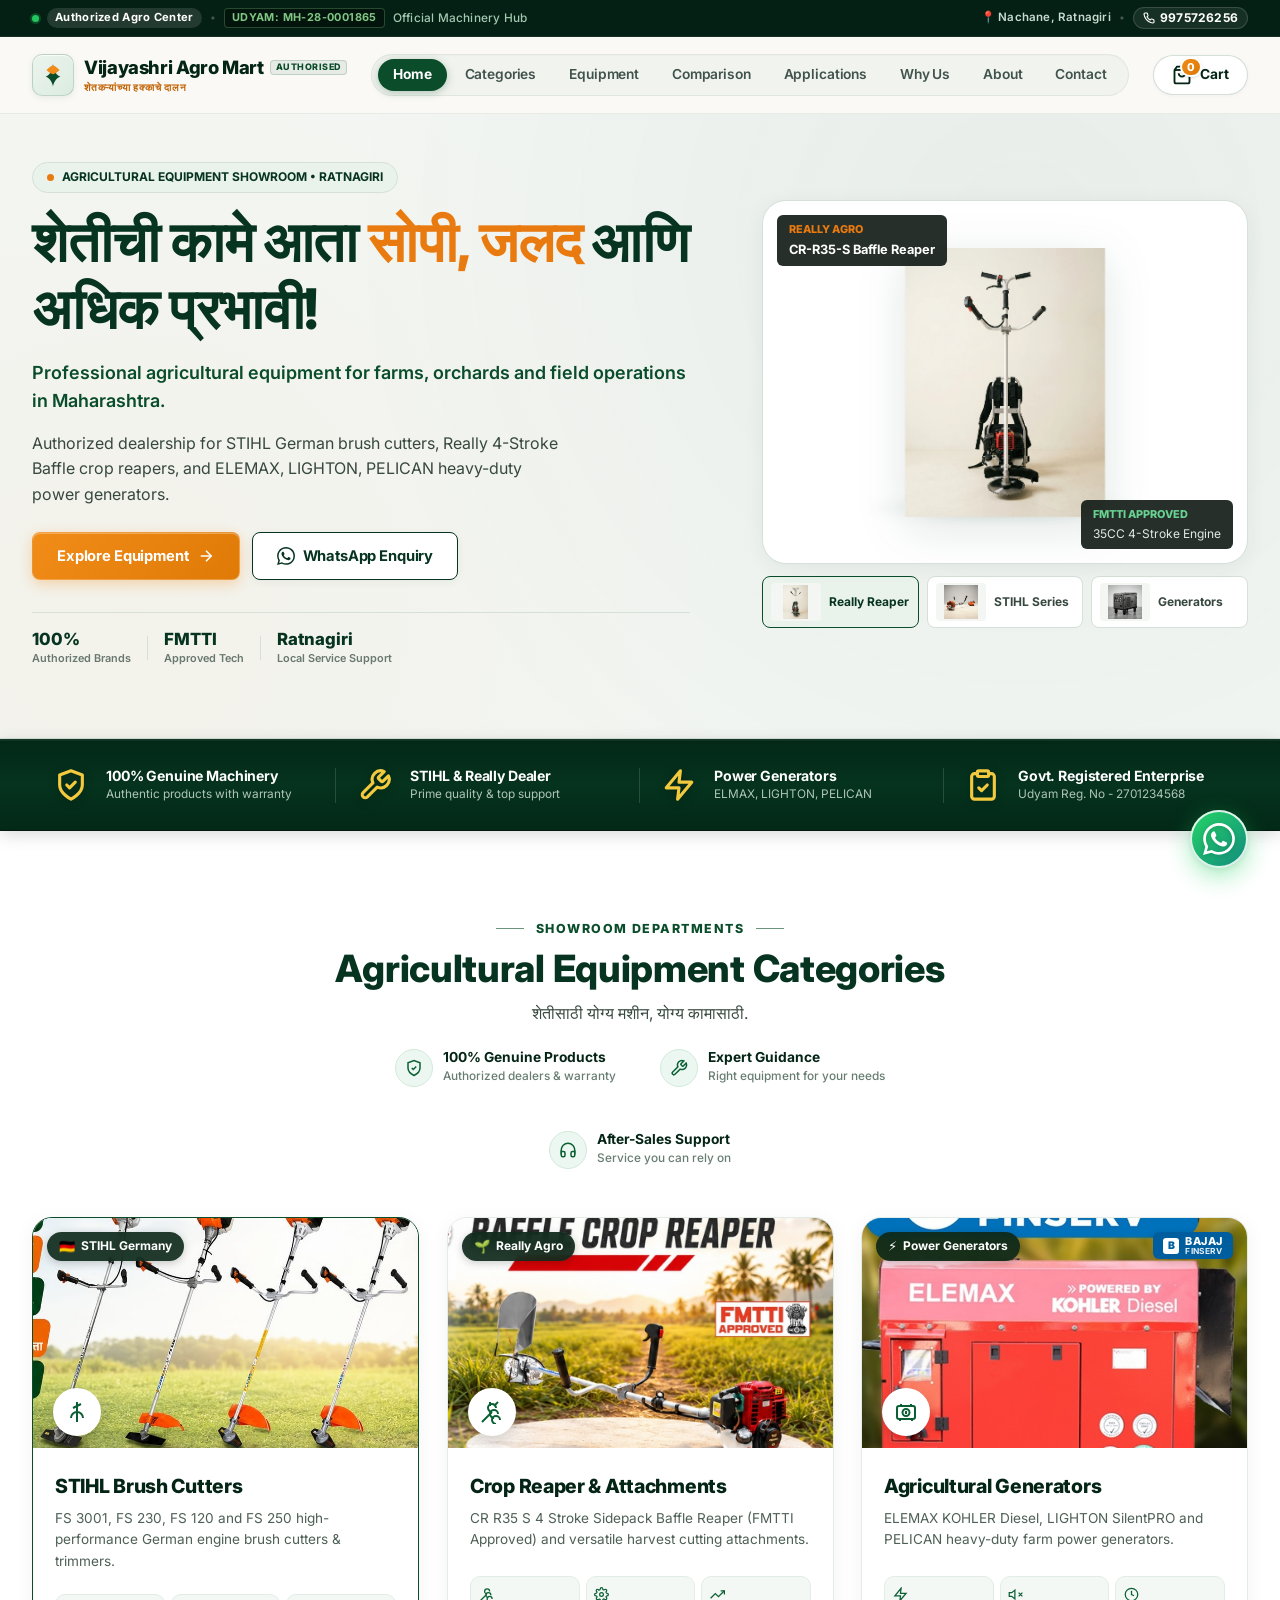
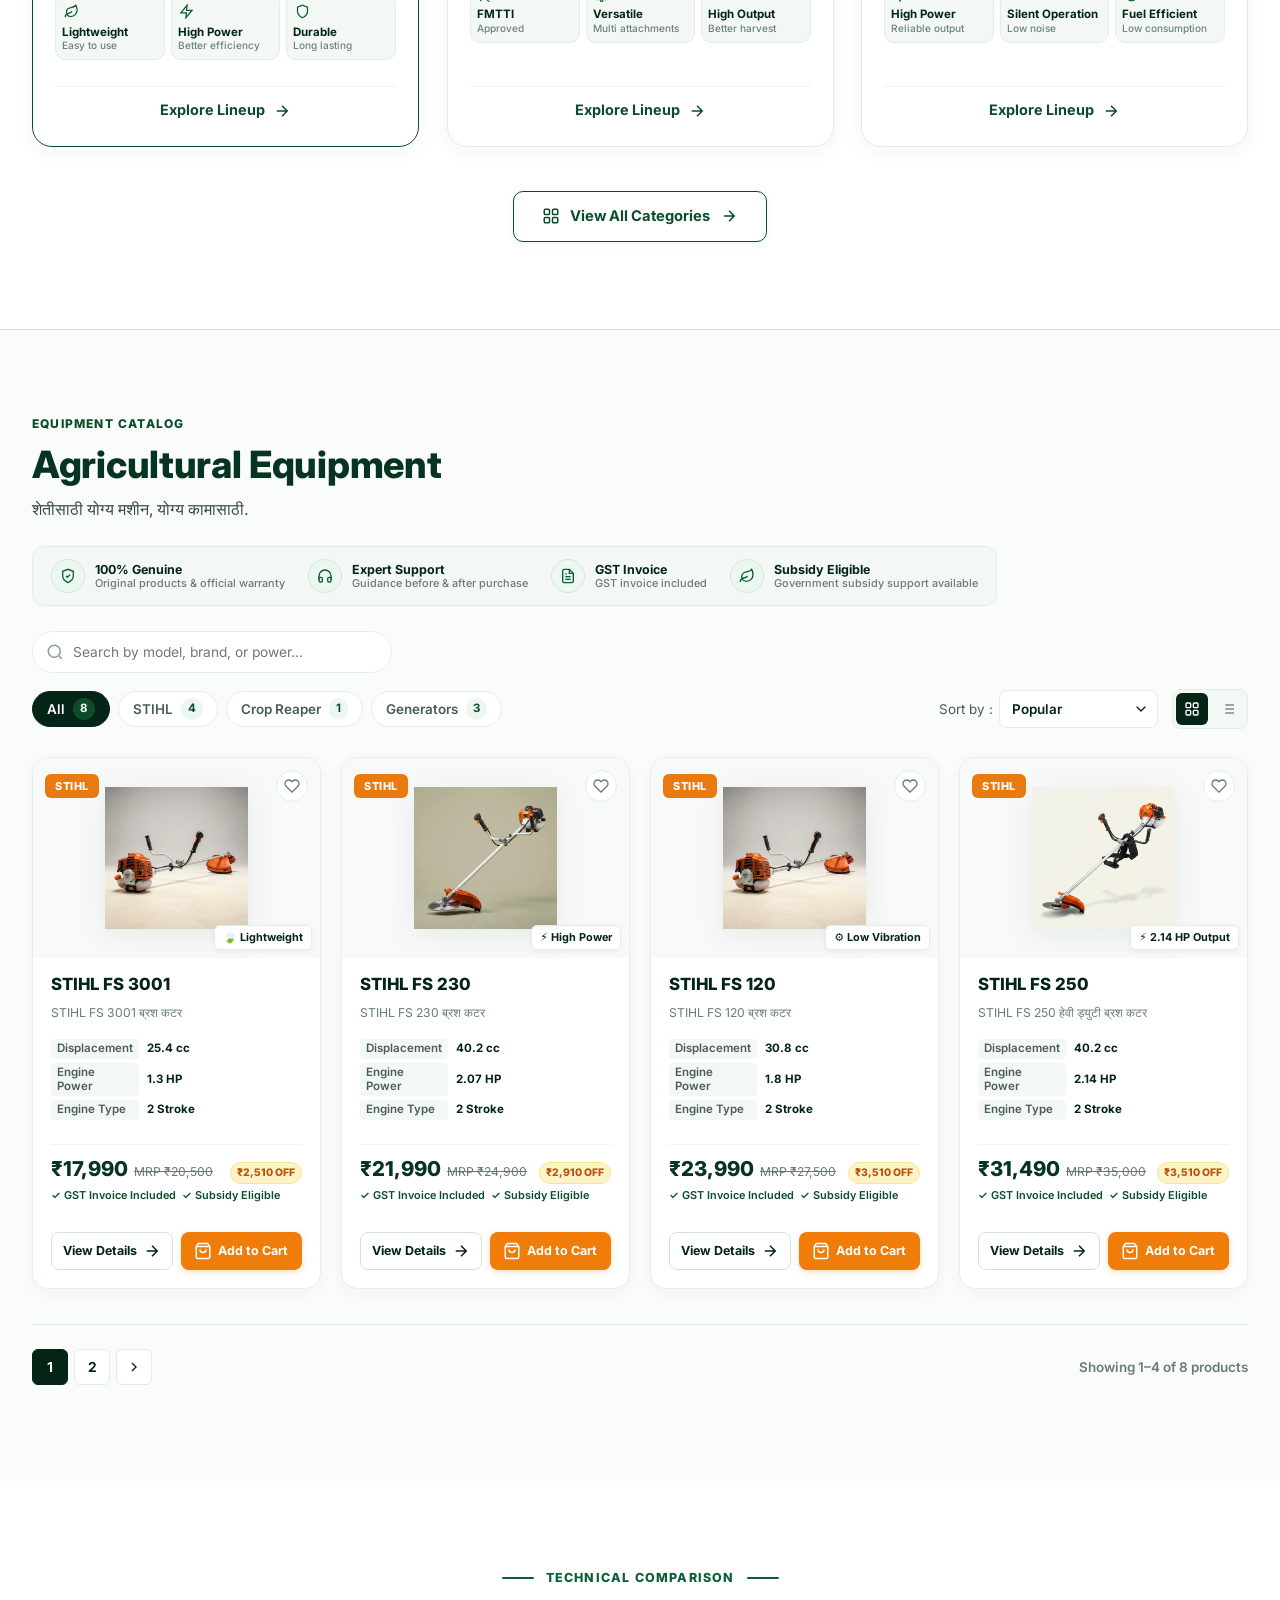
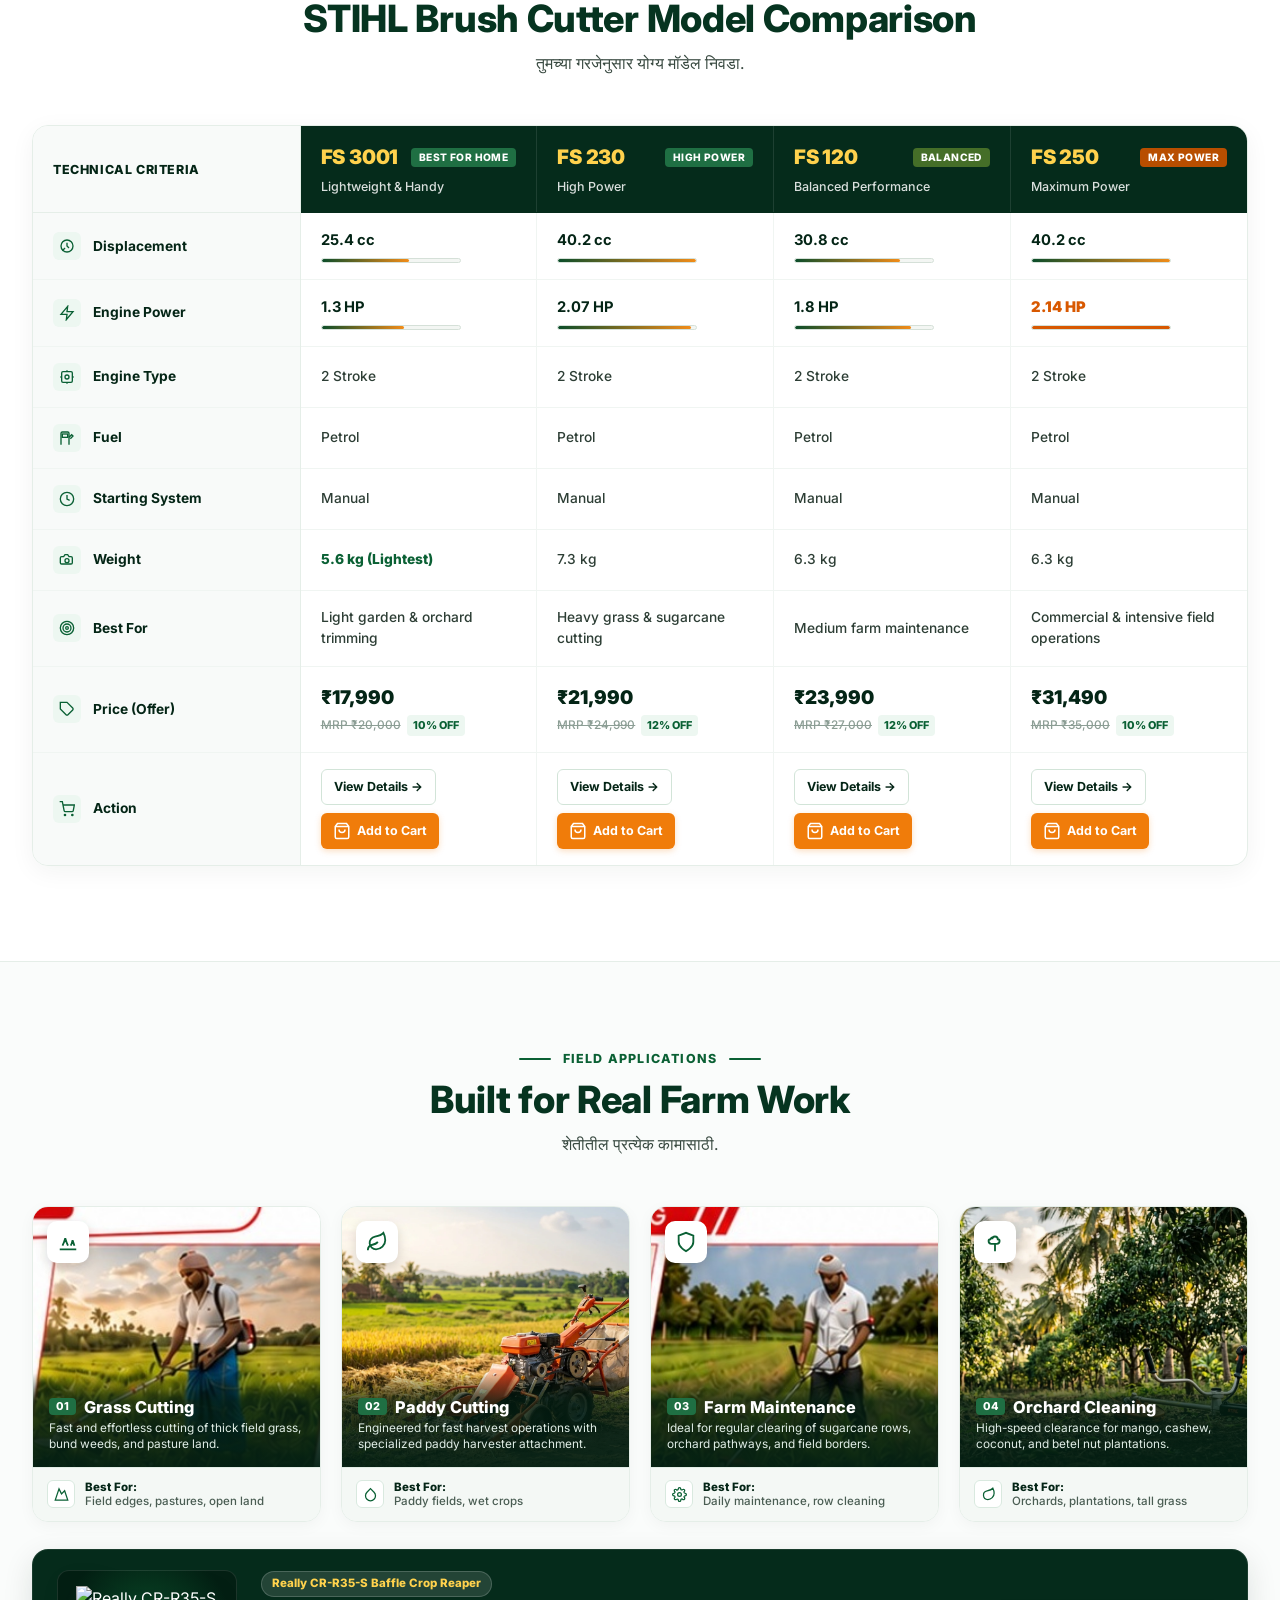
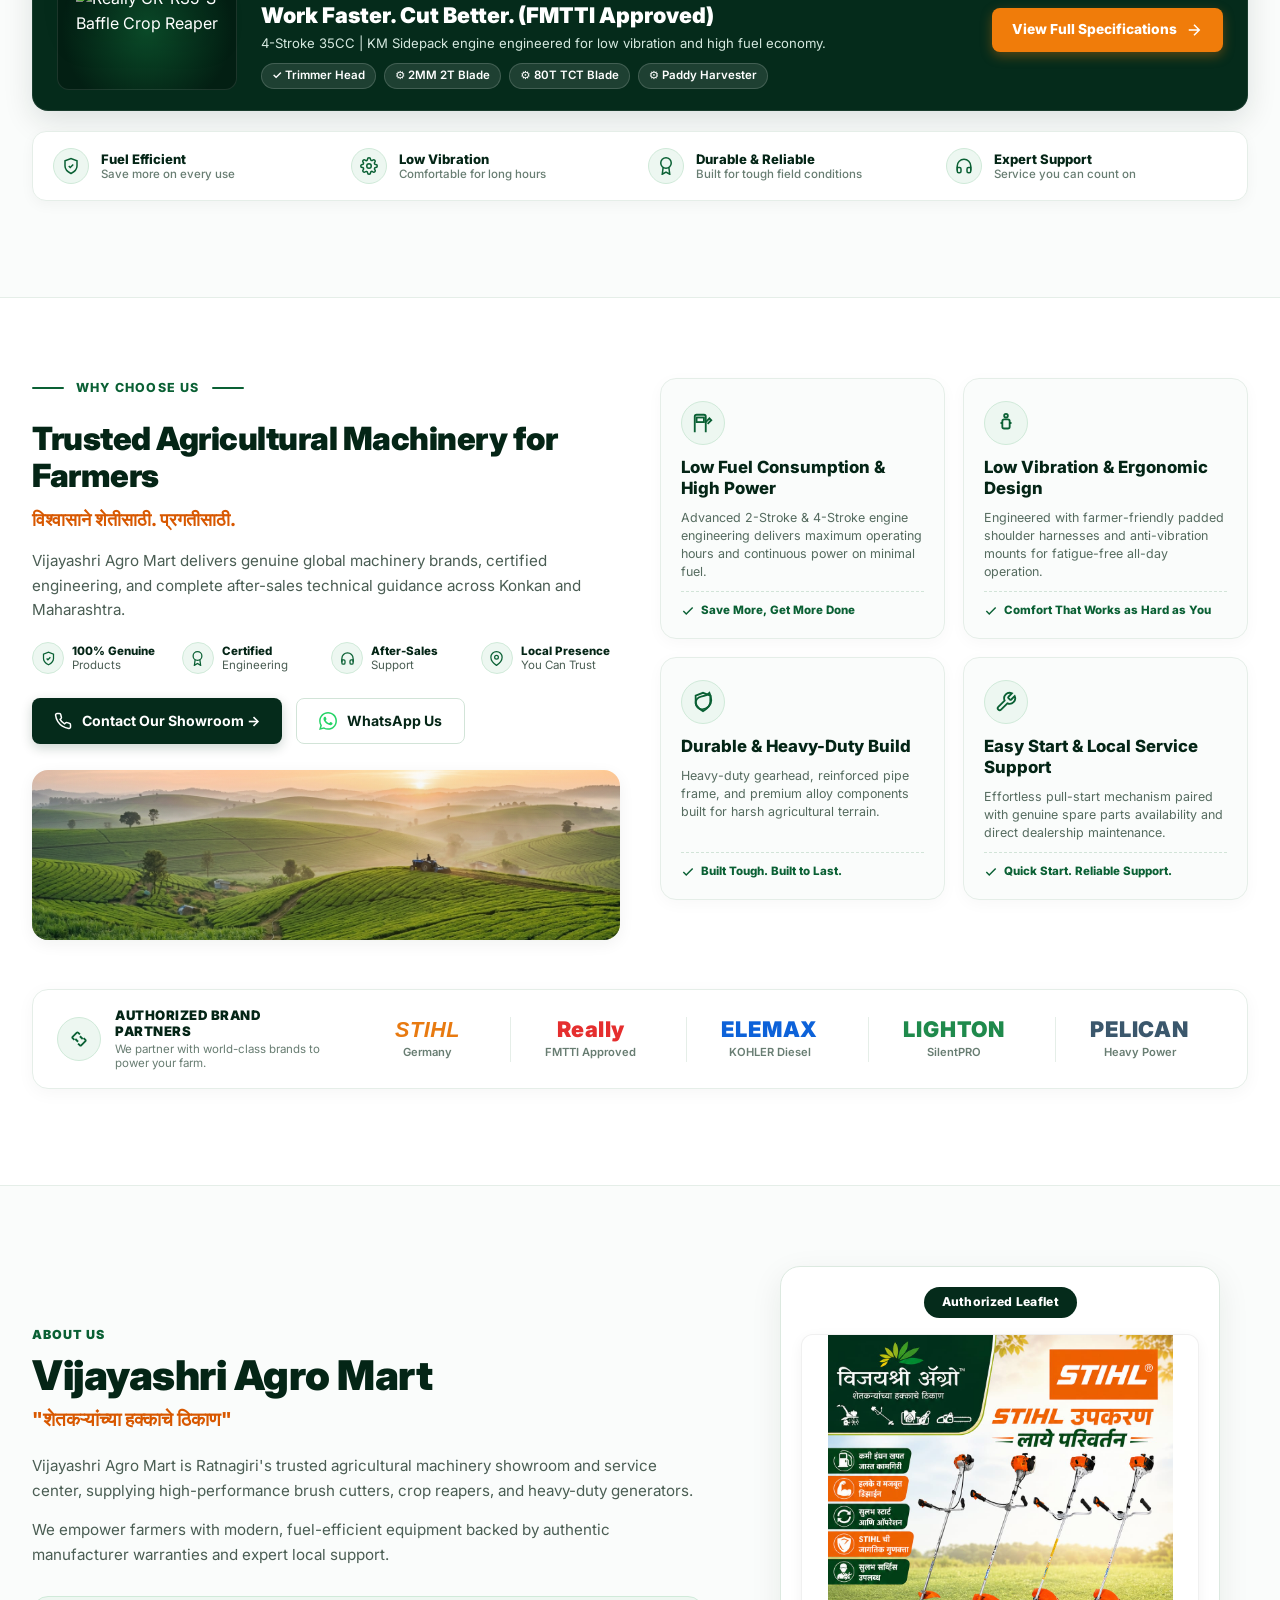
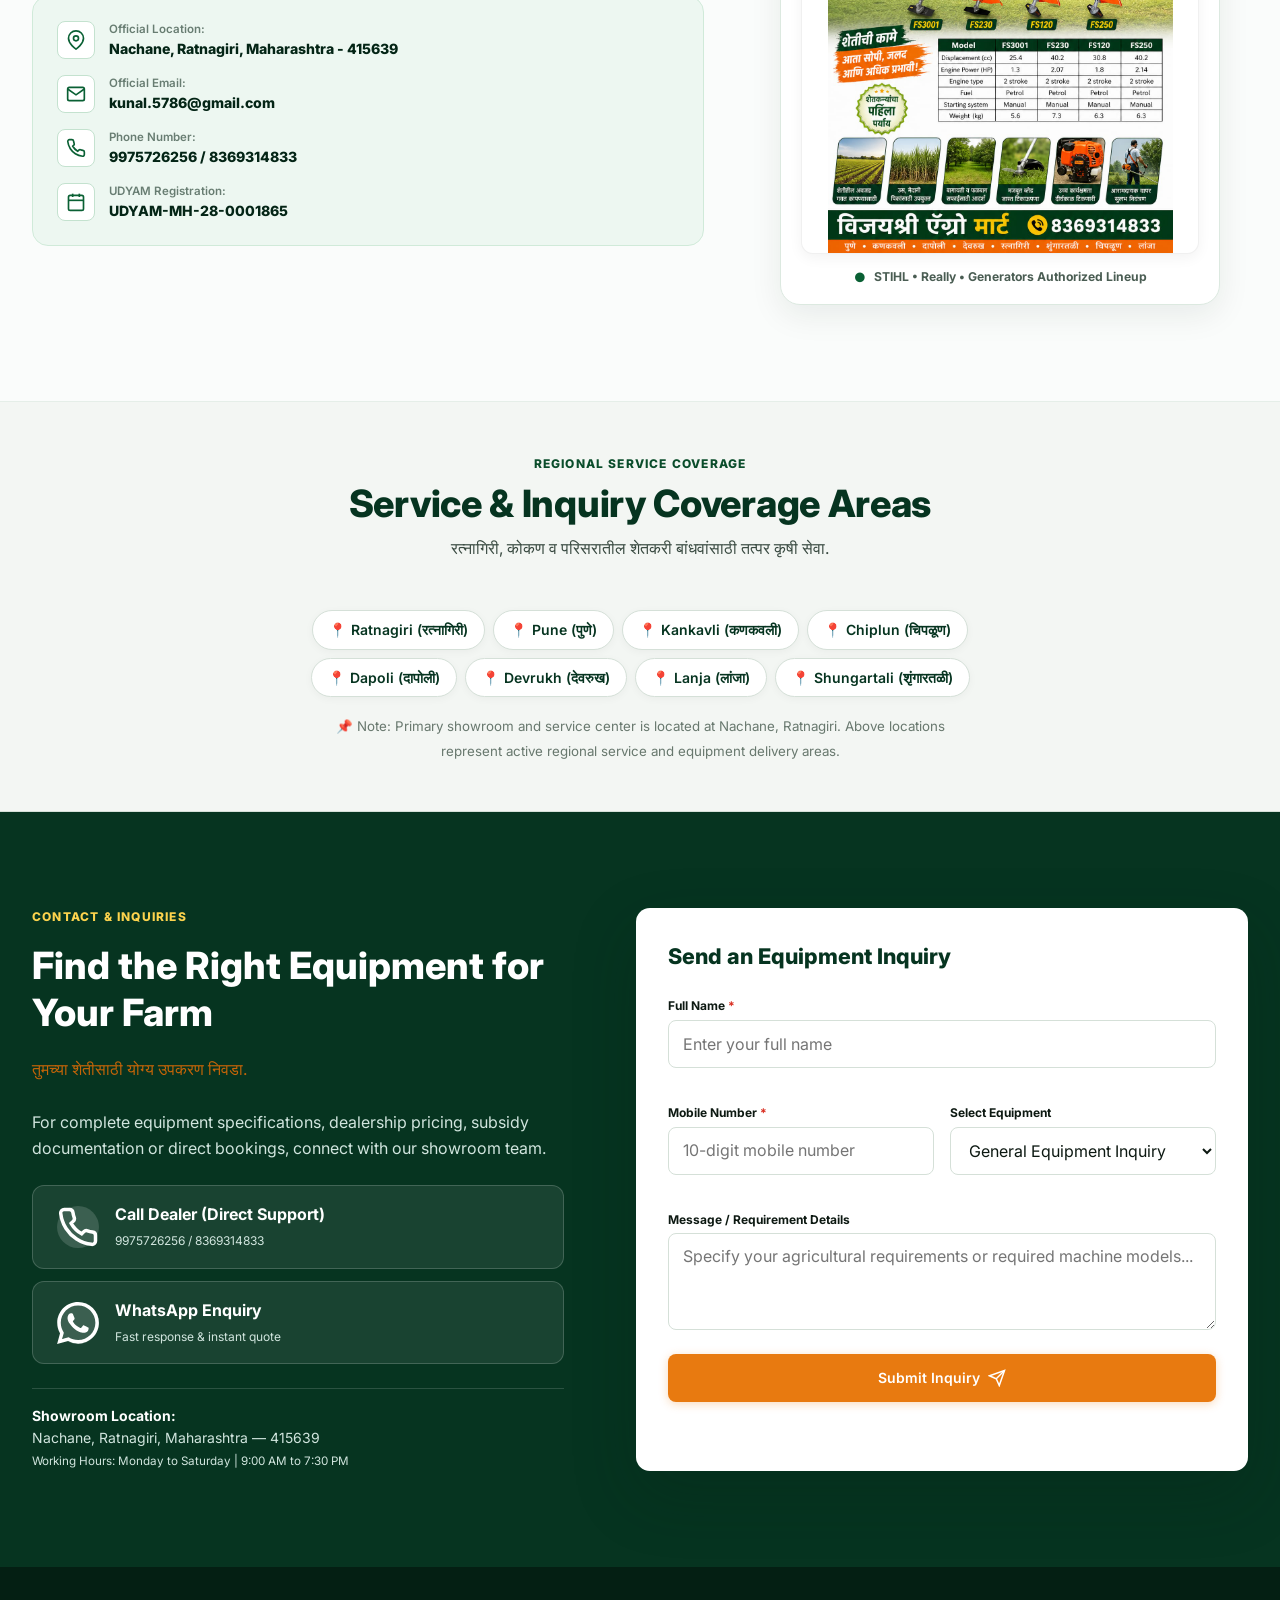
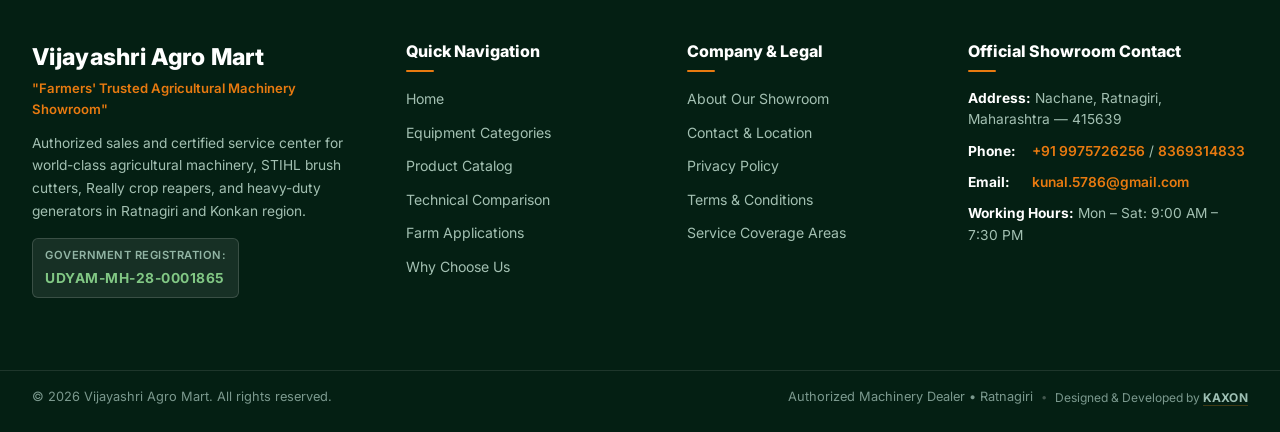
==== live/index.html @ fd37692f "feat: initial project setup Add core web application files including index.html, style.css, and scri" ====
<!DOCTYPE html>
<html lang="mr">

<head>
  <meta charset="UTF-8">
  <meta name="viewport" content="width=device-width, initial-scale=1.0, viewport-fit=cover">
  <title>Vijayashri Agro Mart | शेतीची दर्जेदार उपकरणे | Agricultural Equipment Showroom</title>
  <meta name="description"
    content="Vijayashri Agro Mart - Premium agricultural equipment, STIHL brush cutters, crop reapers and generators for modern farming in Ratnagiri & Maharashtra.">
  <meta name="keywords"
    content="agricultural equipment, farm equipment, STIHL brush cutter, crop reaper, really reaper, generators, Vijayashri Agro Mart, Ratnagiri agriculture, Nachane">
  <meta name="author" content="Vijayashri Agro Mart">
  <meta name="theme-color" content="#063B25">

  <!-- Open Graph Meta Tags -->
  <meta property="og:title" content="Vijayashri Agro Mart | शेतकऱ्यांच्या हक्काचे ठिकाण">
  <meta property="og:description"
    content="शेती आणि कृषी कामांसाठी दर्जेदार मशीनरी व उपकरणे. STIHL उपकरणे, Really Crop Reaper, Generators.">
  <meta property="og:type" content="website">
  <meta property="og:image" content="assets/images/creative-stihl.jpg">

  <!-- Favicon SVG -->
  <link rel="icon" type="image/svg+xml"
    href="data:image/svg+xml,<svg xmlns='http://www.w3.org/2000/svg' viewBox='0 0 32 32'><path fill='%23063B25' d='M16 2C8.27 2 2 8.27 2 16s6.27 14 14 14 14-6.27 14-14S23.73 2 16 2zm1 22.5h-2V18h2v6.5zm0-8.5h-2V7.5h2V16z'/><path fill='%23F28C18' d='M8 12c4 0 7 3 7 7H8v-7zm16 0c-4 0-7 3-7 7h7v-7z'/></svg>">

  <!-- Google Fonts: Inter & Noto Sans Devanagari -->
  <link rel="preconnect" href="https://fonts.googleapis.com">
  <link rel="preconnect" href="https://fonts.gstatic.com" crossorigin>
  <link
    href="https://fonts.googleapis.com/css2?family=Inter:wght@400;500;600;700;800&family=Noto+Sans+Devanagari:wght@400;500;600;700;800&display=swap"
    rel="stylesheet">

  <!-- Main Stylesheet (Design System v2) -->
  <link rel="stylesheet" href="style.css">
</head>

<body>

  <!-- Top Authority Micro-Bar (Single Sleek Row) -->
  <aside class="top-announcement" aria-label="Official Business Information">
    <div class="container top-announcement-inner">
      <div class="announcement-left">
        <span class="announcement-live-dot" aria-hidden="true"></span>
        <span class="announcement-badge">Authorized Agro Center</span>
        <span class="announcement-sep tablet-up" aria-hidden="true">•</span>
        <span class="udyam-pill tablet-up">UDYAM: MH-28-0001865</span>
        <span class="announcement-text desktop-only">Official Machinery Hub</span>
      </div>
      <div class="announcement-right">
        <span class="location-badge desktop-only">📍 Nachane, Ratnagiri</span>
        <span class="announcement-sep desktop-only" aria-hidden="true">•</span>
        <a href="tel:9975726256" class="top-contact-link" aria-label="Call official business number">
          <svg class="icon-micro" viewBox="0 0 24 24" fill="none" stroke="currentColor" stroke-width="2.2"
            aria-hidden="true">
            <path
              d="M22 16.92v3a2 2 0 0 1-2.18 2 19.79 19.79 0 0 1-8.63-3.07 19.5 19.5 0 0 1-6-6 19.79 19.79 0 0 1-3.07-8.67A2 2 0 0 1 4.11 2h3a2 2 0 0 1 2 1.72 12.84 12.84 0 0 0 .7 2.81 2 2 0 0 1-.45 2.11L8.09 9.91a16 16 0 0 0 6 6l1.27-1.27a2 2 0 0 1 2.11-.45 12.84 12.84 0 0 0 2.81.7A2 2 0 0 1 22 16.92z">
            </path>
          </svg>
          <span class="top-contact-num">9975726256</span>
        </a>
      </div>
    </div>
  </aside>

  <!-- Sticky Enterprise Header -->
  <header class="site-header" id="header">
    <div class="container header-container">
      <!-- Left: Brand Logo -->
      <a href="#hero" class="brand-logo" aria-label="Vijayashri Agro Mart Home">
        <div class="logo-mark">
          <svg viewBox="0 0 36 36" fill="none" class="brand-leaf-icon" aria-hidden="true">
            <path d="M18 34C18 34 19 24 28 20C19 18 18 2 18 2C18 2 17 18 8 20C17 24 18 34 18 34Z" fill="#0B4D2A" />
            <path d="M27 11C23 15 19 17 18 17C17 17 13 15 9 11C13 7 17 5 18 5C19 5 23 7 27 11Z" fill="#F28C18" />
          </svg>
        </div>
        <div class="logo-text">
          <div class="logo-title-row">
            <span class="logo-title">Vijayashri Agro Mart</span>
            <span class="logo-auth-chip desktop-only">AUTHORISED</span>
          </div>
          <span class="logo-subtitle">शेतकऱ्यांच्या हक्काचे दालन</span>
        </div>
      </a>

      <!-- Center: Desktop Navigation (Pill-Segmented Precision Rail) -->
      <nav class="main-nav" id="mainNav" aria-label="Main Navigation">
        <div class="nav-rail-wrapper">
          <ul class="nav-list">
            <li><a href="#hero" class="nav-link active">Home</a></li>
            <li><a href="#categories" class="nav-link">Categories</a></li>
            <li><a href="#products" class="nav-link">Equipment</a></li>
            <li><a href="#comparison" class="nav-link">Comparison</a></li>
            <li><a href="#applications" class="nav-link">Applications</a></li>
            <li><a href="#why-us" class="nav-link">Why Us</a></li>
            <li><a href="#about" class="nav-link">About</a></li>
            <li><a href="#contact" class="nav-link">Contact</a></li>
          </ul>
        </div>
      </nav>

      <!-- Right: Action Cluster (Cart + Mobile Toggle) -->
      <div class="header-actions">
        <!-- Cart Button -->
        <button class="cart-trigger-btn" id="cartTriggerBtn" aria-label="Open Shopping Cart" aria-haspopup="dialog">
          <div class="cart-icon-wrapper">
            <svg class="icon" viewBox="0 0 24 24" fill="none" stroke="currentColor" stroke-width="2.2"
              aria-hidden="true">
              <path d="M6 2L3 6v14a2 2 0 0 0 2 2h14a2 2 0 0 0 2-2V6l-3-4z"></path>
              <line x1="3" y1="6" x2="21" y2="6"></line>
              <path d="M16 10a4 4 0 0 1-8 0"></path>
            </svg>
            <span class="cart-badge" id="cartBadgeCount" aria-live="polite">0</span>
          </div>
          <span class="cart-label">Cart</span>
        </button>

        <!-- Mobile Menu Toggle Button -->
        <button class="mobile-nav-toggle" id="mobileNavToggle" aria-label="Toggle Navigation Menu" aria-expanded="false"
          aria-controls="mainNav">
          <span class="bar"></span>
          <span class="bar"></span>
          <span class="bar"></span>
        </button>
      </div>
    </div>
  </header>

  <main id="mainContent">
    <!-- Hero Section (Strategic Marathi Headline + Professional English UI) -->
    <section class="hero-section" id="hero">
      <div class="hero-bg-contours" aria-hidden="true"></div>
      <div class="container hero-container">
        <!-- Left: Editorial Content -->
        <div class="hero-content">
          <div class="hero-authority-badge">
            <span class="authority-dot" aria-hidden="true"></span>
            <span>AGRICULTURAL EQUIPMENT SHOWROOM • RATNAGIRI</span>
          </div>

          <h1 class="hero-title">
            शेतीची कामे आता <span class="hero-highlight">सोपी, जलद</span> आणि अधिक प्रभावी!
          </h1>

          <p class="hero-lead">
            Professional agricultural equipment for farms, orchards and field operations in Maharashtra.
          </p>

          <p class="hero-description">
            Authorized dealership for STIHL German brush cutters, Really 4-Stroke Baffle crop reapers, and ELEMAX,
            LIGHTON, PELICAN heavy-duty power generators.
          </p>

          <!-- CTAs -->
          <div class="hero-cta-group">
            <a href="#products" class="btn btn-primary btn-hero-primary">
              <span>Explore Equipment</span>
              <svg class="icon-sm" viewBox="0 0 24 24" fill="none" stroke="currentColor" stroke-width="2"
                aria-hidden="true">
                <line x1="5" y1="12" x2="19" y2="12"></line>
                <polyline points="12 5 19 12 12 19"></polyline>
              </svg>
            </a>
            <a href="https://wa.me/919975726256?text=Hello%20Vijayashri%20Agro%20Mart,%20I%20would%20like%20to%20inquire%20about%20your%20agricultural%20machinery."
              target="_blank" rel="noopener noreferrer" class="btn btn-secondary-hero btn-hero-secondary">
              <svg class="icon-sm icon-wa" viewBox="0 0 24 24" fill="currentColor" aria-hidden="true">
                <path
                  d="M.057 24l1.687-6.163c-1.041-1.804-1.588-3.849-1.587-5.946.003-6.556 5.338-11.891 11.893-11.891 3.181.001 6.167 1.24 8.413 3.488 2.245 2.248 3.481 5.236 3.48 8.414-.003 6.557-5.338 11.892-11.893 11.892-1.99-.001-3.951-.5-5.688-1.448l-6.305 1.654zm6.597-3.807c1.676.995 3.276 1.591 5.392 1.592 5.448 0 9.886-4.434 9.889-9.885.002-5.462-4.415-9.89-9.881-9.892-5.452 0-9.887 4.434-9.889 9.884-.001 2.225.651 3.891 1.746 5.634l-.999 3.648 3.742-.981zm11.387-5.464c-.074-.124-.272-.198-.57-.347-.297-.149-1.758-.868-2.031-.967-.272-.099-.47-.149-.669.149-.198.297-.768.967-.941 1.165-.173.198-.347.223-.644.074-.297-.149-1.255-.462-2.39-1.475-.883-.788-1.48-1.761-1.653-2.059-.173-.297-.018-.458.13-.606.134-.133.297-.347.446-.521.151-.172.2-.296.3-.495.099-.198.05-.372-.025-.521-.075-.148-.669-1.611-.916-2.206-.242-.579-.487-.501-.669-.51l-.57-.01c-.198 0-.52.074-.792.372s-1.04 1.016-1.04 2.479 1.065 2.876 1.213 3.074c.149.198 2.095 3.2 5.076 4.487.709.306 1.263.489 1.694.626.712.226 1.36.194 1.872.118.571-.085 1.758-.719 2.006-1.413.248-.695.248-1.29.173-1.414z" />
              </svg>
              <span>WhatsApp Enquiry</span>
            </a>
          </div>

          <!-- Subtle Trust Metrics Line -->
          <div class="hero-trust-metrics">
            <div class="metric-item">
              <span class="metric-val">100%</span>
              <span class="metric-lbl">Authorized Brands</span>
            </div>
            <div class="metric-sep" aria-hidden="true"></div>
            <div class="metric-item">
              <span class="metric-val">FMTTI</span>
              <span class="metric-lbl">Approved Tech</span>
            </div>
            <div class="metric-sep" aria-hidden="true"></div>
            <div class="metric-item">
              <span class="metric-val">Ratnagiri</span>
              <span class="metric-lbl">Local Service Support</span>
            </div>
          </div>
        </div>

        <!-- Right: Premium Floating Product Showcase -->
        <div class="hero-showcase-wrap">
          <div class="hero-showcase-stage">
            <div class="stage-grounding-shadow" aria-hidden="true"></div>
            <picture id="heroShowcasePicture">
              <source media="(max-width: 767px)" srcset="assets/generated-products/really-cr-r35-s-hero-mobile.webp">
              <source media="(min-width: 768px)" srcset="assets/generated-products/really-cr-r35-s-hero-desktop.webp">
              <img src="assets/generated-products/really-cr-r35-s-hero-desktop.webp"
                alt="Really CR-R35-S Baffle Crop Reaper 4-Stroke" class="hero-showcase-img" id="heroShowcaseImg"
                width="600" height="450" loading="eager">
            </picture>

            <div class="showcase-floating-tag tag-top">
              <span class="tag-brand-pill">Really Agro</span>
              <span class="tag-model-txt" id="heroModelName">CR-R35-S Baffle Reaper</span>
            </div>

            <div class="showcase-floating-tag tag-bottom">
              <span class="tag-spec-pill">FMTTI APPROVED</span>
              <span class="tag-spec-txt" id="heroModelSpec">35CC 4-Stroke Engine</span>
            </div>
          </div>

          <!-- Sleek Thumbnail Switcher -->
          <div class="hero-nav-strip" role="tablist" aria-label="Hero Equipment Switcher">
            <button class="hero-nav-thumb active" data-img="assets/generated-products/really-cr-r35-s-hero-desktop.webp"
              data-name="CR-R35-S Baffle Reaper" data-brand="Really Agro" data-spec="35CC 4-Stroke Engine" role="tab"
              aria-selected="true" aria-label="Show Really Crop Reaper">
              <img src="assets/generated-products/really-cr-r35-s-card.webp" alt="Really Crop Reaper" width="64"
                height="48">
              <span>Really Reaper</span>
            </button>
            <button class="hero-nav-thumb" data-img="assets/generated-products/stihl-fs3001-hero-desktop.webp"
              data-name="STIHL FS Series" data-brand="STIHL Germany" data-spec="FS 3001 • 230 • 120 • 250" role="tab"
              aria-selected="false" aria-label="Show STIHL Brush Cutter Lineup">
              <img src="assets/generated-products/stihl-fs3001-card.webp" alt="STIHL Lineup" width="64" height="48">
              <span>STIHL Series</span>
            </button>
            <button class="hero-nav-thumb" data-img="assets/generated-products/elemax-generator-detail.webp"
              data-name="KOHLER Generators" data-brand="ELEMAX • LIGHTON" data-spec="Silent & Heavy Duty" role="tab"
              aria-selected="false" aria-label="Show Generators">
              <img src="assets/generated-products/elemax-generator-card.webp" alt="ELEMAX Generator" width="64"
                height="48">
              <span>Generators</span>
            </button>
          </div>
        </div>
      </div>
    </section>

    <!-- Compact Authority Reassurance Strip (Deep Forest Trust Bar) -->
    <section class="authority-strip-section" aria-label="Core Business Value">
      <div class="container">
        <div class="authority-strip-grid">
          <!-- Item 1: 100% Genuine Machinery -->
          <div class="authority-item reveal-on-scroll delay-1">
            <div class="authority-icon" aria-hidden="true">
              <svg class="authority-icon-svg" viewBox="0 0 24 24" fill="none" stroke="currentColor" stroke-width="2.2" stroke-linecap="round" stroke-linejoin="round">
                <path d="M12 22s8-4 8-10V5l-8-3-8 3v7c0 6 8 10 8 10z" />
                <path d="m9 12 2 2 4-4" />
              </svg>
            </div>
            <div class="authority-text">
              <strong>100% Genuine Machinery</strong>
              <span>Authentic products with warranty</span>
            </div>
          </div>

          <!-- Item 2: STIHL & Really Dealer -->
          <div class="authority-item reveal-on-scroll delay-2">
            <div class="authority-icon" aria-hidden="true">
              <svg class="authority-icon-svg" viewBox="0 0 24 24" fill="none" stroke="currentColor" stroke-width="2.2" stroke-linecap="round" stroke-linejoin="round">
                <path d="M14.7 6.3a1 1 0 0 0 0 1.4l1.6 1.6a1 1 0 0 0 1.4 0l3.77-3.77a6 6 0 0 1-7.94 7.94l-6.91 6.91a2.12 2.12 0 0 1-3-3l6.91-6.91a6 6 0 0 1 7.94-7.94l-3.76 3.76z" />
              </svg>
            </div>
            <div class="authority-text">
              <strong>STIHL & Really Dealer</strong>
              <span>Prime quality & top support</span>
            </div>
          </div>

          <!-- Item 3: Power Generators -->
          <div class="authority-item reveal-on-scroll delay-3">
            <div class="authority-icon" aria-hidden="true">
              <svg class="authority-icon-svg" viewBox="0 0 24 24" fill="none" stroke="currentColor" stroke-width="2.2" stroke-linecap="round" stroke-linejoin="round">
                <polygon points="13 2 3 14 12 14 11 22 21 10 12 10 13 2" />
              </svg>
            </div>
            <div class="authority-text">
              <strong>Power Generators</strong>
              <span>ELMAX, LIGHTON, PELICAN</span>
            </div>
          </div>

          <!-- Item 4: Govt. Registered Enterprise -->
          <div class="authority-item reveal-on-scroll delay-4">
            <div class="authority-icon" aria-hidden="true">
              <svg class="authority-icon-svg" viewBox="0 0 24 24" fill="none" stroke="currentColor" stroke-width="2.2" stroke-linecap="round" stroke-linejoin="round">
                <path d="M16 4h2a2 2 0 0 1 2 2v14a2 2 0 0 1-2 2H6a2 2 0 0 1-2-2V6a2 2 0 0 1 2-2h2" />
                <rect x="8" y="2" width="8" height="4" rx="1" ry="1" />
                <path d="m9 14 2 2 4-4" />
              </svg>
            </div>
            <div class="authority-text">
              <strong>Govt. Registered Enterprise</strong>
              <span>Udyam Reg. No - 2701234568</span>
            </div>
          </div>
        </div>
      </div>
    </section>

    <!-- Showroom Department Categories (Pixel-Perfect 3 Editorial Panels) -->
    <section class="categories-section" id="categories">
      <div class="container">
        <!-- Section Header with Flanked Lines & Micro Trust Strip -->
        <div class="section-header text-center reveal-on-scroll">
          <div class="dept-section-eyebrow">
            <span class="eyebrow-line" aria-hidden="true"></span>
            <span class="eyebrow-text">SHOWROOM DEPARTMENTS</span>
            <span class="eyebrow-line" aria-hidden="true"></span>
          </div>
          <h2 class="section-title">Agricultural Equipment Categories</h2>
          <p class="section-subtitle">शेतीसाठी योग्य मशीन, योग्य कामासाठी.</p>

          <!-- Header Micro Value-Props Reassurance Strip -->
          <div class="dept-header-trust-bar">
            <div class="dept-header-trust-item">
              <div class="dept-trust-icon" aria-hidden="true">
                <svg viewBox="0 0 24 24" fill="none" stroke="currentColor" stroke-width="2">
                  <path d="M12 22s8-4 8-10V5l-8-3-8 3v7c0 6 8 10 8 10z" />
                  <path d="m9 12 2 2 4-4" />
                </svg>
              </div>
              <div class="dept-trust-text">
                <strong>100% Genuine Products</strong>
                <span>Authorized dealers & warranty</span>
              </div>
            </div>

            <div class="dept-header-trust-item">
              <div class="dept-trust-icon" aria-hidden="true">
                <svg viewBox="0 0 24 24" fill="none" stroke="currentColor" stroke-width="2">
                  <path
                    d="M14.7 6.3a1 1 0 0 0 0 1.4l1.6 1.6a1 1 0 0 0 1.4 0l3.77-3.77a6 6 0 0 1-7.94 7.94l-6.91 6.91a2.12 2.12 0 0 1-3-3l6.91-6.91a6 6 0 0 1 7.94-7.94l-3.76 3.76z" />
                </svg>
              </div>
              <div class="dept-trust-text">
                <strong>Expert Guidance</strong>
                <span>Right equipment for your needs</span>
              </div>
            </div>

            <div class="dept-header-trust-item">
              <div class="dept-trust-icon" aria-hidden="true">
                <svg viewBox="0 0 24 24" fill="none" stroke="currentColor" stroke-width="2">
                  <path d="M3 18v-6a9 9 0 0 1 18 0v6" />
                  <path
                    d="M21 19a2 2 0 0 1-2 2h-1a2 2 0 0 1-2-2v-3a2 2 0 0 1 2-2h3zM3 19a2 2 0 0 0 2 2h1a2 2 0 0 0 2-2v-3a2 2 0 0 0-2-2H3z" />
                </svg>
              </div>
              <div class="dept-trust-text">
                <strong>After-Sales Support</strong>
                <span>Service you can rely on</span>
              </div>
            </div>
          </div>
        </div>

        <div class="category-panels-grid">
          <!-- Department 1: STIHL Brush Cutters -->
          <div class="dept-panel-card dept-card-featured reveal-on-scroll delay-1" data-filter="stihl" role="button"
            tabindex="0" aria-label="View STIHL Equipment">
            <div class="dept-img-box">
              <img src="assets/images/stihl-all-lineup.jpg" alt="STIHL Equipment Lineup" width="480" height="300"
                loading="lazy">
              <div class="dept-brand-pill">
                <span class="flag-icon" aria-hidden="true">🇩🇪</span>
                <span>STIHL Germany</span>
              </div>
              <div class="dept-emblem-badge" aria-hidden="true">
                <svg class="dept-emblem-svg" viewBox="0 0 24 24" fill="none" stroke="currentColor" stroke-width="2">
                  <path d="M12 2v20M6 18c0-3.3 2.7-6 6-6s6 2.7 6 6M8 8l8-4" />
                </svg>
              </div>
            </div>
            <div class="dept-body">
              <h3 class="dept-title">STIHL Brush Cutters</h3>
              <p class="dept-desc">FS 3001, FS 230, FS 120 and FS 250 high-performance German engine brush cutters &
                trimmers.</p>

              <!-- Feature Tags Matrix -->
              <div class="dept-spec-pills-row">
                <div class="dept-spec-pill">
                  <span class="pill-icon" aria-hidden="true">
                    <svg viewBox="0 0 24 24" fill="none" stroke="currentColor" stroke-width="2"><path d="M11 20A7 7 0 0 1 9.8 6.1C15.5 5 17 4.48 19 2c1 2 2 4.18 2 8 0 5.5-4.78 10-10 10Z"/><path d="M2 21c0-3 1.85-5.36 5.08-6C9.5 14.52 12 13 13 12"/></svg>
                  </span>
                  <div class="pill-text">
                    <strong>Lightweight</strong>
                    <small>Easy to use</small>
                  </div>
                </div>
                <div class="dept-spec-pill">
                  <span class="pill-icon" aria-hidden="true">
                    <svg viewBox="0 0 24 24" fill="none" stroke="currentColor" stroke-width="2"><polygon points="13 2 3 14 12 14 11 22 21 10 12 10 13 2"/></svg>
                  </span>
                  <div class="pill-text">
                    <strong>High Power</strong>
                    <small>Better efficiency</small>
                  </div>
                </div>
                <div class="dept-spec-pill">
                  <span class="pill-icon" aria-hidden="true">
                    <svg viewBox="0 0 24 24" fill="none" stroke="currentColor" stroke-width="2"><path d="M12 22s8-4 8-10V5l-8-3-8 3v7c0 6 8 10 8 10z"/></svg>
                  </span>
                  <div class="pill-text">
                    <strong>Durable</strong>
                    <small>Long lasting</small>
                  </div>
                </div>
              </div>

              <div class="dept-action-link">
                <span>Explore Lineup</span>
                <svg class="icon-sm" viewBox="0 0 24 24" fill="none" stroke="currentColor" stroke-width="2"
                  aria-hidden="true">
                  <path d="M5 12h14M12 5l7 7-7 7" />
                </svg>
              </div>
            </div>
          </div>

          <!-- Department 2: Really Crop Reaper -->
          <div class="dept-panel-card reveal-on-scroll delay-2" data-filter="crop-reaper" role="button" tabindex="0"
            aria-label="View Crop Reaper">
            <div class="dept-img-box">
              <img src="assets/images/really-cr-r35-s.jpg" alt="Really Crop Reaper" width="480" height="300"
                loading="lazy">
              <div class="dept-brand-pill">
                <span class="leaf-icon" aria-hidden="true">🌱</span>
                <span>Really Agro</span>
              </div>
              <div class="dept-emblem-badge" aria-hidden="true">
                <svg class="dept-emblem-svg" viewBox="0 0 24 24" fill="none" stroke="currentColor" stroke-width="2">
                  <path d="m2 22 10-10" />
                  <path d="M16 8a4 4 0 0 0-4-4 4 4 0 0 0-4 4c0 2 2 4 4 4" />
                  <path d="M18 14a4 4 0 0 0-4-4 4 4 0 0 0-4 4c0 2 2 4 4 4" />
                  <path d="M20 20a4 4 0 0 0-4-4 4 4 0 0 0-4 4c0 2 2 4 4 4" />
                  <path d="M10 2v4" />
                  <path d="M14 6l4-4" />
                </svg>
              </div>
            </div>
            <div class="dept-body">
              <h3 class="dept-title">Crop Reaper & Attachments</h3>
              <p class="dept-desc">CR R35 S 4 Stroke Sidepack Baffle Reaper (FMTTI Approved) and versatile harvest
                cutting attachments.</p>

              <!-- Feature Tags Matrix -->
              <div class="dept-spec-pills-row">
                <div class="dept-spec-pill">
                  <span class="pill-icon" aria-hidden="true">
                    <svg viewBox="0 0 24 24" fill="none" stroke="currentColor" stroke-width="2"><path d="M2 22 12 12"/><path d="M17 7A4 4 0 0 0 9 7c0 2 2 4 4 4"/><path d="M19 13a4 4 0 0 0-8 0c0 2 2 4 4 4"/><path d="M21 19a4 4 0 0 0-8 0c0 2 2 4 4 4"/></svg>
                  </span>
                  <div class="pill-text">
                    <strong>FMTTI</strong>
                    <small>Approved</small>
                  </div>
                </div>
                <div class="dept-spec-pill">
                  <span class="pill-icon" aria-hidden="true">
                    <svg viewBox="0 0 24 24" fill="none" stroke="currentColor" stroke-width="2"><circle cx="12" cy="12" r="3"/><path d="M19.4 15a1.65 1.65 0 0 0 .33 1.82l.06.06a2 2 0 0 1 0 2.83 2 2 0 0 1-2.83 0l-.06-.06a1.65 1.65 0 0 0-1.82-.33 1.65 1.65 0 0 0-1 1.51V21a2 2 0 0 1-2 2 2 2 0 0 1-2-2v-.09A1.65 1.65 0 0 0 9 19.4a1.65 1.65 0 0 0-1.82.33l-.06.06a2 2 0 0 1-2.83 0 2 2 0 0 1 0-2.83l.06-.06a1.65 1.65 0 0 0 .33-1.82 1.65 1.65 0 0 0-1.51-1H3a2 2 0 0 1-2-2 2 2 0 0 1 2-2h.09A1.65 1.65 0 0 0 4.6 9a1.65 1.65 0 0 0-.33-1.82l-.06-.06a2 2 0 0 1 0-2.83 2 2 0 0 1 2.83 0l.06.06a1.65 1.65 0 0 0 1.82.33H9a1.65 1.65 0 0 0 1-1.51V3a2 2 0 0 1 2-2 2 2 0 0 1 2 2v.09a1.65 1.65 0 0 0 1 1.51 1.65 1.65 0 0 0 1.82-.33l.06-.06a2 2 0 0 1 2.83 0 2 2 0 0 1 0 2.83l-.06.06a1.65 1.65 0 0 0-.33 1.82V9a1.65 1.65 0 0 0 1.51 1H21a2 2 0 0 1 2 2 2 2 0 0 1-2 2h-.09a1.65 1.65 0 0 0-1.51 1z"/></svg>
                  </span>
                  <div class="pill-text">
                    <strong>Versatile</strong>
                    <small>Multi attachments</small>
                  </div>
                </div>
                <div class="dept-spec-pill">
                  <span class="pill-icon" aria-hidden="true">
                    <svg viewBox="0 0 24 24" fill="none" stroke="currentColor" stroke-width="2"><polyline points="23 6 13.5 15.5 8.5 10.5 1 18"/><polyline points="17 6 23 6 23 12"/></svg>
                  </span>
                  <div class="pill-text">
                    <strong>High Output</strong>
                    <small>Better harvest</small>
                  </div>
                </div>
              </div>

              <div class="dept-action-link">
                <span>Explore Lineup</span>
                <svg class="icon-sm" viewBox="0 0 24 24" fill="none" stroke="currentColor" stroke-width="2"
                  aria-hidden="true">
                  <path d="M5 12h14M12 5l7 7-7 7" />
                </svg>
              </div>
            </div>
          </div>

          <!-- Department 3: Power Generators -->
          <div class="dept-panel-card reveal-on-scroll delay-3" data-filter="generators" role="button" tabindex="0"
            aria-label="View Generators">
            <div class="dept-img-box">
              <img src="assets/images/elemax-generator.jpg" alt="Generators Series" width="480" height="300"
                loading="lazy">
              <div class="dept-brand-pill">
                <span class="bolt-icon" aria-hidden="true">⚡</span>
                <span>Power Generators</span>
              </div>
              <div class="dept-finance-pill" aria-label="Bajaj Finserv Available">
                <div class="bajaj-mark" aria-hidden="true">B</div>
                <div class="bajaj-text">
                  <strong>BAJAJ</strong>
                  <span>FINSERV</span>
                </div>
              </div>
              <div class="dept-emblem-badge" aria-hidden="true">
                <svg class="dept-emblem-svg" viewBox="0 0 24 24" fill="none" stroke="currentColor" stroke-width="2">
                  <rect x="3" y="6" width="18" height="13" rx="2" />
                  <circle cx="12" cy="12.5" r="3.5" />
                  <path d="M7 6V4M17 6V4M6 19v2M18 19v2M12 11v3" />
                </svg>
              </div>
            </div>
            <div class="dept-body">
              <h3 class="dept-title">Agricultural Generators</h3>
              <p class="dept-desc">ELEMAX KOHLER Diesel, LIGHTON SilentPRO and PELICAN heavy-duty farm power generators.
              </p>

              <!-- Feature Tags Matrix -->
              <div class="dept-spec-pills-row">
                <div class="dept-spec-pill">
                  <span class="pill-icon" aria-hidden="true">
                    <svg viewBox="0 0 24 24" fill="none" stroke="currentColor" stroke-width="2"><polygon points="13 2 3 14 12 14 11 22 21 10 12 10 13 2"/></svg>
                  </span>
                  <div class="pill-text">
                    <strong>High Power</strong>
                    <small>Reliable output</small>
                  </div>
                </div>
                <div class="dept-spec-pill">
                  <span class="pill-icon" aria-hidden="true">
                    <svg viewBox="0 0 24 24" fill="none" stroke="currentColor" stroke-width="2"><polygon points="11 5 6 9 2 9 2 15 6 15 11 19 11 5"/><path d="M23 9l-6 6M17 9l6 6"/></svg>
                  </span>
                  <div class="pill-text">
                    <strong>Silent Operation</strong>
                    <small>Low noise</small>
                  </div>
                </div>
                <div class="dept-spec-pill">
                  <span class="pill-icon" aria-hidden="true">
                    <svg viewBox="0 0 24 24" fill="none" stroke="currentColor" stroke-width="2"><circle cx="12" cy="12" r="10"/><polyline points="12 6 12 12 16 14"/></svg>
                  </span>
                  <div class="pill-text">
                    <strong>Fuel Efficient</strong>
                    <small>Low consumption</small>
                  </div>
                </div>
              </div>

              <div class="dept-action-link">
                <span>Explore Lineup</span>
                <svg class="icon-sm" viewBox="0 0 24 24" fill="none" stroke="currentColor" stroke-width="2"
                  aria-hidden="true">
                  <path d="M5 12h14M12 5l7 7-7 7" />
                </svg>
              </div>
            </div>
          </div>
        </div>

        <!-- Centered Bottom "View All Categories" Action Button -->
        <div class="dept-bottom-action text-center reveal-on-scroll">
          <a href="#products" class="btn-dept-view-all">
            <svg class="icon-sm" viewBox="0 0 24 24" fill="none" stroke="currentColor" stroke-width="2"
              aria-hidden="true">
              <rect x="3" y="3" width="7" height="7" rx="1.5" />
              <rect x="14" y="3" width="7" height="7" rx="1.5" />
              <rect x="14" y="14" width="7" height="7" rx="1.5" />
              <rect x="3" y="14" width="7" height="7" rx="1.5" />
            </svg>
            <span>View All Categories</span>
            <svg class="icon-sm icon-arrow" viewBox="0 0 24 24" fill="none" stroke="currentColor" stroke-width="2"
              aria-hidden="true">
              <path d="M5 12h14M12 5l7 7-7 7" />
            </svg>
          </a>
        </div>
      </div>
    </section>

    <!-- Products Catalog Section (Pixel-Perfect Equipment Catalog with Dynamic Pagination) -->
    <section class="products-section" id="products">
      <div class="container">
        <!-- Top Title & 4-Pill Trust Reassurance Strip -->
        <div class="catalog-header-grid reveal-on-scroll">
          <div class="toolbar-title-group">
            <span class="section-eyebrow">EQUIPMENT CATALOG</span>
            <h2 class="section-title">Agricultural Equipment</h2>
            <p class="section-subtitle">शेतीसाठी योग्य मशीन, योग्य कामासाठी.</p>
          </div>

          <!-- 4-Card Reassurance Strip -->
          <div class="catalog-trust-strip">
            <div class="catalog-trust-card">
              <div class="trust-card-icon" aria-hidden="true">
                <svg viewBox="0 0 24 24" fill="none" stroke="currentColor" stroke-width="2">
                  <path d="M12 22s8-4 8-10V5l-8-3-8 3v7c0 6 8 10 8 10z" />
                  <path d="m9 12 2 2 4-4" />
                </svg>
              </div>
              <div class="trust-card-info">
                <strong>100% Genuine</strong>
                <span>Original products & official warranty</span>
              </div>
            </div>

            <div class="catalog-trust-card">
              <div class="trust-card-icon" aria-hidden="true">
                <svg viewBox="0 0 24 24" fill="none" stroke="currentColor" stroke-width="2">
                  <path d="M3 18v-6a9 9 0 0 1 18 0v6" />
                  <path
                    d="M21 19a2 2 0 0 1-2 2h-1a2 2 0 0 1-2-2v-3a2 2 0 0 1 2-2h3zM3 19a2 2 0 0 0 2 2h1a2 2 0 0 0 2-2v-3a2 2 0 0 0-2-2H3z" />
                </svg>
              </div>
              <div class="trust-card-info">
                <strong>Expert Support</strong>
                <span>Guidance before & after purchase</span>
              </div>
            </div>

            <div class="catalog-trust-card">
              <div class="trust-card-icon" aria-hidden="true">
                <svg viewBox="0 0 24 24" fill="none" stroke="currentColor" stroke-width="2">
                  <path d="M14 2H6a2 2 0 0 0-2 2v16a2 2 0 0 0 2 2h12a2 2 0 0 0 2-2V8z" />
                  <polyline points="14 2 14 8 20 8" />
                  <line x1="16" y1="13" x2="8" y2="13" />
                  <line x1="16" y1="17" x2="8" y2="17" />
                  <polyline points="10 9 9 9 8 9" />
                </svg>
              </div>
              <div class="trust-card-info">
                <strong>GST Invoice</strong>
                <span>GST invoice included</span>
              </div>
            </div>

            <div class="catalog-trust-card">
              <div class="trust-card-icon" aria-hidden="true">
                <svg viewBox="0 0 24 24" fill="none" stroke="currentColor" stroke-width="2">
                  <path d="M11 20A7 7 0 0 1 9.8 6.1C15.5 5 17 4.48 19 2c1 2 2 4.18 2 8 0 5.5-4.78 10-10 10Z" />
                  <path d="M2 21c0-3 1.85-5.36 5.08-6C9.5 14.52 12 13 13 12" />
                </svg>
              </div>
              <div class="trust-card-info">
                <strong>Subsidy Eligible</strong>
                <span>Government subsidy support available</span>
              </div>
            </div>
          </div>
        </div>

        <!-- Search, Filter Pills, Sort Dropdown & View Mode Controls -->
        <div class="catalog-controls-container reveal-on-scroll">
          <!-- Search Input Bar -->
          <div class="catalog-search-wrap">
            <svg class="search-icon" viewBox="0 0 24 24" fill="none" stroke="currentColor" stroke-width="2"
              aria-hidden="true">
              <circle cx="11" cy="11" r="8"></circle>
              <line x1="21" y1="21" x2="16.65" y2="16.65"></line>
            </svg>
            <input type="text" id="catalogSearchInput" class="catalog-search-input"
              placeholder="Search by model, brand, or power..." aria-label="Search equipment catalog">
            <button id="searchClearBtn" class="search-clear-btn" aria-label="Clear search query"
              style="display: none;">&times;</button>
          </div>

          <!-- Filters & Actions Row -->
          <div class="catalog-filters-and-actions">
            <!-- Category Filter Pills -->
            <div class="filter-pill-bar" role="tablist" aria-label="Product Category Filter">
              <button class="filter-pill active" data-filter="all" role="tab" aria-selected="true">
                <span>All</span>
                <span class="filter-count" id="countAll">8</span>
              </button>
              <button class="filter-pill" data-filter="stihl" role="tab" aria-selected="false">
                <span>STIHL</span>
                <span class="filter-count" id="countStihl">4</span>
              </button>
              <button class="filter-pill" data-filter="crop-reaper" role="tab" aria-selected="false">
                <span>Crop Reaper</span>
                <span class="filter-count" id="countReaper">1</span>
              </button>
              <button class="filter-pill" data-filter="generators" role="tab" aria-selected="false">
                <span>Generators</span>
                <span class="filter-count" id="countGenerators">3</span>
              </button>
            </div>

            <!-- Sort & View Controls -->
            <div class="catalog-sort-view-cluster">
              <div class="catalog-sort-wrap">
                <label for="catalogSortSelect" class="sort-label">Sort by :</label>
                <select id="catalogSortSelect" class="catalog-sort-select" aria-label="Sort products by">
                  <option value="popular">Popular</option>
                  <option value="price-low">Price: Low to High</option>
                  <option value="price-high">Price: High to Low</option>
                  <option value="name">Name: A to Z</option>
                </select>
              </div>

              <div class="catalog-view-toggle-btns" role="group" aria-label="View toggle">
                <button class="view-toggle-btn active" id="viewGridBtn" aria-label="Grid View" title="Grid View">
                  <svg viewBox="0 0 24 24" fill="none" stroke="currentColor" stroke-width="2">
                    <rect x="3" y="3" width="7" height="7" rx="1.5" />
                    <rect x="14" y="3" width="7" height="7" rx="1.5" />
                    <rect x="14" y="14" width="7" height="7" rx="1.5" />
                    <rect x="3" y="14" width="7" height="7" rx="1.5" />
                  </svg>
                </button>
                <button class="view-toggle-btn" id="viewListBtn" aria-label="List View" title="List View">
                  <svg viewBox="0 0 24 24" fill="none" stroke="currentColor" stroke-width="2">
                    <line x1="8" y1="6" x2="21" y2="6"></line>
                    <line x1="8" y1="12" x2="21" y2="12"></line>
                    <line x1="8" y1="18" x2="21" y2="18"></line>
                    <line x1="3" y1="6" x2="3.01" y2="6"></line>
                    <line x1="3" y1="12" x2="3.01" y2="12"></line>
                    <line x1="3" y1="18" x2="3.01" y2="18"></line>
                  </svg>
                </button>
              </div>
            </div>
          </div>
        </div>

        <!-- Dynamic Product Grid (4 columns desktop) -->
        <div class="product-grid" id="productGrid" aria-live="polite">
          <!-- Injected dynamically via script.js -->
        </div>

        <!-- Empty State Container -->
        <div id="catalogEmptyState" class="catalog-empty-state" style="display: none;">
          <div class="empty-icon-box">
            <svg viewBox="0 0 24 24" fill="none" stroke="currentColor" stroke-width="2">
              <circle cx="11" cy="11" r="8"></circle>
              <line x1="21" y1="21" x2="16.65" y2="16.65"></line>
            </svg>
          </div>
          <h3>No equipment found matching your search</h3>
          <p>Please try a different search keyword or reset the category filter.</p>
          <button class="btn btn-secondary btn-sm" onclick="resetCatalogSearch()">Reset Search (View All)</button>
        </div>

        <!-- Pagination & Results Count Bar -->
        <div class="catalog-pagination-bar" id="catalogPaginationBar">
          <div class="pagination-buttons" id="paginationButtons">
            <!-- Dynamic Page Buttons Injected by script.js -->
          </div>
          <div class="pagination-count-text" id="paginationCountDisplay">
            Showing 1–8 of 8 products
          </div>
        </div>
      </div>
    </section>

    <!-- STIHL Models Specification & Comparison Section (Pixel-Perfect Reference Match) -->
    <section class="comparison-section" id="comparison">
      <div class="container">
        <div class="section-header text-center reveal-on-scroll">
          <div class="comparison-section-eyebrow">
            <span class="eyebrow-line" aria-hidden="true"></span>
            <span class="eyebrow-text">TECHNICAL COMPARISON</span>
            <span class="eyebrow-line" aria-hidden="true"></span>
          </div>
          <h2 class="section-title">STIHL Brush Cutter Model Comparison</h2>
          <p class="section-subtitle">तुमच्या गरजेनुसार योग्य मॉडेल निवडा.</p>
        </div>

        <!-- 1. Desktop Structured Comparison Table -->
        <div class="desktop-table-wrap reveal-on-scroll">
          <table class="specs-table">
            <thead>
              <tr>
                <th class="spec-criteria-header-cell" scope="col">
                  <span>TECHNICAL CRITERIA</span>
                </th>
                <!-- Model 1: FS 3001 -->
                <th class="model-header-cell" scope="col">
                  <div class="model-header-top">
                    <span class="model-code-title">FS 3001</span>
                    <span class="model-badge-tag badge-home">BEST FOR HOME</span>
                  </div>
                  <div class="model-sub-text">Lightweight & Handy</div>
                </th>
                <!-- Model 2: FS 230 -->
                <th class="model-header-cell" scope="col">
                  <div class="model-header-top">
                    <span class="model-code-title">FS 230</span>
                    <span class="model-badge-tag badge-power">HIGH POWER</span>
                  </div>
                  <div class="model-sub-text">High Power</div>
                </th>
                <!-- Model 3: FS 120 -->
                <th class="model-header-cell" scope="col">
                  <div class="model-header-top">
                    <span class="model-code-title">FS 120</span>
                    <span class="model-badge-tag badge-balanced">BALANCED</span>
                  </div>
                  <div class="model-sub-text">Balanced Performance</div>
                </th>
                <!-- Model 4: FS 250 -->
                <th class="model-header-cell" scope="col">
                  <div class="model-header-top">
                    <span class="model-code-title">FS 250</span>
                    <span class="model-badge-tag badge-max">MAX POWER</span>
                  </div>
                  <div class="model-sub-text">Maximum Power</div>
                </th>
              </tr>
            </thead>
            <tbody>
              <!-- Row 1: Displacement -->
              <tr>
                <td class="spec-label-col">
                  <div class="criteria-row-content">
                    <span class="criteria-icon" aria-hidden="true">
                      <svg viewBox="0 0 24 24" fill="none" stroke="currentColor" stroke-width="2">
                        <circle cx="12" cy="12" r="9" />
                        <path d="M12 7v5l3 3" />
                        <path d="M5 19l4-4" />
                      </svg>
                    </span>
                    <strong>Displacement</strong>
                  </div>
                </td>
                <td>
                  <div class="spec-val-box">25.4 cc</div>
                  <div class="spec-power-bar-wrap">
                    <div class="spec-power-track">
                      <div class="spec-power-fill" style="width: 63%;"></div>
                    </div>
                  </div>
                </td>
                <td>
                  <div class="spec-val-box">40.2 cc</div>
                  <div class="spec-power-bar-wrap">
                    <div class="spec-power-track">
                      <div class="spec-power-fill" style="width: 100%;"></div>
                    </div>
                  </div>
                </td>
                <td>
                  <div class="spec-val-box">30.8 cc</div>
                  <div class="spec-power-bar-wrap">
                    <div class="spec-power-track">
                      <div class="spec-power-fill" style="width: 76%;"></div>
                    </div>
                  </div>
                </td>
                <td>
                  <div class="spec-val-box">40.2 cc</div>
                  <div class="spec-power-bar-wrap">
                    <div class="spec-power-track">
                      <div class="spec-power-fill" style="width: 100%;"></div>
                    </div>
                  </div>
                </td>
              </tr>

              <!-- Row 2: Engine Power -->
              <tr>
                <td class="spec-label-col">
                  <div class="criteria-row-content">
                    <span class="criteria-icon" aria-hidden="true">
                      <svg viewBox="0 0 24 24" fill="none" stroke="currentColor" stroke-width="2">
                        <polygon points="13 2 3 14 12 14 11 22 21 10 12 10 13 2" />
                      </svg>
                    </span>
                    <strong>Engine Power</strong>
                  </div>
                </td>
                <td>
                  <div class="spec-val-box">1.3 HP</div>
                  <div class="spec-power-bar-wrap">
                    <div class="spec-power-track">
                      <div class="spec-power-fill" style="width: 60%;"></div>
                    </div>
                  </div>
                </td>
                <td>
                  <div class="spec-val-box">2.07 HP</div>
                  <div class="spec-power-bar-wrap">
                    <div class="spec-power-track">
                      <div class="spec-power-fill" style="width: 96%;"></div>
                    </div>
                  </div>
                </td>
                <td>
                  <div class="spec-val-box">1.8 HP</div>
                  <div class="spec-power-bar-wrap">
                    <div class="spec-power-track">
                      <div class="spec-power-fill" style="width: 84%;"></div>
                    </div>
                  </div>
                </td>
                <td>
                  <div class="spec-val-box highlight-power">2.14 HP</div>
                  <div class="spec-power-bar-wrap">
                    <div class="spec-power-track">
                      <div class="spec-power-fill fill-orange" style="width: 100%;"></div>
                    </div>
                  </div>
                </td>
              </tr>

              <!-- Row 3: Engine Type -->
              <tr>
                <td class="spec-label-col">
                  <div class="criteria-row-content">
                    <span class="criteria-icon" aria-hidden="true">
                      <svg viewBox="0 0 24 24" fill="none" stroke="currentColor" stroke-width="2">
                        <rect x="4" y="4" width="16" height="16" rx="2" />
                        <circle cx="12" cy="12" r="3" />
                        <line x1="12" y1="2" x2="12" y2="4" />
                        <line x1="12" y1="20" x2="12" y2="22" />
                        <line x1="2" y1="12" x2="4" y2="12" />
                        <line x1="20" y1="12" x2="22" y2="12" />
                      </svg>
                    </span>
                    <strong>Engine Type</strong>
                  </div>
                </td>
                <td>2 Stroke</td>
                <td>2 Stroke</td>
                <td>2 Stroke</td>
                <td>2 Stroke</td>
              </tr>

              <!-- Row 4: Fuel -->
              <tr>
                <td class="spec-label-col">
                  <div class="criteria-row-content">
                    <span class="criteria-icon" aria-hidden="true">
                      <svg viewBox="0 0 24 24" fill="none" stroke="currentColor" stroke-width="2">
                        <path d="M3 22V5a2 2 0 0 1 2-2h8a2 2 0 0 1 2 2v17" />
                        <path d="M15 11l4-4 2 2-4 4" />
                        <rect x="5" y="6" width="8" height="5" />
                      </svg>
                    </span>
                    <strong>Fuel</strong>
                  </div>
                </td>
                <td>Petrol</td>
                <td>Petrol</td>
                <td>Petrol</td>
                <td>Petrol</td>
              </tr>

              <!-- Row 5: Starting System -->
              <tr>
                <td class="spec-label-col">
                  <div class="criteria-row-content">
                    <span class="criteria-icon" aria-hidden="true">
                      <svg viewBox="0 0 24 24" fill="none" stroke="currentColor" stroke-width="2">
                        <circle cx="12" cy="12" r="10" />
                        <polyline points="12 6 12 12 16 14" />
                      </svg>
                    </span>
                    <strong>Starting System</strong>
                  </div>
                </td>
                <td>Manual</td>
                <td>Manual</td>
                <td>Manual</td>
                <td>Manual</td>
              </tr>

              <!-- Row 6: Weight -->
              <tr>
                <td class="spec-label-col">
                  <div class="criteria-row-content">
                    <span class="criteria-icon" aria-hidden="true">
                      <svg viewBox="0 0 24 24" fill="none" stroke="currentColor" stroke-width="2">
                        <path d="M6 18h12a2 2 0 0 0 2-2V9a2 2 0 0 0-2-2h-3l-2-3H9L7 7H4a2 2 0 0 0-2 2v7a2 2 0 0 0 2 2z" />
                        <circle cx="12" cy="13" r="3" />
                      </svg>
                    </span>
                    <strong>Weight</strong>
                  </div>
                </td>
                <td><strong class="text-success-weight">5.6 kg (Lightest)</strong></td>
                <td>7.3 kg</td>
                <td>6.3 kg</td>
                <td>6.3 kg</td>
              </tr>

              <!-- Row 7: Best For -->
              <tr>
                <td class="spec-label-col">
                  <div class="criteria-row-content">
                    <span class="criteria-icon" aria-hidden="true">
                      <svg viewBox="0 0 24 24" fill="none" stroke="currentColor" stroke-width="2">
                        <circle cx="12" cy="12" r="10" />
                        <circle cx="12" cy="12" r="6" />
                        <circle cx="12" cy="12" r="2" />
                      </svg>
                    </span>
                    <strong>Best For</strong>
                  </div>
                </td>
                <td>Light garden & orchard trimming</td>
                <td>Heavy grass & sugarcane cutting</td>
                <td>Medium farm maintenance</td>
                <td>Commercial & intensive field operations</td>
              </tr>

              <!-- Row 8: Price (Offer) -->
              <tr>
                <td class="spec-label-col">
                  <div class="criteria-row-content">
                    <span class="criteria-icon" aria-hidden="true">
                      <svg viewBox="0 0 24 24" fill="none" stroke="currentColor" stroke-width="2">
                        <path d="M20.59 13.41l-7.17 7.17a2 2 0 0 1-2.83 0L2 12V2h10l8.59 8.59a2 2 0 0 1 0 2.82z" />
                        <line x1="7" y1="7" x2="7.01" y2="7" />
                      </svg>
                    </span>
                    <strong>Price (Offer)</strong>
                  </div>
                </td>
                <td>
                  <div class="comp-price-block">
                    <strong class="comp-price-num">₹17,990</strong>
                    <div class="comp-price-sub">
                      <span class="comp-mrp-strike">MRP ₹20,000</span>
                      <span class="comp-discount-pill">10% OFF</span>
                    </div>
                  </div>
                </td>
                <td>
                  <div class="comp-price-block">
                    <strong class="comp-price-num">₹21,990</strong>
                    <div class="comp-price-sub">
                      <span class="comp-mrp-strike">MRP ₹24,990</span>
                      <span class="comp-discount-pill">12% OFF</span>
                    </div>
                  </div>
                </td>
                <td>
                  <div class="comp-price-block">
                    <strong class="comp-price-num">₹23,990</strong>
                    <div class="comp-price-sub">
                      <span class="comp-mrp-strike">MRP ₹27,000</span>
                      <span class="comp-discount-pill">12% OFF</span>
                    </div>
                  </div>
                </td>
                <td>
                  <div class="comp-price-block">
                    <strong class="comp-price-num">₹31,490</strong>
                    <div class="comp-price-sub">
                      <span class="comp-mrp-strike">MRP ₹35,000</span>
                      <span class="comp-discount-pill">10% OFF</span>
                    </div>
                  </div>
                </td>
              </tr>

              <!-- Row 9: Action Buttons -->
              <tr>
                <td class="spec-label-col">
                  <div class="criteria-row-content">
                    <span class="criteria-icon" aria-hidden="true">
                      <svg viewBox="0 0 24 24" fill="none" stroke="currentColor" stroke-width="2">
                        <circle cx="9" cy="21" r="1" />
                        <circle cx="20" cy="21" r="1" />
                        <path d="M1 1h4l2.68 13.39a2 2 0 0 0 2 1.61h9.72a2 2 0 0 0 2-1.61L23 6H6" />
                      </svg>
                    </span>
                    <strong>Action</strong>
                  </div>
                </td>
                <td>
                  <div class="comp-action-cluster">
                    <button class="btn-comp-details" onclick="openProductModal('stihl-fs3001')">View Details →</button>
                    <button class="btn-comp-cart" onclick="addToCart('stihl-fs3001')">
                      <svg class="icon-sm" viewBox="0 0 24 24" fill="none" stroke="currentColor" stroke-width="2">
                        <path d="M6 2L3 6v14a2 2 0 0 0 2 2h14a2 2 0 0 0 2-2V6l-3-4z" />
                        <line x1="3" y1="6" x2="21" y2="6" />
                        <path d="M16 10a4 4 0 0 1-8 0" />
                      </svg>
                      <span>Add to Cart</span>
                    </button>
                  </div>
                </td>
                <td>
                  <div class="comp-action-cluster">
                    <button class="btn-comp-details" onclick="openProductModal('stihl-fs230')">View Details →</button>
                    <button class="btn-comp-cart" onclick="addToCart('stihl-fs230')">
                      <svg class="icon-sm" viewBox="0 0 24 24" fill="none" stroke="currentColor" stroke-width="2">
                        <path d="M6 2L3 6v14a2 2 0 0 0 2 2h14a2 2 0 0 0 2-2V6l-3-4z" />
                        <line x1="3" y1="6" x2="21" y2="6" />
                        <path d="M16 10a4 4 0 0 1-8 0" />
                      </svg>
                      <span>Add to Cart</span>
                    </button>
                  </div>
                </td>
                <td>
                  <div class="comp-action-cluster">
                    <button class="btn-comp-details" onclick="openProductModal('stihl-fs120')">View Details →</button>
                    <button class="btn-comp-cart" onclick="addToCart('stihl-fs120')">
                      <svg class="icon-sm" viewBox="0 0 24 24" fill="none" stroke="currentColor" stroke-width="2">
                        <path d="M6 2L3 6v14a2 2 0 0 0 2 2h14a2 2 0 0 0 2-2V6l-3-4z" />
                        <line x1="3" y1="6" x2="21" y2="6" />
                        <path d="M16 10a4 4 0 0 1-8 0" />
                      </svg>
                      <span>Add to Cart</span>
                    </button>
                  </div>
                </td>
                <td>
                  <div class="comp-action-cluster">
                    <button class="btn-comp-details" onclick="openProductModal('stihl-fs250')">View Details →</button>
                    <button class="btn-comp-cart" onclick="addToCart('stihl-fs250')">
                      <svg class="icon-sm" viewBox="0 0 24 24" fill="none" stroke="currentColor" stroke-width="2">
                        <path d="M6 2L3 6v14a2 2 0 0 0 2 2h14a2 2 0 0 0 2-2V6l-3-4z" />
                        <line x1="3" y1="6" x2="21" y2="6" />
                        <path d="M16 10a4 4 0 0 1-8 0" />
                      </svg>
                      <span>Add to Cart</span>
                    </button>
                  </div>
                </td>
              </tr>
            </tbody>
          </table>
        </div>

        <!-- 2. Mobile Responsive Model Comparator (Accordion Style) -->
        <div class="mobile-comparator-wrap">
          <div class="mobile-model-tabs" role="tablist">
            <button class="model-tab-btn active" data-model="stihl-fs3001"
              onclick="switchMobileComparator('stihl-fs3001', this)">FS 3001</button>
            <button class="model-tab-btn" data-model="stihl-fs230"
              onclick="switchMobileComparator('stihl-fs230', this)">FS 230</button>
            <button class="model-tab-btn" data-model="stihl-fs120"
              onclick="switchMobileComparator('stihl-fs120', this)">FS 120</button>
            <button class="model-tab-btn" data-model="stihl-fs250"
              onclick="switchMobileComparator('stihl-fs250', this)">FS 250</button>
          </div>

          <div class="mobile-comparator-card" id="mobileComparatorCard">
            <!-- Injected dynamically by script.js -->
          </div>
        </div>
      </div>
    </section>

    <!-- Applications Section (Pixel-Perfect Reference Match) -->
    <section class="applications-section" id="applications">
      <div class="container">
        <!-- Section Header -->
        <div class="section-header text-center reveal-on-scroll">
          <div class="comparison-section-eyebrow">
            <span class="eyebrow-line" aria-hidden="true"></span>
            <span class="eyebrow-text">FIELD APPLICATIONS</span>
            <span class="eyebrow-line" aria-hidden="true"></span>
          </div>
          <h2 class="section-title">Built for Real Farm Work</h2>
          <p class="section-subtitle">शेतीतील प्रत्येक कामासाठी.</p>
        </div>

        <!-- 4 Application Cards Grid -->
        <div class="applications-grid reveal-on-scroll">
          <!-- Card 1: Grass Cutting -->
          <div class="application-card">
            <div class="app-card-img-wrap">
              <div class="app-floating-icon-badge" aria-hidden="true">
                <svg viewBox="0 0 24 24" fill="none" stroke="currentColor" stroke-width="2">
                  <path d="M3 20h18M6 16c2-4 3-8 3-8s1 4 3 8M15 16c1.5-3 2-6 2-6s1 3 2 6" />
                </svg>
              </div>
              <img src="assets/images/app-grass-cutting.jpg" alt="Grass Cutting" width="400" height="280" loading="lazy">
              <div class="app-card-dark-overlay">
                <div class="app-title-pill-row">
                  <span class="app-number-pill">01</span>
                  <h3 class="app-card-title-text">Grass Cutting</h3>
                </div>
                <p class="app-desc-text">Fast and effortless cutting of thick field grass, bund weeds, and pasture land.</p>
              </div>
            </div>
            <div class="app-card-bestfor-strip">
              <div class="bestfor-icon" aria-hidden="true">
                <svg viewBox="0 0 24 24" fill="none" stroke="currentColor" stroke-width="2">
                  <path d="m8 3 4 8 5-5 5 15H2L8 3z" />
                </svg>
              </div>
              <div class="bestfor-content">
                <strong>Best For:</strong>
                <span>Field edges, pastures, open land</span>
              </div>
            </div>
          </div>

          <!-- Card 2: Paddy Cutting -->
          <div class="application-card">
            <div class="app-card-img-wrap">
              <div class="app-floating-icon-badge" aria-hidden="true">
                <svg viewBox="0 0 24 24" fill="none" stroke="currentColor" stroke-width="2">
                  <path d="M11 20A7 7 0 0 1 9.8 6.1C15.5 5 17 4.48 19 2c1 2 2 4.18 2 8 0 5.5-4.78 10-10 10Z" />
                  <path d="M2 21c0-3 1.85-5.36 5.08-6C9.5 14.52 12 13 13 12" />
                </svg>
              </div>
              <img src="assets/generated-products/really-cr-r35-s-use-case.webp" alt="Paddy Cutting" width="400" height="280" loading="lazy">
              <div class="app-card-dark-overlay">
                <div class="app-title-pill-row">
                  <span class="app-number-pill">02</span>
                  <h3 class="app-card-title-text">Paddy Cutting</h3>
                </div>
                <p class="app-desc-text">Engineered for fast harvest operations with specialized paddy harvester attachment.</p>
              </div>
            </div>
            <div class="app-card-bestfor-strip">
              <div class="bestfor-icon" aria-hidden="true">
                <svg viewBox="0 0 24 24" fill="none" stroke="currentColor" stroke-width="2">
                  <path d="M12 2.69l5.66 5.66a8 8 0 1 1-11.31 0z" />
                </svg>
              </div>
              <div class="bestfor-content">
                <strong>Best For:</strong>
                <span>Paddy fields, wet crops</span>
              </div>
            </div>
          </div>

          <!-- Card 3: Farm Maintenance -->
          <div class="application-card">
            <div class="app-card-img-wrap">
              <div class="app-floating-icon-badge" aria-hidden="true">
                <svg viewBox="0 0 24 24" fill="none" stroke="currentColor" stroke-width="2">
                  <path d="M12 22s8-4 8-10V5l-8-3-8 3v7c0 6 8 10 8 10z" />
                </svg>
              </div>
              <img src="assets/images/app-farm-maintenance.jpg" alt="Farm Maintenance" width="400" height="280" loading="lazy">
              <div class="app-card-dark-overlay">
                <div class="app-title-pill-row">
                  <span class="app-number-pill">03</span>
                  <h3 class="app-card-title-text">Farm Maintenance</h3>
                </div>
                <p class="app-desc-text">Ideal for regular clearing of sugarcane rows, orchard pathways, and field borders.</p>
              </div>
            </div>
            <div class="app-card-bestfor-strip">
              <div class="bestfor-icon" aria-hidden="true">
                <svg viewBox="0 0 24 24" fill="none" stroke="currentColor" stroke-width="2">
                  <circle cx="12" cy="12" r="3" />
                  <path d="M19.4 15a1.65 1.65 0 0 0 .33 1.82l.06.06a2 2 0 0 1 0 2.83 2 2 0 0 1-2.83 0l-.06-.06a1.65 1.65 0 0 0-1.82-.33 1.65 1.65 0 0 0-1 1.51V21a2 2 0 0 1-2 2 2 2 0 0 1-2-2v-.09A1.65 1.65 0 0 0 9 19.4a1.65 1.65 0 0 0-1.82.33l-.06.06a2 2 0 0 1-2.83 0 2 2 0 0 1 0-2.83l.06-.06a1.65 1.65 0 0 0 .33-1.82 1.65 1.65 0 0 0-1.51-1H3a2 2 0 0 1-2-2 2 2 0 0 1 2-2h.09A1.65 1.65 0 0 0 4.6 9a1.65 1.65 0 0 0-.33-1.82l-.06-.06a2 2 0 0 1 0-2.83 2 2 0 0 1 2.83 0l.06.06a1.65 1.65 0 0 0 1.82.33H9a1.65 1.65 0 0 0 1-1.51V3a2 2 0 0 1 2-2 2 2 0 0 1 2 2v.09a1.65 1.65 0 0 0 1 1.51 1.65 1.65 0 0 0 1.82-.33l.06-.06a2 2 0 0 1 2.83 0 2 2 0 0 1 0 2.83l-.06.06a1.65 1.65 0 0 0-.33 1.82V9a1.65 1.65 0 0 0 1.51 1H21a2 2 0 0 1 2 2 2 2 0 0 1-2 2h-.09a1.65 1.65 0 0 0-1.51 1z" />
                </svg>
              </div>
              <div class="bestfor-content">
                <strong>Best For:</strong>
                <span>Daily maintenance, row cleaning</span>
              </div>
            </div>
          </div>

          <!-- Card 4: Orchard Cleaning -->
          <div class="application-card">
            <div class="app-card-img-wrap">
              <div class="app-floating-icon-badge" aria-hidden="true">
                <svg viewBox="0 0 24 24" fill="none" stroke="currentColor" stroke-width="2">
                  <path d="M12 22v-9" />
                  <path d="M9 9a3 3 0 0 1 6 0c1 0 2 1 2 2a3 3 0 0 1-3 3H8a3 3 0 0 1-3-3c0-1 1-2 2-2a3 3 0 0 1 2-2Z" />
                </svg>
              </div>
              <img src="assets/generated-products/stihl-fs250-use-case.webp" alt="Orchard Cleaning" width="400" height="280" loading="lazy">
              <div class="app-card-dark-overlay">
                <div class="app-title-pill-row">
                  <span class="app-number-pill">04</span>
                  <h3 class="app-card-title-text">Orchard Cleaning</h3>
                </div>
                <p class="app-desc-text">High-speed clearance for mango, cashew, coconut, and betel nut plantations.</p>
              </div>
            </div>
            <div class="app-card-bestfor-strip">
              <div class="bestfor-icon" aria-hidden="true">
                <svg viewBox="0 0 24 24" fill="none" stroke="currentColor" stroke-width="2">
                  <path d="M11 20A7 7 0 0 1 9.8 6.1C15.5 5 17 4.48 19 2c1 2 2 4.18 2 8 0 5.5-4.78 10-10 10Z" />
                </svg>
              </div>
              <div class="bestfor-content">
                <strong>Best For:</strong>
                <span>Orchards, plantations, tall grass</span>
              </div>
            </div>
          </div>
        </div>

        <!-- Really Crop Reaper Highlight Banner (Split 3-Zone Layout) -->
        <div class="reaper-highlight-card reveal-on-scroll">
          <!-- Left: Product Image -->
          <div class="reaper-img-box">
            <img src="assets/generated-products/really-cr-r35-s.webp" alt="Really CR-R35-S Baffle Crop Reaper" width="220" height="150" loading="lazy">
          </div>

          <!-- Middle: Content & Accessories -->
          <div class="reaper-info-col">
            <div class="reaper-tag-pill">Really CR-R35-S Baffle Crop Reaper</div>
            <h3 class="reaper-title">Work Faster. Cut Better. (FMTTI Approved)</h3>
            <p class="reaper-desc">4-Stroke 35CC | KM Sidepack engine engineered for low vibration and high fuel economy.</p>
            <div class="reaper-attachments-row">
              <span class="reaper-attachment-item">✓ Trimmer Head</span>
              <span class="reaper-attachment-item">⚙ 2MM 2T Blade</span>
              <span class="reaper-attachment-item">⚙ 80T TCT Blade</span>
              <span class="reaper-attachment-item">⚙ Paddy Harvester</span>
            </div>
          </div>

          <!-- Right: CTA Button -->
          <div class="reaper-action-col">
            <button class="btn-reaper-view" onclick="openProductModal('really-cr-r35-s')">
              <span>View Full Specifications</span>
              <svg class="icon-sm" viewBox="0 0 24 24" fill="none" stroke="currentColor" stroke-width="2">
                <path d="M5 12h14M12 5l7 7-7 7" />
              </svg>
            </button>
          </div>
        </div>

        <!-- Bottom 4-Item Authority Strip -->
        <div class="app-reassurance-strip reveal-on-scroll">
          <div class="app-reassurance-item">
            <div class="app-reassurance-icon">
              <svg viewBox="0 0 24 24" fill="none" stroke="currentColor" stroke-width="2">
                <path d="M12 22s8-4 8-10V5l-8-3-8 3v7c0 6 8 10 8 10z" />
                <path d="m9 12 2 2 4-4" />
              </svg>
            </div>
            <div class="app-reassurance-txt">
              <strong>Fuel Efficient</strong>
              <span>Save more on every use</span>
            </div>
          </div>

          <div class="app-reassurance-item">
            <div class="app-reassurance-icon">
              <svg viewBox="0 0 24 24" fill="none" stroke="currentColor" stroke-width="2">
                <circle cx="12" cy="12" r="3" />
                <path d="M19.4 15a1.65 1.65 0 0 0 .33 1.82l.06.06a2 2 0 0 1 0 2.83 2 2 0 0 1-2.83 0l-.06-.06a1.65 1.65 0 0 0-1.82-.33 1.65 1.65 0 0 0-1 1.51V21a2 2 0 0 1-2 2 2 2 0 0 1-2-2v-.09A1.65 1.65 0 0 0 9 19.4a1.65 1.65 0 0 0-1.82.33l-.06.06a2 2 0 0 1-2.83 0 2 2 0 0 1 0-2.83l.06-.06a1.65 1.65 0 0 0 .33-1.82 1.65 1.65 0 0 0-1.51-1H3a2 2 0 0 1-2-2 2 2 0 0 1 2-2h.09A1.65 1.65 0 0 0 4.6 9a1.65 1.65 0 0 0-.33-1.82l-.06-.06a2 2 0 0 1 0-2.83 2 2 0 0 1 2.83 0l.06.06a1.65 1.65 0 0 0 1.82.33H9a1.65 1.65 0 0 0 1-1.51V3a2 2 0 0 1 2-2 2 2 0 0 1 2 2v.09a1.65 1.65 0 0 0 1 1.51 1.65 1.65 0 0 0 1.82-.33l.06-.06a2 2 0 0 1 2.83 0 2 2 0 0 1 0 2.83l-.06.06a1.65 1.65 0 0 0-.33 1.82V9a1.65 1.65 0 0 0 1.51 1H21a2 2 0 0 1 2 2 2 2 0 0 1-2 2h-.09a1.65 1.65 0 0 0-1.51 1z" />
              </svg>
            </div>
            <div class="app-reassurance-txt">
              <strong>Low Vibration</strong>
              <span>Comfortable for long hours</span>
            </div>
          </div>

          <div class="app-reassurance-item">
            <div class="app-reassurance-icon">
              <svg viewBox="0 0 24 24" fill="none" stroke="currentColor" stroke-width="2">
                <circle cx="12" cy="8" r="7" />
                <polyline points="8.21 13.89 7 23 12 20 17 23 15.79 13.88" />
              </svg>
            </div>
            <div class="app-reassurance-txt">
              <strong>Durable & Reliable</strong>
              <span>Built for tough field conditions</span>
            </div>
          </div>

          <div class="app-reassurance-item">
            <div class="app-reassurance-icon">
              <svg viewBox="0 0 24 24" fill="none" stroke="currentColor" stroke-width="2">
                <path d="M3 18v-6a9 9 0 0 1 18 0v6" />
                <path d="M21 19a2 2 0 0 1-2 2h-1a2 2 0 0 1-2-2v-3a2 2 0 0 1 2-2h3zM3 19a2 2 0 0 0 2 2h1a2 2 0 0 0 2-2v-3a2 2 0 0 0-2-2H3z" />
              </svg>
            </div>
            <div class="app-reassurance-txt">
              <strong>Expert Support</strong>
              <span>Service you can count on</span>
            </div>
          </div>
        </div>
      </div>
    </section>

    <!-- Why Choose Us Section (Pixel-Perfect Reference Match) -->
    <section class="why-us-section" id="why-us">
      <div class="container">
        <div class="why-us-split-layout">
          <!-- Left Column: Editorial Authority & Panoramic Landscape -->
          <div class="why-left-column reveal-on-scroll">
            <div class="comparison-section-eyebrow" style="justify-content: flex-start;">
              <span class="eyebrow-line" aria-hidden="true"></span>
              <span class="eyebrow-text">WHY CHOOSE US</span>
              <span class="eyebrow-line" aria-hidden="true"></span>
            </div>

            <h2 class="why-main-title">Trusted Agricultural Machinery for Farmers</h2>
            <p class="why-marathi-subtitle">विश्वासाने शेतीसाठी. प्रगतीसाठी.</p>

            <p class="why-lead-text">
              Vijayashri Agro Mart delivers genuine global machinery brands, certified engineering, and complete after-sales technical guidance across Konkan and Maharashtra.
            </p>

            <!-- 4 Quick Trust Badges -->
            <div class="why-trust-pills-row">
              <div class="why-trust-pill">
                <div class="pill-icon-box">
                  <svg viewBox="0 0 24 24" fill="none" stroke="currentColor" stroke-width="2">
                    <path d="M12 22s8-4 8-10V5l-8-3-8 3v7c0 6 8 10 8 10z" />
                    <path d="m9 12 2 2 4-4" />
                  </svg>
                </div>
                <span><strong>100% Genuine</strong><br>Products</span>
              </div>

              <div class="why-trust-pill">
                <div class="pill-icon-box">
                  <svg viewBox="0 0 24 24" fill="none" stroke="currentColor" stroke-width="2">
                    <circle cx="12" cy="8" r="7" />
                    <polyline points="8.21 13.89 7 23 12 20 17 23 15.79 13.88" />
                  </svg>
                </div>
                <span><strong>Certified</strong><br>Engineering</span>
              </div>

              <div class="why-trust-pill">
                <div class="pill-icon-box">
                  <svg viewBox="0 0 24 24" fill="none" stroke="currentColor" stroke-width="2">
                    <path d="M3 18v-6a9 9 0 0 1 18 0v6" />
                    <path
                      d="M21 19a2 2 0 0 1-2 2h-1a2 2 0 0 1-2-2v-3a2 2 0 0 1 2-2h3zM3 19a2 2 0 0 0 2 2h1a2 2 0 0 0 2-2v-3a2 2 0 0 0-2-2H3z" />
                  </svg>
                </div>
                <span><strong>After-Sales</strong><br>Support</span>
              </div>

              <div class="why-trust-pill">
                <div class="pill-icon-box">
                  <svg viewBox="0 0 24 24" fill="none" stroke="currentColor" stroke-width="2">
                    <path d="M21 10c0 7-9 13-9 13s-9-6-9-13a9 9 0 0 1 18 0z" />
                    <circle cx="12" cy="10" r="3" />
                  </svg>
                </div>
                <span><strong>Local Presence</strong><br>You Can Trust</span>
              </div>
            </div>

            <!-- Dual Action Buttons -->
            <div class="why-actions-cluster">
              <a href="#contact" class="btn-showroom-cta">
                <svg class="icon-sm" viewBox="0 0 24 24" fill="none" stroke="currentColor" stroke-width="2">
                  <path
                    d="M22 16.92v3a2 2 0 0 1-2.18 2 19.79 19.79 0 0 1-8.63-3.07 19.5 19.5 0 0 1-6-6 19.79 19.79 0 0 1-3.07-8.67A2 2 0 0 1 4.11 2h3a2 2 0 0 1 2 1.72 12.84 12.84 0 0 0 .7 2.81 2 2 0 0 1-.45 2.11L8.09 9.91a16 16 0 0 0 6 6l1.27-1.27a2 2 0 0 1 2.11-.45 12.84 12.84 0 0 0 2.81.7A2 2 0 0 1 22 16.92z" />
                </svg>
                <span>Contact Our Showroom →</span>
              </a>
              <button class="btn-whatsapp-cta" onclick="openWhatsAppChat()">
                <svg class="icon-sm" viewBox="0 0 24 24" fill="currentColor">
                  <path
                    d="M.057 24l1.687-6.163c-1.041-1.804-1.588-3.849-1.587-5.946.003-6.556 5.338-11.891 11.893-11.891 3.181.001 6.167 1.24 8.413 3.488 2.245 2.248 3.481 5.236 3.48 8.414-.003 6.557-5.338 11.892-11.893 11.892-1.99-.001-3.951-.5-5.688-1.448l-6.305 1.654zm6.597-3.807c1.676.995 3.276 1.591 5.392 1.592 5.448 0 9.886-4.434 9.889-9.885.002-5.462-4.415-9.89-9.881-9.892-5.452 0-9.887 4.434-9.889 9.884-.001 2.225.651 3.891 1.746 5.634l-.999 3.648 3.742-.981zm11.387-5.464c-.074-.124-.272-.198-.57-.347-.297-.149-1.758-.868-2.031-.967-.272-.099-.47-.149-.669.149-.198.297-.768.967-.941 1.165-.173.198-.347.223-.644.074-.297-.149-1.255-.462-2.39-1.475-.883-.788-1.48-1.761-1.653-2.059-.173-.297-.018-.458.13-.606.134-.133.297-.347.446-.521.151-.172.2-.296.3-.495.099-.198.05-.372-.025-.521-.075-.148-.669-1.611-.916-2.206-.242-.579-.487-.501-.669-.51l-.57-.01c-.198 0-.52.074-.792.372s-1.04 1.016-1.04 2.479 1.065 2.876 1.213 3.074c.149.198 2.095 3.2 5.076 4.487.709.306 1.263.489 1.694.626.712.226 1.36.194 1.872.118.571-.085 1.758-.719 2.006-1.413.248-.695.248-1.29.173-1.414z" />
                </svg>
                <span>WhatsApp Us</span>
              </button>
            </div>

            <!-- Panoramic Farm Landscape Image Plate -->
            <div class="why-landscape-plate">
              <img src="assets/images/farm-landscape-why-us.jpg" alt="Lush agricultural farmland hills" width="560"
                height="240" loading="lazy">
              <div class="why-landscape-overlay"></div>
            </div>
          </div>

          <!-- Right Column: 2x2 Grid of 4 Benefit Pillars -->
          <div class="why-right-grid reveal-on-scroll">
            <!-- Box 1 -->
            <div class="benefit-box">
              <div class="benefit-icon-round" aria-hidden="true">
                <svg viewBox="0 0 24 24" fill="none" stroke="currentColor" stroke-width="2">
                  <path d="M3 22V5a2 2 0 0 1 2-2h8a2 2 0 0 1 2 2v17" />
                  <path d="M15 11l4-4 2 2-4 4" />
                  <rect x="5" y="6" width="8" height="5" />
                </svg>
              </div>
              <h3 class="benefit-title">Low Fuel Consumption & High Power</h3>
              <p class="benefit-desc">Advanced 2-Stroke & 4-Stroke engine engineering delivers maximum operating hours and
                continuous power on minimal fuel.</p>
              <div class="benefit-footer-check">
                <svg viewBox="0 0 24 24" fill="none" stroke="currentColor" stroke-width="2">
                  <polyline points="20 6 9 17 4 12" />
                </svg>
                <span>Save More, Get More Done</span>
              </div>
            </div>

            <!-- Box 2 -->
            <div class="benefit-box">
              <div class="benefit-icon-round" aria-hidden="true">
                <svg viewBox="0 0 24 24" fill="none" stroke="currentColor" stroke-width="2">
                  <circle cx="12" cy="4" r="2" />
                  <path d="M10 8h4a2 2 0 0 1 2 2v6a2 2 0 0 1-2 2h-4a2 2 0 0 1-2-2v-6a2 2 0 0 1 2-2z" />
                  <path d="M6 12h2M16 12h2" />
                </svg>
              </div>
              <h3 class="benefit-title">Low Vibration & Ergonomic Design</h3>
              <p class="benefit-desc">Engineered with farmer-friendly padded shoulder harnesses and anti-vibration mounts
                for fatigue-free all-day operation.</p>
              <div class="benefit-footer-check">
                <svg viewBox="0 0 24 24" fill="none" stroke="currentColor" stroke-width="2">
                  <polyline points="20 6 9 17 4 12" />
                </svg>
                <span>Comfort That Works as Hard as You</span>
              </div>
            </div>

            <!-- Box 3 -->
            <div class="benefit-box">
              <div class="benefit-icon-round" aria-hidden="true">
                <svg viewBox="0 0 24 24" fill="none" stroke="currentColor" stroke-width="2">
                  <path d="M12 22s8-4 8-10V5l-8-3-8 3v7c0 6 8 10 8 10z" />
                  <path d="M11 20A7 7 0 0 1 9.8 6.1C15.5 5 17 4.48 19 2c1 2 2 4.18 2 8 0 5.5-4.78 10-10 10Z" />
                </svg>
              </div>
              <h3 class="benefit-title">Durable & Heavy-Duty Build</h3>
              <p class="benefit-desc">Heavy-duty gearhead, reinforced pipe frame, and premium alloy components built for
                harsh agricultural terrain.</p>
              <div class="benefit-footer-check">
                <svg viewBox="0 0 24 24" fill="none" stroke="currentColor" stroke-width="2">
                  <polyline points="20 6 9 17 4 12" />
                </svg>
                <span>Built Tough. Built to Last.</span>
              </div>
            </div>

            <!-- Box 4 -->
            <div class="benefit-box">
              <div class="benefit-icon-round" aria-hidden="true">
                <svg viewBox="0 0 24 24" fill="none" stroke="currentColor" stroke-width="2">
                  <path
                    d="M14.7 6.3a1 1 0 0 0 0 1.4l1.6 1.6a1 1 0 0 0 1.4 0l3.77-3.77a6 6 0 0 1-7.94 7.94l-6.91 6.91a2.12 2.12 0 0 1-3-3l6.91-6.91a6 6 0 0 1 7.94-7.94l-3.76 3.76z" />
                </svg>
              </div>
              <h3 class="benefit-title">Easy Start & Local Service Support</h3>
              <p class="benefit-desc">Effortless pull-start mechanism paired with genuine spare parts availability and
                direct dealership maintenance.</p>
              <div class="benefit-footer-check">
                <svg viewBox="0 0 24 24" fill="none" stroke="currentColor" stroke-width="2">
                  <polyline points="20 6 9 17 4 12" />
                </svg>
                <span>Quick Start. Reliable Support.</span>
              </div>
            </div>
          </div>
        </div>

        <!-- Authorized Brand Partners Banner (Unified Card with 5 Brand Pillars) -->
        <div class="brands-ecosystem-card reveal-on-scroll">
          <div class="brands-card-left-header">
            <div class="brands-handshake-icon" aria-hidden="true">
              <svg viewBox="0 0 24 24" fill="none" stroke="currentColor" stroke-width="2">
                <path d="m11 17 2 2a1 1 0 0 0 1.42 0l4.58-4.58a1 1 0 0 0 0-1.42l-2-2" />
                <path d="m13 7-2-2a1 1 0 0 0-1.42 0L5 9.58a1 1 0 0 0 0 1.42l2 2" />
                <path d="m8 12 3 3" />
                <path d="m16 12-3-3" />
              </svg>
            </div>
            <div class="brands-left-text">
              <strong class="brands-eyebrow-txt">AUTHORIZED BRAND PARTNERS</strong>
              <p class="brands-sub-txt">We partner with world-class brands to power your farm.</p>
            </div>
          </div>

          <div class="brands-columns-grid">
            <div class="partner-brand-col stihl">
              <span class="brand-wordmark stihl-logo">STIHL</span>
              <span class="brand-sub-tag">Germany</span>
            </div>

            <div class="partner-brand-col really">
              <span class="brand-wordmark really-logo">Really</span>
              <span class="brand-sub-tag">FMTTI Approved</span>
            </div>

            <div class="partner-brand-col elemax">
              <span class="brand-wordmark elemax-logo">ELEMAX</span>
              <span class="brand-sub-tag">KOHLER Diesel</span>
            </div>

            <div class="partner-brand-col lighton">
              <span class="brand-wordmark lighton-logo">LIGHTON</span>
              <span class="brand-sub-tag">SilentPRO</span>
            </div>

            <div class="partner-brand-col pelican">
              <span class="brand-wordmark pelican-logo">PELICAN</span>
              <span class="brand-sub-tag">Heavy Power</span>
            </div>
          </div>
        </div>
      </div>
    </section>

    <!-- About Section (Company Story & Framed Poster Presentation - Pixel-Perfect Reference Match) -->
    <section class="about-section" id="about">
      <div class="container">
        <div class="about-split-grid">
          <!-- Content Left -->
          <div class="about-text-content reveal-on-scroll">
            <span class="about-eyebrow-tag">ABOUT US</span>
            <h2 class="about-brand-title">Vijayashri Agro Mart</h2>
            <h3 class="about-tagline-quote">"शेतकऱ्यांच्या हक्काचे ठिकाण"</h3>
            
            <p class="about-body-p">
              Vijayashri Agro Mart is Ratnagiri's trusted agricultural machinery showroom and service center, supplying
              high-performance brush cutters, crop reapers, and heavy-duty generators.
            </p>
            <p class="about-body-p">
              We empower farmers with modern, fuel-efficient equipment backed by authentic manufacturer warranties and
              expert local support.
            </p>

            <!-- Verified Business Registration Card -->
            <div class="verified-business-card">
              <div class="verified-row">
                <div class="verified-icon" aria-hidden="true">
                  <svg viewBox="0 0 24 24" fill="none" stroke="currentColor" stroke-width="2">
                    <path d="M21 10c0 7-9 13-9 13s-9-6-9-13a9 9 0 0 1 18 0z" />
                    <circle cx="12" cy="10" r="3" />
                  </svg>
                </div>
                <div class="verified-info">
                  <span class="verified-label">Official Location:</span>
                  <strong class="verified-value">Nachane, Ratnagiri, Maharashtra - 415639</strong>
                </div>
              </div>

              <div class="verified-row">
                <div class="verified-icon" aria-hidden="true">
                  <svg viewBox="0 0 24 24" fill="none" stroke="currentColor" stroke-width="2">
                    <path d="M4 4h16c1.1 0 2 .9 2 2v12c0 1.1-.9 2-2 2H4c-1.1 0-2-.9-2-2V6c0-1.1.9-2 2-2z" />
                    <polyline points="22,6 12,13 2,6" />
                  </svg>
                </div>
                <div class="verified-info">
                  <span class="verified-label">Official Email:</span>
                  <a href="mailto:kunal.5786@gmail.com" class="verified-value verified-link">kunal.5786@gmail.com</a>
                </div>
              </div>

              <div class="verified-row">
                <div class="verified-icon" aria-hidden="true">
                  <svg viewBox="0 0 24 24" fill="none" stroke="currentColor" stroke-width="2">
                    <path
                      d="M22 16.92v3a2 2 0 0 1-2.18 2 19.79 19.79 0 0 1-8.63-3.07 19.5 19.5 0 0 1-6-6 19.79 19.79 0 0 1-3.07-8.67A2 2 0 0 1 4.11 2h3a2 2 0 0 1 2 1.72 12.84 12.84 0 0 0 .7 2.81 2 2 0 0 1-.45 2.11L8.09 9.91a16 16 0 0 0 6 6l1.27-1.27a2 2 0 0 1 2.11-.45 12.84 12.84 0 0 0 2.81.7A2 2 0 0 1 22 16.92z" />
                  </svg>
                </div>
                <div class="verified-info">
                  <span class="verified-label">Phone Number:</span>
                  <span class="verified-value"><a href="tel:9975726256" class="verified-link">9975726256</a> / <a href="tel:8369314833" class="verified-link">8369314833</a></span>
                </div>
              </div>

              <div class="verified-row">
                <div class="verified-icon" aria-hidden="true">
                  <svg viewBox="0 0 24 24" fill="none" stroke="currentColor" stroke-width="2">
                    <rect x="3" y="4" width="18" height="18" rx="2" ry="2" />
                    <line x1="16" y1="2" x2="16" y2="6" />
                    <line x1="8" y1="2" x2="8" y2="6" />
                    <line x1="3" y1="10" x2="21" y2="10" />
                  </svg>
                </div>
                <div class="verified-info">
                  <span class="verified-label">UDYAM Registration:</span>
                  <strong class="verified-value">UDYAM-MH-28-0001865</strong>
                </div>
              </div>
            </div>
          </div>

          <!-- Right: Premium Framed Authentic Creative Leaflet -->
          <div class="framed-poster-stage reveal-on-scroll">
            <div class="poster-mat-frame">
              <div class="frame-badge">Authorized Leaflet</div>
              <img src="assets/images/creative-stihl.jpg" alt="Vijayashri Agro STIHL Authorized Leaflet"
                class="framed-poster-img" width="480" height="640" loading="lazy">
              <div class="poster-seal-caption">
                <span class="seal-bullet">●</span>
                <span>STIHL • Really • Generators Authorized Lineup</span>
              </div>
            </div>
          </div>
        </div>
      </div>
    </section>

    <!-- Regional Service Coverage Section -->
    <section class="service-area-section" id="service-areas">
      <div class="container">
        <div class="section-header text-center">
          <span class="section-eyebrow">REGIONAL SERVICE COVERAGE</span>
          <h2 class="section-title">Service & Inquiry Coverage Areas</h2>
          <p class="section-subtitle">रत्नागिरी, कोकण व परिसरातील शेतकरी बांधवांसाठी तत्पर कृषी सेवा.</p>
        </div>

        <div class="area-chips-flex">
          <div class="location-chip"><span aria-hidden="true">📍</span> Ratnagiri (रत्नागिरी)</div>
          <div class="location-chip"><span aria-hidden="true">📍</span> Pune (पुणे)</div>
          <div class="location-chip"><span aria-hidden="true">📍</span> Kankavli (कणकवली)</div>
          <div class="location-chip"><span aria-hidden="true">📍</span> Chiplun (चिपळूण)</div>
          <div class="location-chip"><span aria-hidden="true">📍</span> Dapoli (दापोली)</div>
          <div class="location-chip"><span aria-hidden="true">📍</span> Devrukh (देवरुख)</div>
          <div class="location-chip"><span aria-hidden="true">📍</span> Lanja (लांजा)</div>
          <div class="location-chip"><span aria-hidden="true">📍</span> Shungartali (शृंगारतळी)</div>
        </div>

        <p class="service-disclaimer-note">
          <small>📌 Note: Primary showroom and service center is located at Nachane, Ratnagiri. Above locations
            represent active regional service and equipment delivery areas.</small>
        </p>
      </div>
    </section>

    <!-- Contact & Quick Enquiry Section (Deep Forest Green Full-Width Panel) -->
    <section class="contact-section" id="contact">
      <div class="container">
        <div class="contact-split-grid">
          <!-- Left: Contact Information -->
          <div class="contact-info-panel">
            <span class="contact-eyebrow">CONTACT & INQUIRIES</span>
            <h2 class="contact-panel-title">Find the Right Equipment for Your Farm</h2>
            <p class="section-subtitle"
              style="text-align: left; margin-top: 4px; margin-bottom: 12px; color: var(--color-amber-dark);">तुमच्या
              शेतीसाठी योग्य उपकरण निवडा.</p>
            <p class="contact-panel-desc">
              For complete equipment specifications, dealership pricing, subsidy documentation or direct bookings,
              connect with our showroom team.
            </p>

            <div class="contact-actions-vertical">
              <a href="tel:9975726256" class="contact-action-card phone-card" aria-label="Call Vijayashri Agro Mart">
                <div class="action-card-icon" aria-hidden="true">
                  <svg viewBox="0 0 24 24" fill="none" stroke="currentColor" stroke-width="2">
                    <path
                      d="M22 16.92v3a2 2 0 0 1-2.18 2 19.79 19.79 0 0 1-8.63-3.07 19.5 19.5 0 0 1-6-6 19.79 19.79 0 0 1-3.07-8.67A2 2 0 0 1 4.11 2h3a2 2 0 0 1 2 1.72 12.84 12.84 0 0 0 .7 2.81 2 2 0 0 1-.45 2.11L8.09 9.91a16 16 0 0 0 6 6l1.27-1.27a2 2 0 0 1 2.11-.45 12.84 12.84 0 0 0 2.81.7A2 2 0 0 1 22 16.92z">
                    </path>
                  </svg>
                </div>
                <div class="action-card-text">
                  <strong>Call Dealer (Direct Support)</strong>
                  <span>9975726256 / 8369314833</span>
                </div>
              </a>

              <a href="https://wa.me/919975726256?text=Hello%20Vijayashri%20Agro%20Mart,%20I%20would%20like%20to%20inquire%20about%20agricultural%20machinery."
                target="_blank" rel="noopener noreferrer" class="contact-action-card wa-card"
                aria-label="Chat on WhatsApp">
                <div class="action-card-icon" aria-hidden="true">
                  <svg viewBox="0 0 24 24" fill="currentColor">
                    <path
                      d="M.057 24l1.687-6.163c-1.041-1.804-1.588-3.849-1.587-5.946.003-6.556 5.338-11.891 11.893-11.891 3.181.001 6.167 1.24 8.413 3.488 2.245 2.248 3.481 5.236 3.48 8.414-.003 6.557-5.338 11.892-11.893 11.892-1.99-.001-3.951-.5-5.688-1.448l-6.305 1.654zm6.597-3.807c1.676.995 3.276 1.591 5.392 1.592 5.448 0 9.886-4.434 9.889-9.885.002-5.462-4.415-9.89-9.881-9.892-5.452 0-9.887 4.434-9.889 9.884-.001 2.225.651 3.891 1.746 5.634l-.999 3.648 3.742-.981zm11.387-5.464c-.074-.124-.272-.198-.57-.347-.297-.149-1.758-.868-2.031-.967-.272-.099-.47-.149-.669.149-.198.297-.768.967-.941 1.165-.173.198-.347.223-.644.074-.297-.149-1.255-.462-2.39-1.475-.883-.788-1.48-1.761-1.653-2.059-.173-.297-.018-.458.13-.606.134-.133.297-.347.446-.521.151-.172.2-.296.3-.495.099-.198.05-.372-.025-.521-.075-.148-.669-1.611-.916-2.206-.242-.579-.487-.501-.669-.51l-.57-.01c-.198 0-.52.074-.792.372s-1.04 1.016-1.04 2.479 1.065 2.876 1.213 3.074c.149.198 2.095 3.2 5.076 4.487.709.306 1.263.489 1.694.626.712.226 1.36.194 1.872.118.571-.085 1.758-.719 2.006-1.413.248-.695.248-1.29.173-1.414z" />
                  </svg>
                </div>
                <div class="action-card-text">
                  <strong>WhatsApp Enquiry</strong>
                  <span>Fast response & instant quote</span>
                </div>
              </a>
            </div>

            <div class="contact-timing-card">
              <strong>Showroom Location:</strong>
              <p>Nachane, Ratnagiri, Maharashtra — 415639</p>
              <small>Working Hours: Monday to Saturday | 9:00 AM to 7:30 PM</small>
            </div>
          </div>

          <!-- Right: Grouped Quick Lead Form -->
          <div class="contact-form-panel">
            <h3 class="form-panel-title">Send an Equipment Inquiry</h3>
            <form id="quickEnquiryForm" novalidate>
              <div class="form-group">
                <label for="enquiryName" class="form-label">Full Name <span class="req"
                    aria-hidden="true">*</span></label>
                <input type="text" id="enquiryName" class="form-input" placeholder="Enter your full name" required>
                <span class="field-error" id="enquiryNameError" role="alert"></span>
              </div>

              <div class="form-grid-2">
                <div class="form-group">
                  <label for="enquiryPhone" class="form-label">Mobile Number <span class="req"
                      aria-hidden="true">*</span></label>
                  <input type="tel" id="enquiryPhone" class="form-input" placeholder="10-digit mobile number"
                    maxlength="10" required>
                  <span class="field-error" id="enquiryPhoneError" role="alert"></span>
                </div>
                <div class="form-group">
                  <label for="enquiryProduct" class="form-label">Select Equipment</label>
                  <select id="enquiryProduct" class="form-input form-select">
                    <option value="General Enquiry">General Equipment Inquiry</option>
                    <option value="STIHL FS 3001">STIHL FS 3001</option>
                    <option value="STIHL FS 230">STIHL FS 230</option>
                    <option value="STIHL FS 120">STIHL FS 120</option>
                    <option value="STIHL FS 250">STIHL FS 250</option>
                    <option value="Really CR-R35-S Crop Reaper">Really CR-R35-S Crop Reaper</option>
                    <option value="ELEMAX Generator">ELEMAX Generator</option>
                    <option value="LIGHTON Generator">LIGHTON Generator</option>
                    <option value="PELICAN Generator">PELICAN Generator</option>
                  </select>
                </div>
              </div>

              <div class="form-group">
                <label for="enquiryMessage" class="form-label">Message / Requirement Details</label>
                <textarea id="enquiryMessage" class="form-input form-textarea" rows="3"
                  placeholder="Specify your agricultural requirements or required machine models..."></textarea>
              </div>

              <button type="submit" class="btn btn-primary btn-submit-enquiry">
                <span>Submit Inquiry</span>
                <svg class="icon-sm" viewBox="0 0 24 24" fill="none" stroke="currentColor" stroke-width="2"
                  aria-hidden="true">
                  <line x1="22" y1="2" x2="11" y2="13"></line>
                  <polygon points="22 2 15 22 11 13 2 9 22 2"></polygon>
                </svg>
              </button>
            </form>
          </div>
        </div>
      </div>
    </section>
  </main>

  <!-- Site Footer (Clean Professional English) -->
  <footer class="site-footer" id="footer" role="contentinfo">
    <div class="container footer-container">
      <!-- Column 1: Brand & Enterprise Credibility -->
      <div class="footer-col brand-col">
        <div class="footer-logo-wrap">
          <span class="footer-brand-title">Vijayashri Agro Mart</span>
          <span class="footer-brand-tagline">"Farmers' Trusted Agricultural Machinery Showroom"</span>
        </div>
        <p class="footer-desc-text">
          Authorized sales and certified service center for world-class agricultural machinery, STIHL brush cutters,
          Really crop reapers, and heavy-duty generators in Ratnagiri and Konkan region.
        </p>
        <div class="footer-udyam-box">
          <small>Government Registration:</small>
          <strong>UDYAM-MH-28-0001865</strong>
        </div>
      </div>

      <!-- Column 2: Quick Links -->
      <div class="footer-col links-col">
        <h4 class="footer-col-heading">Quick Navigation</h4>
        <ul class="footer-nav-list">
          <li><a href="#hero">Home</a></li>
          <li><a href="#categories">Equipment Categories</a></li>
          <li><a href="#products">Product Catalog</a></li>
          <li><a href="#comparison">Technical Comparison</a></li>
          <li><a href="#applications">Farm Applications</a></li>
          <li><a href="#why-us">Why Choose Us</a></li>
        </ul>
      </div>

      <!-- Column 3: Legal & Information -->
      <div class="footer-col links-col">
        <h4 class="footer-col-heading">Company & Legal</h4>
        <ul class="footer-nav-list">
          <li><a href="#about">About Our Showroom</a></li>
          <li><a href="#contact">Contact & Location</a></li>
          <li><a href="#legal-privacy" class="legal-action-link" onclick="openLegalModal('privacy')">Privacy Policy</a>
          </li>
          <li><a href="#legal-terms" class="legal-action-link" onclick="openLegalModal('terms')">Terms & Conditions</a>
          </li>
          <li><a href="#service-areas">Service Coverage Areas</a></li>
        </ul>
      </div>

      <!-- Column 4: Official Contact Details -->
      <div class="footer-col contact-col">
        <h4 class="footer-col-heading">Official Showroom Contact</h4>
        <p class="footer-contact-p">
          <strong>Address:</strong> Nachane, Ratnagiri, Maharashtra — 415639
        </p>
        <p class="footer-contact-p">
          <strong>Phone:</strong> <a href="tel:9975726256">+91 9975726256</a> / <a href="tel:8369314833">8369314833</a>
        </p>
        <p class="footer-contact-p">
          <strong>Email:</strong> <a href="mailto:kunal.5786@gmail.com">kunal.5786@gmail.com</a>
        </p>
        <p class="footer-contact-p">
          <strong>Working Hours:</strong> Mon – Sat: 9:00 AM – 7:30 PM
        </p>
      </div>
    </div>

    <!-- Bottom Copyright & Compliance Strip with KAXON Design Credit -->
    <div class="footer-bottom-strip">
      <div class="container footer-bottom-flex">
        <p class="footer-copyright">© 2026 Vijayashri Agro Mart. All rights reserved.</p>
        <div class="footer-bottom-right">
          <span class="footer-tech-tag desktop-only">Authorized Machinery Dealer • Ratnagiri</span>
          <span class="footer-bottom-sep desktop-only" aria-hidden="true">•</span>
          <p class="footer-credit-text">
            Designed & Developed by <a href="https://kaxon.in" target="_blank" rel="noopener noreferrer"
              class="kaxon-credit-link" aria-label="Visit KAXON Website"><strong>KAXON</strong></a>
          </p>
        </div>
      </div>
    </div>
  </footer>

  <!-- Mobile Sticky Bottom Navigation Bar (Ultra-responsive 1-Thumb Interface) -->
  <nav class="mobile-bottom-nav" id="mobileBottomNav" aria-label="Quick Mobile Navigation">
    <a href="#hero" class="mobile-bottom-item active" id="mobileNavHome">
      <svg class="mobile-nav-icon" viewBox="0 0 24 24" fill="none" stroke="currentColor" stroke-width="2"
        aria-hidden="true">
        <path d="M3 9l9-7 9 7v11a2 2 0 0 1-2 2H5a2 2 0 0 1-2-2z"></path>
        <polyline points="9 22 9 12 15 12 15 22"></polyline>
      </svg>
      <span>Home</span>
    </a>
    <a href="#products" class="mobile-bottom-item" id="mobileNavProducts">
      <svg class="mobile-nav-icon" viewBox="0 0 24 24" fill="none" stroke="currentColor" stroke-width="2"
        aria-hidden="true">
        <rect x="3" y="3" width="7" height="7"></rect>
        <rect x="14" y="3" width="7" height="7"></rect>
        <rect x="14" y="14" width="7" height="7"></rect>
        <rect x="3" y="14" width="7" height="7"></rect>
      </svg>
      <span>Equipment</span>
    </a>
    <a href="https://wa.me/919975726256?text=Hello%20Vijayashri%20Agro%20Mart,%20I%20would%20like%20to%20inquire%20about%20agricultural%20machinery."
      target="_blank" rel="noopener noreferrer" class="mobile-bottom-item wa-item" aria-label="WhatsApp Enquiry">
      <svg class="mobile-nav-icon" viewBox="0 0 24 24" fill="currentColor" aria-hidden="true">
        <path
          d="M.057 24l1.687-6.163c-1.041-1.804-1.588-3.849-1.587-5.946.003-6.556 5.338-11.891 11.893-11.891 3.181.001 6.167 1.24 8.413 3.488 2.245 2.248 3.481 5.236 3.48 8.414-.003 6.557-5.338 11.892-11.893 11.892-1.99-.001-3.951-.5-5.688-1.448l-6.305 1.654zm6.597-3.807c1.676.995 3.276 1.591 5.392 1.592 5.448 0 9.886-4.434 9.889-9.885.002-5.462-4.415-9.89-9.881-9.892-5.452 0-9.887 4.434-9.889 9.884-.001 2.225.651 3.891 1.746 5.634l-.999 3.648 3.742-.981zm11.387-5.464c-.074-.124-.272-.198-.57-.347-.297-.149-1.758-.868-2.031-.967-.272-.099-.47-.149-.669.149-.198.297-.768.967-.941 1.165-.173.198-.347.223-.644.074-.297-.149-1.255-.462-2.39-1.475-.883-.788-1.48-1.761-1.653-2.059-.173-.297-.018-.458.13-.606.134-.133.297-.347.446-.521.151-.172.2-.296.3-.495.099-.198.05-.372-.025-.521-.075-.148-.669-1.611-.916-2.206-.242-.579-.487-.501-.669-.51l-.57-.01c-.198 0-.52.074-.792.372s-1.04 1.016-1.04 2.479 1.065 2.876 1.213 3.074c.149.198 2.095 3.2 5.076 4.487.709.306 1.263.489 1.694.626.712.226 1.36.194 1.872.118.571-.085 1.758-.719 2.006-1.413.248-.695.248-1.29.173-1.414z" />
      </svg>
      <span>WhatsApp</span>
    </a>
    <button class="mobile-bottom-item cart-item-btn" id="mobileBottomCartBtn" onclick="openCart()"
      aria-label="Open Shopping Cart">
      <div class="mobile-cart-icon-wrap">
        <svg class="mobile-nav-icon" viewBox="0 0 24 24" fill="none" stroke="currentColor" stroke-width="2"
          aria-hidden="true">
          <path d="M6 2L3 6v14a2 2 0 0 0 2 2h14a2 2 0 0 0 2-2V6l-3-4z"></path>
          <line x1="3" y1="6" x2="21" y2="6"></line>
          <path d="M16 10a4 4 0 0 1-8 0"></path>
        </svg>
        <span class="mobile-bottom-badge" id="mobileCartBadge">0</span>
      </div>
      <span>Cart</span>
    </button>
    <a href="tel:9975726256" class="mobile-bottom-item call-item" aria-label="Call Vijayashri Agro Mart">
      <svg class="mobile-nav-icon" viewBox="0 0 24 24" fill="none" stroke="currentColor" stroke-width="2"
        aria-hidden="true">
        <path
          d="M22 16.92v3a2 2 0 0 1-2.18 2 19.79 19.79 0 0 1-8.63-3.07 19.5 19.5 0 0 1-6-6 19.79 19.79 0 0 1-3.07-8.67A2 2 0 0 1 4.11 2h3a2 2 0 0 1 2 1.72 12.84 12.84 0 0 0 .7 2.81 2 2 0 0 1-.45 2.11L8.09 9.91a16 16 0 0 0 6 6l1.27-1.27a2 2 0 0 1 2.11-.45 12.84 12.84 0 0 0 2.81.7A2 2 0 0 1 22 16.92z">
        </path>
      </svg>
      <span>Call</span>
    </a>
  </nav>

  <!-- ================= MODALS & DRAWERS ================= -->

  <!-- 1. Product Detail Modal v2 (1000–1100px Desktop / Full Bottom Sheet Mobile) -->
  <div class="modal-backdrop" id="productModalBackdrop" aria-hidden="true" role="dialog" aria-modal="true"
    aria-labelledby="modalProductTitle">
    <div class="modal-dialog modal-dialog-product-v2">
      <div class="modal-content-card">
        <button class="modal-close-icon" id="productModalCloseBtn" aria-label="Close Product Details">&times;</button>
        <div class="product-modal-inner" id="productModalBody">
          <!-- Dynamic Content Populated by script.js -->
        </div>
      </div>
    </div>
  </div>

  <!-- 2. Cart Drawer (420px max Desktop / Full Bottom Sheet Mobile) -->
  <div class="drawer-backdrop" id="cartDrawerBackdrop" aria-hidden="true">
    <div class="drawer-panel" id="cartDrawerPanel" role="dialog" aria-modal="true" aria-label="Shopping Cart">
      <div class="drawer-header">
        <div class="drawer-title-wrap">
          <svg class="icon" viewBox="0 0 24 24" fill="none" stroke="currentColor" stroke-width="2" aria-hidden="true">
            <path d="M6 2L3 6v14a2 2 0 0 0 2 2h14a2 2 0 0 0 2-2V6l-3-4z"></path>
            <line x1="3" y1="6" x2="21" y2="6"></line>
            <path d="M16 10a4 4 0 0 1-8 0"></path>
          </svg>
          <h3 class="drawer-title">Your Cart</h3>
          <span class="drawer-count-chip" id="drawerCartCount">0 Items</span>
        </div>
        <button class="drawer-close-btn" id="cartDrawerCloseBtn" aria-label="Close Cart Drawer">&times;</button>
      </div>

      <div class="drawer-body" id="cartDrawerBody">
        <!-- Dynamic Cart Items Injected Here -->
      </div>

      <div class="drawer-footer" id="cartDrawerFooter">
        <div class="cart-summary-line">
          <span>Total Units:</span>
          <strong id="cartSummaryQuantity">0 Units</strong>
        </div>
        <div class="cart-summary-line">
          <span>Pricing Status:</span>
          <span class="badge-enquiry-pill">Available on Inquiry</span>
        </div>
        <div class="drawer-actions-stack">
          <button class="btn btn-primary btn-block btn-lg" id="proceedToCheckoutBtn" onclick="openCheckout()">
            <span>Proceed to Checkout</span>
            <svg class="icon-sm" viewBox="0 0 24 24" fill="none" stroke="currentColor" stroke-width="2"
              aria-hidden="true">
              <path d="M5 12h14M12 5l7 7-7 7" />
            </svg>
          </button>
        </div>
      </div>
    </div>
  </div>

  <!-- 3. Checkout Modal (2-Column Desktop / 1-Column Mobile) -->
  <div class="modal-backdrop" id="checkoutModalBackdrop" aria-hidden="true" role="dialog" aria-modal="true"
    aria-labelledby="checkoutModalTitle">
    <div class="modal-dialog modal-dialog-checkout">
      <div class="modal-content-card">
        <div class="modal-top-header">
          <div>
            <h3 class="modal-top-title" id="checkoutModalTitle">Complete Your Order / Inquiry</h3>
            <p class="modal-top-desc">Please fill in your details below. Our technical team will reach out to confirm
              your requirements.</p>
          </div>
          <button class="modal-close-icon" id="checkoutModalCloseBtn" aria-label="Close Checkout">&times;</button>
        </div>

        <div class="checkout-layout-grid">
          <!-- Left: Checkout Form -->
          <div class="checkout-form-side">
            <form id="checkoutForm" novalidate>
              <div class="form-step-heading">1. Customer Information</div>

              <div class="form-grid-2">
                <div class="form-group">
                  <label for="checkoutName" class="form-label">Full Name <span class="req"
                      aria-hidden="true">*</span></label>
                  <input type="text" id="checkoutName" class="form-input" placeholder="e.g. Suresh Patil" required>
                  <span class="field-error" id="checkoutNameError" role="alert"></span>
                </div>
                <div class="form-group">
                  <label for="checkoutPhone" class="form-label">Mobile Number <span class="req"
                      aria-hidden="true">*</span></label>
                  <input type="tel" id="checkoutPhone" class="form-input" placeholder="10-digit mobile number"
                    maxlength="10" required>
                  <span class="field-error" id="checkoutPhoneError" role="alert"></span>
                </div>
              </div>

              <div class="form-group">
                <label for="checkoutEmail" class="form-label">Email Address (Optional)</label>
                <input type="email" id="checkoutEmail" class="form-input" placeholder="name@example.com">
                <span class="field-error" id="checkoutEmailError" role="alert"></span>
              </div>

              <div class="form-step-heading">2. Address & Delivery Information</div>

              <div class="form-group">
                <label for="checkoutAddress" class="form-label">Full Address <span class="req"
                    aria-hidden="true">*</span></label>
                <input type="text" id="checkoutAddress" class="form-input"
                  placeholder="House / Farm address, street, landmark" required>
                <span class="field-error" id="checkoutAddressError" role="alert"></span>
              </div>

              <div class="form-grid-3">
                <div class="form-group">
                  <label for="checkoutCity" class="form-label">City / Village <span class="req"
                      aria-hidden="true">*</span></label>
                  <input type="text" id="checkoutCity" class="form-input" placeholder="e.g. Nachane" required>
                  <span class="field-error" id="checkoutCityError" role="alert"></span>
                </div>
                <div class="form-group">
                  <label for="checkoutDistrict" class="form-label">District</label>
                  <input type="text" id="checkoutDistrict" class="form-input" value="Ratnagiri">
                </div>
                <div class="form-group">
                  <label for="checkoutState" class="form-label">State <span class="req"
                      aria-hidden="true">*</span></label>
                  <input type="text" id="checkoutState" class="form-input" value="Maharashtra" required>
                  <span class="field-error" id="checkoutStateError" role="alert"></span>
                </div>
              </div>

              <div class="form-group">
                <label for="checkoutPincode" class="form-label">Pincode <span class="req"
                    aria-hidden="true">*</span></label>
                <input type="text" id="checkoutPincode" class="form-input" placeholder="6-digit pincode e.g. 415639"
                  maxlength="6" required>
                <span class="field-error" id="checkoutPincodeError" role="alert"></span>
              </div>

              <div class="form-step-heading">3. Contact Preference & Payment Mode</div>

              <div class="form-group">
                <label class="form-label">Preferred Contact Method:</label>
                <div class="radio-pill-options">
                  <label class="radio-pill-item">
                    <input type="radio" name="contactPref" value="WhatsApp" checked>
                    <span>Via WhatsApp</span>
                  </label>
                  <label class="radio-pill-item">
                    <input type="radio" name="contactPref" value="Phone Call">
                    <span>Via Direct Phone Call</span>
                  </label>
                </div>
              </div>

              <div class="form-group">
                <label class="form-label">Payment Mode:</label>
                <div class="payment-selection-box">
                  <label class="payment-card-option selected" id="payOnConfirmOption">
                    <input type="radio" name="paymentMode" value="Pay on Confirmation / Cash" checked>
                    <div>
                      <strong>Pay on Confirmation (Recommended)</strong>
                      <small>Payment details and invoicing will be confirmed upon order review.</small>
                    </div>
                  </label>
                  <label class="payment-card-option" id="upiPaymentOptionLabel">
                    <input type="radio" name="paymentMode" value="UPI Payment">
                    <div>
                      <strong>UPI / QR Code or Bank Transfer (GPay / PhonePe / Paytm / BHIM)</strong>
                      <small>Scan the QR code or pay via verified UPI ID and provide the transaction reference.</small>
                    </div>
                  </label>
                </div>

                <!-- Fully Functional Dynamic UPI Payment Box -->
                <div class="upi-payment-box" id="upiPaymentBox" style="display: none;">
                  <div class="upi-box-header">
                    <div class="upi-brand-row">
                      <span class="upi-tag-pill">BHIM UPI VERIFIED</span>
                      <div class="upi-apps-icons">
                        <span class="app-chip gpay">GPay</span>
                        <span class="app-chip phonepe">PhonePe</span>
                        <span class="app-chip paytm">Paytm</span>
                        <span class="app-chip bhim">BHIM</span>
                        <span class="app-chip cred">CRED</span>
                      </div>
                    </div>
                    <div class="upi-amount-badge">
                      <span>Amount Payable:</span>
                      <strong id="upiPayAmountDisplay">₹1,000 (Booking Deposit)</strong>
                    </div>
                  </div>

                  <div class="upi-qr-and-id-grid">
                    <!-- QR Code Card -->
                    <div class="upi-qr-card">
                      <div class="qr-img-wrapper" id="upiQrWrapper">
                        <img id="upiQrImage" src="" alt="Vijayashri Agro Mart UPI QR Code" width="160" height="160">
                      </div>
                      <span class="qr-scan-hint">📸 Scan using any UPI app</span>
                    </div>

                    <!-- UPI ID & Quick Actions -->
                    <div class="upi-details-col">
                      <div class="upi-id-box">
                        <span class="upi-id-label">Official Dealership UPI ID:</span>
                        <div class="upi-id-copy-row">
                          <code id="upiIdText">9975726256@okbizaxis</code>
                          <button type="button" class="btn-copy-upi" id="copyUpiBtn" onclick="copyUpiId()"
                            aria-label="Copy UPI ID">
                            <svg class="icon-sm" viewBox="0 0 24 24" fill="none" stroke="currentColor" stroke-width="2">
                              <rect x="9" y="9" width="13" height="13" rx="2" ry="2"></rect>
                              <path d="M5 15H4a2 2 0 0 1-2-2V4a2 2 0 0 1 2-2h9a2 2 0 0 1 2 2v1"></path>
                            </svg>
                            <span id="copyUpiBtnText">Copy</span>
                          </button>
                        </div>
                      </div>

                      <div class="upi-merchant-meta">
                        <div>Account Name: <strong>Vijayashri Agro Mart</strong></div>
                        <div>Bank: <strong>Axis Bank / UPI Verified Business</strong></div>
                      </div>

                      <!-- Direct Mobile UPI App Intent Button -->
                      <a href="#" id="directUpiIntentBtn" class="btn btn-upi-app-intent">
                        <svg class="icon-sm" viewBox="0 0 24 24" fill="none" stroke="currentColor" stroke-width="2">
                          <rect x="5" y="2" width="14" height="20" rx="2" ry="2"></rect>
                          <line x1="12" y1="18" x2="12.01" y2="18"></line>
                        </svg>
                        <span>Pay via UPI App</span>
                      </a>
                    </div>
                  </div>

                  <!-- Mandatory UTR / Reference Number Field -->
                  <div class="upi-utr-field-wrap">
                    <label for="checkoutUpiRef" class="form-label">UPI Transaction ID / 12-digit UTR Number <span
                        style="color:var(--color-danger);">*</span></label>
                    <input type="text" id="checkoutUpiRef" class="form-input"
                      placeholder="e.g. 4291XXXXXXXX or UPI Ref No." maxlength="30" autocomplete="off"
                      spellcheck="false">
                    <span class="field-error" id="checkoutUpiRefError" role="alert"></span>
                    <small class="utr-help-txt">📌 Enter the 12-digit UTR reference or Transaction ID generated after
                      completing payment.</small>
                  </div>
                </div>
              </div>

              <div class="form-group">
                <label for="checkoutNotes" class="form-label">Special Instructions / Farm Requirements
                  (Optional)</label>
                <textarea id="checkoutNotes" class="form-input form-textarea" rows="2"
                  placeholder="Specify any machine attachment preferences or delivery notes..."></textarea>
              </div>

              <div class="form-group consent-wrap">
                <label class="consent-checkbox-label">
                  <input type="checkbox" id="checkoutConsent" required checked>
                  <span>I consent to being contacted by Vijayashri Agro Mart regarding this equipment
                    order/inquiry.</span>
                </label>
                <span class="field-error" id="checkoutConsentError" role="alert"></span>
              </div>

              <div class="checkout-actions-stack">
                <button type="submit" class="btn btn-primary btn-block btn-lg" id="submitOrderBtn">
                  <span>Submit Order / Inquiry</span>
                  <svg class="icon-sm" viewBox="0 0 24 24" fill="none" stroke="currentColor" stroke-width="2"
                    aria-hidden="true">
                    <polyline points="20 6 9 17 4 12"></polyline>
                  </svg>
                </button>
              </div>
            </form>
          </div>

          <!-- Right: Order Summary Sidebar (Dynamic Pricing & Breakdown) -->
          <div class="checkout-summary-side">
            <div class="sticky-summary-card">
              <div class="summary-header-row">
                <h4 class="summary-card-heading">Order Summary</h4>
                <span class="summary-qty-chip" id="checkoutSummaryQty">0 Units</span>
              </div>

              <div class="summary-items-scroll" id="checkoutSummaryItems">
                <!-- Dynamic Checkout Items with Line Prices -->
              </div>

              <div class="checkout-bill-card" id="checkoutBillCard">
                <!-- Dynamic Bill Injected by script.js -->
              </div>

              <div class="summary-guarantee-box">
                <span class="guarantee-item">✓ 100% Genuine GST Invoice & Warranty</span>
                <span class="guarantee-item">✓ Ratnagiri Local Service & Spare Parts</span>
                <span class="guarantee-item">✓ Government Agricultural Subsidy Assistance</span>
              </div>
            </div>
          </div>
        </div>
      </div>
    </div>
  </div>

  <!-- 4. Order Success Modal -->
  <div class="modal-backdrop" id="orderSuccessModalBackdrop" aria-hidden="true" role="dialog" aria-modal="true"
    aria-labelledby="successTitle">
    <div class="modal-dialog modal-dialog-success">
      <div class="modal-content-card text-center">
        <div class="success-icon-badge" aria-hidden="true">
          <svg viewBox="0 0 24 24" fill="none" stroke="currentColor" stroke-width="3">
            <polyline points="20 6 9 17 4 12"></polyline>
          </svg>
        </div>
        <h2 class="success-heading" id="successTitle">Your Order / Inquiry Has Been Submitted Successfully!</h2>
        <p class="success-desc">Thank you for choosing Vijayashri Agro Mart. Our technical team will reach out to you
          shortly.</p>

        <div class="success-details-box" id="successDetailsCard">
          <!-- Populated by script.js -->
        </div>

        <div class="success-actions-vertical">
          <a href="tel:9975726256" class="btn btn-primary btn-lg">
            <svg class="icon-sm" viewBox="0 0 24 24" fill="none" stroke="currentColor" stroke-width="2"
              aria-hidden="true">
              <path
                d="M22 16.92v3a2 2 0 0 1-2.18 2 19.79 19.79 0 0 1-8.63-3.07 19.5 19.5 0 0 1-6-6 19.79 19.79 0 0 1-3.07-8.67A2 2 0 0 1 4.11 2h3a2 2 0 0 1 2 1.72 12.84 12.84 0 0 0 .7 2.81 2 2 0 0 1-.45 2.11L8.09 9.91a16 16 0 0 0 6 6l1.27-1.27a2 2 0 0 1 2.11-.45 12.84 12.84 0 0 0 2.81.7A2 2 0 0 1 22 16.92z">
              </path>
            </svg>
            <span>Call Dealer for Instant Assistance</span>
          </a>
          <button class="btn btn-secondary" onclick="closeOrderSuccessModal()">
            <span>Continue Browsing Equipment</span>
          </button>
        </div>
      </div>
    </div>
  </div>

  <!-- 5. Legal Modal -->
  <div class="modal-backdrop" id="legalModalBackdrop" aria-hidden="true" role="dialog" aria-modal="true"
    aria-labelledby="legalModalTitle">
    <div class="modal-dialog">
      <div class="modal-content-card">
        <button class="modal-close-icon" id="legalModalCloseBtn" aria-label="Close Modal">&times;</button>
        <div class="legal-modal-inner" id="legalModalBody">
          <!-- Injected by script.js -->
        </div>
      </div>
    </div>
  </div>

  <!-- Floating Luxury WhatsApp Support Button -->
  <a href="https://wa.me/919975726256?text=Hello%20Vijayashri%20Agro%20Mart,%20I%20would%20like%20to%20inquire%20about%20agricultural%20machinery."
    target="_blank" rel="noopener noreferrer" class="floating-whatsapp-btn" id="floatingWhatsappBtn"
    aria-label="Chat with Vijayashri Agro Mart on WhatsApp">
    <div class="floating-wa-pulse-ring" aria-hidden="true"></div>
    <div class="floating-wa-icon-box">
      <svg class="floating-wa-svg" viewBox="0 0 24 24" fill="currentColor" aria-hidden="true">
        <path
          d="M.057 24l1.687-6.163c-1.041-1.804-1.588-3.849-1.587-5.946.003-6.556 5.338-11.891 11.893-11.891 3.181.001 6.167 1.24 8.413 3.488 2.245 2.248 3.481 5.236 3.48 8.414-.003 6.557-5.338 11.892-11.893 11.892-1.99-.001-3.951-.5-5.688-1.448l-6.305 1.654zm6.597-3.807c1.676.995 3.276 1.591 5.392 1.592 5.448 0 9.886-4.434 9.889-9.885.002-5.462-4.415-9.89-9.881-9.892-5.452 0-9.887 4.434-9.889 9.884-.001 2.225.651 3.891 1.746 5.634l-.999 3.648 3.742-.981zm11.387-5.464c-.074-.124-.272-.198-.57-.347-.297-.149-1.758-.868-2.031-.967-.272-.099-.47-.149-.669.149-.198.297-.768.967-.941 1.165-.173.198-.347.223-.644.074-.297-.149-1.255-.462-2.39-1.475-.883-.788-1.48-1.761-1.653-2.059-.173-.297-.018-.458.13-.606.134-.133.297-.347.446-.521.151-.172.2-.296.3-.495.099-.198.05-.372-.025-.521-.075-.148-.669-1.611-.916-2.206-.242-.579-.487-.501-.669-.51l-.57-.01c-.198 0-.52.074-.792.372s-1.04 1.016-1.04 2.479 1.065 2.876 1.213 3.074c.149.198 2.095 3.2 5.076 4.487.709.306 1.263.489 1.694.626.712.226 1.36.194 1.872.118.571-.085 1.758-.719 2.006-1.413.248-.695.248-1.29.173-1.414z" />
      </svg>
    </div>
    <span class="floating-wa-tooltip">WhatsApp Enquiry</span>
  </a>

  <!-- Toast Notification Container -->
  <div class="toast-container" id="toastContainer" aria-live="polite"></div>

  <!-- Main JavaScript Engine -->
  <script src="script.js"></script>
</body>

</html>
---- live/style.css ----
/* ==========================================================================
   VIJAYASHRI AGRO MART — ENTERPRISE AGRICULTURAL MACHINERY SHOWROOM
   Design System v2: Deep Forest, High-Contrast Editorial, Streamlined Commerce
   ========================================================================== */

/* --------------------------------------------------------------------------
   1. Design System Tokens & Anti-Slop Calibrated Palette
   -------------------------------------------------------------------------- */
:root {
  /* Brand Authority Greens (Botanical Deep Forest) */
  --color-deep-forest: #063420;
  --color-forest: #0A4D2B;
  --color-forest-light: #126A3C;
  --color-forest-tint: #EBF4EE;

  /* Text & Precision Inks */
  --color-ink: #0D1912;
  --color-body: #37483F;
  --color-muted: #68786E;
  --color-text-inverse: #FFFFFF;

  /* Surface Hierarchy (3-Layer Anti-Slop Surfaces) */
  --color-canvas: #FBFDFB;
  --color-paper: #FFFFFF;
  --color-warm-surface: #F3F6F3;
  --color-soft-green-surface: #EAF2EC;
  --color-surface-card: #FFFFFF;
  --color-surface-img: #F5F8F6;

  /* Single High-Intent Focus Accent (Calibrated Harvest Amber) */
  --color-amber: #E87A10;
  --color-amber-dark: #C66508;
  --color-amber-subtle: #FFF7ED;
  --color-danger: #D92D20;
  --color-success: #15803D;
  --color-info: #0284C7;

  /* WhatsApp Brand Tokens */
  --color-whatsapp: #25D366;
  --color-whatsapp-dark: #128C7E;
  --color-whatsapp-bg: #EAF8F0;
  --color-whatsapp-border: #A4E5BC;

  /* Structural Dividers & Hairlines */
  --color-border: #D5E0D8;
  --color-border-hover: #BACBBF;
  --color-border-focus: #063420;

  /* Typography */
  --font-primary: 'Inter', system-ui, -apple-system, BlinkMacSystemFont, 'Segoe UI', Roboto, sans-serif;
  --font-marathi: 'Noto Sans Devanagari', 'Inter', sans-serif;

  /* Typographic Scales */
  --text-hero: clamp(1.75rem, 4.5vw + 0.5rem, 3.5rem);
  --text-h2: clamp(1.6rem, 3vw + 0.4rem, 2.35rem);
  --text-h3: clamp(1.15rem, 1.8vw + 0.2rem, 1.35rem);
  --text-body-lg: 1.125rem;
  --text-body: 1rem;
  --text-sm: 0.875rem;
  --text-xs: 0.75rem;
  --text-micro: 0.68rem;

  /* Layout & Spacing */
  --max-width: 1320px;
  --content-width: 1240px;

  --space-2xs: 4px;
  --space-xs: 8px;
  --space-sm: 12px;
  --space-md: 16px;
  --space-lg: 24px;
  --space-xl: 32px;
  --space-2xl: 48px;
  --space-3xl: 72px;
  --space-section: 96px;

  --pad-desktop: 32px;
  --pad-tablet: 24px;
  --pad-mobile: 16px;

  /* Hue-Tinted Elevation Shadows (Tinted to Botanical Forest) */
  --shadow-subtle: 0 2px 8px rgba(13, 25, 18, 0.04);
  --shadow-card: 0 4px 20px rgba(6, 52, 32, 0.06);
  --shadow-card-hover: 0 12px 32px rgba(6, 52, 32, 0.12);
  --shadow-modal: 0 24px 64px rgba(6, 32, 20, 0.24);
  --shadow-drawer: -6px 0 32px rgba(6, 32, 20, 0.16);

  /* Radius Tokens */
  --radius-xs: 6px;
  --radius-sm: 8px;
  --radius-md: 12px;
  --radius-card: 14px;
  --radius-lg: 16px;
  --radius-xl: 24px;
  --radius-pill: 999px;

  /* Precision Transitions */
  --trans-fast: 140ms cubic-bezier(0.4, 0, 0.2, 1);
  --trans-normal: 220ms cubic-bezier(0.4, 0, 0.2, 1);
  --trans-slow: 360ms cubic-bezier(0.16, 1, 0.3, 1);

  /* Header & Navigation Heights */
  --header-h-desktop: 76px;
  --header-h-mobile: 64px;
  --mobile-nav-h: 64px;
}

/* --------------------------------------------------------------------------
   2. Reset, Base & Responsive Setup
   -------------------------------------------------------------------------- */
*,
*::before,
*::after {
  box-sizing: border-box;
  margin: 0;
  padding: 0;
}

html {
  scroll-behavior: smooth;
  font-size: 16px;
  -webkit-text-size-adjust: 100%;
}

body {
  font-family: var(--font-primary);
  background-color: var(--color-paper);
  color: var(--color-ink);
  line-height: 1.55;
  -webkit-font-smoothing: antialiased;
  -moz-osx-font-smoothing: grayscale;
  overflow-x: hidden;
  padding-bottom: calc(var(--mobile-nav-h) + env(safe-area-inset-bottom, 0px));
}

@media (min-width: 992px) {
  body {
    padding-bottom: 0;
  }
}

img,
picture,
svg {
  display: block;
  max-width: 100%;
  height: auto;
}

input,
button,
textarea,
select {
  font: inherit;
  color: inherit;
}

button {
  cursor: pointer;
  border: none;
  background: transparent;
  touch-action: manipulation;
}

a {
  color: inherit;
  text-decoration: none;
  transition: color var(--trans-fast);
}

ul,
ol {
  list-style: none;
}

/* Fluid Container */
.container {
  width: min(100% - (var(--pad-desktop) * 2), var(--max-width));
  margin-left: auto;
  margin-right: auto;
}

@media (max-width: 991px) {
  .container {
    width: min(100% - (var(--pad-tablet) * 2), var(--max-width));
  }
}

@media (max-width: 575px) {
  .container {
    width: min(100% - (var(--pad-mobile) * 2), var(--max-width));
  }
}

:focus-visible {
  outline: 2px solid var(--color-amber);
  outline-offset: 3px;
}

.text-center {
  text-align: center;
}

.req {
  color: var(--color-danger);
}

.icon,
.icon-sm {
  display: inline-block;
  vertical-align: middle;
  flex-shrink: 0;
}

.icon {
  width: 20px;
  height: 20px;
}

.icon-sm {
  width: 18px;
  height: 18px;
}

.icon-wa {
  fill: currentColor;
}

/* --------------------------------------------------------------------------
   3. Buttons & Component Badges System
   -------------------------------------------------------------------------- */
.btn {
  display: inline-flex;
  align-items: center;
  justify-content: center;
  gap: var(--space-xs);
  min-height: 44px;
  padding: 10px 22px;
  font-size: var(--text-sm);
  font-weight: 600;
  border-radius: var(--radius-sm);
  transition: all var(--trans-normal);
  white-space: nowrap;
  user-select: none;
  border: 1px solid transparent;
}

.btn:active {
  transform: scale(0.98);
}

.btn-lg {
  min-height: 50px;
  padding: 12px 26px;
  font-size: var(--text-body);
}

.btn-sm {
  min-height: 38px;
  padding: 6px 14px;
  font-size: var(--text-xs);
}

.btn-block {
  width: 100%;
}

/* Primary Filled Harvest Amber CTA */
.btn-primary {
  background-color: var(--color-amber);
  color: #FFFFFF;
  box-shadow: 0 2px 10px rgba(232, 122, 16, 0.28);
}

.btn-primary:hover {
  background-color: var(--color-amber-dark);
  transform: translateY(-2px);
  box-shadow: 0 6px 16px rgba(232, 122, 16, 0.35);
}

/* Secondary Outlined Authority Green CTA */
.btn-secondary-hero,
.btn-secondary-outline {
  background-color: transparent;
  border: 1.5px solid var(--color-deep-forest);
  color: var(--color-deep-forest);
  font-weight: 600;
}

.btn-secondary-hero:hover,
.btn-secondary-outline:hover {
  background-color: var(--color-deep-forest);
  color: #FFFFFF;
  transform: translateY(-2px);
}

/* WhatsApp Actions */
.btn-whatsapp-header,
.btn-whatsapp-btn {
  background-color: var(--color-whatsapp);
  color: #FFFFFF;
  border-radius: var(--radius-pill);
  min-height: 40px;
  padding: 8px 18px;
  box-shadow: 0 2px 8px rgba(37, 211, 102, 0.25);
}

.btn-whatsapp-header:hover,
.btn-whatsapp-btn:hover {
  background-color: #20BD5A;
  transform: translateY(-1px);
}

.btn-whatsapp-outline {
  background-color: var(--color-whatsapp-bg);
  border: 1.5px solid var(--color-whatsapp-border);
  color: var(--color-whatsapp-dark);
  font-weight: 700;
}

.btn-whatsapp-outline:hover {
  background-color: var(--color-whatsapp);
  color: #FFFFFF;
  border-color: var(--color-whatsapp);
}

.btn-outline-card {
  background-color: var(--color-paper);
  border: 1.5px solid var(--color-border);
  color: var(--color-ink);
  font-weight: 600;
}

.btn-outline-card:hover {
  border-color: var(--color-forest);
  color: var(--color-forest);
  background-color: var(--color-forest-tint);
}

.btn-secondary {
  background-color: var(--color-warm-surface);
  color: var(--color-ink);
  border: 1px solid var(--color-border);
}

.btn-secondary:hover {
  background-color: #EAEAE5;
}

/* Eyebrows & Section Headers */
.section-header {
  max-width: 680px;
  margin: 0 auto var(--space-2xl);
}

.section-eyebrow {
  display: inline-flex;
  align-items: center;
  gap: var(--space-2xs);
  color: var(--color-forest);
  font-size: var(--text-xs);
  font-weight: 800;
  letter-spacing: 1.2px;
  text-transform: uppercase;
  margin-bottom: var(--space-xs);
}

.section-title {
  font-size: var(--text-h2);
  font-weight: 800;
  color: var(--color-deep-forest);
  line-height: 1.25;
  letter-spacing: -0.3px;
}

.section-subtitle {
  color: var(--color-body);
  font-size: var(--text-body);
  margin-top: var(--space-xs);
  line-height: 1.6;
}

.badge-enquiry-pill {
  display: inline-block;
  background-color: var(--color-amber-subtle);
  color: var(--color-amber-dark);
  border: 1px solid #FED7AA;
  font-size: var(--text-xs);
  font-weight: 700;
  padding: 3px 10px;
  border-radius: var(--radius-pill);
}

/* --------------------------------------------------------------------------
   4. Top Authority Micro-Bar (Ultra Sleek, Responsive, Single Line)
   -------------------------------------------------------------------------- */
.top-announcement {
  background: #041F13;
  color: #E2ECE5;
  font-size: 0.76rem;
  line-height: 1.2;
  padding: 6px 0;
  border-bottom: 1px solid rgba(255, 255, 255, 0.08);
  letter-spacing: 0.2px;
  position: relative;
  z-index: 1001;
}

.top-announcement-inner {
  display: flex;
  align-items: center;
  justify-content: space-between;
  gap: 10px;
  min-height: 24px;
}

.announcement-left {
  display: flex;
  align-items: center;
  gap: 8px;
  min-width: 0;
  flex-shrink: 1;
}

.announcement-live-dot {
  width: 7px;
  height: 7px;
  background-color: #22C55E;
  border-radius: 50%;
  box-shadow: 0 0 0 2px rgba(34, 197, 94, 0.25);
  animation: pulseDot 2s infinite;
  flex-shrink: 0;
}

@keyframes pulseDot {
  0% {
    box-shadow: 0 0 0 0 rgba(34, 197, 94, 0.5);
  }

  70% {
    box-shadow: 0 0 0 5px rgba(34, 197, 94, 0);
  }

  100% {
    box-shadow: 0 0 0 0 rgba(34, 197, 94, 0);
  }
}

.announcement-badge {
  background: rgba(255, 255, 255, 0.12);
  color: #FFFFFF;
  padding: 3px 8px;
  border-radius: var(--radius-pill);
  font-weight: 700;
  font-size: 0.7rem;
  letter-spacing: 0.3px;
  white-space: nowrap;
  flex-shrink: 0;
}

.udyam-pill {
  background: rgba(0, 0, 0, 0.35);
  border: 1px solid rgba(129, 199, 132, 0.3);
  color: #81C784;
  font-family: var(--font-primary), monospace;
  font-weight: 700;
  padding: 2px 7px;
  border-radius: 4px;
  font-size: 0.68rem;
  letter-spacing: 0.4px;
  white-space: nowrap;
  flex-shrink: 0;
}

.announcement-text {
  color: #A3C9B0;
  font-size: 0.74rem;
  font-weight: 500;
  white-space: nowrap;
}

.announcement-right {
  display: flex;
  align-items: center;
  gap: 8px;
  flex-shrink: 0;
}

.location-badge {
  color: #C8DBD0;
  font-size: 0.72rem;
  font-weight: 600;
  white-space: nowrap;
}

.top-contact-link {
  display: inline-flex;
  align-items: center;
  gap: 5px;
  color: #FFFFFF;
  font-size: 0.75rem;
  font-weight: 700;
  background: rgba(255, 255, 255, 0.08);
  border: 1px solid rgba(255, 255, 255, 0.14);
  padding: 3px 9px;
  border-radius: var(--radius-pill);
  transition: all var(--trans-fast);
  white-space: nowrap;
  text-decoration: none;
  flex-shrink: 0;
}

.top-contact-link:hover {
  background: var(--color-amber);
  color: #FFFFFF !important;
  border-color: var(--color-amber);
  transform: translateY(-1px);
}

.icon-micro {
  width: 12px;
  height: 12px;
  flex-shrink: 0;
}

.announcement-sep {
  color: rgba(255, 255, 255, 0.25);
  font-size: 0.65rem;
  flex-shrink: 0;
}

.tablet-up {
  display: none;
}

@media (min-width: 640px) {
  .tablet-up {
    display: inline-block;
  }
}

@media (max-width: 768px) {
  .desktop-only {
    display: none !important;
  }

  .top-announcement {
    padding: 5px 0;
  }

  .top-announcement-inner {
    justify-content: space-between;
    gap: 8px;
  }

  .announcement-left {
    gap: 6px;
  }

  .announcement-badge {
    padding: 2px 7px;
    font-size: 0.68rem;
  }

  .top-contact-link {
    padding: 2px 8px;
    font-size: 0.72rem;
  }
}

@media (max-width: 480px) {
  .top-announcement {
    padding: 4px 0;
  }

  .announcement-badge {
    font-size: 0.65rem;
    padding: 2px 6px;
  }

  .top-contact-link {
    font-size: 0.7rem;
    padding: 2px 6px;
    gap: 3px;
  }

  .top-contact-link svg {
    width: 11px;
    height: 11px;
  }
}

/* --------------------------------------------------------------------------
   5. Sticky Enterprise Header & Modern Executive Desktop Navigation
   -------------------------------------------------------------------------- */
.site-header {
  position: sticky;
  top: 0;
  z-index: 1000;
  background: rgba(250, 249, 245, 0.88);
  backdrop-filter: blur(20px) saturate(180%);
  -webkit-backdrop-filter: blur(20px) saturate(180%);
  border-bottom: 1px solid rgba(11, 77, 42, 0.08);
  transition: all var(--trans-normal);
}

.site-header.scrolled {
  background: rgba(250, 249, 245, 0.97);
  border-bottom-color: rgba(11, 77, 42, 0.12);
  box-shadow: 0 10px 30px -5px rgba(4, 31, 19, 0.08), 0 2px 6px rgba(4, 31, 19, 0.03);
}

.header-container {
  display: flex;
  align-items: center;
  justify-content: space-between;
  height: var(--header-h-desktop);
  gap: clamp(14px, 2vw, 32px);
}

@media (max-width: 991px) {
  .header-container {
    height: var(--header-h-mobile);
    gap: var(--space-xs);
  }
}

/* Brand Logo (Aligned to Left Content Bound) */
.brand-logo {
  display: flex;
  align-items: center;
  gap: 10px;
  flex-shrink: 0;
  min-width: 0;
  text-decoration: none;
  transition: transform var(--trans-fast);
}

.brand-logo:hover {
  transform: translateY(-0.5px);
}

.logo-mark {
  width: 42px;
  height: 42px;
  background: linear-gradient(135deg, #EBF4EE 0%, #DCECE0 100%);
  border-radius: 10px;
  display: flex;
  align-items: center;
  justify-content: center;
  border: 1.5px solid rgba(11, 77, 42, 0.18);
  box-shadow: inset 0 1px 0 rgba(255, 255, 255, 0.8), 0 2px 6px rgba(11, 77, 42, 0.08);
  flex-shrink: 0;
  transition: all var(--trans-fast);
}

.brand-logo:hover .logo-mark {
  border-color: var(--color-forest);
  box-shadow: inset 0 1px 0 rgba(255, 255, 255, 0.9), 0 4px 12px rgba(11, 77, 42, 0.16);
  transform: scale(1.03);
}

.brand-leaf-icon {
  width: 26px;
  height: 26px;
}

.logo-text {
  display: flex;
  flex-direction: column;
  min-width: 0;
  gap: 2px;
}

.logo-title-row {
  display: flex;
  align-items: center;
  gap: 6px;
}

.logo-title {
  font-size: 1.15rem;
  font-weight: 800;
  color: #042516 !important;
  line-height: 1.15;
  white-space: nowrap;
  letter-spacing: -0.02em;
}

.logo-auth-chip {
  background: rgba(11, 77, 42, 0.08);
  color: #0B4D2A;
  border: 1px solid rgba(11, 77, 42, 0.18);
  font-size: 0.56rem;
  font-weight: 800;
  letter-spacing: 0.5px;
  padding: 2px 5px;
  border-radius: 4px;
  line-height: 1;
  display: inline-block;
  align-self: center;
}

.logo-subtitle {
  font-size: 0.64rem;
  font-weight: 700;
  color: #C26304 !important;
  letter-spacing: 0.4px;
  white-space: nowrap;
}

@media (max-width: 420px) {
  .logo-title {
    font-size: 1.02rem;
  }

  .logo-subtitle {
    display: none;
  }
}

/* Desktop Navigation (Precision Segmented Rail - Centered and Fluidly Scaled) */
.main-nav {
  display: none;
  flex: 1;
}

@media (min-width: 992px) {
  .main-nav {
    display: flex;
    justify-content: center;
    min-width: 0;
  }
}

.nav-rail-wrapper {
  background: rgba(11, 77, 42, 0.035);
  border: 1px solid rgba(11, 77, 42, 0.08);
  border-radius: var(--radius-pill);
  padding: 4px 6px;
  box-shadow: inset 0 1px 2px rgba(0, 0, 0, 0.02);
  display: flex;
  align-items: center;
}

.nav-list {
  display: flex;
  align-items: center;
  gap: 2px;
}

.nav-link {
  font-size: clamp(0.79rem, 0.83vw, 0.86rem);
  font-weight: 600;
  color: #40534C;
  padding: 6px clamp(8px, 0.9vw, 14px);
  border-radius: var(--radius-pill);
  white-space: nowrap;
  display: inline-block;
  text-decoration: none;
  transition: all 0.2s cubic-bezier(0.16, 1, 0.3, 1);
  letter-spacing: -0.01em;
  line-height: 1.25;
}

@media (min-width: 1280px) {
  .nav-list {
    gap: 3px;
  }

  .nav-link {
    font-size: 0.86rem;
    padding: 7px 15px;
  }
}

.nav-link:hover {
  color: #042516;
  background: rgba(11, 77, 42, 0.07);
  transform: translateY(-1px);
}

.nav-link.active {
  color: #FFFFFF !important;
  background: #0B4D2A !important;
  font-weight: 700;
  box-shadow: 0 2px 8px rgba(11, 77, 42, 0.28);
}

.nav-link.active::after {
  display: none;
}

/* Header Actions Cluster (Aligned to Right Content Bound) */
.header-actions {
  display: flex;
  align-items: center;
  gap: 10px;
  flex-shrink: 0;
}


/* Cart Trigger Button */
.cart-trigger-btn {
  display: inline-flex;
  align-items: center;
  gap: 8px;
  height: 40px;
  min-height: 40px;
  padding: 7px 18px;
  background: #FFFFFF;
  border: 1.5px solid rgba(11, 77, 42, 0.18);
  border-radius: var(--radius-pill);
  color: #042516;
  font-weight: 700;
  font-size: 0.86rem;
  box-shadow: 0 1px 4px rgba(0, 0, 0, 0.04);
  transition: all 0.2s cubic-bezier(0.16, 1, 0.3, 1);
  cursor: pointer;
}

.cart-trigger-btn:hover {
  background: #0B4D2A;
  color: #FFFFFF;
  border-color: #0B4D2A;
  transform: translateY(-1.5px);
  box-shadow: 0 4px 14px rgba(11, 77, 42, 0.25);
}

.cart-icon-wrapper {
  position: relative;
  display: flex;
  align-items: center;
}

.cart-badge {
  position: absolute;
  top: -8px;
  right: -10px;
  background: linear-gradient(135deg, #F28C18 0%, #D97706 100%);
  color: #FFFFFF;
  font-size: 0.68rem;
  font-weight: 800;
  min-width: 20px;
  height: 20px;
  padding: 0 5px;
  border-radius: 10px;
  display: flex;
  align-items: center;
  justify-content: center;
  border: 2px solid #FFFFFF;
  box-shadow: 0 1px 3px rgba(0, 0, 0, 0.15);
  transition: border-color 0.2s ease;
}

.cart-trigger-btn:hover .cart-badge {
  border-color: #0B4D2A;
}

.cart-label {
  display: none;
}

@media (min-width: 992px) {
  .cart-label {
    display: inline;
  }
}

/* --------------------------------------------------------------------------
   Floating Luxury WhatsApp Button
   -------------------------------------------------------------------------- */
.floating-whatsapp-btn {
  position: fixed;
  bottom: 32px;
  right: 32px;
  z-index: 995;
  display: inline-flex;
  align-items: center;
  text-decoration: none;
  transition: all 0.3s cubic-bezier(0.16, 1, 0.3, 1);
}

.floating-wa-icon-box {
  width: 58px;
  height: 58px;
  border-radius: 50%;
  background: linear-gradient(135deg, #25D366 0%, #128C7E 100%);
  display: flex;
  align-items: center;
  justify-content: center;
  box-shadow: 0 8px 24px rgba(37, 211, 102, 0.42), 0 2px 6px rgba(0, 0, 0, 0.08);
  border: 2px solid rgba(255, 255, 255, 0.85);
  position: relative;
  z-index: 2;
  transition: all 0.25s cubic-bezier(0.16, 1, 0.3, 1);
}

.floating-wa-svg {
  width: 32px;
  height: 32px;
  fill: #FFFFFF;
  filter: drop-shadow(0 1px 2px rgba(0, 0, 0, 0.15));
  transition: transform 0.25s cubic-bezier(0.16, 1, 0.3, 1);
}

.floating-wa-pulse-ring {
  position: absolute;
  top: 0;
  left: 0;
  width: 100%;
  height: 100%;
  border-radius: 50%;
  background: rgba(37, 211, 102, 0.45);
  animation: waPulseRing 2.4s cubic-bezier(0.25, 0, 0.2, 1) infinite;
  z-index: 1;
}

@keyframes waPulseRing {
  0% {
    transform: scale(0.95);
    opacity: 0.8;
  }

  70% {
    transform: scale(1.45);
    opacity: 0;
  }

  100% {
    transform: scale(1.5);
    opacity: 0;
  }
}

.floating-wa-tooltip {
  position: absolute;
  right: calc(100% + 14px);
  background: #042516;
  color: #FFFFFF;
  font-size: 0.8rem;
  font-weight: 700;
  padding: 6px 14px;
  border-radius: var(--radius-pill);
  box-shadow: 0 4px 16px rgba(0, 0, 0, 0.18);
  white-space: nowrap;
  opacity: 0;
  transform: translateX(8px);
  pointer-events: none;
  transition: all 0.22s cubic-bezier(0.16, 1, 0.3, 1);
  border: 1px solid rgba(255, 255, 255, 0.15);
}

.floating-whatsapp-btn:hover {
  transform: translateY(-3px);
}

.floating-whatsapp-btn:hover .floating-wa-icon-box {
  transform: scale(1.06);
  box-shadow: 0 12px 32px rgba(37, 211, 102, 0.55), 0 4px 10px rgba(0, 0, 0, 0.12);
}

.floating-whatsapp-btn:hover .floating-wa-svg {
  transform: scale(1.08) rotate(-4deg);
}

.floating-whatsapp-btn:hover .floating-wa-tooltip {
  opacity: 1;
  transform: translateX(0);
}

/* Hide floating WhatsApp button on mobile because mobile has fixed bottom navigation with WhatsApp */
@media (max-width: 768px) {
  .floating-whatsapp-btn {
    display: none !important;
  }
}

/* Mobile Toggle */
.mobile-nav-toggle {
  display: flex;
  flex-direction: column;
  justify-content: center;
  align-items: center;
  gap: 5px;
  width: 44px;
  height: 44px;
  border-radius: var(--radius-sm);
  background: var(--color-warm-surface);
  border: 1px solid var(--color-border);
  flex-shrink: 0;
  cursor: pointer;
}

@media (min-width: 992px) {
  .mobile-nav-toggle {
    display: none;
  }
}

.mobile-nav-toggle .bar {
  width: 22px;
  height: 2px;
  background-color: var(--color-ink);
  border-radius: 2px;
  transition: transform var(--trans-normal), opacity var(--trans-normal);
}

.mobile-nav-toggle.active .bar:nth-child(1) {
  transform: translateY(7px) rotate(45deg);
}

.mobile-nav-toggle.active .bar:nth-child(2) {
  opacity: 0;
  transform: scaleX(0);
}

.mobile-nav-toggle.active .bar:nth-child(3) {
  transform: translateY(-7px) rotate(-45deg);
}

/* Mobile Nav Overlay */
.main-nav.mobile-active {
  display: block;
  position: absolute;
  top: 100%;
  left: 0;
  width: 100%;
  max-height: calc(100vh - var(--header-h-mobile));
  overflow-y: auto;
  background-color: #FFFFFF;
  border-bottom: 3px solid var(--color-forest);
  box-shadow: 0 16px 36px rgba(6, 35, 21, 0.16);
  padding: var(--space-md) var(--pad-tablet) var(--space-xl);
  animation: mobileMenuSlide 220ms cubic-bezier(0.16, 1, 0.3, 1) forwards;
  z-index: 999;
}

@keyframes mobileMenuSlide {
  from {
    opacity: 0;
    transform: translateY(-8px);
  }

  to {
    opacity: 1;
    transform: translateY(0);
  }
}

.main-nav.mobile-active .nav-list {
  flex-direction: column;
  align-items: stretch;
  gap: 4px;
}

.main-nav.mobile-active .nav-link {
  font-size: var(--text-body);
  font-weight: 700;
  display: flex;
  align-items: center;
  justify-content: space-between;
  width: 100%;
  padding: 12px 14px;
  border-radius: var(--radius-sm);
  border: 1px solid transparent;
  color: var(--color-ink);
}

.main-nav.mobile-active .nav-link:hover,
.main-nav.mobile-active .nav-link.active {
  background-color: var(--color-soft-green-surface);
  color: var(--color-forest);
  border-color: var(--color-border);
}

.main-nav.mobile-active .nav-link.active::after {
  display: none;
}

/* --------------------------------------------------------------------------
   6. Hero Section (70/30 Asymmetric Showroom Split + Grounding Compositing)
   -------------------------------------------------------------------------- */
.hero-section {
  position: relative;
  padding: var(--space-2xl) 0 var(--space-3xl);
  background-color: var(--color-warm-surface);
  border-bottom: 1px solid var(--color-border);
  overflow: hidden;
}

/* Subtle Agricultural Field Topo Contours */
.hero-bg-contours {
  position: absolute;
  inset: 0;
  background-image: radial-gradient(circle at 80% 20%, rgba(11, 77, 42, 0.05) 0%, transparent 60%),
    radial-gradient(circle at 10% 80%, rgba(242, 140, 24, 0.04) 0%, transparent 50%);
  pointer-events: none;
}

.hero-container {
  position: relative;
  display: grid;
  grid-template-columns: 1fr;
  gap: var(--space-2xl);
  align-items: center;
}

@media (min-width: 992px) {
  .hero-container {
    grid-template-columns: 1.15fr 0.85fr;
    gap: var(--space-3xl);
  }
}

.hero-content {
  display: flex;
  flex-direction: column;
  gap: var(--space-md);
}

.hero-authority-badge {
  display: inline-flex;
  align-items: center;
  gap: 8px;
  background-color: var(--color-soft-green-surface);
  color: var(--color-deep-forest);
  font-size: var(--text-xs);
  font-weight: 700;
  padding: 5px 14px;
  border-radius: var(--radius-pill);
  border: 1px solid var(--color-border);
  width: max-content;
}

.authority-dot {
  width: 7px;
  height: 7px;
  background-color: var(--color-amber);
  border-radius: 50%;
}

.hero-title {
  font-size: var(--text-hero);
  font-weight: 800;
  color: var(--color-deep-forest);
  line-height: 1.2;
  letter-spacing: -0.5px;
}

.hero-highlight {
  color: var(--color-amber);
}

.hero-lead {
  font-size: var(--text-body-lg);
  font-weight: 600;
  color: var(--color-forest);
}

.hero-description {
  font-size: var(--text-body);
  color: var(--color-body);
  max-width: 540px;
  line-height: 1.6;
}

.hero-cta-group {
  display: flex;
  align-items: center;
  gap: var(--space-sm);
  margin-top: var(--space-xs);
  flex-wrap: wrap;
  width: 100%;
}

.btn-hero-primary,
.btn-hero-secondary {
  min-height: 48px;
  padding: 12px 24px;
  font-size: 0.92rem;
  font-weight: 700;
  border-radius: var(--radius-sm);
  letter-spacing: -0.01em;
  box-sizing: border-box;
}

.btn-hero-primary {
  background: linear-gradient(135deg, #F28C18 0%, #E07A07 100%);
  border: 1px solid rgba(255, 255, 255, 0.2);
  box-shadow: 0 4px 14px rgba(242, 140, 24, 0.32), inset 0 1px 0 rgba(255, 255, 255, 0.3);
  color: #FFFFFF;
}

.btn-hero-primary:hover {
  background: linear-gradient(135deg, #D97706 0%, #B45309 100%);
  transform: translateY(-2px);
  box-shadow: 0 8px 20px rgba(242, 140, 24, 0.42);
}

.btn-hero-secondary {
  background: #FFFFFF;
  border: 1.5px solid var(--color-deep-forest);
  color: var(--color-deep-forest);
  box-shadow: 0 2px 8px rgba(6, 59, 37, 0.06);
}

.btn-hero-secondary:hover {
  background-color: var(--color-deep-forest);
  color: #FFFFFF !important;
  border-color: var(--color-deep-forest);
  transform: translateY(-2px);
  box-shadow: 0 6px 18px rgba(6, 59, 37, 0.18);
}

.btn-hero-secondary:hover svg {
  color: #FFFFFF;
  fill: #FFFFFF;
}

/* Tablet & Mobile Breakpoint Mechanics (Perfect 375px and Below Fit) */
@media (max-width: 640px) {
  .hero-cta-group {
    display: flex;
    flex-direction: column;
    width: 100%;
    gap: 10px;
  }

  .btn-hero-primary,
  .btn-hero-secondary {
    width: 100%;
    min-height: 48px;
    padding: 12px 16px;
    font-size: 0.88rem;
    display: flex;
    justify-content: center;
    align-items: center;
    text-align: center;
    gap: 8px;
  }
}

@media (max-width: 380px) {
  .hero-authority-badge {
    font-size: 0.65rem;
    padding: 4px 10px;
    max-width: 100%;
    white-space: normal;
  }

  .btn-hero-primary,
  .btn-hero-secondary {
    min-height: 46px;
    font-size: 0.85rem;
    padding: 10px 14px;
  }
}

/* Subtle Trust Metrics Line */
.hero-trust-metrics {
  display: flex;
  align-items: center;
  gap: var(--space-md);
  margin-top: var(--space-md);
  padding-top: var(--space-md);
  border-top: 1px solid var(--color-border);
  flex-wrap: wrap;
}

@media (max-width: 480px) {
  .hero-trust-metrics {
    gap: 8px 14px;
  }
}

.metric-item {
  display: flex;
  flex-direction: column;
}

.metric-val {
  font-size: 1.05rem;
  font-weight: 800;
  color: var(--color-deep-forest);
  line-height: 1.2;
}

.metric-lbl {
  font-size: var(--text-micro);
  color: var(--color-muted);
  font-weight: 600;
}

.metric-sep {
  width: 1px;
  height: 24px;
  background-color: var(--color-border);
}

/* Right: Floating Product Showcase Stage */
.hero-showcase-wrap {
  display: flex;
  flex-direction: column;
  gap: var(--space-sm);
}

.hero-showcase-stage {
  position: relative;
  background-color: var(--color-paper);
  border: 1.5px solid var(--color-border);
  border-radius: var(--radius-xl);
  padding: var(--space-xl);
  box-shadow: var(--shadow-card);
  aspect-ratio: 4 / 3;
  display: flex;
  align-items: center;
  justify-content: center;
  overflow: hidden;
}

@media (max-width: 575px) {
  .hero-showcase-stage {
    aspect-ratio: 1 / 1;
    padding: var(--space-md);
  }
}

/* Product Grounding Shadow Plate (Removes Boxed JPG Feel) */
.stage-grounding-shadow {
  position: absolute;
  bottom: 12%;
  left: 20%;
  right: 20%;
  height: 24px;
  background: radial-gradient(ellipse at center, rgba(6, 59, 37, 0.22) 0%, transparent 70%);
  filter: blur(6px);
  pointer-events: none;
}

#heroShowcasePicture {
  display: contents;
}

.hero-showcase-img {
  max-height: 90%;
  max-width: 90%;
  object-fit: contain;
  filter: drop-shadow(0 12px 24px rgba(6, 59, 37, 0.12));
  transition: opacity var(--trans-fast), transform var(--trans-normal);
}

.showcase-floating-tag {
  position: absolute;
  background-color: rgba(16, 25, 21, 0.9);
  backdrop-filter: blur(6px);
  color: #FFFFFF;
  padding: 6px 12px;
  border-radius: var(--radius-xs);
  display: flex;
  flex-direction: column;
  gap: 2px;
}

.showcase-floating-tag.tag-top {
  top: 14px;
  left: 14px;
}

.showcase-floating-tag.tag-bottom {
  bottom: 14px;
  right: 14px;
}

.tag-brand-pill {
  font-size: 0.68rem;
  font-weight: 800;
  color: var(--color-amber);
  text-transform: uppercase;
}

.tag-model-txt {
  font-size: 0.8rem;
  font-weight: 700;
}

.tag-spec-pill {
  font-size: 0.68rem;
  font-weight: 800;
  color: #68D391;
}

.tag-spec-txt {
  font-size: 0.75rem;
  color: #E2E8E4;
}

/* Hero Nav Strip */
.hero-nav-strip {
  display: grid;
  grid-template-columns: repeat(3, 1fr);
  gap: var(--space-xs);
}

.hero-nav-thumb {
  background-color: var(--color-paper);
  border: 1.5px solid var(--color-border);
  border-radius: var(--radius-sm);
  padding: 6px 8px;
  display: flex;
  align-items: center;
  gap: var(--space-xs);
  transition: border-color var(--trans-fast), background-color var(--trans-fast);
}

.hero-nav-thumb img {
  height: 38px;
  width: 50px;
  object-fit: contain;
  background-color: var(--color-warm-surface);
  border-radius: 4px;
  padding: 2px;
}

.hero-nav-thumb span {
  font-size: var(--text-xs);
  font-weight: 700;
  color: var(--color-body);
  white-space: nowrap;
  overflow: hidden;
  text-overflow: ellipsis;
}

.hero-nav-thumb.active,
.hero-nav-thumb:hover {
  border-color: var(--color-forest);
  background-color: var(--color-soft-green-surface);
}

.hero-nav-thumb.active span {
  color: var(--color-deep-forest);
}

/* --------------------------------------------------------------------------
   7. Authority Reassurance Strip (Pixel-Perfect Deep Forest Trust Bar)
   -------------------------------------------------------------------------- */
.authority-strip-section {
  background: linear-gradient(180deg, #032817 0%, #05331E 50%, #032817 100%);
  border-top: 1px solid rgba(255, 255, 255, 0.08);
  border-bottom: 1px solid rgba(0, 0, 0, 0.35);
  box-shadow: inset 0 1px 0 rgba(255, 255, 255, 0.05), 0 4px 16px rgba(0, 0, 0, 0.15);
  padding: 20px 0;
  position: relative;
  z-index: 10;
}

.authority-strip-grid {
  display: grid;
  grid-template-columns: repeat(4, 1fr);
  align-items: center;
}

.authority-item {
  display: flex;
  align-items: center;
  gap: 16px;
  padding: 6px 20px;
  position: relative;
  transition: transform var(--trans-fast);
}

.authority-item:not(:last-child)::after {
  content: '';
  position: absolute;
  right: 0;
  top: 15%;
  bottom: 15%;
  width: 1px;
  background: rgba(255, 255, 255, 0.14);
}

.authority-item:hover {
  transform: translateY(-1px);
}

.authority-item:hover .authority-icon-svg {
  transform: scale(1.08);
  filter: drop-shadow(0 0 8px rgba(243, 202, 62, 0.45));
}

.authority-icon {
  width: 38px;
  height: 38px;
  display: flex;
  align-items: center;
  justify-content: center;
  flex-shrink: 0;
  background: transparent;
  border: none;
}

.authority-icon-svg {
  width: 34px;
  height: 34px;
  stroke: #F3CA3E;
  color: #F3CA3E;
  transition: transform var(--trans-normal), filter var(--trans-normal);
  filter: drop-shadow(0 2px 4px rgba(0, 0, 0, 0.25));
}

.authority-text {
  display: flex;
  flex-direction: column;
  gap: 2px;
  min-width: 0;
}

.authority-text strong {
  font-size: clamp(0.88rem, 0.95vw, 0.98rem);
  font-weight: 700;
  color: #FFFFFF;
  letter-spacing: -0.01em;
  line-height: 1.25;
  white-space: nowrap;
}

.authority-text span {
  font-size: clamp(0.74rem, 0.8vw, 0.82rem);
  color: #AFC5B7;
  font-weight: 400;
  line-height: 1.35;
  white-space: nowrap;
}

@media (max-width: 1199px) {
  .authority-item {
    padding: 6px 14px;
    gap: 12px;
  }
}

@media (max-width: 991px) {
  .authority-strip-grid {
    grid-template-columns: repeat(2, 1fr);
    gap: 16px 0;
  }

  .authority-item:not(:last-child)::after {
    display: none;
  }

  .authority-item:nth-child(odd)::after {
    content: '';
    position: absolute;
    right: 0;
    top: 15%;
    bottom: 15%;
    width: 1px;
    background: rgba(255, 255, 255, 0.14);
    display: block;
  }

  .authority-text strong,
  .authority-text span {
    white-space: normal;
  }
}

@media (max-width: 575px) {
  .authority-strip-section {
    padding: 16px 0;
  }

  .authority-strip-grid {
    grid-template-columns: 1fr;
    gap: 14px;
  }

  .authority-item {
    padding: 6px 8px;
    gap: 14px;
  }

  .authority-item::after {
    display: none !important;
  }

  .authority-icon {
    width: 32px;
    height: 32px;
  }

  .authority-icon-svg {
    width: 28px;
    height: 28px;
  }
}

/* --------------------------------------------------------------------------
   8. Showroom Department Categories (Pixel-Perfect 3 Editorial Panels)
   -------------------------------------------------------------------------- */
.categories-section {
  padding: 80px 0 88px;
  background-color: var(--color-paper);
  border-bottom: 1px solid var(--color-border);
  position: relative;
}

@media (max-width: 767px) {
  .categories-section {
    padding: 56px 0 64px;
  }
}

.dept-section-eyebrow {
  display: inline-flex;
  align-items: center;
  justify-content: center;
  gap: 12px;
  margin-bottom: 8px;
}

.dept-section-eyebrow .eyebrow-line {
  width: 28px;
  height: 1.5px;
  background-color: var(--color-forest);
  opacity: 0.6;
}

.dept-section-eyebrow .eyebrow-text {
  font-size: 0.78rem;
  font-weight: 800;
  letter-spacing: 0.12em;
  color: var(--color-forest);
  text-transform: uppercase;
}

/* Header Micro Trust Bar */
.dept-header-trust-bar {
  display: flex;
  align-items: center;
  justify-content: center;
  gap: clamp(16px, 3.5vw, 44px);
  margin-top: 22px;
  margin-bottom: 44px;
  flex-wrap: wrap;
}

.dept-header-trust-item {
  display: flex;
  align-items: center;
  gap: 10px;
  text-align: left;
}

.dept-trust-icon {
  width: 38px;
  height: 38px;
  border-radius: 50%;
  background-color: #EDF7F1;
  border: 1px solid #D0EAD9;
  color: var(--color-forest);
  display: flex;
  align-items: center;
  justify-content: center;
  flex-shrink: 0;
}

.dept-trust-icon svg {
  width: 18px;
  height: 18px;
  stroke: #0A6034;
}

.dept-trust-text {
  display: flex;
  flex-direction: column;
  gap: 1px;
}

.dept-trust-text strong {
  font-size: 0.86rem;
  font-weight: 700;
  color: #042516;
  line-height: 1.25;
}

.dept-trust-text span {
  font-size: 0.74rem;
  color: #687D72;
  font-weight: 500;
}

/* Category Panels Grid */
.category-panels-grid {
  display: grid;
  grid-template-columns: repeat(3, 1fr);
  gap: 28px;
}

@media (max-width: 991px) {
  .category-panels-grid {
    grid-template-columns: repeat(2, 1fr);
    gap: 20px;
  }
}

@media (max-width: 640px) {
  .category-panels-grid {
    grid-template-columns: 1fr;
    gap: 20px;
  }
}

.dept-panel-card {
  background-color: #FFFFFF;
  border: 1.5px solid #E3EBE6;
  border-radius: 20px;
  overflow: hidden;
  cursor: pointer;
  display: flex;
  flex-direction: column;
  transition: all 0.3s cubic-bezier(0.16, 1, 0.3, 1);
  box-shadow: 0 4px 20px rgba(6, 40, 24, 0.05);
  position: relative;
}

.dept-panel-card.dept-card-featured {
  border-color: #0B4D2A;
}

.dept-panel-card:hover {
  transform: translateY(-6px);
  border-color: #0B4D2A;
  box-shadow: 0 16px 36px rgba(6, 40, 24, 0.12);
}

.dept-img-box {
  position: relative;
  height: 230px;
  background: #F3F8F5;
  overflow: hidden;
  display: flex;
  align-items: center;
  justify-content: center;
}

.dept-img-box img {
  width: 100%;
  height: 100%;
  object-fit: cover;
  transition: transform 0.6s cubic-bezier(0.16, 1, 0.3, 1);
}

.dept-panel-card:hover .dept-img-box img {
  transform: scale(1.05);
}

.dept-brand-pill {
  position: absolute;
  top: 14px;
  left: 14px;
  background: rgba(10, 38, 24, 0.9);
  backdrop-filter: blur(8px);
  color: #FFFFFF;
  font-size: 0.75rem;
  font-weight: 700;
  padding: 5px 12px;
  border-radius: 999px;
  display: inline-flex;
  align-items: center;
  gap: 6px;
  box-shadow: 0 2px 8px rgba(0, 0, 0, 0.2);
  z-index: 2;
}

.dept-brand-pill .flag-icon,
.dept-brand-pill .leaf-icon,
.dept-brand-pill .bolt-icon {
  font-size: 0.82rem;
  line-height: 1;
}

.dept-finance-pill {
  position: absolute;
  top: 14px;
  right: 14px;
  background: #005E9E;
  color: #FFFFFF;
  padding: 4px 10px;
  border-radius: 6px;
  display: inline-flex;
  align-items: center;
  gap: 6px;
  box-shadow: 0 2px 8px rgba(0, 0, 0, 0.18);
  z-index: 2;
}

.bajaj-mark {
  width: 16px;
  height: 16px;
  background: #FFFFFF;
  color: #005E9E;
  border-radius: 3px;
  font-size: 0.65rem;
  font-weight: 900;
  display: flex;
  align-items: center;
  justify-content: center;
}

.bajaj-text {
  display: flex;
  flex-direction: column;
  line-height: 1;
  text-align: left;
}

.bajaj-text strong {
  font-size: 0.68rem;
  font-weight: 800;
  letter-spacing: 0.5px;
}

.bajaj-text span {
  font-size: 0.52rem;
  font-weight: 700;
  letter-spacing: 0.4px;
  opacity: 0.9;
}

.dept-emblem-badge {
  position: absolute;
  bottom: 12px;
  left: 20px;
  width: 48px;
  height: 48px;
  border-radius: 50%;
  background: #FFFFFF;
  border: 2px solid #FFFFFF;
  box-shadow: 0 4px 14px rgba(0, 0, 0, 0.15);
  display: flex;
  align-items: center;
  justify-content: center;
  color: #0A6034;
  z-index: 3;
}

.dept-emblem-svg {
  width: 24px;
  height: 24px;
  stroke: #0A6034;
}

.dept-body {
  padding: 24px 22px 20px;
  display: flex;
  flex-direction: column;
  flex-grow: 1;
  gap: 10px;
}

.dept-title {
  font-size: 1.22rem;
  font-weight: 800;
  color: #042516;
  letter-spacing: -0.015em;
  line-height: 1.25;
  margin-top: 2px;
}

.dept-desc {
  font-size: 0.85rem;
  color: #4E6056;
  line-height: 1.55;
  min-height: 46px;
}

/* Feature Spec Pills Matrix */
.dept-spec-pills-row {
  display: grid;
  grid-template-columns: repeat(3, 1fr);
  gap: 6px;
  margin: 12px 0 16px;
}

.dept-spec-pill {
  background: #F4F8F5;
  border: 1px solid #E2EDE6;
  border-radius: 10px;
  padding: 8px 6px;
  display: flex;
  flex-direction: column;
  align-items: flex-start;
  gap: 3px;
  transition: background-color 0.2s ease, border-color 0.2s ease;
}

.dept-panel-card:hover .dept-spec-pill {
  background: #EEF6F1;
  border-color: #D2E4D8;
}

.dept-spec-pill .pill-icon {
  display: flex;
  align-items: center;
  justify-content: center;
  width: 18px;
  height: 18px;
  color: #0A6034;
  margin-bottom: 2px;
}

.dept-spec-pill .pill-icon svg {
  width: 15px;
  height: 15px;
  stroke: #0A6034;
}

.dept-spec-pill .pill-text {
  display: flex;
  flex-direction: column;
  width: 100%;
}

.dept-spec-pill .pill-text strong {
  font-size: 0.72rem;
  font-weight: 700;
  color: #042516;
  line-height: 1.2;
  white-space: nowrap;
  overflow: hidden;
  text-overflow: ellipsis;
}

.dept-spec-pill .pill-text small {
  font-size: 0.63rem;
  color: #6E8277;
  font-weight: 500;
  line-height: 1.2;
  white-space: nowrap;
  overflow: hidden;
  text-overflow: ellipsis;
}

.dept-action-link {
  margin-top: auto;
  padding: 12px 0 4px;
  display: flex;
  align-items: center;
  justify-content: center;
  gap: 8px;
  color: #0B4D2A;
  font-size: 0.9rem;
  font-weight: 700;
  border-top: 1px solid #EEF4F0;
  transition: all 0.2s ease;
}

.dept-panel-card:hover .dept-action-link {
  color: var(--color-amber-dark);
  gap: 12px;
}

/* Centered Bottom View All Categories Button */
.dept-bottom-action {
  margin-top: 44px;
  display: flex;
  justify-content: center;
}

.btn-dept-view-all {
  display: inline-flex;
  align-items: center;
  justify-content: center;
  gap: 10px;
  padding: 13px 28px;
  background: #FFFFFF;
  border: 1.5px solid #0B4D2A;
  border-radius: 10px;
  color: #0B4D2A;
  font-size: 0.92rem;
  font-weight: 700;
  text-decoration: none;
  transition: all 0.25s cubic-bezier(0.16, 1, 0.3, 1);
  box-shadow: 0 2px 8px rgba(11, 77, 42, 0.06);
}

.btn-dept-view-all:hover {
  background: #0B4D2A;
  color: #FFFFFF !important;
  transform: translateY(-2px);
  box-shadow: 0 8px 20px rgba(11, 77, 42, 0.2);
}

.btn-dept-view-all .icon-arrow {
  transition: transform 0.2s ease;
}

.btn-dept-view-all:hover .icon-arrow {
  transform: translateX(4px);
}

/* --------------------------------------------------------------------------
   9. Products Catalog (Pixel-Perfect Reference Match with Dynamic Pagination)
   -------------------------------------------------------------------------- */
.products-section {
  padding: 80px 0 96px;
  background-color: #FAFCFB;
}

@media (max-width: 767px) {
  .products-section {
    padding: 56px 0 64px;
  }
}

/* Top Title & 4-Pill Trust Reassurance Strip */
.catalog-header-grid {
  display: flex;
  justify-content: space-between;
  align-items: flex-start;
  gap: 24px;
  margin-bottom: 24px;
  flex-wrap: wrap;
}

.catalog-header-grid .toolbar-title-group {
  max-width: 480px;
}

.catalog-trust-strip {
  display: flex;
  align-items: center;
  gap: clamp(12px, 1.8vw, 24px);
  background: #F4F8F5;
  border: 1px solid #E2EDE6;
  border-radius: 12px;
  padding: 12px 18px;
  flex-wrap: wrap;
}

@media (max-width: 991px) {
  .catalog-trust-strip {
    width: 100%;
    display: grid;
    grid-template-columns: repeat(2, 1fr);
    gap: 12px;
  }
}

@media (max-width: 540px) {
  .catalog-trust-strip {
    grid-template-columns: 1fr;
  }
}

.catalog-trust-card {
  display: flex;
  align-items: center;
  gap: 10px;
}

.trust-card-icon {
  width: 34px;
  height: 34px;
  border-radius: 50%;
  background: #EDF7F1;
  border: 1px solid #D0EAD9;
  color: #0A6034;
  display: flex;
  align-items: center;
  justify-content: center;
  flex-shrink: 0;
}

.trust-card-icon svg {
  width: 16px;
  height: 16px;
  stroke: #0A6034;
}

.trust-card-info {
  display: flex;
  flex-direction: column;
}

.trust-card-info strong {
  font-size: 0.78rem;
  font-weight: 700;
  color: #042516;
  line-height: 1.25;
}

.trust-card-info span {
  font-size: 0.68rem;
  color: #687D72;
  font-weight: 500;
  line-height: 1.25;
}

/* Controls Container */
.catalog-controls-container {
  display: flex;
  flex-direction: column;
  gap: 16px;
  margin-bottom: 28px;
}

.catalog-search-wrap {
  position: relative;
  width: 100%;
  max-width: 360px;
}

.catalog-search-wrap .search-icon {
  position: absolute;
  left: 14px;
  top: 50%;
  transform: translateY(-50%);
  width: 18px;
  height: 18px;
  color: #8C9E95;
  pointer-events: none;
}

.catalog-search-input {
  width: 100%;
  height: 42px;
  padding: 8px 36px 8px 40px;
  background-color: #FFFFFF;
  border: 1.5px solid #E2EDE6;
  border-radius: 999px;
  font-size: 0.86rem;
  color: #042516;
  transition: all 0.2s ease;
}

.catalog-search-input:focus {
  outline: none;
  border-color: #0B4D2A;
  box-shadow: 0 0 0 3px rgba(11, 77, 42, 0.1);
}

.search-clear-btn {
  position: absolute;
  right: 12px;
  top: 50%;
  transform: translateY(-50%);
  background: none;
  border: none;
  font-size: 1.2rem;
  color: #8C9E95;
  cursor: pointer;
  line-height: 1;
}

.catalog-filters-and-actions {
  display: flex;
  align-items: center;
  justify-content: space-between;
  gap: 16px;
  flex-wrap: wrap;
}

.filter-pill-bar {
  display: flex;
  align-items: center;
  gap: 8px;
  flex-wrap: wrap;
}

.filter-pill {
  display: inline-flex;
  align-items: center;
  gap: 8px;
  padding: 6px 14px;
  background: #FFFFFF;
  border: 1.5px solid #E2EDE6;
  border-radius: 999px;
  font-size: 0.84rem;
  font-weight: 600;
  color: #4A5D53;
  cursor: pointer;
  transition: all 0.2s ease;
}

.filter-pill:hover {
  border-color: #0B4D2A;
  color: #0B4D2A;
}

.filter-pill.active {
  background: #042516;
  border-color: #042516;
  color: #FFFFFF;
}

.filter-pill .filter-count {
  font-size: 0.72rem;
  font-weight: 700;
  background: #EDF7F1;
  color: #0B4D2A;
  padding: 2px 7px;
  border-radius: 999px;
  min-width: 18px;
  text-align: center;
}

.filter-pill.active .filter-count {
  background: #0B4D2A;
  color: #FFFFFF;
}

.catalog-sort-view-cluster {
  display: flex;
  align-items: center;
  gap: 14px;
  margin-left: auto;
}

.catalog-sort-wrap {
  display: flex;
  align-items: center;
  gap: 6px;
  font-size: 0.84rem;
  color: #4A5D53;
}

.catalog-sort-select {
  height: 38px;
  padding: 4px 28px 4px 12px;
  background: #FFFFFF url("data:image/svg+xml,%3Csvg xmlns='http://www.w3.org/2000/svg' width='16' height='16' viewBox='0 0 24 24' fill='none' stroke='%23042516' stroke-width='2' stroke-linecap='round' stroke-linejoin='round'%3E%3Cpolyline points='6 9 12 15 18 9'%3E%3C/polyline%3E%3C/svg%3E") no-repeat right 8px center;
  border: 1.5px solid #E2EDE6;
  border-radius: 8px;
  font-size: 0.84rem;
  font-weight: 600;
  color: #042516;
  cursor: pointer;
  appearance: none;
}

.catalog-view-toggle-btns {
  display: flex;
  align-items: center;
  gap: 4px;
  background: #F4F8F5;
  border: 1px solid #E2EDE6;
  border-radius: 8px;
  padding: 3px;
}

.view-toggle-btn {
  width: 32px;
  height: 32px;
  border-radius: 6px;
  background: transparent;
  border: none;
  color: #687D72;
  display: flex;
  align-items: center;
  justify-content: center;
  cursor: pointer;
  transition: all 0.2s ease;
}

.view-toggle-btn.active {
  background: #042516;
  color: #FFFFFF;
}

.view-toggle-btn svg {
  width: 16px;
  height: 16px;
}

/* Product Grid Responsive Layout (4 columns desktop) */
.product-grid {
  display: grid;
  grid-template-columns: repeat(4, 1fr);
  gap: 20px;
}

@media (max-width: 1200px) {
  .product-grid {
    grid-template-columns: repeat(3, 1fr);
    gap: 18px;
  }
}

@media (max-width: 900px) {
  .product-grid {
    grid-template-columns: repeat(2, 1fr);
    gap: 16px;
  }
}

@media (max-width: 580px) {
  .product-grid {
    grid-template-columns: 1fr;
    gap: 16px;
  }
}

/* List View Variant */
.product-grid.list-view {
  grid-template-columns: 1fr;
}

.product-grid.list-view .product-card {
  flex-direction: row;
  height: auto;
}

.product-grid.list-view .product-image-area {
  width: 240px;
  height: auto;
  flex-shrink: 0;
}

@media (max-width: 767px) {
  .product-grid.list-view .product-card {
    flex-direction: column;
  }
  .product-grid.list-view .product-image-area {
    width: 100%;
    height: 200px;
  }
}

/* Product Card Component */
.product-card {
  background: #FFFFFF;
  border: 1.5px solid #E5EEE8;
  border-radius: 16px;
  overflow: hidden;
  display: flex;
  flex-direction: column;
  transition: all 0.3s cubic-bezier(0.16, 1, 0.3, 1);
  box-shadow: 0 4px 16px rgba(6, 40, 24, 0.04);
  position: relative;
}

.product-card:hover {
  transform: translateY(-5px);
  border-color: #0B4D2A;
  box-shadow: 0 14px 32px rgba(6, 40, 24, 0.1);
}

.product-card-top-bar {
  position: absolute;
  top: 12px;
  left: 12px;
  right: 12px;
  display: flex;
  justify-content: space-between;
  align-items: center;
  z-index: 3;
  pointer-events: none;
}

.card-brand-pill {
  font-size: 0.68rem;
  font-weight: 800;
  padding: 4px 10px;
  border-radius: 6px;
  text-transform: uppercase;
  letter-spacing: 0.5px;
  color: #FFFFFF;
  pointer-events: auto;
}

.card-brand-pill.really { background: #E52E2E; }
.card-brand-pill.elemax { background: #0D62D9; }
.card-brand-pill.lighton { background: #1F8A4C; }
.card-brand-pill.pelican { background: #3B576C; }
.card-brand-pill.stihl { background: #E87A10; }

.card-wishlist-btn {
  width: 32px;
  height: 32px;
  border-radius: 50%;
  background: rgba(255, 255, 255, 0.9);
  border: 1px solid #E2EDE6;
  color: #687D72;
  display: flex;
  align-items: center;
  justify-content: center;
  cursor: pointer;
  pointer-events: auto;
  transition: all 0.2s ease;
}

.card-wishlist-btn:hover,
.card-wishlist-btn.active {
  color: #E52E2E;
  background: #FFF;
  border-color: #F8D7DA;
  transform: scale(1.08);
}

.card-wishlist-btn svg {
  width: 16px;
  height: 16px;
}

.product-image-area {
  position: relative;
  height: 200px;
  background: #F8FAF9;
  display: flex;
  align-items: center;
  justify-content: center;
  padding: 16px;
  cursor: pointer;
}

.product-image-area img {
  max-height: 85%;
  max-width: 85%;
  object-fit: contain;
  filter: drop-shadow(0 6px 14px rgba(6, 40, 24, 0.08));
  transition: transform 0.4s ease;
}

.product-card:hover .product-image-area img {
  transform: scale(1.06);
}

.card-img-feature-tag {
  position: absolute;
  bottom: 8px;
  right: 8px;
  background: rgba(255, 255, 255, 0.92);
  backdrop-filter: blur(4px);
  border: 1px solid #E2EDE6;
  border-radius: 6px;
  padding: 3px 8px;
  font-size: 0.68rem;
  font-weight: 700;
  color: #042516;
  display: flex;
  align-items: center;
  gap: 4px;
  box-shadow: 0 2px 6px rgba(0, 0, 0, 0.05);
}

.card-img-feature-tag svg {
  width: 12px;
  height: 12px;
  stroke: #0A6034;
}

.product-card-body {
  padding: 16px 18px 18px;
  display: flex;
  flex-direction: column;
  flex-grow: 1;
  gap: 10px;
}

.product-card-title {
  font-size: 1.05rem;
  font-weight: 800;
  color: #042516;
  line-height: 1.25;
  margin: 0;
}

.product-tagline {
  font-size: 0.76rem;
  color: #687D72;
  line-height: 1.35;
  min-height: 20px;
}

/* 3-Row Spec Table */
.product-spec-table {
  display: flex;
  flex-direction: column;
  gap: 4px;
  margin: 4px 0 8px;
}

.spec-table-row {
  display: flex;
  align-items: center;
  font-size: 0.72rem;
  line-height: 1.2;
}

.spec-key-pill {
  width: 88px;
  flex-shrink: 0;
  background: #F4F8F5;
  color: #4A5D53;
  font-weight: 600;
  padding: 3px 6px;
  border-radius: 4px;
  margin-right: 8px;
}

.spec-val-txt {
  color: #042516;
  font-weight: 700;
  white-space: nowrap;
  overflow: hidden;
  text-overflow: ellipsis;
}

/* Pricing Container */
.product-price-container {
  margin-top: auto;
  display: flex;
  flex-direction: column;
  gap: 4px;
  padding-top: 8px;
  border-top: 1px solid #F0F5F2;
}

.price-main-row {
  display: flex;
  align-items: baseline;
  gap: 8px;
  flex-wrap: wrap;
}

.price-value-box {
  font-size: 1.28rem;
  font-weight: 800;
  color: #042516;
}

.price-mrp-strike {
  font-size: 0.76rem;
  color: #8C9E95;
  text-decoration: line-through;
}

.badge-save-pill {
  font-size: 0.68rem;
  font-weight: 800;
  background: #FFF4E5;
  color: #D96500;
  border: 1px solid #FFE0B2;
  padding: 2px 6px;
  border-radius: 4px;
  margin-left: auto;
}

.price-meta-sub {
  display: flex;
  align-items: center;
  gap: 12px;
  font-size: 0.68rem;
  font-weight: 600;
  color: #0B4D2A;
}

/* Actions Grid */
.card-actions-grid {
  display: grid;
  grid-template-columns: 1fr 1fr;
  gap: 8px;
  margin-top: 8px;
}

.btn-outline-card {
  height: 38px;
  background: #FFFFFF;
  border: 1.5px solid #D2E4D8;
  border-radius: 8px;
  color: #042516;
  font-size: 0.78rem;
  font-weight: 700;
  display: inline-flex;
  align-items: center;
  justify-content: center;
  gap: 6px;
  cursor: pointer;
  transition: all 0.2s ease;
}

.btn-outline-card:hover {
  border-color: #0B4D2A;
  background: #F4F8F5;
}

.btn-add-cart {
  height: 38px;
  background: #F07C0A;
  border: none;
  border-radius: 8px;
  color: #FFFFFF;
  font-size: 0.78rem;
  font-weight: 700;
  display: inline-flex;
  align-items: center;
  justify-content: center;
  gap: 6px;
  cursor: pointer;
  transition: all 0.2s ease;
  box-shadow: 0 2px 6px rgba(240, 124, 10, 0.25);
}

.btn-add-cart:hover {
  background: #D96500;
  transform: translateY(-1px);
  box-shadow: 0 4px 10px rgba(240, 124, 10, 0.35);
}

/* Dynamic Pagination Bar */
.catalog-pagination-bar {
  display: flex;
  align-items: center;
  justify-content: space-between;
  margin-top: 36px;
  padding-top: 24px;
  border-top: 1px solid #E2EDE6;
  flex-wrap: wrap;
  gap: 16px;
}

.pagination-buttons {
  display: flex;
  align-items: center;
  gap: 6px;
}

.page-btn {
  width: 36px;
  height: 36px;
  border-radius: 6px;
  background: #FFFFFF;
  border: 1.5px solid #E2EDE6;
  color: #042516;
  font-size: 0.86rem;
  font-weight: 700;
  display: flex;
  align-items: center;
  justify-content: center;
  cursor: pointer;
  transition: all 0.2s ease;
}

.page-btn:hover {
  border-color: #0B4D2A;
  color: #0B4D2A;
}

.page-btn.active {
  background: #042516;
  border-color: #042516;
  color: #FFFFFF;
}

.page-next-btn svg {
  width: 16px;
  height: 16px;
}

.pagination-count-text {
  font-size: 0.84rem;
  font-weight: 600;
  color: #687D72;
}

/* Empty State Container */
.catalog-empty-state {
  text-align: center;
  padding: 48px 24px;
  background-color: #FFFFFF;
  border-radius: 16px;
  border: 1.5px dashed #D2E4D8;
  display: flex;
  flex-direction: column;
  align-items: center;
  gap: 12px;
}

.empty-icon-box {
  width: 52px;
  height: 52px;
  border-radius: 50%;
  background-color: #EDF7F1;
  color: #0A6034;
  display: flex;
  align-items: center;
  justify-content: center;
}
  display: flex;
  align-items: center;
  justify-content: center;
}

.catalog-reassurance-note {
  margin-top: var(--space-2xl);
  background-color: var(--color-soft-green-surface);
  border: 1px solid #CFE2D6;
  border-radius: var(--radius-md);
  padding: var(--space-md) var(--space-lg);
  display: flex;
  align-items: center;
  gap: var(--space-md);
  color: var(--color-deep-forest);
  font-size: var(--text-sm);
}

.reassurance-icon svg {
  width: 22px;
  height: 22px;
  color: var(--color-forest);
}

/* --------------------------------------------------------------------------
   10. Specifications Table & Mobile Accordion Comparator (Pixel-Perfect Match)
   -------------------------------------------------------------------------- */
.comparison-section {
  padding: 80px 0 96px;
  background-color: #FFFFFF;
  border-bottom: 1px solid #E5EEE8;
}

@media (max-width: 767px) {
  .comparison-section {
    padding: 56px 0 64px;
  }
}

.comparison-section-eyebrow {
  display: inline-flex;
  align-items: center;
  justify-content: center;
  gap: 12px;
  margin-bottom: 8px;
}

.comparison-section-eyebrow .eyebrow-line {
  width: 32px;
  height: 2px;
  background: #0A6034;
  border-radius: 2px;
}

.comparison-section-eyebrow .eyebrow-text {
  font-size: 0.78rem;
  font-weight: 800;
  color: #0A6034;
  letter-spacing: 1.2px;
  text-transform: uppercase;
}

.desktop-table-wrap {
  width: 100%;
  overflow-x: auto;
  border-radius: 16px;
  border: 1.5px solid #E5EEE8;
  background-color: #FFFFFF;
  box-shadow: 0 6px 24px rgba(4, 37, 22, 0.05);
  margin-top: 36px;
}

@media (max-width: 900px) {
  .desktop-table-wrap {
    display: none;
  }
}

.specs-table {
  width: 100%;
  border-collapse: collapse;
  text-align: left;
}

/* Table Header Styles */
.specs-table th {
  padding: 16px 20px;
  vertical-align: middle;
}

.spec-criteria-header-cell {
  background-color: #F8FAF9;
  color: #042516;
  font-size: 0.78rem;
  font-weight: 800;
  letter-spacing: 0.6px;
  text-transform: uppercase;
  border-right: 1.5px solid #E5EEE8;
  border-bottom: 1.5px solid #E5EEE8;
  width: 22%;
  min-width: 200px;
}

.model-header-cell {
  background-color: #052B1B;
  color: #FFFFFF;
  border-right: 1px solid rgba(255, 255, 255, 0.1);
  border-bottom: 1.5px solid #052B1B;
  width: 19.5%;
  min-width: 170px;
}

.model-header-cell:last-child {
  border-right: none;
}

.model-header-top {
  display: flex;
  align-items: center;
  justify-content: space-between;
  gap: 8px;
  margin-bottom: 4px;
}

.model-code-title {
  font-size: 1.25rem;
  font-weight: 900;
  color: #FFD24D;
  letter-spacing: -0.2px;
}

.model-badge-tag {
  font-size: 0.64rem;
  font-weight: 800;
  padding: 3px 8px;
  border-radius: 4px;
  letter-spacing: 0.4px;
  text-transform: uppercase;
  color: #FFFFFF;
  line-height: 1.2;
}

.model-badge-tag.badge-home {
  background: #1F6F43;
}

.model-badge-tag.badge-power {
  background: #1F6F43;
}

.model-badge-tag.badge-balanced {
  background: #456E28;
}

.model-badge-tag.badge-max {
  background: #B84E00;
}

.model-sub-text {
  font-size: 0.78rem;
  color: rgba(255, 255, 255, 0.85);
  font-weight: 500;
}

/* Table Body Rows */
.specs-table tbody tr {
  border-bottom: 1px solid #F0F5F2;
  transition: background 0.15s ease;
}

.specs-table tbody tr:hover {
  background-color: #F9FCFA;
}

.specs-table tbody tr:last-child {
  border-bottom: none;
}

.specs-table td {
  padding: 16px 20px;
  font-size: 0.86rem;
  color: #2D3E35;
  font-weight: 500;
  vertical-align: middle;
  border-right: 1px solid #F0F5F2;
}

.specs-table td:last-child {
  border-right: none;
}

.spec-label-col {
  background-color: #F8FAF9;
  border-right: 1.5px solid #E5EEE8 !important;
}

.criteria-row-content {
  display: flex;
  align-items: center;
  gap: 12px;
  font-size: 0.86rem;
  color: #042516;
  font-weight: 700;
}

.criteria-icon {
  width: 28px;
  height: 28px;
  border-radius: 6px;
  background: #EDF7F1;
  display: flex;
  align-items: center;
  justify-content: center;
  color: #0A6034;
  flex-shrink: 0;
}

.criteria-icon svg {
  width: 16px;
  height: 16px;
  stroke: #0A6034;
}

.spec-val-box {
  font-weight: 700;
  color: #042516;
  margin-bottom: 6px;
  font-size: 0.92rem;
}

.spec-val-box.highlight-power {
  color: #D85800;
  font-weight: 900;
}

.spec-power-bar-wrap {
  width: 100%;
}

.spec-power-track {
  height: 4px;
  background: #E2EDE6;
  border-radius: 999px;
  overflow: hidden;
  width: 100%;
  max-width: 140px;
}

.spec-power-fill {
  height: 100%;
  background: #0A6034;
  border-radius: 999px;
  transition: width 0.6s ease;
}

.spec-power-fill.fill-orange {
  background: #D85800;
}

.text-success-weight {
  color: #0A6034;
  font-weight: 800;
}

/* Price Row */
.comp-price-block {
  display: flex;
  flex-direction: column;
  gap: 3px;
}

.comp-price-num {
  font-size: 1.18rem;
  font-weight: 900;
  color: #042516;
}

.comp-price-sub {
  display: flex;
  align-items: center;
  gap: 6px;
  flex-wrap: wrap;
}

.comp-mrp-strike {
  font-size: 0.74rem;
  color: #8C9E95;
  text-decoration: line-through;
}

.comp-discount-pill {
  font-size: 0.68rem;
  font-weight: 800;
  background: #EDF7F1;
  color: #0A6034;
  padding: 2px 6px;
  border-radius: 4px;
}

/* Action Cluster */
.comp-action-cluster {
  display: flex;
  align-items: center;
  gap: 8px;
  flex-wrap: wrap;
}

.btn-comp-details {
  height: 36px;
  padding: 0 12px;
  background: #FFFFFF;
  border: 1.5px solid #D2E4D8;
  border-radius: 6px;
  color: #042516;
  font-size: 0.78rem;
  font-weight: 700;
  cursor: pointer;
  white-space: nowrap;
  transition: all 0.2s ease;
  display: inline-flex;
  align-items: center;
  justify-content: center;
}

.btn-comp-details:hover {
  border-color: #0B4D2A;
  background: #F4F8F5;
}

.btn-comp-cart {
  height: 36px;
  padding: 0 12px;
  background: #F07C0A;
  border: none;
  border-radius: 6px;
  color: #FFFFFF;
  font-size: 0.78rem;
  font-weight: 700;
  cursor: pointer;
  display: inline-flex;
  align-items: center;
  justify-content: center;
  gap: 6px;
  white-space: nowrap;
  transition: all 0.2s ease;
  box-shadow: 0 2px 6px rgba(240, 124, 10, 0.25);
}

.btn-comp-cart:hover {
  background: #D96500;
  transform: translateY(-1px);
  box-shadow: 0 4px 10px rgba(240, 124, 10, 0.35);
}

/* Mobile Comparator Accordion */
.mobile-comparator-wrap {
  display: none;
  margin-top: 24px;
}

@media (max-width: 900px) {
  .mobile-comparator-wrap {
    display: flex;
    flex-direction: column;
    gap: 16px;
  }
}

.mobile-model-tabs {
  display: grid;
  grid-template-columns: repeat(4, 1fr);
  gap: 6px;
  background-color: #F4F8F5;
  padding: 4px;
  border-radius: 12px;
  border: 1px solid #E2EDE6;
}

.model-tab-btn {
  padding: 10px 6px;
  font-size: 0.8rem;
  font-weight: 800;
  border-radius: 8px;
  color: #4A5D53;
  background: transparent;
  border: none;
  cursor: pointer;
  transition: all 0.2s ease;
  text-align: center;
}

.model-tab-btn.active {
  background-color: #052B1B;
  color: #FFD24D;
  box-shadow: 0 2px 6px rgba(0, 0, 0, 0.1);
}

.mobile-comparator-card {
  background-color: #FFFFFF;
  border: 1.5px solid #E2EDE6;
  border-radius: 16px;
  padding: 20px;
  display: flex;
  flex-direction: column;
  gap: 14px;
  box-shadow: 0 4px 16px rgba(4, 37, 22, 0.05);
}

/* --------------------------------------------------------------------------
   11. Applications Section (Pixel-Perfect Reference Match)
   -------------------------------------------------------------------------- */
.applications-section {
  padding: 80px 0 96px;
  background-color: #FAFCFB;
  border-bottom: 1px solid #E5EEE8;
}

@media (max-width: 767px) {
  .applications-section {
    padding: 56px 0 64px;
  }
}

.applications-grid {
  display: grid;
  grid-template-columns: repeat(4, 1fr);
  gap: 20px;
  margin-top: 36px;
  margin-bottom: 28px;
}

@media (max-width: 1200px) {
  .applications-grid {
    grid-template-columns: repeat(4, 1fr);
    gap: 16px;
  }
}

@media (max-width: 991px) {
  .applications-grid {
    grid-template-columns: repeat(2, 1fr);
    gap: 16px;
  }
}

@media (max-width: 575px) {
  .applications-grid {
    grid-template-columns: 1fr;
    gap: 16px;
  }
}

.application-card {
  border-radius: 16px;
  overflow: hidden;
  background-color: #FFFFFF;
  border: 1.5px solid #E5EEE8;
  box-shadow: 0 4px 16px rgba(4, 37, 22, 0.04);
  transition: all 0.3s cubic-bezier(0.16, 1, 0.3, 1);
  display: flex;
  flex-direction: column;
}

.application-card:hover {
  transform: translateY(-5px);
  border-color: #0B4D2A;
  box-shadow: 0 14px 32px rgba(6, 40, 24, 0.1);
}

.app-card-img-wrap {
  position: relative;
  height: 260px;
  overflow: hidden;
  background: #052B1B;
}

@media (max-width: 575px) {
  .app-card-img-wrap {
    height: 220px;
  }
}

.app-card-img-wrap img {
  width: 100%;
  height: 100%;
  object-fit: cover;
  transition: transform 0.5s ease;
}

.application-card:hover .app-card-img-wrap img {
  transform: scale(1.06);
}

.app-floating-icon-badge {
  position: absolute;
  top: 14px;
  left: 14px;
  width: 42px;
  height: 42px;
  border-radius: 10px;
  background: #FFFFFF;
  box-shadow: 0 4px 12px rgba(0, 0, 0, 0.15);
  display: flex;
  align-items: center;
  justify-content: center;
  z-index: 2;
  color: #0A6034;
}

.app-floating-icon-badge svg {
  width: 22px;
  height: 22px;
  stroke: #0A6034;
}

.app-card-dark-overlay {
  position: absolute;
  bottom: 0;
  left: 0;
  right: 0;
  padding: 24px 16px 14px;
  background: linear-gradient(180deg, rgba(3, 31, 19, 0) 0%, rgba(3, 31, 19, 0.75) 30%, rgba(3, 31, 19, 0.96) 100%);
  color: #FFFFFF;
  display: flex;
  flex-direction: column;
  gap: 4px;
  z-index: 1;
}

.app-title-pill-row {
  display: flex;
  align-items: center;
  gap: 8px;
}

.app-number-pill {
  font-size: 0.68rem;
  font-weight: 800;
  background: #1F6F43;
  color: #FFFFFF;
  padding: 2px 7px;
  border-radius: 4px;
  line-height: 1.2;
}

.app-card-title-text {
  font-size: 1.02rem;
  font-weight: 800;
  color: #FFFFFF;
  margin: 0;
  line-height: 1.25;
}

.app-desc-text {
  font-size: 0.74rem;
  color: #E0EDE6;
  line-height: 1.35;
  margin: 0;
  display: -webkit-box;
  -webkit-line-clamp: 2;
  -webkit-box-orient: vertical;
  overflow: hidden;
}

.app-card-bestfor-strip {
  background: #F4F8F5;
  border-top: 1px solid #E2EDE6;
  padding: 12px 14px;
  display: flex;
  align-items: center;
  gap: 10px;
  margin-top: auto;
}

.bestfor-icon {
  width: 28px;
  height: 28px;
  border-radius: 6px;
  background: #FFFFFF;
  border: 1px solid #D9E9DF;
  display: flex;
  align-items: center;
  justify-content: center;
  color: #0A6034;
  flex-shrink: 0;
}

.bestfor-icon svg {
  width: 15px;
  height: 15px;
  stroke: #0A6034;
}

.bestfor-content {
  display: flex;
  flex-direction: column;
  font-size: 0.72rem;
  line-height: 1.25;
}

.bestfor-content strong {
  color: #042516;
  font-weight: 800;
  font-size: 0.72rem;
}

.bestfor-content span {
  color: #4A5D53;
  font-weight: 500;
}

/* Really Crop Reaper Highlight Banner (Split 3-Zone Layout) */
.reaper-highlight-card {
  background: #052B1B;
  border: 1.5px solid rgba(255, 255, 255, 0.08);
  border-radius: 16px;
  padding: 20px 24px;
  display: flex;
  align-items: center;
  justify-content: space-between;
  gap: 24px;
  color: #FFFFFF;
  box-shadow: 0 10px 30px rgba(4, 37, 22, 0.12);
  margin-bottom: 20px;
}

@media (max-width: 991px) {
  .reaper-highlight-card {
    flex-direction: column;
    text-align: center;
    align-items: center;
  }
}

.reaper-img-box {
  width: 180px;
  height: 120px;
  background: radial-gradient(circle at center, #0B4D2A 0%, #031F13 80%);
  border-radius: 12px;
  border: 1px solid rgba(255, 255, 255, 0.1);
  display: flex;
  align-items: center;
  justify-content: center;
  padding: 10px;
  flex-shrink: 0;
}

.reaper-img-box img {
  max-height: 90%;
  max-width: 90%;
  object-fit: contain;
  filter: drop-shadow(0 8px 16px rgba(0, 0, 0, 0.4));
}

.reaper-info-col {
  display: flex;
  flex-direction: column;
  gap: 6px;
  flex-grow: 1;
}

@media (max-width: 991px) {
  .reaper-info-col {
    align-items: center;
  }
}

.reaper-tag-pill {
  font-size: 0.72rem;
  font-weight: 800;
  background: rgba(255, 255, 255, 0.12);
  color: #FFD24D;
  padding: 3px 10px;
  border-radius: 999px;
  width: max-content;
  border: 1px solid rgba(255, 255, 255, 0.18);
}

.reaper-title {
  font-size: 1.35rem;
  font-weight: 900;
  color: #FFFFFF;
  line-height: 1.2;
  margin: 0;
}

.reaper-desc {
  font-size: 0.82rem;
  color: #D5E8DF;
  line-height: 1.35;
  margin: 0;
}

.reaper-attachments-row {
  display: flex;
  align-items: center;
  gap: 8px;
  flex-wrap: wrap;
  margin-top: 4px;
}

@media (max-width: 991px) {
  .reaper-attachments-row {
    justify-content: center;
  }
}

.reaper-attachment-item {
  font-size: 0.72rem;
  font-weight: 600;
  background: rgba(255, 255, 255, 0.1);
  border: 1px solid rgba(255, 255, 255, 0.16);
  padding: 3px 10px;
  border-radius: 999px;
  color: #FFFFFF;
}

.reaper-action-col {
  flex-shrink: 0;
}

.btn-reaper-view {
  height: 44px;
  padding: 0 20px;
  background: #F07C0A;
  border: none;
  border-radius: 8px;
  color: #FFFFFF;
  font-size: 0.86rem;
  font-weight: 800;
  display: inline-flex;
  align-items: center;
  justify-content: center;
  gap: 8px;
  cursor: pointer;
  transition: all 0.2s ease;
  box-shadow: 0 4px 12px rgba(240, 124, 10, 0.35);
  white-space: nowrap;
}

.btn-reaper-view:hover {
  background: #D96500;
  transform: translateY(-1px);
  box-shadow: 0 6px 16px rgba(240, 124, 10, 0.45);
}

/* Bottom 4-Item Authority Strip */
.app-reassurance-strip {
  display: grid;
  grid-template-columns: repeat(4, 1fr);
  gap: 16px;
  background: #FFFFFF;
  border: 1.5px solid #E5EEE8;
  border-radius: 14px;
  padding: 16px 20px;
  box-shadow: 0 4px 14px rgba(4, 37, 22, 0.04);
}

@media (max-width: 991px) {
  .app-reassurance-strip {
    grid-template-columns: repeat(2, 1fr);
    gap: 14px;
  }
}

@media (max-width: 540px) {
  .app-reassurance-strip {
    grid-template-columns: 1fr;
  }
}

.app-reassurance-item {
  display: flex;
  align-items: center;
  gap: 12px;
}

.app-reassurance-icon {
  width: 36px;
  height: 36px;
  border-radius: 50%;
  background: #EDF7F1;
  border: 1px solid #D0EAD9;
  display: flex;
  align-items: center;
  justify-content: center;
  color: #0A6034;
  flex-shrink: 0;
}

.app-reassurance-icon svg {
  width: 18px;
  height: 18px;
  stroke: #0A6034;
}

.app-reassurance-txt {
  display: flex;
  flex-direction: column;
}

.app-reassurance-txt strong {
  font-size: 0.82rem;
  font-weight: 800;
  color: #042516;
  line-height: 1.25;
}

.app-reassurance-txt span {
  font-size: 0.72rem;
  color: #687D72;
  font-weight: 500;
  line-height: 1.25;
}

/* --------------------------------------------------------------------------
   12. Why Choose Us & Authorized Brand Partners (Pixel-Perfect Reference Match)
   -------------------------------------------------------------------------- */
.why-us-section {
  padding: 80px 0 96px;
  background-color: #FFFFFF;
  border-bottom: 1px solid #E5EEE8;
}

@media (max-width: 767px) {
  .why-us-section {
    padding: 56px 0 64px;
  }
}

.why-us-split-layout {
  display: grid;
  grid-template-columns: 1fr 1fr;
  gap: 40px;
  align-items: start;
  margin-bottom: 48px;
}

@media (max-width: 991px) {
  .why-us-split-layout {
    grid-template-columns: 1fr;
    gap: 36px;
  }
}

.why-left-column {
  display: flex;
  flex-direction: column;
  gap: 16px;
}

.why-main-title {
  font-size: clamp(1.8rem, 2.5vw, 2.5rem);
  font-weight: 900;
  color: #042516;
  line-height: 1.15;
  margin: 0;
  letter-spacing: -0.5px;
}

.why-marathi-subtitle {
  font-size: 1.15rem;
  font-weight: 800;
  color: #D85800;
  margin: -6px 0 0 0;
}

.why-lead-text {
  color: #4A5D53;
  font-size: 0.95rem;
  line-height: 1.6;
  margin: 0;
}

/* 4 Quick Trust Badges */
.why-trust-pills-row {
  display: grid;
  grid-template-columns: repeat(4, 1fr);
  gap: 10px;
  margin-top: 4px;
}

@media (max-width: 540px) {
  .why-trust-pills-row {
    grid-template-columns: repeat(2, 1fr);
    gap: 12px;
  }
}

.why-trust-pill {
  display: flex;
  align-items: center;
  gap: 8px;
  font-size: 0.72rem;
  color: #4A5D53;
  line-height: 1.25;
}

.why-trust-pill strong {
  color: #042516;
  font-weight: 800;
}

.why-trust-pill .pill-icon-box {
  width: 32px;
  height: 32px;
  border-radius: 50%;
  background: #EDF7F1;
  border: 1px solid #D0EAD9;
  display: flex;
  align-items: center;
  justify-content: center;
  color: #0A6034;
  flex-shrink: 0;
}

.why-trust-pill .pill-icon-box svg {
  width: 15px;
  height: 15px;
  stroke: #0A6034;
}

/* Action Buttons Cluster */
.why-actions-cluster {
  display: flex;
  align-items: center;
  gap: 14px;
  margin-top: 8px;
  flex-wrap: wrap;
}

.btn-showroom-cta {
  height: 46px;
  padding: 0 22px;
  background: #052B1B;
  border: none;
  border-radius: 8px;
  color: #FFFFFF;
  font-size: 0.88rem;
  font-weight: 700;
  display: inline-flex;
  align-items: center;
  gap: 10px;
  text-decoration: none;
  transition: all 0.2s ease;
  box-shadow: 0 4px 12px rgba(5, 43, 27, 0.2);
}

.btn-showroom-cta:hover {
  background: #0A6034;
  transform: translateY(-1px);
}

.btn-whatsapp-cta {
  height: 46px;
  padding: 0 22px;
  background: #FFFFFF;
  border: 1.5px solid #D2E4D8;
  border-radius: 8px;
  color: #042516;
  font-size: 0.88rem;
  font-weight: 700;
  display: inline-flex;
  align-items: center;
  gap: 10px;
  cursor: pointer;
  transition: all 0.2s ease;
}

.btn-whatsapp-cta:hover {
  border-color: #25D366;
  color: #128C7E;
  background: #F0FFF4;
  transform: translateY(-1px);
}

.btn-whatsapp-cta svg {
  color: #25D366;
}

/* Panoramic Farm Landscape Plate */
.why-landscape-plate {
  position: relative;
  border-radius: 16px;
  overflow: hidden;
  height: 170px;
  margin-top: 10px;
  box-shadow: 0 4px 16px rgba(4, 37, 22, 0.06);
}

.why-landscape-plate img {
  width: 100%;
  height: 100%;
  object-fit: cover;
  transition: transform 0.6s ease;
}

.why-landscape-plate:hover img {
  transform: scale(1.04);
}

.why-landscape-overlay {
  position: absolute;
  inset: 0;
  background: linear-gradient(180deg, rgba(255,255,255,0) 0%, rgba(5, 43, 27, 0.3) 100%);
  pointer-events: none;
}

/* Right 2x2 Benefit Grid */
.why-right-grid {
  display: grid;
  grid-template-columns: repeat(2, 1fr);
  gap: 18px;
}

@media (max-width: 600px) {
  .why-right-grid {
    grid-template-columns: 1fr;
  }
}

.benefit-box {
  background-color: #FAFCFB;
  border: 1.5px solid #E5EEE8;
  border-radius: 16px;
  padding: 22px 20px 18px;
  display: flex;
  flex-direction: column;
  gap: 10px;
  transition: all 0.3s cubic-bezier(0.16, 1, 0.3, 1);
  box-shadow: 0 4px 16px rgba(4, 37, 22, 0.03);
}

.benefit-box:hover {
  transform: translateY(-4px);
  border-color: #0B4D2A;
  background-color: #FFFFFF;
  box-shadow: 0 12px 28px rgba(6, 40, 24, 0.08);
}

.benefit-icon-round {
  width: 44px;
  height: 44px;
  border-radius: 50%;
  background: #EDF7F1;
  border: 1px solid #D0EAD9;
  color: #0A6034;
  display: flex;
  align-items: center;
  justify-content: center;
  flex-shrink: 0;
  margin-bottom: 2px;
}

.benefit-icon-round svg {
  width: 22px;
  height: 22px;
  stroke: #0A6034;
}

.benefit-title {
  font-size: 1.05rem;
  font-weight: 800;
  color: #042516;
  line-height: 1.25;
  margin: 0;
}

.benefit-desc {
  font-size: 0.78rem;
  color: #556B5F;
  line-height: 1.45;
  margin: 0;
}

.benefit-footer-check {
  margin-top: auto;
  padding-top: 10px;
  border-top: 1px dashed #D2E4D8;
  display: flex;
  align-items: center;
  gap: 6px;
  font-size: 0.72rem;
  font-weight: 800;
  color: #0A6034;
}

.benefit-footer-check svg {
  width: 14px;
  height: 14px;
  stroke: #0A6034;
  stroke-width: 2.5;
  flex-shrink: 0;
}

/* Authorized Brand Partners Banner (Unified Card) */
.brands-ecosystem-card {
  background: #FFFFFF;
  border: 1.5px solid #E5EEE8;
  border-radius: 16px;
  padding: 18px 24px;
  display: flex;
  align-items: center;
  justify-content: space-between;
  gap: 24px;
  box-shadow: 0 4px 18px rgba(4, 37, 22, 0.04);
}

@media (max-width: 991px) {
  .brands-ecosystem-card {
    flex-direction: column;
    text-align: center;
    gap: 20px;
  }
}

.brands-card-left-header {
  display: flex;
  align-items: center;
  gap: 14px;
  max-width: 280px;
  flex-shrink: 0;
}

@media (max-width: 991px) {
  .brands-card-left-header {
    max-width: 100%;
    justify-content: center;
  }
}

.brands-handshake-icon {
  width: 44px;
  height: 44px;
  border-radius: 50%;
  background: #EDF7F1;
  border: 1px solid #D0EAD9;
  display: flex;
  align-items: center;
  justify-content: center;
  color: #0A6034;
  flex-shrink: 0;
}

.brands-handshake-icon svg {
  width: 22px;
  height: 22px;
  stroke: #0A6034;
}

.brands-left-text {
  display: flex;
  flex-direction: column;
}

.brands-eyebrow-txt {
  font-size: 0.82rem;
  font-weight: 900;
  color: #042516;
  line-height: 1.2;
  letter-spacing: 0.5px;
}

.brands-sub-txt {
  font-size: 0.72rem;
  color: #687D72;
  margin: 2px 0 0 0;
  line-height: 1.25;
}

.brands-columns-grid {
  display: flex;
  align-items: center;
  justify-content: space-between;
  flex-grow: 1;
  gap: 16px;
  flex-wrap: wrap;
}

@media (max-width: 991px) {
  .brands-columns-grid {
    width: 100%;
    display: grid;
    grid-template-columns: repeat(3, 1fr);
    gap: 16px;
  }
}

@media (max-width: 540px) {
  .brands-columns-grid {
    grid-template-columns: repeat(2, 1fr);
  }
}

.partner-brand-col {
  display: flex;
  flex-direction: column;
  align-items: center;
  padding: 0 16px;
  border-left: 1px solid #E5EEE8;
  flex-grow: 1;
}

.partner-brand-col:first-child {
  border-left: none;
}

@media (max-width: 991px) {
  .partner-brand-col {
    border-left: none;
    padding: 8px;
  }
}

.brand-wordmark {
  font-size: 1.35rem;
  font-weight: 900;
  letter-spacing: 0.5px;
  line-height: 1.2;
}

.brand-wordmark.stihl-logo {
  color: #E87A10;
  font-style: italic;
  font-family: 'Outfit', sans-serif;
  letter-spacing: 0.5px;
}

.brand-wordmark.really-logo {
  color: #E52E2E;
  font-weight: 900;
}

.brand-wordmark.elemax-logo {
  color: #0D62D9;
  letter-spacing: 0.8px;
}

.brand-wordmark.lighton-logo {
  color: #1F8A4C;
  letter-spacing: 0.8px;
}

.brand-wordmark.pelican-logo {
  color: #3B576C;
  letter-spacing: 0.8px;
}

.brand-sub-tag {
  font-size: 0.7rem;
  font-weight: 600;
  color: #687D72;
  margin-top: 2px;
}

.brand-item.stihl .brand-name {
  color: #F36F21;
}

.brand-item.really .brand-name {
  color: #C62828;
}

.brand-item.elemax .brand-name {
  color: #1565C0;
}

.brand-item.lighton .brand-name {
  color: #2E7D32;
}

.brand-item.pelican .brand-name {
  color: #455A64;
}

.brand-item small {
  font-size: 0.68rem;
  color: var(--color-muted);
  font-weight: 600;
}

/* --------------------------------------------------------------------------
   14. About Us & Framed Authentic Creative (Pixel-Perfect Reference Match)
   -------------------------------------------------------------------------- */
.about-section {
  padding: 80px 0 96px;
  background-color: #FAFCFB;
  border-bottom: 1px solid #E5EEE8;
}

@media (max-width: 767px) {
  .about-section {
    padding: 56px 0 64px;
  }
}

.about-split-grid {
  display: grid;
  grid-template-columns: 1.15fr 0.85fr;
  gap: 48px;
  align-items: center;
}

@media (max-width: 991px) {
  .about-split-grid {
    grid-template-columns: 1fr;
    gap: 40px;
  }
}

.about-text-content {
  display: flex;
  flex-direction: column;
}

.about-eyebrow-tag {
  font-size: 0.78rem;
  font-weight: 900;
  color: #0A6034;
  letter-spacing: 1px;
  text-transform: uppercase;
  margin-bottom: 8px;
}

.about-brand-title {
  font-size: clamp(2rem, 3.2vw, 2.6rem);
  font-weight: 900;
  color: #042516;
  line-height: 1.15;
  margin: 0 0 6px 0;
  letter-spacing: -0.5px;
}

.about-tagline-quote {
  font-size: 1.2rem;
  font-weight: 800;
  color: #D85800;
  margin: 0 0 18px 0;
}

.about-body-p {
  font-size: 0.95rem;
  color: #4A5D53;
  line-height: 1.65;
  margin: 0 0 14px 0;
}

/* Verified Business Registration Card */
.verified-business-card {
  margin-top: 14px;
  background-color: #EDF7F1;
  border: 1.5px solid #D0EAD9;
  border-radius: 16px;
  padding: 24px;
  display: flex;
  flex-direction: column;
  gap: 16px;
}

.verified-row {
  display: flex;
  align-items: center;
  gap: 14px;
}

.verified-icon {
  width: 38px;
  height: 38px;
  border-radius: 8px;
  background-color: #FFFFFF;
  border: 1px solid #C4E2CF;
  color: #0A6034;
  display: flex;
  align-items: center;
  justify-content: center;
  flex-shrink: 0;
}

.verified-icon svg {
  width: 20px;
  height: 20px;
  stroke: #0A6034;
}

.verified-info {
  display: flex;
  flex-direction: column;
  gap: 1px;
}

.verified-label {
  font-size: 0.72rem;
  font-weight: 600;
  color: #687D72;
}

.verified-value {
  font-size: 0.88rem;
  font-weight: 800;
  color: #042516;
  line-height: 1.3;
}

.verified-link {
  color: #042516;
  text-decoration: none;
  transition: color 0.2s ease;
}

.verified-link:hover {
  color: #0A6034;
  text-decoration: underline;
}

/* Framed Authentic Business Creative Leaflet */
.framed-poster-stage {
  display: flex;
  justify-content: center;
  align-items: center;
}

.poster-mat-frame {
  background-color: #FFFFFF;
  border: 1.5px solid #DCE9E0;
  border-radius: 20px;
  padding: 20px 20px 16px;
  box-shadow: 0 10px 32px rgba(4, 37, 22, 0.08);
  text-align: center;
  max-width: 440px;
  width: 100%;
  display: flex;
  flex-direction: column;
  align-items: center;
  transition: transform 0.3s ease, box-shadow 0.3s ease;
}

.poster-mat-frame:hover {
  transform: translateY(-4px);
  box-shadow: 0 16px 40px rgba(4, 37, 22, 0.12);
}

.frame-badge {
  background-color: #052B1B;
  color: #FFFFFF;
  font-size: 0.76rem;
  font-weight: 800;
  padding: 6px 18px;
  border-radius: 999px;
  display: inline-block;
  margin-bottom: 16px;
  letter-spacing: 0.3px;
}

.framed-poster-img {
  width: 100%;
  max-height: 520px;
  object-fit: contain;
  border-radius: 12px;
  border: 1px solid rgba(0, 0, 0, 0.06);
  background-color: #FFFFFF;
  box-shadow: 0 4px 14px rgba(0, 0, 0, 0.05);
}

.poster-seal-caption {
  margin-top: 14px;
  font-size: 0.76rem;
  font-weight: 700;
  color: #4A5D53;
  display: flex;
  align-items: center;
  justify-content: center;
  gap: 8px;
}

.seal-bullet {
  color: #0A6034;
  font-size: 0.8rem;
}

/* --------------------------------------------------------------------------
   15. Regional Service Coverage
   -------------------------------------------------------------------------- */
.service-area-section {
  padding: var(--space-2xl) 0;
  background-color: var(--color-warm-surface);
  border-bottom: 1px solid var(--color-border);
}

.area-chips-flex {
  display: flex;
  flex-wrap: wrap;
  gap: var(--space-xs);
  justify-content: center;
  max-width: 800px;
  margin: 0 auto var(--space-md);
}

.location-chip {
  background-color: #FFFFFF;
  border: 1.5px solid var(--color-border);
  padding: 8px 16px;
  border-radius: var(--radius-pill);
  font-size: var(--text-sm);
  font-weight: 600;
  color: var(--color-deep-forest);
  box-shadow: var(--shadow-subtle);
  display: inline-flex;
  align-items: center;
  gap: 5px;
}

.service-disclaimer-note {
  text-align: center;
  color: var(--color-muted);
  max-width: 640px;
  margin: 0 auto;
}

/* --------------------------------------------------------------------------
   16. Contact Section (Deep Forest Green Full-Width Panel)
   -------------------------------------------------------------------------- */
.contact-section {
  padding: var(--space-section) 0;
  background-color: var(--color-deep-forest);
  color: #FFFFFF;
}

@media (max-width: 767px) {
  .contact-section {
    padding: var(--space-3xl) 0;
  }
}

.contact-split-grid {
  display: grid;
  grid-template-columns: 1fr;
  gap: var(--space-2xl);
}

@media (min-width: 992px) {
  .contact-split-grid {
    grid-template-columns: 1fr 1.15fr;
    gap: var(--space-3xl);
  }
}

.contact-info-panel {
  display: flex;
  flex-direction: column;
  gap: var(--space-md);
}

.contact-eyebrow {
  color: #FCD34D;
  font-size: var(--text-xs);
  font-weight: 800;
  letter-spacing: 1.2px;
  text-transform: uppercase;
}

.contact-panel-title {
  font-size: var(--text-h2);
  font-weight: 800;
  line-height: 1.25;
  color: #FFFFFF;
}

.contact-panel-desc {
  font-size: var(--text-body);
  color: #D1E5DE;
  line-height: 1.6;
}

.contact-actions-vertical {
  display: flex;
  flex-direction: column;
  gap: var(--space-sm);
  margin-top: var(--space-xs);
}

.contact-action-card {
  display: flex;
  align-items: center;
  gap: var(--space-md);
  padding: var(--space-md) var(--space-lg);
  border-radius: var(--radius-md);
  background-color: rgba(255, 255, 255, 0.08);
  border: 1px solid rgba(255, 255, 255, 0.18);
  min-height: 56px;
  transition: background-color var(--trans-fast), transform var(--trans-fast);
}

.contact-action-card:hover {
  background-color: rgba(255, 255, 255, 0.18);
  transform: translateY(-2px);
}

.action-card-icon {
  width: 42px;
  height: 42px;
  border-radius: 50%;
  background-color: rgba(255, 255, 255, 0.15);
  display: flex;
  align-items: center;
  justify-content: center;
}

.action-card-text strong {
  font-size: var(--text-body);
  color: #FFFFFF;
  display: block;
}

.action-card-text span {
  font-size: var(--text-xs);
  color: #D1E5DE;
}

.contact-timing-card {
  margin-top: var(--space-xs);
  padding-top: var(--space-md);
  border-top: 1px solid rgba(255, 255, 255, 0.15);
  font-size: var(--text-sm);
  color: #D1E5DE;
}

.contact-timing-card strong {
  color: #FFFFFF;
}

/* Contact Form Panel */
.contact-form-panel {
  background-color: #FFFFFF;
  border-radius: var(--radius-card);
  padding: var(--space-xl);
  color: var(--color-ink);
  box-shadow: var(--shadow-modal);
}

.form-panel-title {
  font-size: 1.35rem;
  font-weight: 800;
  color: var(--color-deep-forest);
  margin-bottom: var(--space-lg);
}

.form-group {
  margin-bottom: var(--space-md);
  display: flex;
  flex-direction: column;
  gap: 4px;
}

.form-label {
  font-size: var(--text-xs);
  font-weight: 700;
  color: var(--color-ink);
}

.form-input {
  width: 100%;
  min-height: 48px;
  padding: 10px 14px;
  border: 1.5px solid var(--color-border);
  border-radius: var(--radius-sm);
  background-color: #FFFFFF;
  font-size: var(--text-body);
  transition: border-color var(--trans-fast), box-shadow var(--trans-fast);
}

.form-input:focus {
  outline: none;
  border-color: var(--color-forest);
  box-shadow: 0 0 0 3px rgba(11, 77, 42, 0.12);
}

.form-input.is-invalid {
  border-color: var(--color-danger);
  background-color: #FFFDFD;
}

.form-select {
  cursor: pointer;
}

.form-textarea {
  min-height: 80px;
  resize: vertical;
}

.field-error {
  font-size: var(--text-xs);
  color: var(--color-danger);
  font-weight: 600;
  min-height: 16px;
}

.form-grid-2 {
  display: grid;
  grid-template-columns: 1fr;
  gap: var(--space-md);
}

@media (min-width: 576px) {
  .form-grid-2 {
    grid-template-columns: 1fr 1fr;
  }
}

.form-grid-3 {
  display: grid;
  grid-template-columns: 1fr;
  gap: var(--space-md);
}

@media (min-width: 768px) {
  .form-grid-3 {
    grid-template-columns: 1fr 1fr 1fr;
  }
}

.btn-submit-enquiry {
  width: 100%;
  min-height: 48px;
  margin-top: var(--space-xs);
}

/* --------------------------------------------------------------------------
   17. Footer
   -------------------------------------------------------------------------- */
.site-footer {
  background-color: #041F13;
  color: #C8DBD0;
  padding: var(--space-3xl) 0 var(--space-lg);
}

.footer-container {
  display: grid;
  grid-template-columns: 1fr;
  gap: var(--space-xl);
}

/* Mobile & Tablet: Row & Column Grid System */
@media (max-width: 991px) {
  .footer-container {
    grid-template-columns: repeat(2, 1fr);
    gap: var(--space-xl) var(--space-md);
  }

  /* Brand spans full width on top row */
  .footer-col.brand-col {
    grid-column: 1 / -1;
  }

  /* Quick Navigation and Company & Legal sit side-by-side in row 2 */
  .footer-col.links-col {
    grid-column: span 1;
  }

  /* Contact info spans full width on bottom row */
  .footer-col.contact-col {
    grid-column: 1 / -1;
  }
}

@media (min-width: 992px) {
  .footer-container {
    grid-template-columns: 1.4fr 1fr 1fr 1.2fr;
    gap: var(--space-2xl);
  }
}

.footer-brand-title {
  font-size: 1.35rem;
  font-weight: 800;
  color: #FFFFFF;
  display: block;
}

.footer-brand-tagline {
  font-size: var(--text-sm);
  color: var(--color-amber);
  display: block;
  margin-bottom: var(--space-xs);
}

.footer-desc-text {
  font-size: var(--text-sm);
  color: #A3C0B2;
  line-height: 1.6;
  margin-bottom: var(--space-md);
}

.footer-udyam-box {
  background: rgba(255, 255, 255, 0.08);
  border: 1px solid rgba(255, 255, 255, 0.15);
  border-radius: var(--radius-xs);
  padding: 6px 10px;
  display: inline-flex;
  flex-direction: column;
}

.footer-udyam-box small {
  font-size: 0.68rem;
  color: #92B5A5;
}

.footer-udyam-box strong {
  font-size: 0.8rem;
  color: #81C784;
  font-family: monospace;
}

.footer-col-heading {
  font-size: var(--text-body);
  font-weight: 700;
  color: #FFFFFF;
  margin-bottom: var(--space-md);
}

.footer-nav-list {
  display: flex;
  flex-direction: column;
  gap: var(--space-xs);
}

.footer-nav-list a {
  font-size: var(--text-sm);
  color: #A3C0B2;
}

.footer-nav-list a:hover {
  color: #FFFFFF;
}

.footer-contact-p {
  font-size: var(--text-sm);
  color: #A3C0B2;
  margin-bottom: var(--space-xs);
}

.footer-contact-p a {
  color: var(--color-amber);
  font-weight: 600;
}

.footer-bottom-strip {
  margin-top: var(--space-2xl);
  padding-top: var(--space-lg);
  border-top: 1px solid rgba(255, 255, 255, 0.1);
  font-size: var(--text-xs);
  color: #7B998E;
}

.footer-bottom-flex {
  display: flex;
  flex-direction: column;
  gap: var(--space-sm);
  align-items: center;
  justify-content: space-between;
  text-align: center;
}

@media (min-width: 768px) {
  .footer-bottom-flex {
    flex-direction: row;
    text-align: left;
  }
}

.footer-bottom-right {
  display: flex;
  align-items: center;
  gap: 8px;
  flex-wrap: wrap;
  justify-content: center;
}

.footer-bottom-sep {
  color: rgba(255, 255, 255, 0.25);
  font-size: 0.7rem;
}

.footer-credit-text {
  color: #7B998E;
  font-size: var(--text-xs);
}

.kaxon-credit-link {
  color: #9EC0B4 !important;
  text-decoration: none;
  font-weight: 600;
  letter-spacing: 0.3px;
  padding: 0;
  background: transparent;
  border: none;
  border-bottom: 1px solid rgba(242, 140, 24, 0.25);
  transition: all 0.2s ease;
  display: inline;
}

.kaxon-credit-link:hover {
  color: #F28C18 !important;
  border-bottom-color: #F28C18;
  background: transparent;
  box-shadow: none;
  transform: none;
}

/* --------------------------------------------------------------------------
   18. Desktop Quick Quote Floating Button
   -------------------------------------------------------------------------- */
.desktop-quick-quote-btn {
  display: none;
  position: fixed;
  right: 24px;
  bottom: 24px;
  z-index: 1200;
  background-color: var(--color-deep-forest);
  color: #FFFFFF;
  border: 1.5px solid rgba(255, 255, 255, 0.2);
  border-radius: var(--radius-pill);
  padding: 10px 18px;
  font-size: var(--text-sm);
  font-weight: 700;
  box-shadow: var(--shadow-card-hover);
  align-items: center;
  gap: var(--space-xs);
  transition: transform var(--trans-fast), background-color var(--trans-fast);
}

.desktop-quick-quote-btn:hover {
  background-color: var(--color-forest);
  transform: translateY(-3px);
}

.quick-quote-badge {
  background-color: var(--color-amber);
  color: #FFFFFF;
  font-size: 0.7rem;
  font-weight: 800;
  padding: 2px 7px;
  border-radius: var(--radius-pill);
}

@media (min-width: 992px) {
  .desktop-quick-quote-btn {
    display: inline-flex;
  }
}

/* --------------------------------------------------------------------------
   19. Product Detail Modal v2 (1000–1100px Desktop)
   -------------------------------------------------------------------------- */
.modal-backdrop {
  position: fixed;
  inset: 0;
  background-color: rgba(6, 35, 21, 0.68);
  backdrop-filter: blur(5px);
  z-index: 2000;
  display: flex;
  align-items: center;
  justify-content: center;
  padding: var(--space-md);
  opacity: 0;
  visibility: hidden;
  transition: opacity var(--trans-normal), visibility var(--trans-normal);
}

.modal-backdrop.active {
  opacity: 1;
  visibility: visible;
}

.modal-dialog {
  background: #FFFFFF;
  border-radius: var(--radius-xl);
  width: 100%;
  max-width: 580px;
  max-height: 90vh;
  overflow-y: auto;
  box-shadow: var(--shadow-modal);
  transform: scale(0.96) translateY(8px);
  transition: transform var(--trans-slow);
}

.modal-backdrop.active .modal-dialog {
  transform: scale(1) translateY(0);
}

.modal-dialog-product-v2 {
  max-width: 1060px;
}

.modal-dialog-checkout {
  max-width: 940px;
}

.modal-dialog-success {
  max-width: 560px;
}

@media (max-width: 767px) {
  .modal-backdrop {
    padding: 0;
    align-items: flex-end;
  }

  .modal-dialog {
    max-width: 100%;
    max-height: 92vh;
    border-bottom-left-radius: 0;
    border-bottom-right-radius: 0;
    border-top-left-radius: var(--radius-xl);
    border-top-right-radius: var(--radius-xl);
    transform: translateY(100%);
  }

  .modal-backdrop.active .modal-dialog {
    transform: translateY(0);
  }
}

.modal-content-card {
  position: relative;
  padding: var(--space-xl);
}

@media (max-width: 575px) {
  .modal-content-card {
    padding: var(--space-lg);
  }
}

.modal-close-icon {
  position: absolute;
  top: 14px;
  right: 14px;
  width: 36px;
  height: 36px;
  border-radius: 50%;
  background-color: var(--color-warm-surface);
  color: var(--color-ink);
  font-size: 1.4rem;
  display: flex;
  align-items: center;
  justify-content: center;
  z-index: 10;
  transition: background-color var(--trans-fast);
}

.modal-close-icon:hover {
  background-color: #E2E8E4;
}

/* Modal Layout Split */
.modal-product-split {
  display: grid;
  grid-template-columns: 1fr;
  gap: var(--space-lg);
}

@media (min-width: 768px) {
  .modal-product-split {
    grid-template-columns: 1fr 1fr;
    gap: var(--space-xl);
  }
}

.modal-gallery-area {
  display: flex;
  flex-direction: column;
  gap: var(--space-sm);
}

.modal-main-img-wrap {
  position: relative;
  background-color: var(--color-surface-img);
  border-radius: var(--radius-card);
  padding: var(--space-md);
  height: 280px;
  display: flex;
  align-items: center;
  justify-content: center;
  border: 1.5px solid var(--color-border);
}

@media (min-width: 768px) {
  .modal-main-img-wrap {
    height: 340px;
  }
}

.modal-main-img-wrap img {
  max-height: 90%;
  max-width: 90%;
  object-fit: contain;
  filter: drop-shadow(0 14px 24px rgba(6, 59, 37, 0.12));
}

.modal-thumbs-row {
  display: flex;
  gap: var(--space-xs);
  overflow-x: auto;
}

.modal-thumb-btn {
  width: 60px;
  height: 60px;
  border-radius: var(--radius-xs);
  border: 2px solid var(--color-border);
  padding: 4px;
  background-color: #FFFFFF;
  cursor: pointer;
  object-fit: contain;
  transition: border-color var(--trans-fast);
}

.modal-thumb-btn.active {
  border-color: var(--color-forest);
}

.modal-info-area {
  display: flex;
  flex-direction: column;
  gap: var(--space-sm);
}

.modal-brand-label {
  font-size: var(--text-xs);
  font-weight: 800;
  text-transform: uppercase;
  color: var(--color-amber);
}

.modal-product-heading {
  font-size: 1.35rem;
  font-weight: 800;
  color: var(--color-deep-forest);
  line-height: 1.2;
}

.modal-specs-table-view {
  width: 100%;
  border-collapse: collapse;
  margin: var(--space-xs) 0;
}

.modal-specs-table-view td {
  padding: 7px 10px;
  border-bottom: 1px solid var(--color-border);
  font-size: var(--text-xs);
}

.modal-specs-table-view td:first-child {
  font-weight: 600;
  color: var(--color-body);
  width: 45%;
  background-color: var(--color-warm-surface);
}

.modal-sticky-action-row {
  display: grid;
  grid-template-columns: auto 1fr;
  gap: var(--space-xs);
  margin-top: var(--space-md);
}

.modal-sticky-action-row .btn-whatsapp-btn {
  grid-column: span 2;
}

@media (max-width: 480px) {
  .modal-sticky-action-row {
    grid-template-columns: 1fr;
  }

  .modal-sticky-action-row .btn-whatsapp-btn {
    grid-column: 1;
  }
}

.qty-stepper {
  display: flex;
  align-items: center;
  border: 1.5px solid var(--color-border);
  border-radius: var(--radius-sm);
  overflow: hidden;
  height: 44px;
}

.qty-step-btn {
  width: 38px;
  height: 100%;
  background-color: var(--color-warm-surface);
  font-weight: 700;
  font-size: 1.1rem;
  display: flex;
  align-items: center;
  justify-content: center;
}

.qty-step-btn:hover {
  background-color: #E2E8E4;
}

.qty-step-value {
  width: 40px;
  text-align: center;
  font-weight: 700;
  font-size: var(--text-body);
}

/* --------------------------------------------------------------------------
   20. Cart Drawer System
   -------------------------------------------------------------------------- */
.drawer-backdrop {
  position: fixed;
  inset: 0;
  background-color: rgba(6, 35, 21, 0.65);
  backdrop-filter: blur(4px);
  z-index: 2500;
  opacity: 0;
  visibility: hidden;
  transition: opacity var(--trans-normal), visibility var(--trans-normal);
}

.drawer-backdrop.active {
  opacity: 1;
  visibility: visible;
}

.drawer-panel {
  position: absolute;
  top: 0;
  right: 0;
  width: 100%;
  max-width: 420px;
  height: 100%;
  background-color: #FFFFFF;
  box-shadow: var(--shadow-drawer);
  display: flex;
  flex-direction: column;
  transform: translateX(100%);
  transition: transform var(--trans-slow);
}

.drawer-backdrop.active .drawer-panel {
  transform: translateX(0);
}

@media (max-width: 575px) {
  .drawer-panel {
    max-width: 100%;
  }
}

.drawer-header {
  display: flex;
  align-items: center;
  justify-content: space-between;
  padding: var(--space-md) var(--space-lg);
  border-bottom: 1px solid var(--color-border);
  position: sticky;
  top: 0;
  background-color: #FFFFFF;
  z-index: 2;
}

.drawer-title-wrap {
  display: flex;
  align-items: center;
  gap: var(--space-xs);
}

.drawer-title {
  font-size: 1.1rem;
  font-weight: 800;
  color: var(--color-deep-forest);
}

.drawer-count-chip {
  font-size: 0.72rem;
  background-color: var(--color-soft-green-surface);
  color: var(--color-forest);
  padding: 2px 8px;
  border-radius: var(--radius-pill);
  font-weight: 700;
}

.drawer-close-btn {
  font-size: 1.5rem;
  color: var(--color-muted);
  width: 36px;
  height: 36px;
  display: flex;
  align-items: center;
  justify-content: center;
}

.drawer-body {
  flex: 1;
  overflow-y: auto;
  padding: var(--space-md) var(--space-lg);
  display: flex;
  flex-direction: column;
  gap: var(--space-sm);
}

.cart-item-row {
  display: grid;
  grid-template-columns: 64px 1fr;
  gap: var(--space-sm);
  align-items: start;
  background-color: var(--color-warm-surface);
  border: 1.5px solid var(--color-border);
  border-radius: var(--radius-sm);
  padding: 10px;
}

.cart-item-thumb {
  width: 64px;
  height: 64px;
  object-fit: contain;
  background-color: #FFFFFF;
  border-radius: var(--radius-xs);
  padding: 4px;
}

.cart-item-details {
  display: flex;
  flex-direction: column;
  gap: 2px;
}

.cart-item-name {
  font-size: var(--text-sm);
  font-weight: 700;
  color: var(--color-ink);
  line-height: 1.2;
}

.cart-item-qty-bar {
  display: flex;
  align-items: center;
  gap: var(--space-xs);
  margin-top: 4px;
}

.cart-qty-toggle {
  display: flex;
  align-items: center;
  border: 1px solid var(--color-border);
  border-radius: 4px;
  background-color: #FFFFFF;
}

.cart-qty-toggle button {
  width: 26px;
  height: 26px;
  font-weight: 700;
  display: flex;
  align-items: center;
  justify-content: center;
}

.cart-qty-toggle span {
  width: 26px;
  text-align: center;
  font-size: var(--text-xs);
  font-weight: 700;
}

.cart-trash-btn {
  color: var(--color-danger);
  font-size: var(--text-xs);
  padding: 4px 6px;
  font-weight: 600;
}

.drawer-footer {
  padding: var(--space-md) var(--space-lg);
  border-top: 1px solid var(--color-border);
  background-color: #FFFFFF;
  display: flex;
  flex-direction: column;
  gap: var(--space-xs);
  position: sticky;
  bottom: 0;
  z-index: 2;
}

.cart-summary-line {
  display: flex;
  justify-content: space-between;
  align-items: center;
  font-size: var(--text-sm);
}

.drawer-actions-stack {
  display: flex;
  flex-direction: column;
  gap: var(--space-xs);
  margin-top: 4px;
}

.empty-cart-state {
  text-align: center;
  padding: var(--space-3xl) var(--space-md);
  display: flex;
  flex-direction: column;
  align-items: center;
  gap: var(--space-md);
}

.empty-icon-wrap {
  width: 56px;
  height: 56px;
  border-radius: 50%;
  background-color: var(--color-soft-green-surface);
  color: var(--color-forest);
  display: flex;
  align-items: center;
  justify-content: center;
}

/* --------------------------------------------------------------------------
   21. Checkout Modal Layout
   -------------------------------------------------------------------------- */
.modal-top-header {
  display: flex;
  justify-content: space-between;
  align-items: flex-start;
  border-bottom: 1px solid var(--color-border);
  padding-bottom: var(--space-md);
  margin-bottom: var(--space-lg);
}

.modal-top-title {
  font-size: 1.35rem;
  font-weight: 800;
  color: var(--color-deep-forest);
}

.modal-top-desc {
  font-size: var(--text-xs);
  color: var(--color-body);
}

.checkout-layout-grid {
  display: grid;
  grid-template-columns: 1fr;
  gap: var(--space-lg);
}

@media (min-width: 900px) {
  .checkout-layout-grid {
    grid-template-columns: 1.2fr 0.8fr;
    gap: var(--space-xl);
  }
}

.form-step-heading {
  font-size: var(--text-sm);
  font-weight: 700;
  color: var(--color-forest);
  margin: var(--space-md) 0 var(--space-xs);
  padding-bottom: 4px;
  border-bottom: 1px dashed var(--color-border);
}

.radio-pill-options {
  display: flex;
  gap: var(--space-xs);
  flex-wrap: wrap;
}

.radio-pill-item {
  display: inline-flex;
  align-items: center;
  gap: 6px;
  background-color: var(--color-warm-surface);
  padding: 8px 14px;
  border-radius: var(--radius-pill);
  font-size: var(--text-xs);
  font-weight: 600;
  cursor: pointer;
}

.payment-selection-box {
  display: flex;
  flex-direction: column;
  gap: var(--space-xs);
}

.payment-card-option {
  display: flex;
  align-items: flex-start;
  gap: var(--space-xs);
  background-color: var(--color-warm-surface);
  border: 1.5px solid var(--color-border);
  border-radius: var(--radius-sm);
  padding: 10px 12px;
  cursor: pointer;
}

.payment-card-option.selected {
  border-color: var(--color-forest);
  background-color: var(--color-soft-green-surface);
}

.payment-card-option.disabled {
  opacity: 0.6;
  cursor: not-allowed;
}

.payment-card-option strong {
  display: block;
  font-size: var(--text-sm);
}

.payment-card-option small {
  font-size: 0.72rem;
  color: var(--color-body);
}

.consent-checkbox-label {
  display: flex;
  align-items: flex-start;
  gap: 8px;
  font-size: var(--text-xs);
  cursor: pointer;
  color: var(--color-body);
}

.checkout-actions-stack {
  display: flex;
  flex-direction: column;
  gap: var(--space-xs);
  margin-top: var(--space-md);
}

.sticky-summary-card {
  background-color: var(--color-warm-surface);
  border: 1.5px solid var(--color-border);
  border-radius: var(--radius-card);
  padding: var(--space-lg);
  display: flex;
  flex-direction: column;
  gap: var(--space-xs);
  position: sticky;
  top: 20px;
}

.summary-card-heading {
  font-size: 1rem;
  font-weight: 800;
  color: var(--color-deep-forest);
}

.summary-items-scroll {
  display: flex;
  flex-direction: column;
  gap: var(--space-xs);
  max-height: 220px;
  overflow-y: auto;
}

.summary-stat-row {
  display: flex;
  justify-content: space-between;
  align-items: center;
  font-size: var(--text-sm);
}

.summary-line-divider {
  height: 1px;
  background-color: var(--color-border);
  margin: var(--space-2xs) 0;
}

.summary-tip-box {
  background-color: #FEF3C7;
  border: 1px solid #FDE68A;
  border-radius: var(--radius-xs);
  padding: 8px 10px;
  color: #92400E;
}

/* --------------------------------------------------------------------------
   22. Order Success Modal
   -------------------------------------------------------------------------- */
.success-icon-badge {
  width: 56px;
  height: 56px;
  border-radius: 50%;
  background-color: #DEF7EC;
  color: var(--color-success);
  display: flex;
  align-items: center;
  justify-content: center;
  margin: 0 auto var(--space-sm);
}

.success-icon-badge svg {
  width: 32px;
  height: 32px;
}

.success-heading {
  font-size: 1.35rem;
  font-weight: 800;
  color: var(--color-deep-forest);
  margin-bottom: 4px;
}

.success-desc {
  font-size: var(--text-sm);
  color: var(--color-body);
}

.success-details-box {
  background-color: var(--color-warm-surface);
  border: 1.5px solid var(--color-border);
  border-radius: var(--radius-md);
  padding: var(--space-md);
  margin: var(--space-md) 0;
  text-align: left;
  display: flex;
  flex-direction: column;
  gap: var(--space-xs);
}

.success-order-num {
  font-weight: 800;
  color: var(--color-amber);
  background-color: #FFFFFF;
  padding: 4px 10px;
  border-radius: var(--radius-xs);
  font-family: monospace;
}

.success-actions-vertical {
  display: flex;
  flex-direction: column;
  gap: var(--space-xs);
}


/* --------------------------------------------------------------------------
   25. MOBILE BOTTOM STICKY ACTION BAR (1-Thumb Mobile Interface)
   -------------------------------------------------------------------------- */
.mobile-bottom-nav {
  display: none;
  position: fixed;
  bottom: 0;
  left: 0;
  right: 0;
  height: calc(62px + env(safe-area-inset-bottom, 0px));
  padding-bottom: env(safe-area-inset-bottom, 0px);
  background: rgba(255, 255, 255, 0.95);
  backdrop-filter: blur(16px);
  -webkit-backdrop-filter: blur(16px);
  border-top: 1.5px solid var(--color-border);
  box-shadow: 0 -4px 20px rgba(6, 35, 21, 0.08);
  z-index: 1500;
  grid-template-columns: repeat(5, 1fr);
  align-items: center;
  justify-content: space-around;
}

@media (max-width: 991px) {
  .mobile-bottom-nav {
    display: grid;
  }
}

.mobile-bottom-item {
  display: flex;
  flex-direction: column;
  align-items: center;
  justify-content: center;
  gap: 3px;
  color: var(--color-muted);
  font-size: 0.68rem;
  font-weight: 700;
  height: 100%;
  padding: 4px 2px;
  transition: color var(--trans-fast), transform var(--trans-fast);
  background: transparent;
  border: none;
  text-decoration: none;
}

.mobile-bottom-item:active {
  transform: scale(0.92);
}

.mobile-bottom-item.active {
  color: var(--color-forest);
}

.mobile-nav-icon {
  width: 22px;
  height: 22px;
}

.mobile-bottom-item.wa-item {
  color: var(--color-whatsapp-dark);
}

.mobile-bottom-item.call-item {
  color: var(--color-forest);
}

.mobile-cart-icon-wrap {
  position: relative;
  display: flex;
  align-items: center;
  justify-content: center;
}

.mobile-bottom-badge {
  position: absolute;
  top: -6px;
  right: -8px;
  background-color: var(--color-amber);
  color: #FFFFFF;
  font-size: 0.62rem;
  font-weight: 800;
  min-width: 17px;
  height: 17px;
  padding: 0 4px;
  border-radius: var(--radius-pill);
  display: flex;
  align-items: center;
  justify-content: center;
  border: 1.5px solid #FFFFFF;
}

/* ==========================================================================
   25b. DYNAMIC UPI PAYMENT BOX & CHECKOUT STYLES (FINTECH GRADE)
   ========================================================================== */
.upi-payment-box {
  background: #FFFFFF;
  border: 2px solid #81C784;
  border-radius: var(--radius-md);
  padding: var(--space-md) var(--space-lg);
  margin-top: var(--space-sm);
  display: flex;
  flex-direction: column;
  gap: var(--space-md);
  box-shadow: 0 6px 24px rgba(6, 59, 37, 0.08);
  animation: mobileMenuSlide 200ms ease forwards;
}

.upi-box-header {
  display: flex;
  flex-direction: column;
  gap: 10px;
  padding-bottom: var(--space-sm);
  border-bottom: 1.5px dashed var(--color-border);
}

@media (min-width: 576px) {
  .upi-box-header {
    flex-direction: row;
    align-items: center;
    justify-content: space-between;
  }
}

.upi-brand-row {
  display: flex;
  align-items: center;
  gap: 8px;
  flex-wrap: wrap;
}

.upi-tag-pill {
  font-size: 0.72rem;
  font-weight: 800;
  background: linear-gradient(135deg, #063B25 0%, #0B4D2A 100%);
  color: #FFFFFF;
  padding: 4px 10px;
  border-radius: var(--radius-pill);
  letter-spacing: 0.6px;
  display: inline-flex;
  align-items: center;
  gap: 5px;
}

.upi-tag-pill::before {
  content: '✓';
  color: #68D391;
  font-weight: 900;
}

.upi-apps-icons {
  display: flex;
  align-items: center;
  gap: 5px;
  flex-wrap: wrap;
}

.app-chip {
  font-size: 0.68rem;
  font-weight: 700;
  background-color: var(--color-warm-surface);
  border: 1px solid var(--color-border);
  padding: 3px 8px;
  border-radius: var(--radius-pill);
  color: var(--color-ink);
  display: inline-flex;
  align-items: center;
  gap: 4px;
}

.app-chip::before {
  content: '';
  width: 6px;
  height: 6px;
  border-radius: 50%;
  display: inline-block;
}

.app-chip.gpay::before {
  background-color: #4285F4;
}

.app-chip.phonepe::before {
  background-color: #5F259F;
}

.app-chip.paytm::before {
  background-color: #00BAF2;
}

.app-chip.bhim::before {
  background-color: #00796B;
}

.app-chip.cred::before {
  background-color: #1A1A1A;
}

.upi-amount-badge {
  display: flex;
  flex-direction: column;
  background: var(--color-soft-green-surface);
  border: 1px solid #C5D2C7;
  padding: 8px 14px;
  border-radius: var(--radius-sm);
  min-width: 200px;
}

.upi-amount-badge span {
  font-size: 0.72rem;
  color: var(--color-muted);
  font-weight: 600;
}

.upi-amount-badge strong {
  font-size: 1.25rem;
  color: var(--color-deep-forest);
  font-weight: 800;
  line-height: 1.2;
}

.upi-qr-and-id-grid {
  display: grid;
  grid-template-columns: 1fr;
  gap: var(--space-lg);
  align-items: center;
}

@media (min-width: 576px) {
  .upi-qr-and-id-grid {
    grid-template-columns: 170px 1fr;
  }
}

.upi-qr-card {
  background: #FFFFFF;
  border: 2px solid var(--color-border);
  border-radius: var(--radius-md);
  padding: 12px;
  display: flex;
  flex-direction: column;
  align-items: center;
  gap: 8px;
  text-align: center;
  box-shadow: 0 4px 16px rgba(0, 0, 0, 0.05);
}

.qr-img-wrapper {
  width: 148px;
  height: 148px;
  background-color: #FFFFFF;
  display: flex;
  align-items: center;
  justify-content: center;
  border-radius: var(--radius-xs);
  border: 1px solid var(--color-border);
  padding: 4px;
}

.qr-img-wrapper img {
  width: 100%;
  height: 100%;
  object-fit: contain;
}

.qr-scan-hint {
  font-size: 0.72rem;
  font-weight: 700;
  color: var(--color-forest);
  background: var(--color-soft-green-surface);
  padding: 3px 8px;
  border-radius: var(--radius-pill);
}

.upi-details-col {
  display: flex;
  flex-direction: column;
  gap: var(--space-sm);
}

.upi-id-box {
  background-color: #FFFFFF;
  border: 1.5px solid var(--color-forest);
  border-radius: var(--radius-sm);
  padding: 10px 14px;
  box-shadow: var(--shadow-subtle);
}

.upi-id-label {
  font-size: 0.72rem;
  font-weight: 700;
  color: var(--color-forest);
  display: block;
  margin-bottom: 4px;
  text-transform: uppercase;
  letter-spacing: 0.5px;
}

.upi-id-copy-row {
  display: flex;
  align-items: center;
  justify-content: space-between;
  gap: 8px;
}

.upi-id-copy-row code {
  font-family: var(--font-primary), monospace;
  font-size: 0.95rem;
  font-weight: 800;
  color: var(--color-deep-forest);
  word-break: break-all;
}

.btn-copy-upi {
  display: inline-flex;
  align-items: center;
  gap: 5px;
  background-color: var(--color-amber);
  color: #FFFFFF;
  font-size: 0.75rem;
  font-weight: 800;
  padding: 6px 12px;
  border-radius: var(--radius-pill);
  cursor: pointer;
  transition: all var(--trans-fast);
  flex-shrink: 0;
  border: none;
  box-shadow: 0 2px 6px rgba(242, 140, 24, 0.3);
}

.btn-copy-upi:hover {
  background-color: var(--color-amber-dark);
  transform: translateY(-1px);
}

.upi-merchant-meta {
  display: flex;
  flex-direction: column;
  gap: 3px;
  font-size: var(--text-xs);
  color: var(--color-body);
  background-color: var(--color-warm-surface);
  padding: 8px 12px;
  border-radius: var(--radius-xs);
  border: 1px solid var(--color-border);
}

.btn-upi-app-intent {
  background-color: var(--color-forest);
  color: #FFFFFF;
  border-radius: var(--radius-sm);
  font-weight: 700;
  display: inline-flex;
  align-items: center;
  justify-content: center;
  gap: 8px;
  padding: 12px 16px;
  min-height: 46px;
  box-shadow: 0 4px 12px rgba(6, 59, 37, 0.22);
  transition: all var(--trans-fast);
}

.btn-upi-app-intent:hover {
  background-color: var(--color-deep-forest);
  color: #FFFFFF;
  transform: translateY(-1px);
}

.upi-utr-field-wrap {
  padding-top: var(--space-sm);
  border-top: 1.5px dashed var(--color-border);
  display: flex;
  flex-direction: column;
  gap: 4px;
}

.utr-help-txt {
  font-size: 0.74rem;
  color: var(--color-forest);
  font-weight: 600;
  line-height: 1.45;
}


/* Accessibility Reduced Motion Guard */
@media (prefers-reduced-motion: reduce) {

  *,
  *::before,
  *::after {
    animation-duration: 0.01ms !important;
    animation-iteration-count: 1 !important;
    transition-duration: 0.01ms !important;
    scroll-behavior: auto !important;
  }
}


/* ==========================================================================
   26. TRANSLATION RESILIENCE & MULTI-LANGUAGE STYLING LOCK
   Prevents layout shifts, overflowing, or misaligned spacing when translated to English
   ========================================================================== */

/* Universal Font & Line-Height Normalization */
html,
body {
  text-rendering: optimizeLegibility;
  -webkit-font-smoothing: antialiased;
  -moz-osx-font-smoothing: grayscale;
}

/* Ensure Google Translate injected <font> tags do not break flex/grid alignments or colors */
font[style],
font {
  color: inherit !important;
  font-size: inherit !important;
  font-weight: inherit !important;
  font-family: inherit !important;
  line-height: inherit !important;
  vertical-align: baseline !important;
}

/* Flex child resilience on translated text */
.container,
.header-container,
.top-announcement-inner,
.product-card-body,
.card-actions-grid,
.modal-product-split,
.footer-container,
.contact-split-grid {
  min-width: 0;
}

/* Allow natural line wrapping without overflow on translated strings */
h1,
h2,
h3,
h4,
h5,
h6,
p,
span,
a,
label,
strong {
  overflow-wrap: break-word;
  word-wrap: break-word;
}

/* Header Brand Title Translation Stability */
.logo-text {
  min-width: max-content;
}

.logo-title {
  font-family: var(--font-primary), 'Noto Sans Devanagari', sans-serif !important;
  line-height: 1.25 !important;
}

.logo-subtitle {
  letter-spacing: 0.8px;
  line-height: 1.2;
}

/* Footer English Typography & Spacing Optimization */
.site-footer {
  background-color: #041F13;
  color: #C8DBD0;
  padding: var(--space-3xl) 0 var(--space-lg);
  font-size: 0.92rem;
  line-height: 1.6;
}

.footer-brand-title {
  font-size: 1.45rem;
  font-weight: 800;
  color: #FFFFFF;
  letter-spacing: 0.3px;
  margin-bottom: 2px;
}

.footer-brand-tagline {
  font-size: 0.82rem;
  color: var(--color-amber);
  font-weight: 600;
  display: block;
  margin-bottom: 12px;
}

.footer-desc-text {
  font-size: 0.86rem;
  color: #A3C0B2;
  line-height: 1.65;
  margin-bottom: 16px;
  max-width: 360px;
}

.footer-udyam-box {
  background: rgba(255, 255, 255, 0.08);
  border: 1px solid rgba(255, 255, 255, 0.15);
  border-radius: var(--radius-xs);
  padding: 8px 12px;
  display: inline-flex;
  flex-direction: column;
  gap: 2px;
}

.footer-udyam-box small {
  font-size: 0.7rem;
  color: #92B5A5;
  text-transform: uppercase;
  letter-spacing: 0.5px;
  font-weight: 600;
}

.footer-udyam-box strong {
  font-size: 0.86rem;
  color: #81C784;
  font-family: var(--font-primary), monospace;
  letter-spacing: 0.5px;
}

.footer-col-heading {
  font-size: 1rem;
  font-weight: 800;
  color: #FFFFFF;
  margin-bottom: 16px;
  position: relative;
  padding-bottom: 8px;
}

.footer-col-heading::after {
  content: '';
  position: absolute;
  bottom: 0;
  left: 0;
  width: 28px;
  height: 2px;
  background-color: var(--color-amber);
  border-radius: 2px;
}

.footer-nav-list {
  display: flex;
  flex-direction: column;
  gap: 10px;
}

.footer-nav-list a {
  font-size: 0.88rem;
  color: #A3C0B2;
  transition: color var(--trans-fast), transform var(--trans-fast);
  display: inline-block;
}

.footer-nav-list a:hover {
  color: #FFFFFF;
  transform: translateX(3px);
}

.footer-contact-p {
  font-size: 0.86rem;
  color: #A3C0B2;
  line-height: 1.55;
  margin-bottom: 10px;
}

.footer-contact-p strong {
  color: #FFFFFF;
  display: inline-block;
  min-width: 60px;
}

.footer-contact-p a {
  color: var(--color-amber);
  font-weight: 600;
  transition: color var(--trans-fast);
}

.footer-contact-p a:hover {
  color: #FFFFFF;
}

.footer-bottom-strip {
  margin-top: var(--space-3xl);
  padding-top: var(--space-md);
  border-top: 1px solid rgba(255, 255, 255, 0.1);
  font-size: 0.8rem;
  color: #7B998E;
}

.footer-bottom-flex {
  display: flex;
  flex-direction: column;
  gap: 8px;
  align-items: center;
  justify-content: space-between;
  text-align: center;
}

@media (min-width: 768px) {
  .footer-bottom-flex {
    flex-direction: row;
    text-align: left;
  }
}


/* ==========================================================================
   27. PREMIUM PRICING DISPLAY AESTHETICS (DESIGN-TASTE STANDARDS)
   ========================================================================== */
.product-price-container {
  margin: 6px 0 10px;
  display: flex;
  flex-direction: column;
  gap: 2px;
}

.price-main-row {
  display: flex;
  align-items: baseline;
  flex-wrap: wrap;
  gap: 6px;
}

.price-value-box {
  display: inline-flex;
  align-items: baseline;
  color: var(--color-deep-forest);
  font-weight: 800;
}

.price-curr {
  font-size: 0.95rem;
  font-weight: 700;
  margin-right: 1px;
  color: var(--color-forest);
}

.price-num {
  font-size: 1.35rem;
  font-weight: 800;
  letter-spacing: -0.5px;
}

.price-mrp-strike {
  font-size: 0.76rem;
  color: var(--color-muted);
  text-decoration: line-through;
}

.badge-save-pill {
  font-size: 0.65rem;
  font-weight: 800;
  color: #B45309;
  background-color: #FEF3C7;
  border: 1px solid #FDE68A;
  padding: 2px 6px;
  border-radius: var(--radius-pill);
}

.price-meta-sub {
  display: flex;
  gap: 6px;
  font-size: 0.68rem;
  color: var(--color-forest);
  font-weight: 600;
}

/* Modal Price Hero Box */
.modal-price-hero-box {
  background: linear-gradient(135deg, #F8FAF9 0%, #EDF3EE 100%);
  border: 1.5px solid #C5D2C7;
  border-radius: var(--radius-md);
  padding: 10px 14px;
  margin: var(--space-xs) 0;
}

.modal-price-row {
  display: flex;
  align-items: baseline;
  flex-wrap: wrap;
  gap: 8px;
}

.modal-price-tag {
  display: inline-flex;
  align-items: baseline;
  color: var(--color-deep-forest);
}

.modal-curr {
  font-size: 1.15rem;
  font-weight: 700;
  color: var(--color-forest);
  margin-right: 2px;
}

.modal-amount {
  font-size: 1.75rem;
  font-weight: 800;
  letter-spacing: -0.5px;
}

.modal-mrp-tag {
  font-size: 0.84rem;
  color: var(--color-muted);
  text-decoration: line-through;
}

.modal-price-guarantee {
  font-size: 0.72rem;
  color: var(--color-forest);
  font-weight: 600;
  margin-top: 4px;
}

/* Cart Bill Breakdown */
.cart-bill-summary {
  display: flex;
  flex-direction: column;
  gap: 4px;
  background-color: var(--color-warm-surface);
  border: 1px solid var(--color-border);
  border-radius: var(--radius-sm);
  padding: 10px 12px;
  margin-bottom: 6px;
}

.bill-row {
  display: flex;
  justify-content: space-between;
  align-items: center;
  font-size: var(--text-xs);
  color: var(--color-body);
}

.bill-row.text-savings {
  color: #B45309;
  font-weight: 700;
}

.bill-row.total-row {
  border-top: 1px dashed var(--color-border);
  padding-top: 6px;
  margin-top: 2px;
  font-size: var(--text-sm);
  color: var(--color-deep-forest);
}

.total-price-highlight {
  font-size: 1.2rem;
  font-weight: 800;
  color: var(--color-forest);
}

.tax-inclusive-tag {
  font-size: 0.68rem;
  color: var(--color-muted);
  text-align: right;
}

.cart-item-price-line {
  display: flex;
  align-items: baseline;
  gap: 4px;
  margin: 2px 0;
  font-size: var(--text-xs);
  color: var(--color-deep-forest);
}

.cart-unit-price {
  font-size: 0.68rem;
  color: var(--color-muted);
}


/* ==========================================================================
   28. CHECKOUT SIDEBAR & BILL SUMMARY STYLES
   ========================================================================== */
.summary-header-row {
  display: flex;
  justify-content: space-between;
  align-items: center;
  margin-bottom: 10px;
  padding-bottom: 8px;
  border-bottom: 1px solid var(--color-border);
}

.summary-qty-chip {
  font-size: 0.72rem;
  font-weight: 800;
  background-color: var(--color-soft-green-surface);
  color: var(--color-forest);
  padding: 3px 8px;
  border-radius: var(--radius-pill);
}

.checkout-item-line {
  display: flex;
  justify-content: space-between;
  align-items: flex-start;
  gap: 8px;
  padding: 8px 0;
  border-bottom: 1px dashed var(--color-border);
  font-size: var(--text-xs);
}

.co-item-info {
  display: flex;
  flex-direction: column;
  gap: 2px;
}

.co-item-info strong {
  color: var(--color-deep-forest);
  font-size: 0.82rem;
}

.co-item-meta {
  font-size: 0.7rem;
  color: var(--color-muted);
}

.co-item-total {
  font-size: 0.86rem;
  color: var(--color-deep-forest);
  white-space: nowrap;
}

.checkout-bill-card {
  background-color: #FFFFFF;
  border: 1px solid var(--color-border);
  border-radius: var(--radius-xs);
  padding: 10px 12px;
  margin: 10px 0;
  display: flex;
  flex-direction: column;
  gap: 6px;
}

.bill-line {
  display: flex;
  justify-content: space-between;
  align-items: center;
  font-size: var(--text-xs);
  color: var(--color-body);
}

.bill-line.text-discount {
  color: #B45309;
  font-weight: 700;
}

.text-free-ship {
  color: var(--color-forest);
  font-weight: 700;
}

.bill-line.bill-grand-total {
  border-top: 1.5px solid var(--color-border);
  padding-top: 8px;
  margin-top: 2px;
  font-size: var(--text-sm);
  color: var(--color-deep-forest);
}

.grand-price-val {
  font-size: 1.25rem;
  font-weight: 800;
  color: var(--color-forest);
}

.bill-tax-note {
  font-size: 0.68rem;
  color: var(--color-muted);
  text-align: right;
  display: block;
}

.summary-guarantee-box {
  display: flex;
  flex-direction: column;
  gap: 4px;
  background-color: #F8FAF9;
  border: 1px solid #C5D2C7;
  border-radius: var(--radius-xs);
  padding: 8px 10px;
}

.guarantee-item {
  font-size: 0.7rem;
  font-weight: 600;
  color: var(--color-forest);
}

/* ==========================================================================
   29. HIGH-END SHOWROOM ANIMATION & MOTION SYSTEM
   ========================================================================== */

/* Cart Badge Micro-Bounce Animation */
@keyframes badgePop {
  0% {
    transform: scale(1);
  }

  45% {
    transform: scale(1.42);
  }

  75% {
    transform: scale(0.92);
  }

  100% {
    transform: scale(1);
  }
}

.cart-badge.pop,
.mobile-bottom-badge.pop {
  animation: badgePop 340ms cubic-bezier(0.34, 1.56, 0.64, 1);
}

/* Hero Showcase Transition Dynamics */
.hero-showcase-img {
  transition: opacity 280ms cubic-bezier(0.16, 1, 0.3, 1), transform 320ms cubic-bezier(0.16, 1, 0.3, 1);
  will-change: opacity, transform;
}

.hero-showcase-img.switching {
  opacity: 0;
  transform: scale(0.94) translateY(6px);
}

.stage-grounding-shadow {
  transition: transform 320ms cubic-bezier(0.16, 1, 0.3, 1), opacity 320ms ease;
  will-change: transform, opacity;
}

.stage-grounding-shadow.switching {
  transform: scaleX(0.75);
  opacity: 0.3;
}

.showcase-floating-tag {
  transition: transform 300ms cubic-bezier(0.16, 1, 0.3, 1), opacity 300ms ease;
}

.showcase-floating-tag.tag-switching {
  opacity: 0;
  transform: translateY(6px);
}

/* Staggered Scroll-Reveal Animation */
.reveal-on-scroll {
  opacity: 0;
  transform: translateY(24px);
  transition: opacity 600ms cubic-bezier(0.16, 1, 0.3, 1), transform 600ms cubic-bezier(0.16, 1, 0.3, 1);
  will-change: opacity, transform;
}

.reveal-on-scroll.is-revealed {
  opacity: 1;
  transform: translateY(0);
}

/* Dynamic Stagger Delays */
.delay-1 {
  transition-delay: 60ms;
}

.delay-2 {
  transition-delay: 120ms;
}

.delay-3 {
  transition-delay: 180ms;
}

.delay-4 {
  transition-delay: 240ms;
}

/* Interactive STIHL Comparison Power Gauge */
.spec-power-bar-wrap {
  display: flex;
  flex-direction: column;
  gap: 3px;
  margin-top: 4px;
}

.spec-power-track {
  width: 100%;
  height: 5px;
  background-color: var(--color-warm-surface);
  border-radius: var(--radius-pill);
  overflow: hidden;
  border: 1px solid var(--color-border);
}

.spec-power-fill {
  height: 100%;
  background: linear-gradient(90deg, #0B4D2A 0%, #F28C18 100%);
  border-radius: var(--radius-pill);
  width: 0%;
  transition: width 800ms cubic-bezier(0.16, 1, 0.3, 1);
}

/* Product Card Entrance Stagger */
.product-card {
  animation: productCardIn 400ms cubic-bezier(0.16, 1, 0.3, 1) both;
}

@keyframes productCardIn {
  from {
    opacity: 0;
    transform: translateY(16px);
  }

  to {
    opacity: 1;
    transform: translateY(0);
  }
}

/* Floating WhatsApp Gentle Heartbeat Animation */
@keyframes waHeartbeat {

  0%,
  100% {
    transform: scale(1);
  }

  50% {
    transform: scale(1.04);
  }
}

.floating-wa-icon-box {
  animation: waHeartbeat 4s ease-in-out infinite;
}

.floating-whatsapp-btn:hover .floating-wa-icon-box {
  animation: none;
}

/* Cart Item Staggered Entrance Animation */
.cart-item-row {
  opacity: 0;
  transform: translateY(8px);
  transition: opacity 220ms cubic-bezier(0.16, 1, 0.3, 1), transform 220ms cubic-bezier(0.16, 1, 0.3, 1);
  transition-delay: var(--stagger-delay, 0ms);
}

.drawer-backdrop.active .cart-item-row {
  opacity: 1;
  transform: translateY(0);
}

/* Tactile Active Press State for Buttons */
.btn:active,
.btn-primary:active,
.btn-secondary:active,
.btn-outline:active,
.btn-whatsapp-btn:active {
  transform: scale(0.975);
  transition: transform 140ms cubic-bezier(0.4, 0, 0.2, 1);
}

/* Payment Card Selection Physics */
.payment-card-option {
  transition: background-color 180ms cubic-bezier(0.4, 0, 0.2, 1),
    border-color 180ms cubic-bezier(0.4, 0, 0.2, 1),
    transform 160ms cubic-bezier(0.16, 1, 0.3, 1),
    box-shadow 180ms cubic-bezier(0.4, 0, 0.2, 1);
}

.payment-card-option.selected {
  transform: translateY(-1px) scale(1.008);
  box-shadow: 0 4px 12px rgba(6, 59, 37, 0.08);
}

/* Order Success Modal Checkmark Pop Animation */
@keyframes successBadgePop {
  0% {
    transform: scale(0.65);
    opacity: 0;
  }

  65% {
    transform: scale(1.12);
  }

  100% {
    transform: scale(1);
    opacity: 1;
  }
}

.modal-backdrop.active .success-icon-badge {
  animation: successBadgePop 380ms cubic-bezier(0.34, 1.56, 0.64, 1) both;
}

/* Toast Container & Notification Symmetrical Physics */
#toastContainer {
  position: fixed;
  bottom: 24px;
  right: 24px;
  z-index: 9999;
  display: flex;
  flex-direction: column;
  gap: 8px;
  pointer-events: none;
  max-width: calc(100vw - 32px);
}

@media (max-width: 575px) {
  #toastContainer {
    bottom: calc(72px + env(safe-area-inset-bottom, 0px));
    right: 16px;
    left: 16px;
  }
}

.toast {
  pointer-events: auto;
  background-color: var(--color-deep-forest);
  color: #FFFFFF;
  padding: 12px 18px;
  border-radius: var(--radius-sm);
  font-size: var(--text-sm);
  font-weight: 600;
  box-shadow: 0 8px 24px rgba(6, 35, 21, 0.28);
  border-left: 4px solid var(--color-amber);
  opacity: 0;
  transform: translateY(14px) scale(0.96);
  transition: opacity 220ms cubic-bezier(0.16, 1, 0.3, 1),
    transform 220ms cubic-bezier(0.16, 1, 0.3, 1);
  will-change: opacity, transform;
}

.toast.toast-visible {
  opacity: 1;
  transform: translateY(0) scale(1);
}

.toast.toast-exiting {
  opacity: 0;
  transform: translateY(10px) scale(0.96);
}

.toast-info {
  border-left-color: var(--color-info);
}

.toast-success {
  border-left-color: var(--color-whatsapp);
}

/* Strict Accessibility - Reduced Motion Honor */
@media (prefers-reduced-motion: reduce) {

  *,
  *::before,
  *::after {
    animation-duration: 0.01ms !important;
    animation-iteration-count: 1 !important;
    transition-duration: 0.01ms !important;
    scroll-behavior: auto !important;
  }

  .reveal-on-scroll,
  .cart-item-row,
  .toast {
    opacity: 1 !important;
    transform: none !important;
    transition: none !important;
  }
}
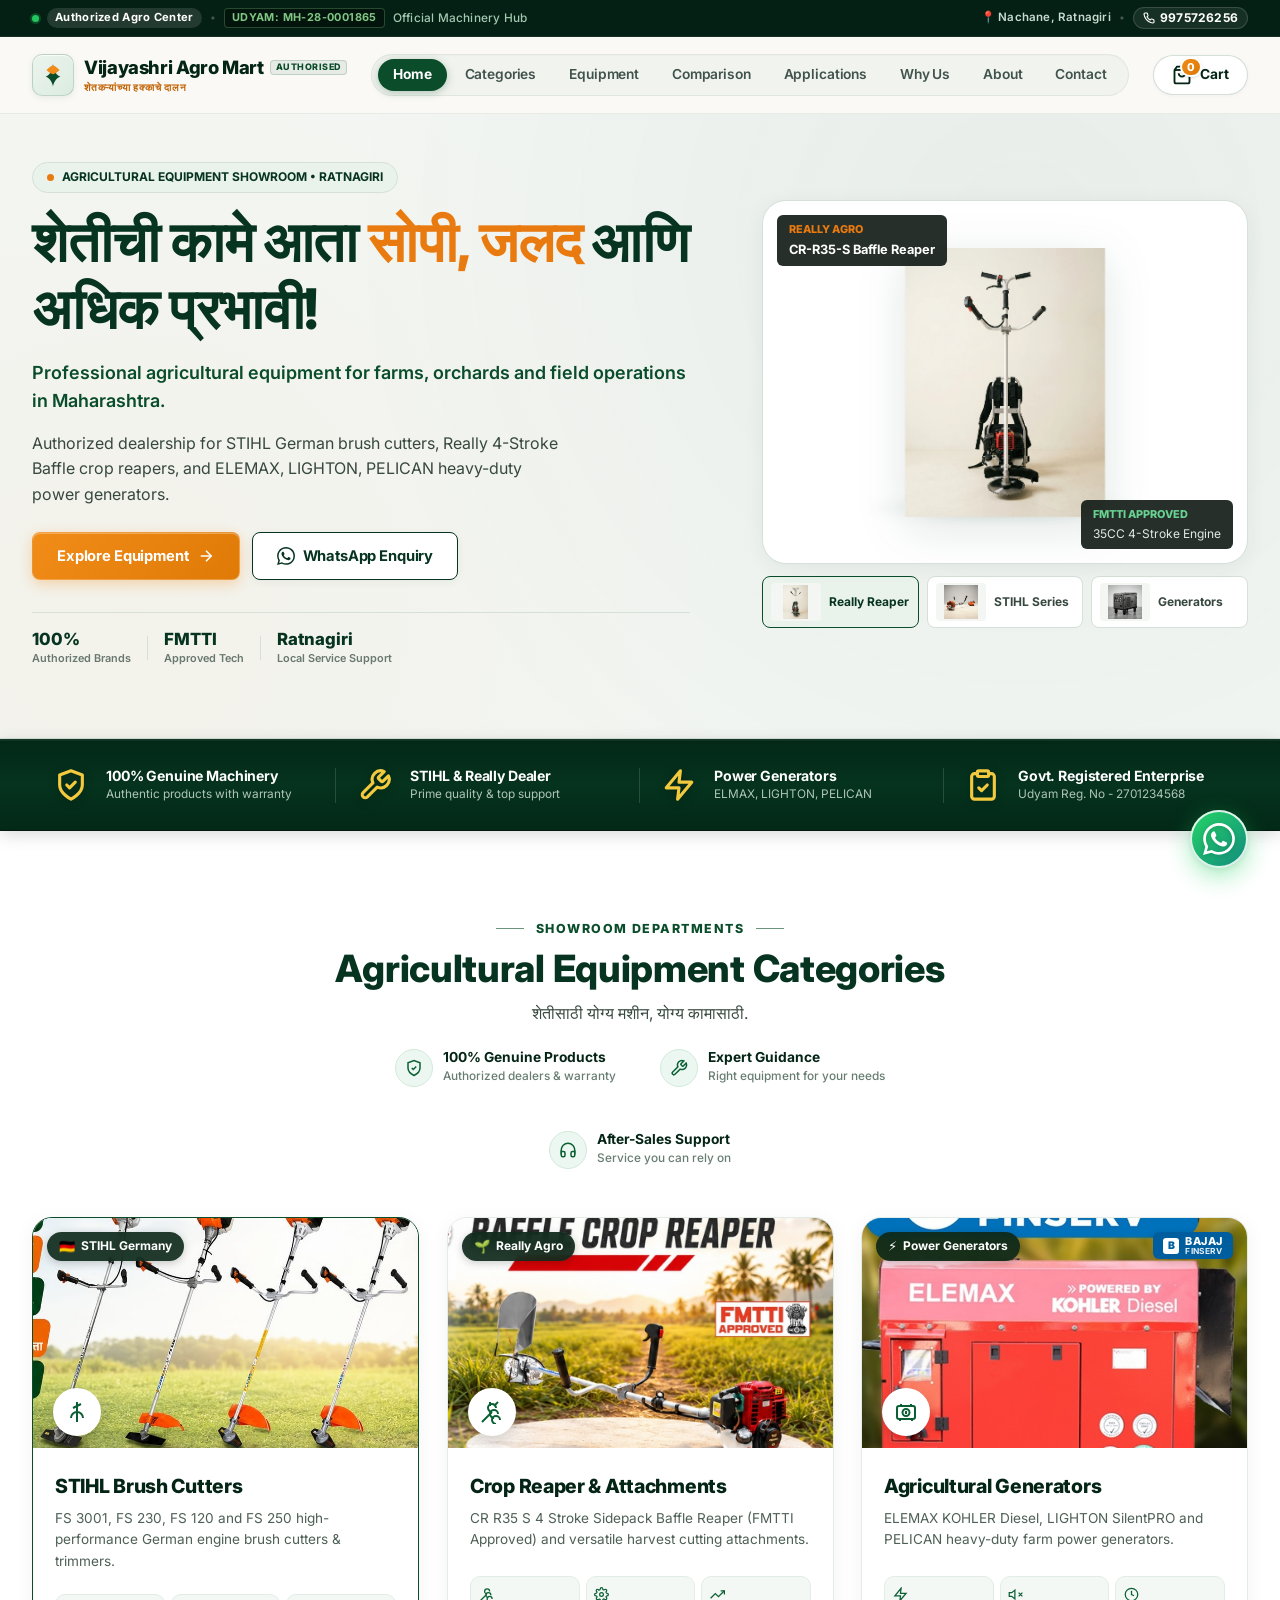
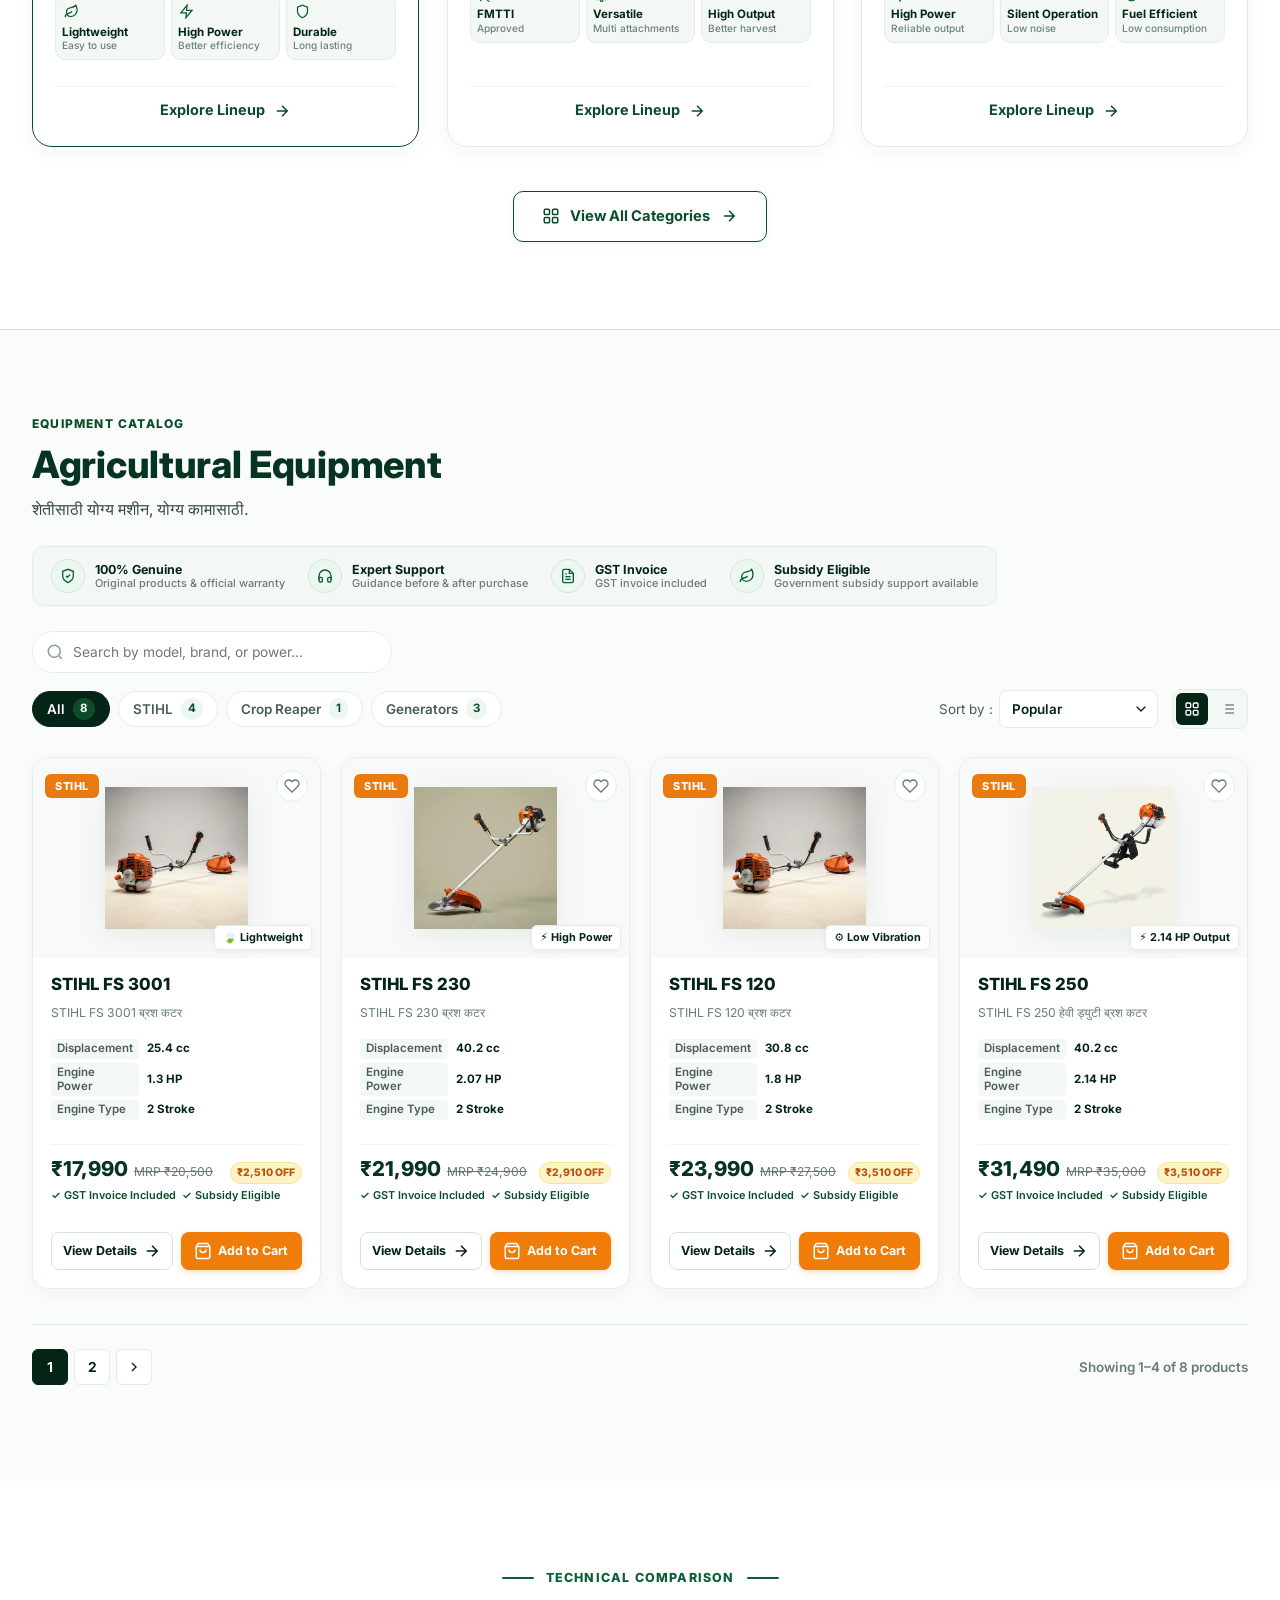
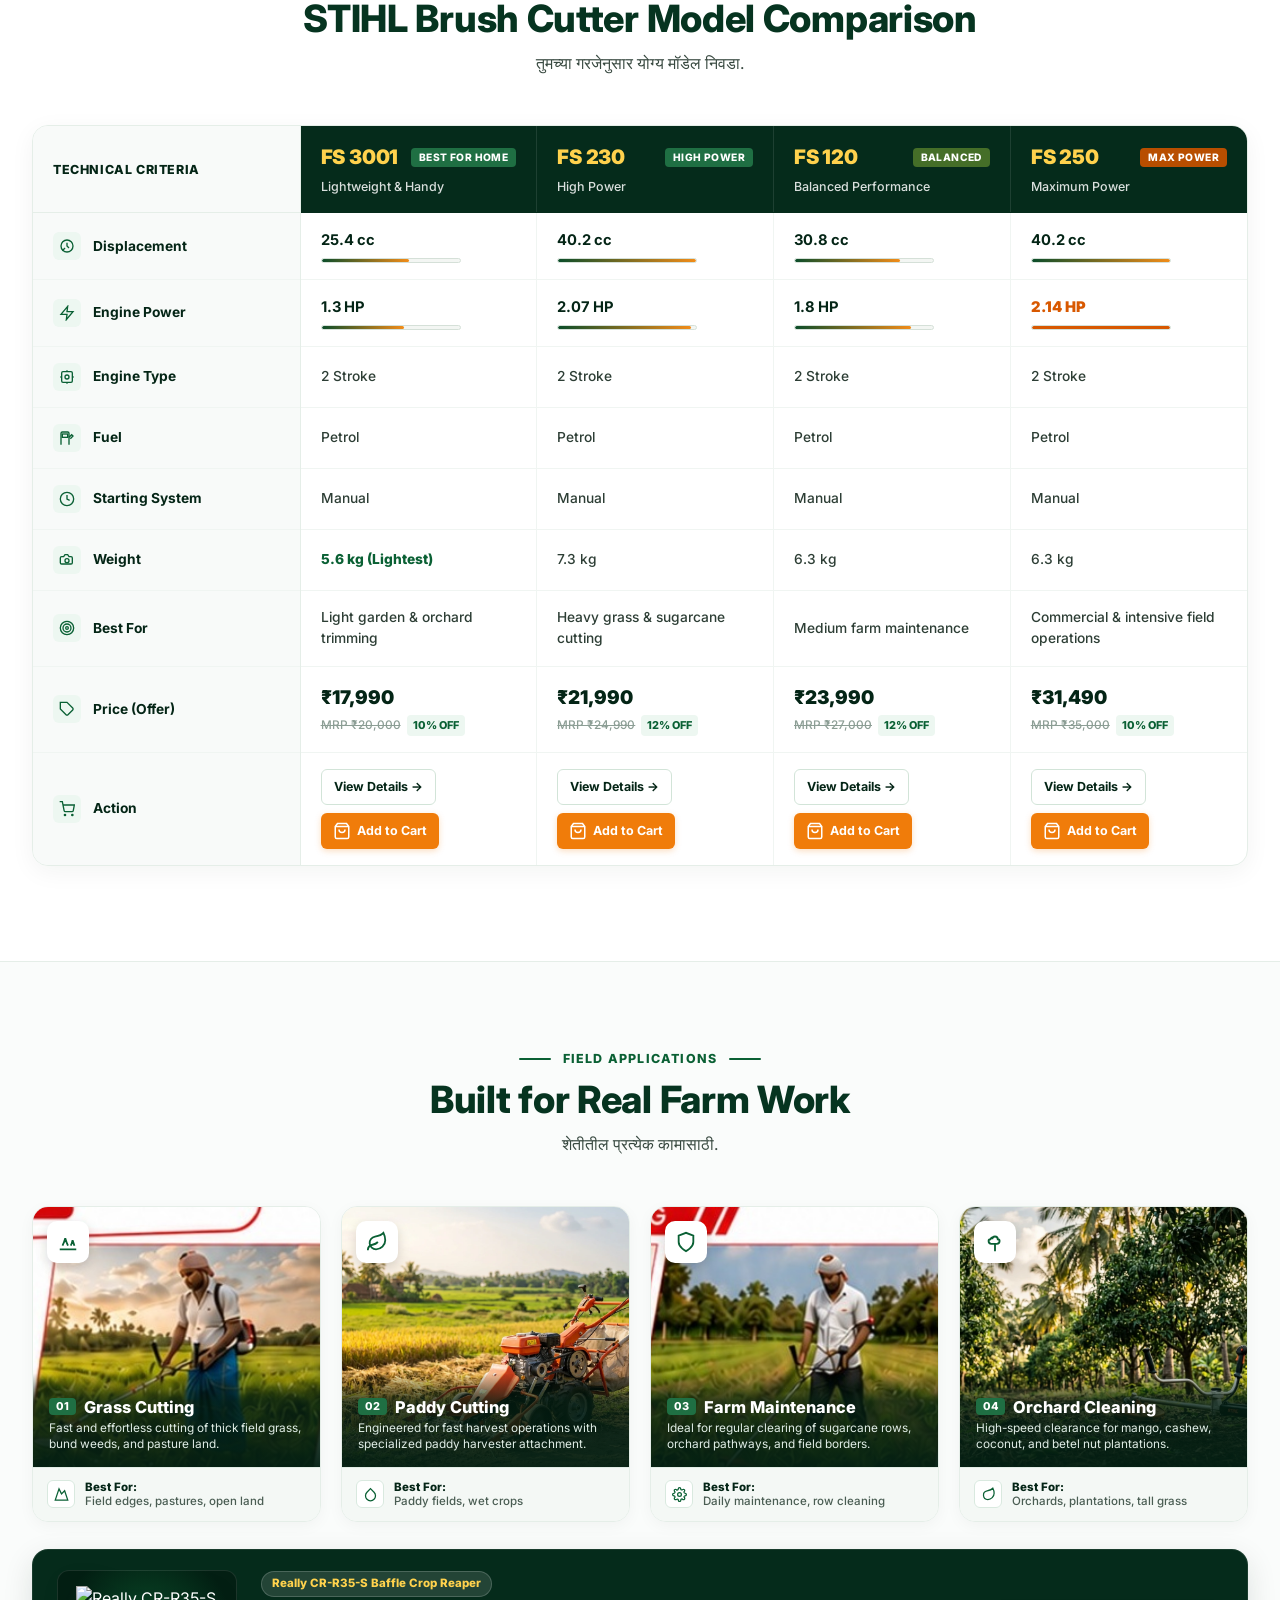
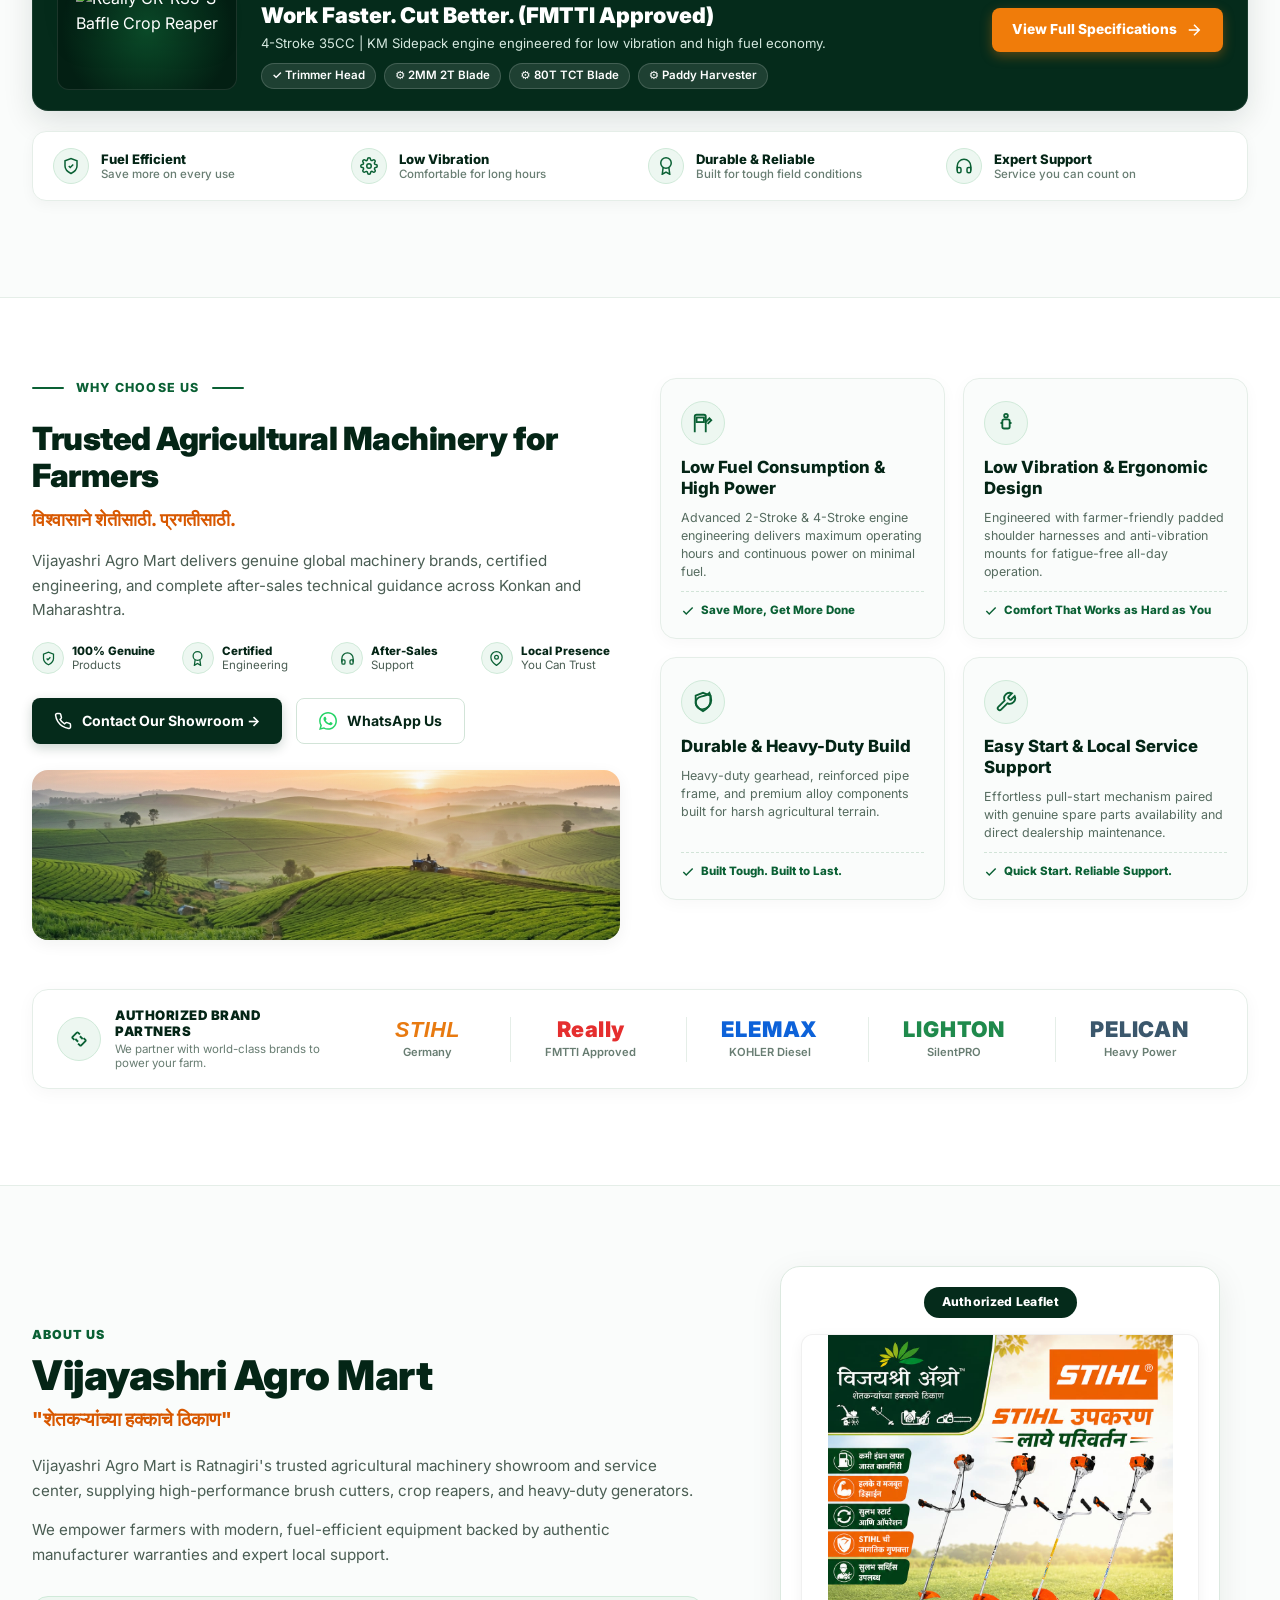
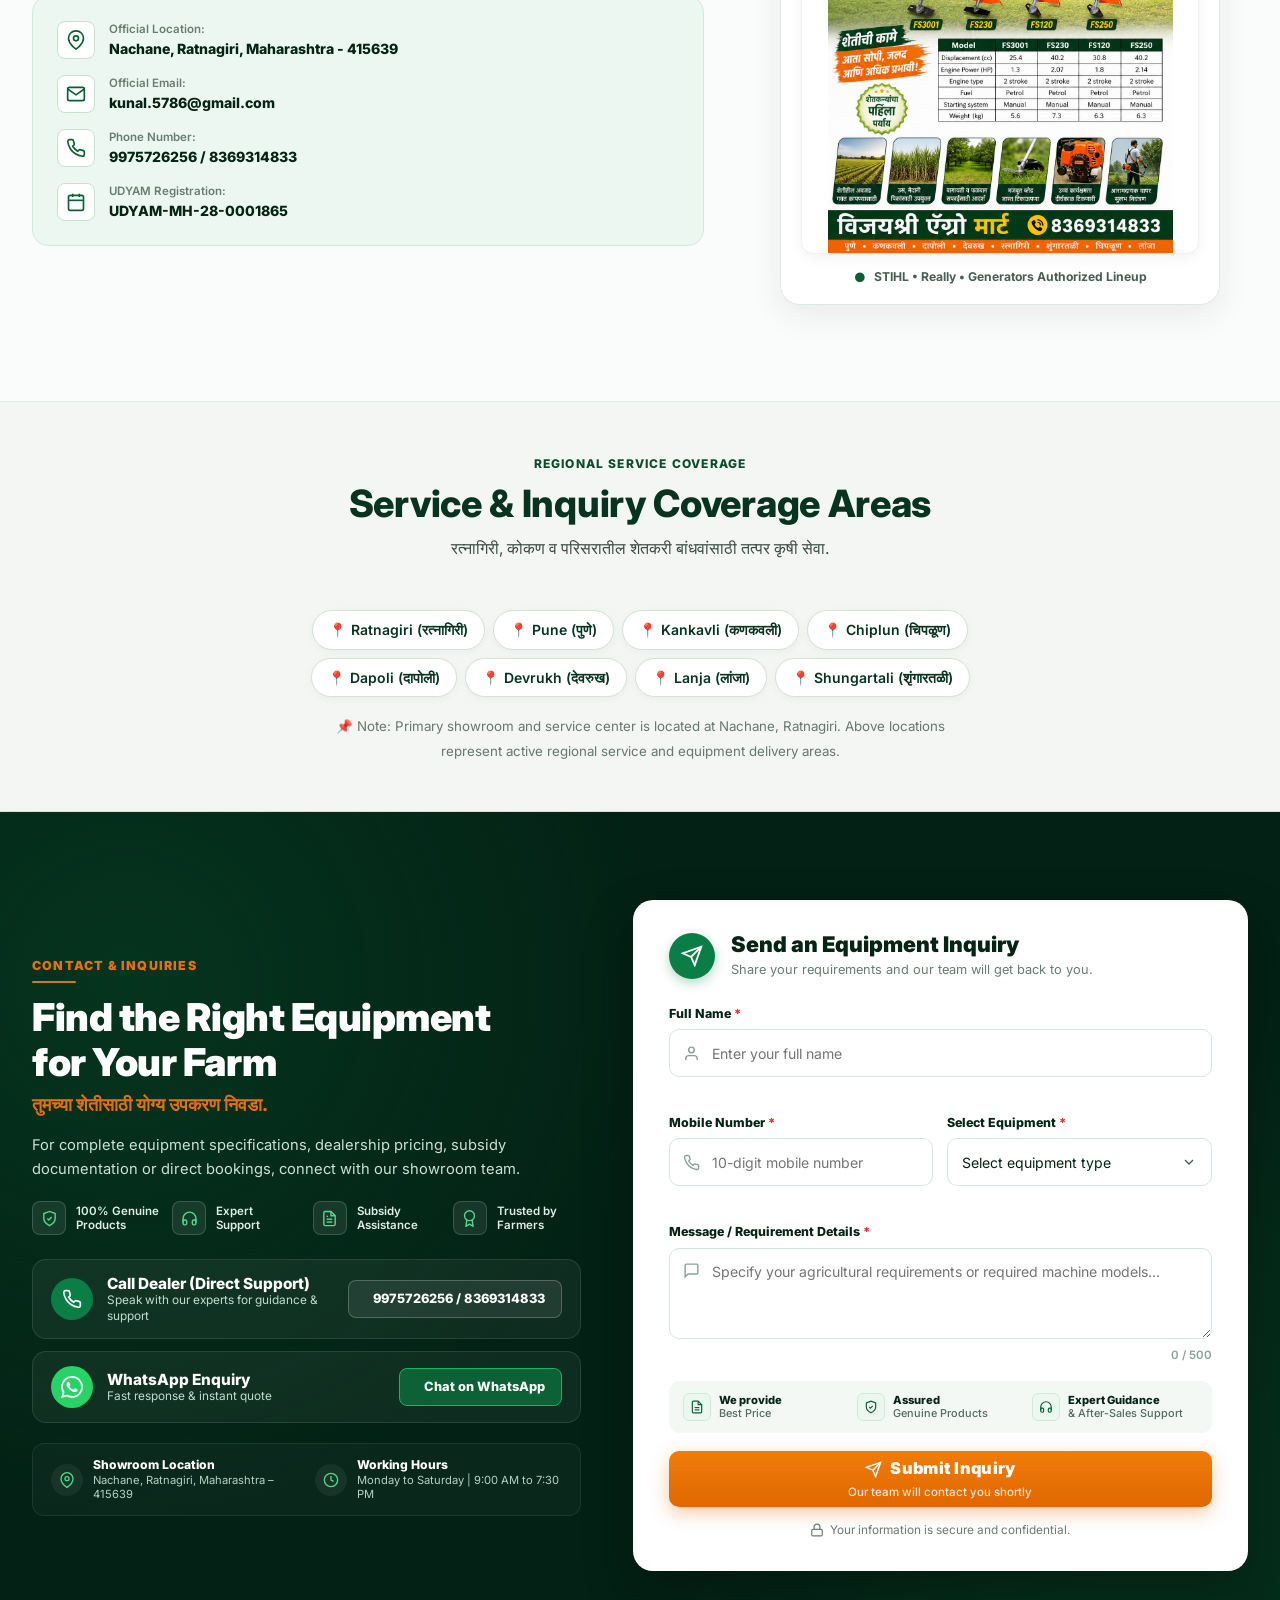
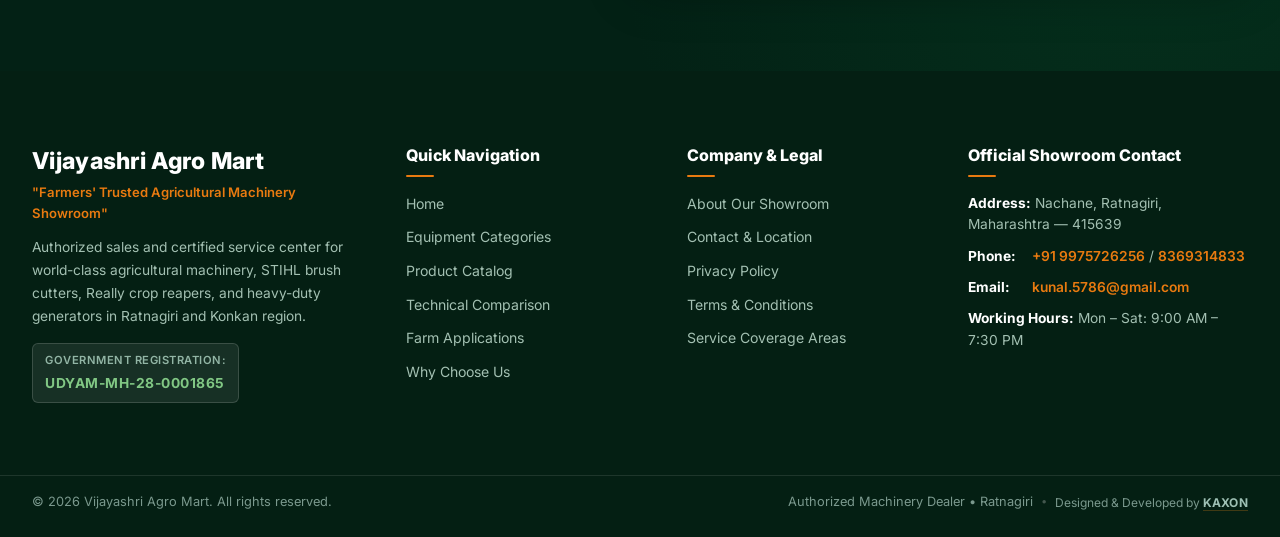
==== commit 1f813973: "refactor(ui): redesign contact section and enhance enquiry form Redesign the contact section to impr" ====
--- a/live/index.html
+++ b/live/index.html
@@ -1713,109 +1713,304 @@
       </div>
     </section>
 
-    <!-- Contact & Quick Enquiry Section (Deep Forest Green Full-Width Panel) -->
+    <!-- Contact & Quick Enquiry Section (Deep Forest Green Full-Width Panel - Pixel-Perfect Reference Match) -->
     <section class="contact-section" id="contact">
       <div class="container">
         <div class="contact-split-grid">
-          <!-- Left: Contact Information -->
-          <div class="contact-info-panel">
-            <span class="contact-eyebrow">CONTACT & INQUIRIES</span>
-            <h2 class="contact-panel-title">Find the Right Equipment for Your Farm</h2>
-            <p class="section-subtitle"
-              style="text-align: left; margin-top: 4px; margin-bottom: 12px; color: var(--color-amber-dark);">तुमच्या
-              शेतीसाठी योग्य उपकरण निवडा.</p>
+          <!-- Left: Contact Information & Showroom Direct -->
+          <div class="contact-info-panel reveal-on-scroll">
+            <div class="contact-eyebrow-wrap">
+              <span class="contact-eyebrow">CONTACT & INQUIRIES</span>
+              <span class="contact-eyebrow-accent-line"></span>
+            </div>
+
+            <h2 class="contact-panel-title">Find the Right Equipment<br>for Your Farm</h2>
+            <p class="contact-marathi-subtitle">तुमच्या शेतीसाठी योग्य उपकरण निवडा.</p>
+
             <p class="contact-panel-desc">
               For complete equipment specifications, dealership pricing, subsidy documentation or direct bookings,
               connect with our showroom team.
             </p>
 
-            <div class="contact-actions-vertical">
-              <a href="tel:9975726256" class="contact-action-card phone-card" aria-label="Call Vijayashri Agro Mart">
-                <div class="action-card-icon" aria-hidden="true">
+            <!-- 4 Micro Trust Badges Row -->
+            <div class="contact-trust-badges-row">
+              <div class="contact-trust-badge">
+                <div class="badge-icon-wrap" aria-hidden="true">
+                  <svg viewBox="0 0 24 24" fill="none" stroke="currentColor" stroke-width="2">
+                    <path d="M12 22s8-4 8-10V5l-8-3-8 3v7c0 6 8 10 8 10z" />
+                    <path d="m9 12 2 2 4-4" />
+                  </svg>
+                </div>
+                <span>100% Genuine<br>Products</span>
+              </div>
+
+              <div class="contact-trust-badge">
+                <div class="badge-icon-wrap" aria-hidden="true">
+                  <svg viewBox="0 0 24 24" fill="none" stroke="currentColor" stroke-width="2">
+                    <path d="M3 18v-6a9 9 0 0 1 18 0v6" />
+                    <path
+                      d="M21 19a2 2 0 0 1-2 2h-1a2 2 0 0 1-2-2v-3a2 2 0 0 1 2-2h3zM3 19a2 2 0 0 0 2 2h1a2 2 0 0 0 2-2v-3a2 2 0 0 0-2-2H3z" />
+                  </svg>
+                </div>
+                <span>Expert<br>Support</span>
+              </div>
+
+              <div class="contact-trust-badge">
+                <div class="badge-icon-wrap" aria-hidden="true">
+                  <svg viewBox="0 0 24 24" fill="none" stroke="currentColor" stroke-width="2">
+                    <path d="M14 2H6a2 2 0 0 0-2 2v16a2 2 0 0 0 2 2h12a2 2 0 0 0 2-2V8z" />
+                    <polyline points="14 2 14 8 20 8" />
+                    <line x1="16" y1="13" x2="8" y2="13" />
+                    <line x1="16" y1="17" x2="8" y2="17" />
+                    <polyline points="10 9 9 9 8 9" />
+                  </svg>
+                </div>
+                <span>Subsidy<br>Assistance</span>
+              </div>
+
+              <div class="contact-trust-badge">
+                <div class="badge-icon-wrap" aria-hidden="true">
+                  <svg viewBox="0 0 24 24" fill="none" stroke="currentColor" stroke-width="2">
+                    <circle cx="12" cy="8" r="7" />
+                    <polyline points="8.21 13.89 7 23 12 20 17 23 15.79 13.88" />
+                  </svg>
+                </div>
+                <span>Trusted by<br>Farmers</span>
+              </div>
+            </div>
+
+            <!-- Direct Support Cards List -->
+            <div class="contact-direct-boxes-list">
+              <!-- Direct Call Card -->
+              <div class="contact-direct-box call-box">
+                <div class="direct-box-icon call-icon" aria-hidden="true">
                   <svg viewBox="0 0 24 24" fill="none" stroke="currentColor" stroke-width="2">
                     <path
-                      d="M22 16.92v3a2 2 0 0 1-2.18 2 19.79 19.79 0 0 1-8.63-3.07 19.5 19.5 0 0 1-6-6 19.79 19.79 0 0 1-3.07-8.67A2 2 0 0 1 4.11 2h3a2 2 0 0 1 2 1.72 12.84 12.84 0 0 0 .7 2.81 2 2 0 0 1-.45 2.11L8.09 9.91a16 16 0 0 0 6 6l1.27-1.27a2 2 0 0 1 2.11-.45 12.84 12.84 0 0 0 2.81.7A2 2 0 0 1 22 16.92z">
-                    </path>
+                      d="M22 16.92v3a2 2 0 0 1-2.18 2 19.79 19.79 0 0 1-8.63-3.07 19.5 19.5 0 0 1-6-6 19.79 19.79 0 0 1-3.07-8.67A2 2 0 0 1 4.11 2h3a2 2 0 0 1 2 1.72 12.84 12.84 0 0 0 .7 2.81 2 2 0 0 1-.45 2.11L8.09 9.91a16 16 0 0 0 6 6l1.27-1.27a2 2 0 0 1 2.11-.45 12.84 12.84 0 0 0 2.81.7A2 2 0 0 1 22 16.92z" />
                   </svg>
                 </div>
-                <div class="action-card-text">
-                  <strong>Call Dealer (Direct Support)</strong>
+                <div class="direct-box-info">
+                  <strong class="direct-box-title">Call Dealer (Direct Support)</strong>
+                  <span class="direct-box-sub">Speak with our experts for guidance & support</span>
+                </div>
+                <a href="tel:9975726256" class="btn-direct-pill call-pill">
+                  <svg class="icon-xs" viewBox="0 0 24 24" fill="none" stroke="currentColor" stroke-width="2">
+                    <path
+                      d="M22 16.92v3a2 2 0 0 1-2.18 2 19.79 19.79 0 0 1-8.63-3.07 19.5 19.5 0 0 1-6-6 19.79 19.79 0 0 1-3.07-8.67A2 2 0 0 1 4.11 2h3a2 2 0 0 1 2 1.72 12.84 12.84 0 0 0 .7 2.81 2 2 0 0 1-.45 2.11L8.09 9.91a16 16 0 0 0 6 6l1.27-1.27a2 2 0 0 1 2.11-.45 12.84 12.84 0 0 0 2.81.7A2 2 0 0 1 22 16.92z" />
+                  </svg>
                   <span>9975726256 / 8369314833</span>
-                </div>
-              </a>
-
-              <a href="https://wa.me/919975726256?text=Hello%20Vijayashri%20Agro%20Mart,%20I%20would%20like%20to%20inquire%20about%20agricultural%20machinery."
-                target="_blank" rel="noopener noreferrer" class="contact-action-card wa-card"
-                aria-label="Chat on WhatsApp">
-                <div class="action-card-icon" aria-hidden="true">
+                </a>
+              </div>
+
+              <!-- Direct WhatsApp Card -->
+              <div class="contact-direct-box wa-box">
+                <div class="direct-box-icon wa-icon" aria-hidden="true">
                   <svg viewBox="0 0 24 24" fill="currentColor">
                     <path
                       d="M.057 24l1.687-6.163c-1.041-1.804-1.588-3.849-1.587-5.946.003-6.556 5.338-11.891 11.893-11.891 3.181.001 6.167 1.24 8.413 3.488 2.245 2.248 3.481 5.236 3.48 8.414-.003 6.557-5.338 11.892-11.893 11.892-1.99-.001-3.951-.5-5.688-1.448l-6.305 1.654zm6.597-3.807c1.676.995 3.276 1.591 5.392 1.592 5.448 0 9.886-4.434 9.889-9.885.002-5.462-4.415-9.89-9.881-9.892-5.452 0-9.887 4.434-9.889 9.884-.001 2.225.651 3.891 1.746 5.634l-.999 3.648 3.742-.981zm11.387-5.464c-.074-.124-.272-.198-.57-.347-.297-.149-1.758-.868-2.031-.967-.272-.099-.47-.149-.669.149-.198.297-.768.967-.941 1.165-.173.198-.347.223-.644.074-.297-.149-1.255-.462-2.39-1.475-.883-.788-1.48-1.761-1.653-2.059-.173-.297-.018-.458.13-.606.134-.133.297-.347.446-.521.151-.172.2-.296.3-.495.099-.198.05-.372-.025-.521-.075-.148-.669-1.611-.916-2.206-.242-.579-.487-.501-.669-.51l-.57-.01c-.198 0-.52.074-.792.372s-1.04 1.016-1.04 2.479 1.065 2.876 1.213 3.074c.149.198 2.095 3.2 5.076 4.487.709.306 1.263.489 1.694.626.712.226 1.36.194 1.872.118.571-.085 1.758-.719 2.006-1.413.248-.695.248-1.29.173-1.414z" />
                   </svg>
                 </div>
-                <div class="action-card-text">
-                  <strong>WhatsApp Enquiry</strong>
-                  <span>Fast response & instant quote</span>
-                </div>
-              </a>
-            </div>
-
-            <div class="contact-timing-card">
-              <strong>Showroom Location:</strong>
-              <p>Nachane, Ratnagiri, Maharashtra — 415639</p>
-              <small>Working Hours: Monday to Saturday | 9:00 AM to 7:30 PM</small>
-            </div>
-          </div>
-
-          <!-- Right: Grouped Quick Lead Form -->
-          <div class="contact-form-panel">
-            <h3 class="form-panel-title">Send an Equipment Inquiry</h3>
+                <div class="direct-box-info">
+                  <strong class="direct-box-title">WhatsApp Enquiry</strong>
+                  <span class="direct-box-sub">Fast response & instant quote</span>
+                </div>
+                <button class="btn-direct-pill wa-pill" onclick="openWhatsAppChat()">
+                  <svg class="icon-xs" viewBox="0 0 24 24" fill="currentColor">
+                    <path
+                      d="M.057 24l1.687-6.163c-1.041-1.804-1.588-3.849-1.587-5.946.003-6.556 5.338-11.891 11.893-11.891 3.181.001 6.167 1.24 8.413 3.488 2.245 2.248 3.481 5.236 3.48 8.414-.003 6.557-5.338 11.892-11.893 11.892-1.99-.001-3.951-.5-5.688-1.448l-6.305 1.654zm6.597-3.807c1.676.995 3.276 1.591 5.392 1.592 5.448 0 9.886-4.434 9.889-9.885.002-5.462-4.415-9.89-9.881-9.892-5.452 0-9.887 4.434-9.889 9.884-.001 2.225.651 3.891 1.746 5.634l-.999 3.648 3.742-.981zm11.387-5.464c-.074-.124-.272-.198-.57-.347-.297-.149-1.758-.868-2.031-.967-.272-.099-.47-.149-.669.149-.198.297-.768.967-.941 1.165-.173.198-.347.223-.644.074-.297-.149-1.255-.462-2.39-1.475-.883-.788-1.48-1.761-1.653-2.059-.173-.297-.018-.458.13-.606.134-.133.297-.347.446-.521.151-.172.2-.296.3-.495.099-.198.05-.372-.025-.521-.075-.148-.669-1.611-.916-2.206-.242-.579-.487-.501-.669-.51l-.57-.01c-.198 0-.52.074-.792.372s-1.04 1.016-1.04 2.479 1.065 2.876 1.213 3.074c.149.198 2.095 3.2 5.076 4.487.709.306 1.263.489 1.694.626.712.226 1.36.194 1.872.118.571-.085 1.758-.719 2.006-1.413.248-.695.248-1.29.173-1.414z" />
+                  </svg>
+                  <span>Chat on WhatsApp</span>
+                </button>
+              </div>
+            </div>
+
+            <!-- Showroom Location & Timing 2-Col Strip -->
+            <div class="contact-location-timing-strip">
+              <div class="contact-strip-col">
+                <div class="strip-icon" aria-hidden="true">
+                  <svg viewBox="0 0 24 24" fill="none" stroke="currentColor" stroke-width="2">
+                    <path d="M21 10c0 7-9 13-9 13s-9-6-9-13a9 9 0 0 1 18 0z" />
+                    <circle cx="12" cy="10" r="3" />
+                  </svg>
+                </div>
+                <div class="strip-txt">
+                  <strong class="strip-head">Showroom Location</strong>
+                  <span class="strip-body">Nachane, Ratnagiri, Maharashtra – 415639</span>
+                </div>
+              </div>
+
+              <div class="contact-strip-col">
+                <div class="strip-icon" aria-hidden="true">
+                  <svg viewBox="0 0 24 24" fill="none" stroke="currentColor" stroke-width="2">
+                    <circle cx="12" cy="12" r="10" />
+                    <polyline points="12 6 12 12 16 14" />
+                  </svg>
+                </div>
+                <div class="strip-txt">
+                  <strong class="strip-head">Working Hours</strong>
+                  <span class="strip-body">Monday to Saturday | 9:00 AM to 7:30 PM</span>
+                </div>
+              </div>
+            </div>
+          </div>
+
+          <!-- Right: Floating White Inquiry Form Card -->
+          <div class="contact-form-panel reveal-on-scroll">
+            <div class="form-header-row">
+              <div class="form-send-badge" aria-hidden="true">
+                <svg viewBox="0 0 24 24" fill="none" stroke="currentColor" stroke-width="2">
+                  <line x1="22" y1="2" x2="11" y2="13" />
+                  <polygon points="22 2 15 22 11 13 2 9 22 2" />
+                </svg>
+              </div>
+              <div class="form-header-text">
+                <h3 class="form-panel-title">Send an Equipment Inquiry</h3>
+                <p class="form-panel-subtitle">Share your requirements and our team will get back to you.</p>
+              </div>
+            </div>
+
             <form id="quickEnquiryForm" novalidate>
+              <!-- Full Name Field -->
               <div class="form-group">
                 <label for="enquiryName" class="form-label">Full Name <span class="req"
                     aria-hidden="true">*</span></label>
-                <input type="text" id="enquiryName" class="form-input" placeholder="Enter your full name" required>
+                <div class="input-with-leading-icon">
+                  <span class="input-leading-icon" aria-hidden="true">
+                    <svg viewBox="0 0 24 24" fill="none" stroke="currentColor" stroke-width="2">
+                      <path d="M20 21v-2a4 4 0 0 0-4-4H8a4 4 0 0 0-4 4v2" />
+                      <circle cx="12" cy="7" r="4" />
+                    </svg>
+                  </span>
+                  <input type="text" id="enquiryName" class="form-input has-icon" placeholder="Enter your full name"
+                    required>
+                </div>
                 <span class="field-error" id="enquiryNameError" role="alert"></span>
               </div>
 
+              <!-- Mobile & Product Row -->
               <div class="form-grid-2">
                 <div class="form-group">
                   <label for="enquiryPhone" class="form-label">Mobile Number <span class="req"
                       aria-hidden="true">*</span></label>
-                  <input type="tel" id="enquiryPhone" class="form-input" placeholder="10-digit mobile number"
-                    maxlength="10" required>
+                  <div class="input-with-leading-icon">
+                    <span class="input-leading-icon" aria-hidden="true">
+                      <svg viewBox="0 0 24 24" fill="none" stroke="currentColor" stroke-width="2">
+                        <path
+                          d="M22 16.92v3a2 2 0 0 1-2.18 2 19.79 19.79 0 0 1-8.63-3.07 19.5 19.5 0 0 1-6-6 19.79 19.79 0 0 1-3.07-8.67A2 2 0 0 1 4.11 2h3a2 2 0 0 1 2 1.72 12.84 12.84 0 0 0 .7 2.81 2 2 0 0 1-.45 2.11L8.09 9.91a16 16 0 0 0 6 6l1.27-1.27a2 2 0 0 1 2.11-.45 12.84 12.84 0 0 0 2.81.7A2 2 0 0 1 22 16.92z" />
+                      </svg>
+                    </span>
+                    <input type="tel" id="enquiryPhone" class="form-input has-icon" placeholder="10-digit mobile number"
+                      maxlength="10" required>
+                  </div>
                   <span class="field-error" id="enquiryPhoneError" role="alert"></span>
                 </div>
+
                 <div class="form-group">
-                  <label for="enquiryProduct" class="form-label">Select Equipment</label>
-                  <select id="enquiryProduct" class="form-input form-select">
-                    <option value="General Enquiry">General Equipment Inquiry</option>
-                    <option value="STIHL FS 3001">STIHL FS 3001</option>
-                    <option value="STIHL FS 230">STIHL FS 230</option>
-                    <option value="STIHL FS 120">STIHL FS 120</option>
-                    <option value="STIHL FS 250">STIHL FS 250</option>
-                    <option value="Really CR-R35-S Crop Reaper">Really CR-R35-S Crop Reaper</option>
-                    <option value="ELEMAX Generator">ELEMAX Generator</option>
-                    <option value="LIGHTON Generator">LIGHTON Generator</option>
-                    <option value="PELICAN Generator">PELICAN Generator</option>
-                  </select>
-                </div>
-              </div>
-
+                  <label for="enquiryProduct" class="form-label">Select Equipment <span class="req"
+                      aria-hidden="true">*</span></label>
+                  <div class="select-wrapper">
+                    <select id="enquiryProduct" class="form-input form-select" required>
+                      <option value="" disabled selected>Select equipment type</option>
+                      <option value="STIHL FS 3001">STIHL FS 3001 (Home & Small Farm)</option>
+                      <option value="STIHL FS 230">STIHL FS 230 (High Power Heavy Farm)</option>
+                      <option value="STIHL FS 120">STIHL FS 120 (Balanced Professional)</option>
+                      <option value="STIHL FS 250">STIHL FS 250 (Max Power Commercial)</option>
+                      <option value="Really CR-R35-S Crop Reaper">Really CR-R35-S Baffle Crop Reaper</option>
+                      <option value="ELEMAX Generator">ELEMAX Generator (KOHLER Diesel)</option>
+                      <option value="LIGHTON Generator">LIGHTON Generator (SilentPRO)</option>
+                      <option value="PELICAN Generator">PELICAN Generator (Heavy Power)</option>
+                      <option value="General Machinery Inquiry">Other Agricultural Equipment</option>
+                    </select>
+                  </div>
+                </div>
+              </div>
+
+              <!-- Message Field with Character Counter -->
               <div class="form-group">
-                <label for="enquiryMessage" class="form-label">Message / Requirement Details</label>
-                <textarea id="enquiryMessage" class="form-input form-textarea" rows="3"
-                  placeholder="Specify your agricultural requirements or required machine models..."></textarea>
-              </div>
-
-              <button type="submit" class="btn btn-primary btn-submit-enquiry">
-                <span>Submit Inquiry</span>
-                <svg class="icon-sm" viewBox="0 0 24 24" fill="none" stroke="currentColor" stroke-width="2"
-                  aria-hidden="true">
-                  <line x1="22" y1="2" x2="11" y2="13"></line>
-                  <polygon points="22 2 15 22 11 13 2 9 22 2"></polygon>
-                </svg>
+                <label for="enquiryMessage" class="form-label">Message / Requirement Details <span class="req"
+                    aria-hidden="true">*</span></label>
+                <div class="textarea-wrapper">
+                  <span class="textarea-leading-icon" aria-hidden="true">
+                    <svg viewBox="0 0 24 24" fill="none" stroke="currentColor" stroke-width="2">
+                      <path d="M21 15a2 2 0 0 1-2 2H7l-4 4V5a2 2 0 0 1 2-2h14a2 2 0 0 1 2 2z" />
+                    </svg>
+                  </span>
+                  <textarea id="enquiryMessage" class="form-input form-textarea has-icon" rows="3" maxlength="500"
+                    placeholder="Specify your agricultural requirements or required machine models..."></textarea>
+                </div>
+                <div class="textarea-counter-row">
+                  <span class="field-error" id="enquiryMsgError" role="alert"></span>
+                  <span class="char-count" id="enquiryCharCount">0 / 500</span>
+                </div>
+              </div>
+
+              <!-- Form Reassurance Strip (3 Pillars) -->
+              <div class="form-reassurance-row">
+                <div class="form-reassurance-col">
+                  <div class="reassurance-icon-box" aria-hidden="true">
+                    <svg viewBox="0 0 24 24" fill="none" stroke="currentColor" stroke-width="2">
+                      <path d="M14 2H6a2 2 0 0 0-2 2v16a2 2 0 0 0 2 2h12a2 2 0 0 0 2-2V8z" />
+                      <polyline points="14 2 14 8 20 8" />
+                      <line x1="16" y1="13" x2="8" y2="13" />
+                      <line x1="16" y1="17" x2="8" y2="17" />
+                    </svg>
+                  </div>
+                  <div class="reassurance-txt">
+                    <strong>We provide</strong>
+                    <span>Best Price</span>
+                  </div>
+                </div>
+
+                <div class="form-reassurance-col">
+                  <div class="reassurance-icon-box" aria-hidden="true">
+                    <svg viewBox="0 0 24 24" fill="none" stroke="currentColor" stroke-width="2">
+                      <path d="M12 22s8-4 8-10V5l-8-3-8 3v7c0 6 8 10 8 10z" />
+                      <path d="m9 12 2 2 4-4" />
+                    </svg>
+                  </div>
+                  <div class="reassurance-txt">
+                    <strong>Assured</strong>
+                    <span>Genuine Products</span>
+                  </div>
+                </div>
+
+                <div class="form-reassurance-col">
+                  <div class="reassurance-icon-box" aria-hidden="true">
+                    <svg viewBox="0 0 24 24" fill="none" stroke="currentColor" stroke-width="2">
+                      <path d="M3 18v-6a9 9 0 0 1 18 0v6" />
+                      <path
+                        d="M21 19a2 2 0 0 1-2 2h-1a2 2 0 0 1-2-2v-3a2 2 0 0 1 2-2h3zM3 19a2 2 0 0 0 2 2h1a2 2 0 0 0 2-2v-3a2 2 0 0 0-2-2H3z" />
+                    </svg>
+                  </div>
+                  <div class="reassurance-txt">
+                    <strong>Expert Guidance</strong>
+                    <span>& After-Sales Support</span>
+                  </div>
+                </div>
+              </div>
+
+              <!-- Submit Button -->
+              <button type="submit" class="btn-submit-inquiry-primary">
+                <div class="btn-inquiry-inner">
+                  <span class="btn-inquiry-title">
+                    <svg class="icon-sm" viewBox="0 0 24 24" fill="none" stroke="currentColor" stroke-width="2">
+                      <line x1="22" y1="2" x2="11" y2="13" />
+                      <polygon points="22 2 15 22 11 13 2 9 22 2" />
+                    </svg>
+                    <span>Submit Inquiry</span>
+                  </span>
+                  <span class="btn-inquiry-sub">Our team will contact you shortly</span>
+                </div>
               </button>
+
+              <!-- Confidentiality Note -->
+              <div class="form-privacy-note">
+                <svg viewBox="0 0 24 24" fill="none" stroke="currentColor" stroke-width="2">
+                  <rect x="3" y="11" width="18" height="11" rx="2" ry="2" />
+                  <path d="M7 11V7a5 5 0 0 1 10 0v4" />
+                </svg>
+                <span>Your information is secure and confidential.</span>
+              </div>
             </form>
           </div>
         </div>
--- a/live/style.css
+++ b/live/style.css
@@ -4207,212 +4207,636 @@
 }
 
 /* --------------------------------------------------------------------------
-   16. Contact Section (Deep Forest Green Full-Width Panel)
+   16. Contact Section (Deep Forest Green Full-Width Panel - Reference Match)
    -------------------------------------------------------------------------- */
 .contact-section {
-  padding: var(--space-section) 0;
-  background-color: var(--color-deep-forest);
+  padding: 88px 0 100px;
+  background-color: #032115;
+  background-image: 
+    radial-gradient(circle at 10% 20%, rgba(10, 96, 52, 0.3) 0%, transparent 40%),
+    radial-gradient(circle at 90% 80%, rgba(10, 96, 52, 0.25) 0%, transparent 40%);
   color: #FFFFFF;
+  position: relative;
+  overflow: hidden;
 }
 
 @media (max-width: 767px) {
   .contact-section {
-    padding: var(--space-3xl) 0;
+    padding: 56px 0 64px;
   }
 }
 
 .contact-split-grid {
   display: grid;
-  grid-template-columns: 1fr;
-  gap: var(--space-2xl);
-}
-
-@media (min-width: 992px) {
+  grid-template-columns: 1fr 1.12fr;
+  gap: 52px;
+  align-items: center;
+}
+
+@media (max-width: 991px) {
   .contact-split-grid {
-    grid-template-columns: 1fr 1.15fr;
-    gap: var(--space-3xl);
+    grid-template-columns: 1fr;
+    gap: 40px;
   }
 }
 
 .contact-info-panel {
   display: flex;
   flex-direction: column;
-  gap: var(--space-md);
+}
+
+.contact-eyebrow-wrap {
+  display: flex;
+  flex-direction: column;
+  gap: 6px;
+  margin-bottom: 12px;
 }
 
 .contact-eyebrow {
-  color: #FCD34D;
-  font-size: var(--text-xs);
-  font-weight: 800;
+  color: #E07010;
+  font-size: 0.78rem;
+  font-weight: 900;
   letter-spacing: 1.2px;
   text-transform: uppercase;
 }
 
+.contact-eyebrow-accent-line {
+  width: 44px;
+  height: 2px;
+  background: #E07010;
+  border-radius: 2px;
+}
+
 .contact-panel-title {
-  font-size: var(--text-h2);
+  font-size: clamp(2rem, 3vw, 2.6rem);
+  font-weight: 900;
+  line-height: 1.15;
+  color: #FFFFFF;
+  margin: 0 0 6px 0;
+  letter-spacing: -0.5px;
+}
+
+.contact-marathi-subtitle {
+  font-size: 1.15rem;
   font-weight: 800;
+  color: #E07010;
+  margin: 0 0 16px 0;
+}
+
+.contact-panel-desc {
+  font-size: 0.92rem;
+  color: #CDE0D6;
+  line-height: 1.6;
+  margin: 0 0 20px 0;
+}
+
+/* 4 Micro Trust Badges */
+.contact-trust-badges-row {
+  display: grid;
+  grid-template-columns: repeat(4, 1fr);
+  gap: 12px;
+  margin-bottom: 24px;
+}
+
+@media (max-width: 540px) {
+  .contact-trust-badges-row {
+    grid-template-columns: repeat(2, 1fr);
+    gap: 12px;
+  }
+}
+
+.contact-trust-badge {
+  display: flex;
+  align-items: center;
+  gap: 10px;
+}
+
+.badge-icon-wrap {
+  width: 34px;
+  height: 34px;
+  border-radius: 8px;
+  background: rgba(255, 255, 255, 0.08);
+  border: 1px solid rgba(255, 255, 255, 0.16);
+  display: flex;
+  align-items: center;
+  justify-content: center;
+  color: #52D88A;
+  flex-shrink: 0;
+}
+
+.badge-icon-wrap svg {
+  width: 17px;
+  height: 17px;
+  stroke: #52D88A;
+}
+
+.contact-trust-badge span {
+  font-size: 0.72rem;
+  font-weight: 600;
+  color: #E0EDE6;
   line-height: 1.25;
-  color: #FFFFFF;
-}
-
-.contact-panel-desc {
-  font-size: var(--text-body);
-  color: #D1E5DE;
-  line-height: 1.6;
-}
-
-.contact-actions-vertical {
-  display: flex;
-  flex-direction: column;
-  gap: var(--space-sm);
-  margin-top: var(--space-xs);
-}
-
-.contact-action-card {
-  display: flex;
-  align-items: center;
-  gap: var(--space-md);
-  padding: var(--space-md) var(--space-lg);
-  border-radius: var(--radius-md);
-  background-color: rgba(255, 255, 255, 0.08);
-  border: 1px solid rgba(255, 255, 255, 0.18);
-  min-height: 56px;
-  transition: background-color var(--trans-fast), transform var(--trans-fast);
-}
-
-.contact-action-card:hover {
-  background-color: rgba(255, 255, 255, 0.18);
-  transform: translateY(-2px);
-}
-
-.action-card-icon {
+}
+
+/* Direct Action Cards */
+.contact-direct-boxes-list {
+  display: flex;
+  flex-direction: column;
+  gap: 12px;
+  margin-bottom: 20px;
+}
+
+.contact-direct-box {
+  display: flex;
+  align-items: center;
+  justify-content: space-between;
+  gap: 14px;
+  padding: 14px 18px;
+  border-radius: 14px;
+  background: rgba(255, 255, 255, 0.05);
+  border: 1.5px solid rgba(255, 255, 255, 0.1);
+  transition: all 0.25s ease;
+}
+
+.contact-direct-box:hover {
+  background: rgba(255, 255, 255, 0.09);
+  border-color: rgba(255, 255, 255, 0.22);
+}
+
+@media (max-width: 600px) {
+  .contact-direct-box {
+    flex-direction: column;
+    align-items: flex-start;
+    gap: 12px;
+  }
+}
+
+.direct-box-icon {
   width: 42px;
   height: 42px;
   border-radius: 50%;
-  background-color: rgba(255, 255, 255, 0.15);
   display: flex;
   align-items: center;
   justify-content: center;
-}
-
-.action-card-text strong {
-  font-size: var(--text-body);
+  flex-shrink: 0;
+}
+
+.direct-box-icon.call-icon {
+  background: #0A7E46;
   color: #FFFFFF;
-  display: block;
-}
-
-.action-card-text span {
-  font-size: var(--text-xs);
-  color: #D1E5DE;
-}
-
-.contact-timing-card {
-  margin-top: var(--space-xs);
-  padding-top: var(--space-md);
-  border-top: 1px solid rgba(255, 255, 255, 0.15);
-  font-size: var(--text-sm);
-  color: #D1E5DE;
-}
-
-.contact-timing-card strong {
+}
+
+.direct-box-icon.call-icon svg {
+  width: 20px;
+  height: 20px;
+  stroke: #FFFFFF;
+}
+
+.direct-box-icon.wa-icon {
+  background: #25D366;
   color: #FFFFFF;
 }
 
-/* Contact Form Panel */
+.direct-box-icon.wa-icon svg {
+  width: 22px;
+  height: 22px;
+  fill: #FFFFFF;
+}
+
+.direct-box-info {
+  display: flex;
+  flex-direction: column;
+  flex-grow: 1;
+}
+
+.direct-box-title {
+  font-size: 0.96rem;
+  font-weight: 800;
+  color: #FFFFFF;
+  line-height: 1.25;
+}
+
+.direct-box-sub {
+  font-size: 0.74rem;
+  color: #C2DCD0;
+  line-height: 1.3;
+}
+
+.btn-direct-pill {
+  height: 38px;
+  padding: 0 16px;
+  border-radius: 8px;
+  font-size: 0.8rem;
+  font-weight: 800;
+  display: inline-flex;
+  align-items: center;
+  gap: 8px;
+  text-decoration: none;
+  cursor: pointer;
+  white-space: nowrap;
+  transition: all 0.2s ease;
+}
+
+.btn-direct-pill.call-pill {
+  background: rgba(255, 255, 255, 0.08);
+  border: 1px solid rgba(255, 255, 255, 0.22);
+  color: #FFFFFF;
+}
+
+.btn-direct-pill.call-pill:hover {
+  background: #0A7E46;
+  border-color: #0A7E46;
+  transform: translateY(-1px);
+}
+
+.btn-direct-pill.wa-pill {
+  background: #0C6136;
+  border: 1px solid #1BB363;
+  color: #FFFFFF;
+}
+
+.btn-direct-pill.wa-pill:hover {
+  background: #25D366;
+  color: #FFFFFF;
+  transform: translateY(-1px);
+}
+
+/* Location & Timing Strip */
+.contact-location-timing-strip {
+  display: grid;
+  grid-template-columns: 1fr 1fr;
+  gap: 16px;
+  padding: 14px 18px;
+  border-radius: 12px;
+  background: rgba(255, 255, 255, 0.03);
+  border: 1px solid rgba(255, 255, 255, 0.08);
+}
+
+@media (max-width: 540px) {
+  .contact-location-timing-strip {
+    grid-template-columns: 1fr;
+  }
+}
+
+.contact-strip-col {
+  display: flex;
+  align-items: center;
+  gap: 10px;
+}
+
+.strip-icon {
+  width: 32px;
+  height: 32px;
+  border-radius: 50%;
+  background: rgba(255, 255, 255, 0.06);
+  display: flex;
+  align-items: center;
+  justify-content: center;
+  color: #52D88A;
+  flex-shrink: 0;
+}
+
+.strip-icon svg {
+  width: 16px;
+  height: 16px;
+  stroke: #52D88A;
+}
+
+.strip-txt {
+  display: flex;
+  flex-direction: column;
+}
+
+.strip-head {
+  font-size: 0.76rem;
+  font-weight: 800;
+  color: #FFFFFF;
+  line-height: 1.2;
+}
+
+.strip-body {
+  font-size: 0.7rem;
+  color: #B5D1C4;
+  line-height: 1.25;
+}
+
+/* --------------------------------------------------------------------------
+   Contact Form Panel (White Card)
+   -------------------------------------------------------------------------- */
 .contact-form-panel {
   background-color: #FFFFFF;
-  border-radius: var(--radius-card);
-  padding: var(--space-xl);
-  color: var(--color-ink);
-  box-shadow: var(--shadow-modal);
+  border-radius: 20px;
+  padding: 32px 36px;
+  color: #1A2421;
+  box-shadow: 0 20px 50px rgba(0, 0, 0, 0.3);
+}
+
+@media (max-width: 575px) {
+  .contact-form-panel {
+    padding: 24px 20px;
+  }
+}
+
+.form-header-row {
+  display: flex;
+  align-items: center;
+  gap: 16px;
+  margin-bottom: 24px;
+}
+
+.form-send-badge {
+  width: 46px;
+  height: 46px;
+  border-radius: 50%;
+  background: #0A7E46;
+  color: #FFFFFF;
+  display: flex;
+  align-items: center;
+  justify-content: center;
+  flex-shrink: 0;
+  box-shadow: 0 4px 12px rgba(10, 126, 70, 0.3);
+}
+
+.form-send-badge svg {
+  width: 22px;
+  height: 22px;
+  stroke: #FFFFFF;
+}
+
+.form-header-text {
+  display: flex;
+  flex-direction: column;
 }
 
 .form-panel-title {
   font-size: 1.35rem;
+  font-weight: 900;
+  color: #042516;
+  margin: 0;
+  line-height: 1.2;
+}
+
+.form-panel-subtitle {
+  font-size: 0.8rem;
+  color: #687D72;
+  margin: 2px 0 0 0;
+}
+
+.form-group {
+  margin-bottom: 16px;
+  display: flex;
+  flex-direction: column;
+  gap: 6px;
+}
+
+.form-label {
+  font-size: 0.78rem;
   font-weight: 800;
-  color: var(--color-deep-forest);
-  margin-bottom: var(--space-lg);
-}
-
-.form-group {
-  margin-bottom: var(--space-md);
-  display: flex;
-  flex-direction: column;
-  gap: 4px;
-}
-
-.form-label {
-  font-size: var(--text-xs);
-  font-weight: 700;
-  color: var(--color-ink);
+  color: #042516;
+}
+
+.req {
+  color: #E03131;
+}
+
+.input-with-leading-icon,
+.textarea-wrapper {
+  position: relative;
+  display: flex;
+  align-items: center;
+}
+
+.input-leading-icon,
+.textarea-leading-icon {
+  position: absolute;
+  left: 14px;
+  display: flex;
+  align-items: center;
+  justify-content: center;
+  color: #8CA095;
+  pointer-events: none;
+}
+
+.input-leading-icon svg,
+.textarea-leading-icon svg {
+  width: 17px;
+  height: 17px;
+  stroke: #8CA095;
+}
+
+.textarea-leading-icon {
+  top: 14px;
 }
 
 .form-input {
   width: 100%;
-  min-height: 48px;
-  padding: 10px 14px;
-  border: 1.5px solid var(--color-border);
-  border-radius: var(--radius-sm);
+  height: 48px;
+  padding: 0 14px;
+  border: 1.5px solid #D9E4DD;
+  border-radius: 10px;
   background-color: #FFFFFF;
-  font-size: var(--text-body);
-  transition: border-color var(--trans-fast), box-shadow var(--trans-fast);
+  font-size: 0.88rem;
+  color: #042516;
+  transition: all 0.2s ease;
+  font-family: inherit;
+}
+
+.form-input.has-icon {
+  padding-left: 42px;
 }
 
 .form-input:focus {
   outline: none;
-  border-color: var(--color-forest);
-  box-shadow: 0 0 0 3px rgba(11, 77, 42, 0.12);
+  border-color: #0A7E46;
+  box-shadow: 0 0 0 3px rgba(10, 126, 70, 0.12);
 }
 
 .form-input.is-invalid {
-  border-color: var(--color-danger);
-  background-color: #FFFDFD;
+  border-color: #E03131;
+  background-color: #FFF8F8;
+}
+
+.select-wrapper {
+  position: relative;
 }
 
 .form-select {
+  height: 48px;
   cursor: pointer;
+  appearance: none;
+  background-image: url("data:image/svg+xml,%3Csvg xmlns='http://www.w3.org/2000/svg' width='16' height='16' viewBox='0 0 24 24' fill='none' stroke='%234A5D53' stroke-width='2'%3E%3Cpath d='m6 9 6 6 6-6'/%3E%3C/svg%3E");
+  background-repeat: no-repeat;
+  background-position: right 14px center;
+  padding-right: 36px;
 }
 
 .form-textarea {
-  min-height: 80px;
+  height: auto;
+  min-height: 90px;
+  padding-top: 12px;
+  padding-bottom: 12px;
   resize: vertical;
 }
 
+.textarea-counter-row {
+  display: flex;
+  justify-content: space-between;
+  align-items: center;
+  margin-top: 2px;
+}
+
+.char-count {
+  font-size: 0.72rem;
+  color: #8CA095;
+  font-weight: 600;
+  margin-left: auto;
+}
+
 .field-error {
-  font-size: var(--text-xs);
-  color: var(--color-danger);
+  font-size: 0.72rem;
+  color: #E03131;
   font-weight: 600;
-  min-height: 16px;
+  min-height: 14px;
 }
 
 .form-grid-2 {
   display: grid;
-  grid-template-columns: 1fr;
-  gap: var(--space-md);
-}
-
-@media (min-width: 576px) {
+  grid-template-columns: 1fr 1fr;
+  gap: 14px;
+}
+
+@media (max-width: 575px) {
   .form-grid-2 {
-    grid-template-columns: 1fr 1fr;
-  }
-}
-
-.form-grid-3 {
+    grid-template-columns: 1fr;
+  }
+}
+
+/* Form Reassurance Row (3 Pillars) */
+.form-reassurance-row {
   display: grid;
-  grid-template-columns: 1fr;
-  gap: var(--space-md);
-}
-
-@media (min-width: 768px) {
-  .form-grid-3 {
-    grid-template-columns: 1fr 1fr 1fr;
-  }
-}
-
-.btn-submit-enquiry {
+  grid-template-columns: repeat(3, 1fr);
+  gap: 8px;
+  background: #F4F8F5;
+  border-radius: 10px;
+  padding: 12px 14px;
+  margin-top: 4px;
+  margin-bottom: 18px;
+}
+
+@media (max-width: 540px) {
+  .form-reassurance-row {
+    grid-template-columns: 1fr;
+    gap: 10px;
+  }
+}
+
+.form-reassurance-col {
+  display: flex;
+  align-items: center;
+  gap: 8px;
+}
+
+.reassurance-icon-box {
+  width: 28px;
+  height: 28px;
+  border-radius: 6px;
+  background: #EDF7F1;
+  border: 1px solid #D0EAD9;
+  display: flex;
+  align-items: center;
+  justify-content: center;
+  color: #0A6034;
+  flex-shrink: 0;
+}
+
+.reassurance-icon-box svg {
+  width: 14px;
+  height: 14px;
+  stroke: #0A6034;
+}
+
+.reassurance-txt {
+  display: flex;
+  flex-direction: column;
+  line-height: 1.2;
+}
+
+.reassurance-txt strong {
+  font-size: 0.7rem;
+  font-weight: 800;
+  color: #042516;
+}
+
+.reassurance-txt span {
+  font-size: 0.68rem;
+  color: #556B5F;
+  font-weight: 500;
+}
+
+/* Submit Inquiry Button */
+.btn-submit-inquiry-primary {
   width: 100%;
-  min-height: 48px;
-  margin-top: var(--space-xs);
+  height: 56px;
+  background: linear-gradient(180deg, #F07C0A 0%, #E06700 100%);
+  border: none;
+  border-radius: 10px;
+  color: #FFFFFF;
+  cursor: pointer;
+  transition: all 0.2s cubic-bezier(0.16, 1, 0.3, 1);
+  box-shadow: 0 6px 18px rgba(224, 103, 0, 0.35);
+  display: flex;
+  align-items: center;
+  justify-content: center;
+}
+
+.btn-submit-inquiry-primary:hover {
+  background: linear-gradient(180deg, #FA8512 0%, #D85C00 100%);
+  transform: translateY(-2px);
+  box-shadow: 0 8px 24px rgba(224, 103, 0, 0.45);
+}
+
+.btn-inquiry-inner {
+  display: flex;
+  flex-direction: column;
+  align-items: center;
+  gap: 2px;
+}
+
+.btn-inquiry-title {
+  font-size: 1.02rem;
+  font-weight: 900;
+  letter-spacing: 0.3px;
+  display: flex;
+  align-items: center;
+  gap: 8px;
+}
+
+.btn-inquiry-title svg {
+  width: 17px;
+  height: 17px;
+  stroke: #FFFFFF;
+}
+
+.btn-inquiry-sub {
+  font-size: 0.72rem;
+  color: rgba(255, 255, 255, 0.85);
+  font-weight: 500;
+}
+
+/* Privacy Assurance */
+.form-privacy-note {
+  display: flex;
+  align-items: center;
+  justify-content: center;
+  gap: 6px;
+  font-size: 0.74rem;
+  color: #687D72;
+  margin-top: 14px;
+}
+
+.form-privacy-note svg {
+  width: 14px;
+  height: 14px;
+  stroke: #687D72;
 }
 
 /* --------------------------------------------------------------------------
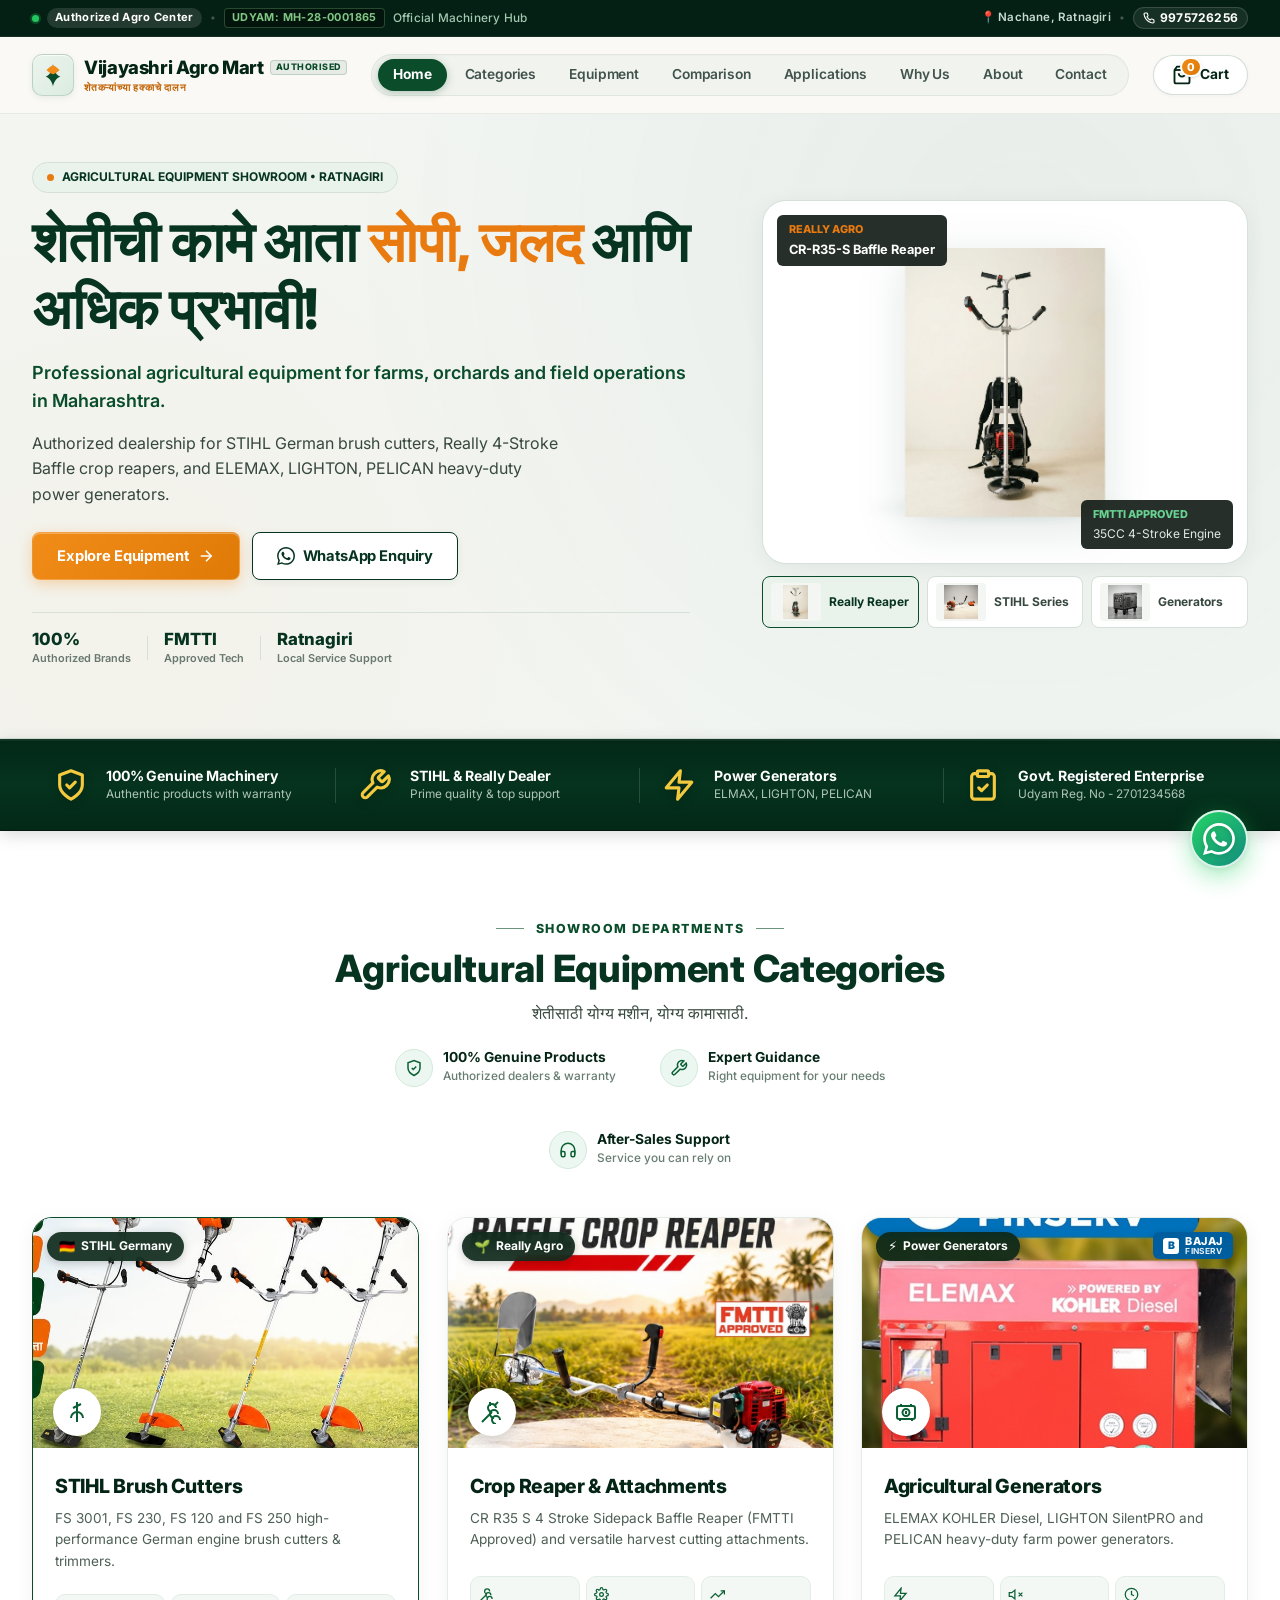
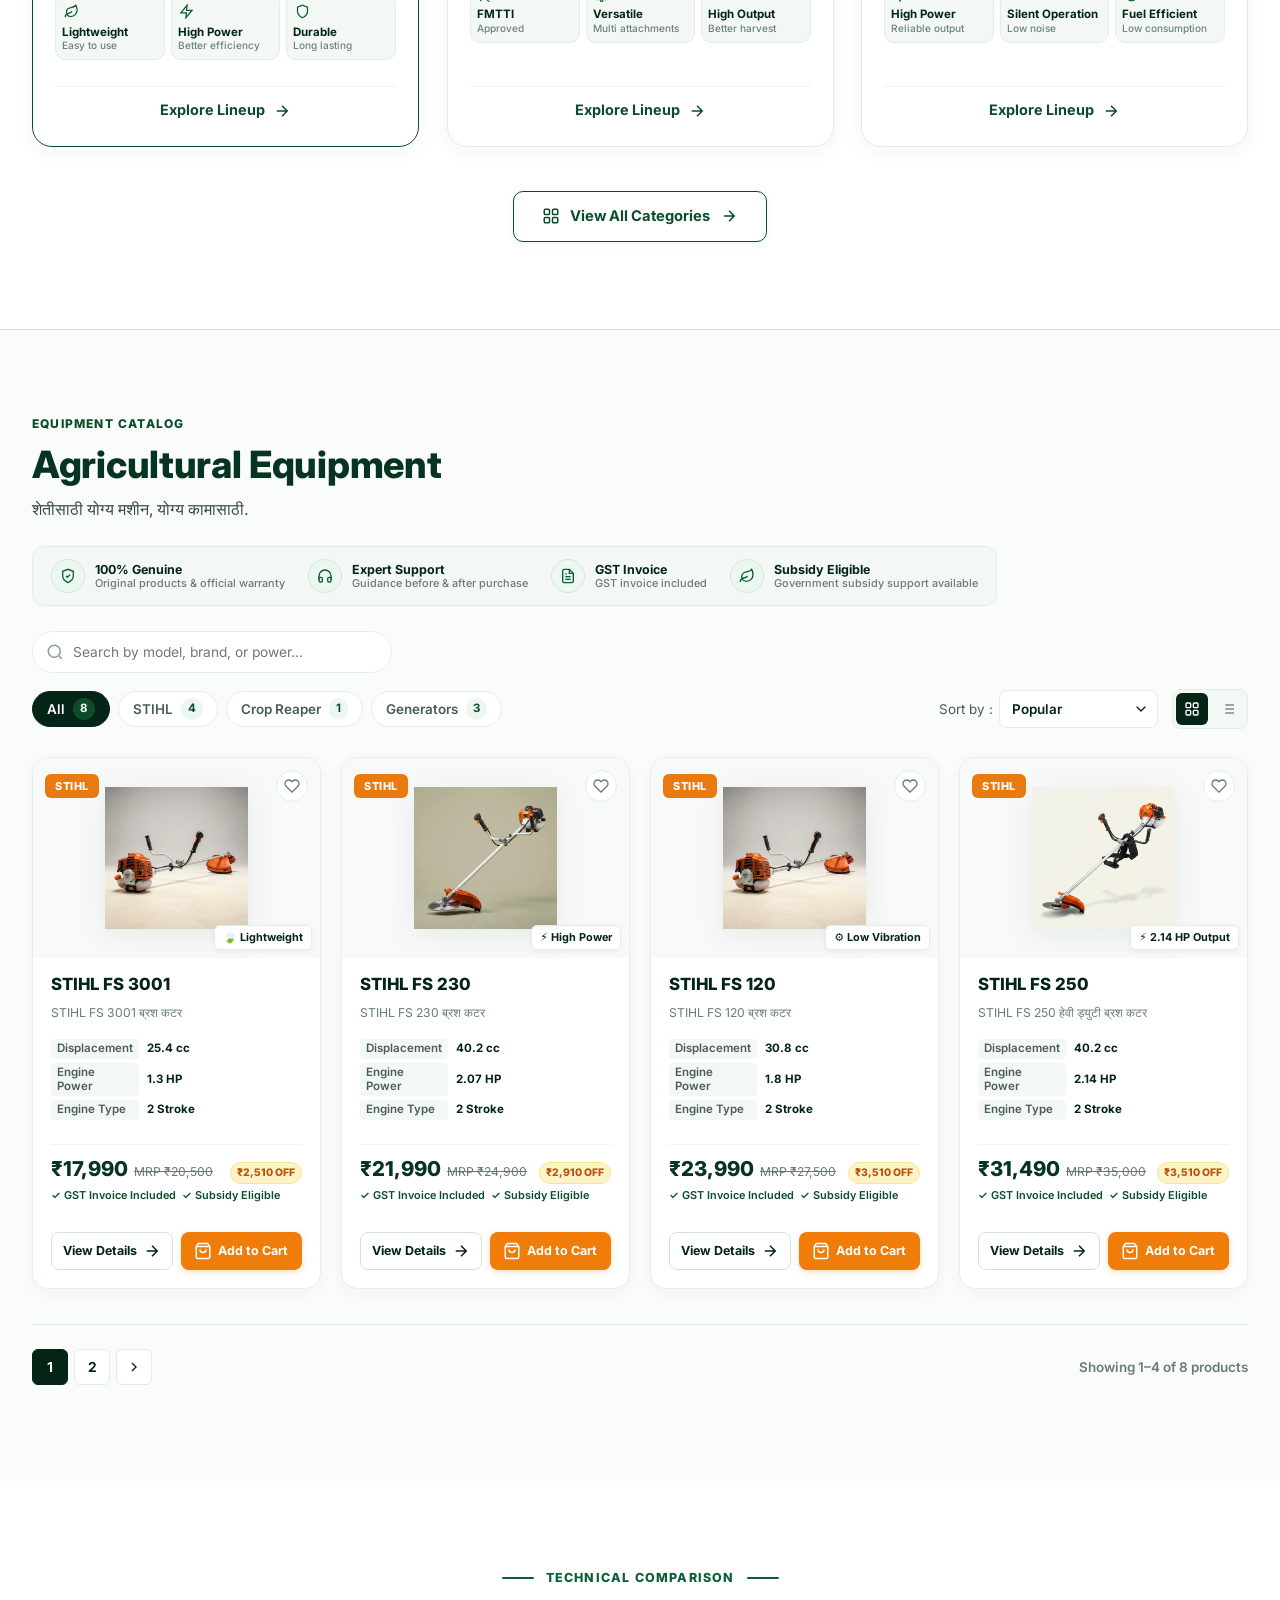
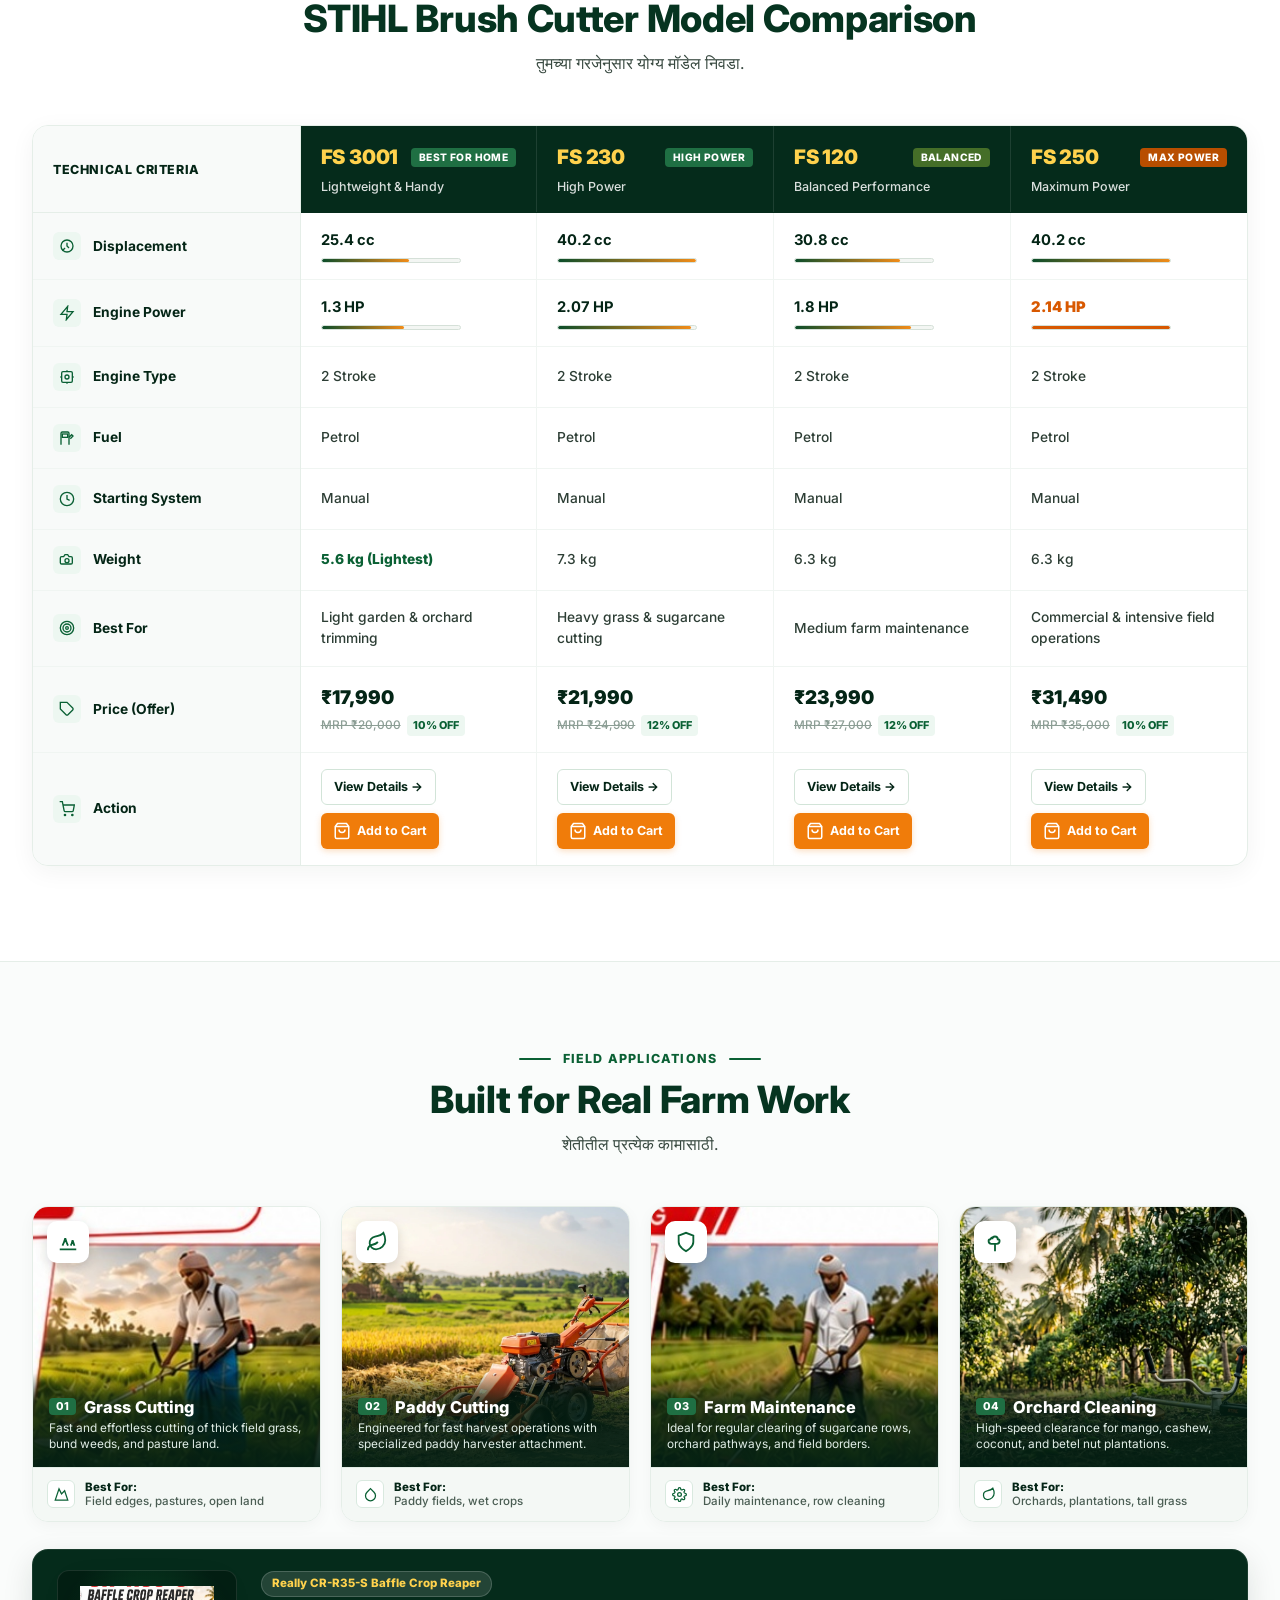
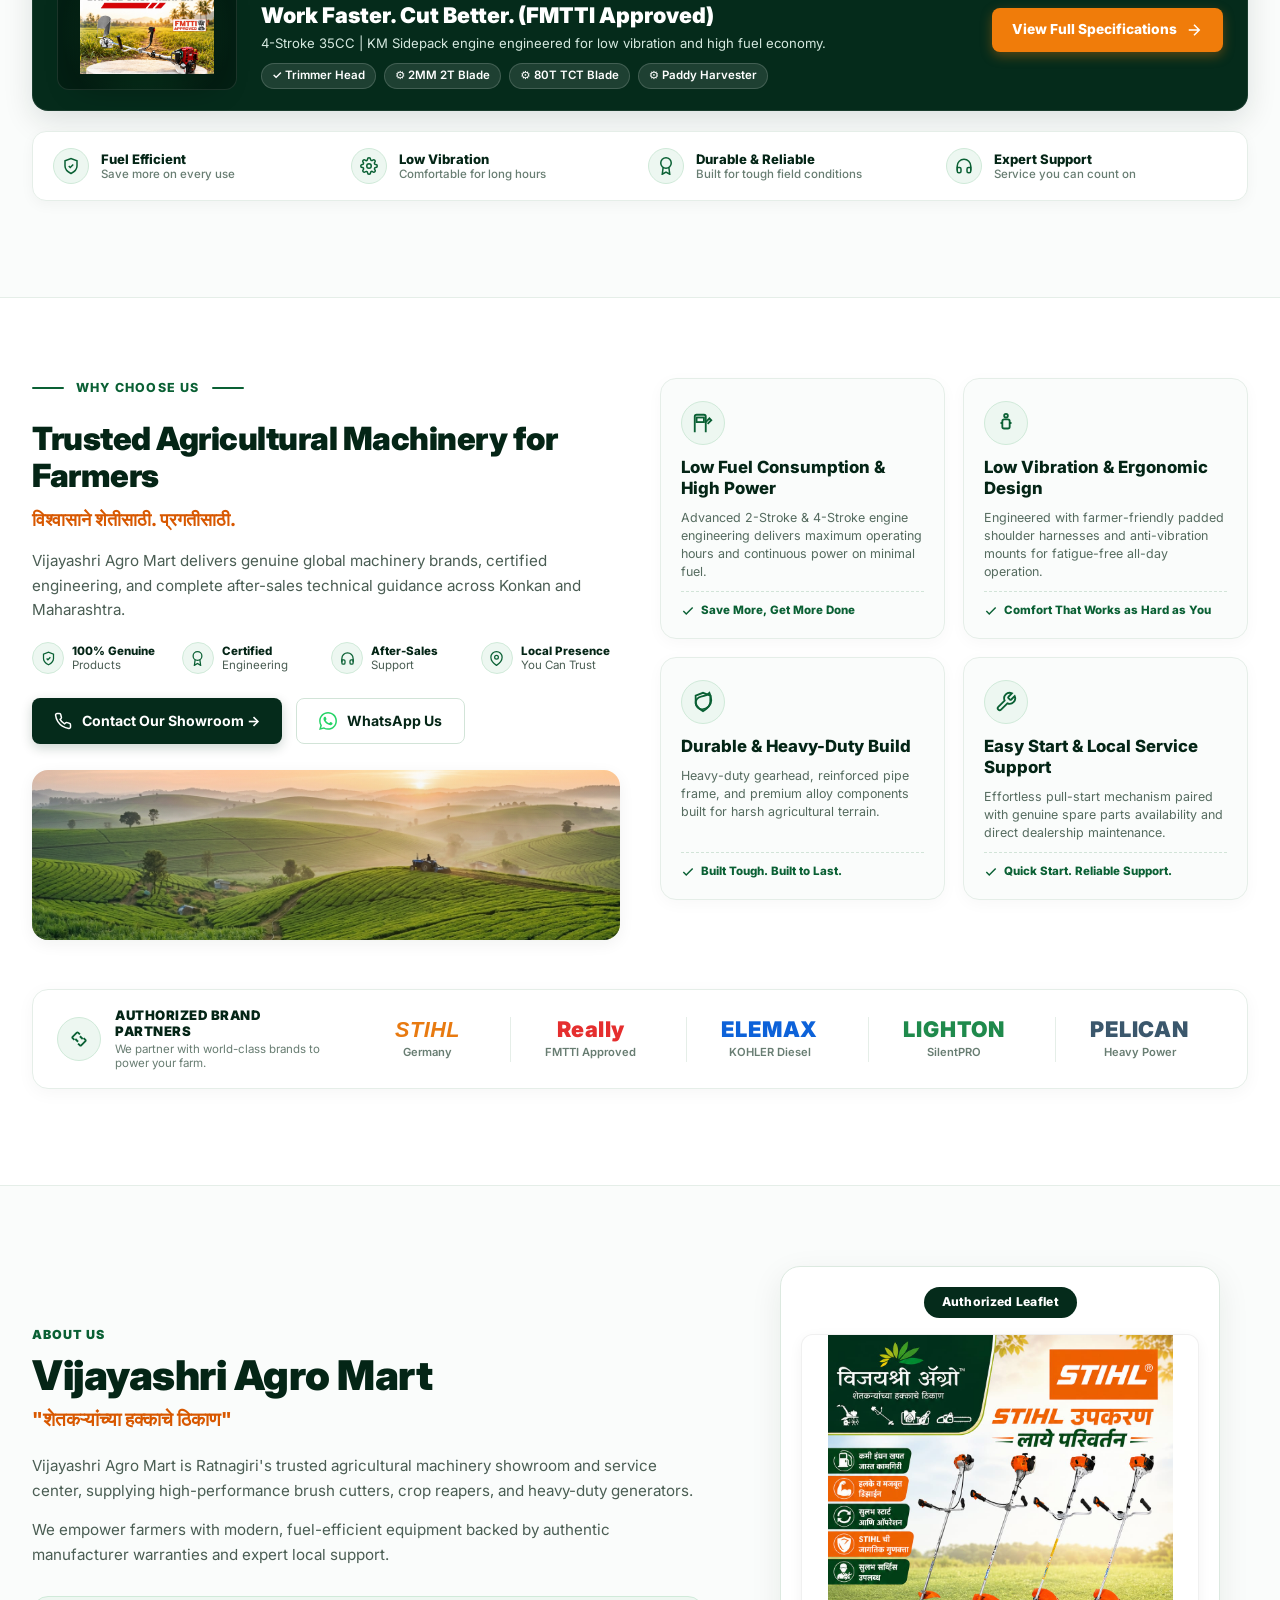
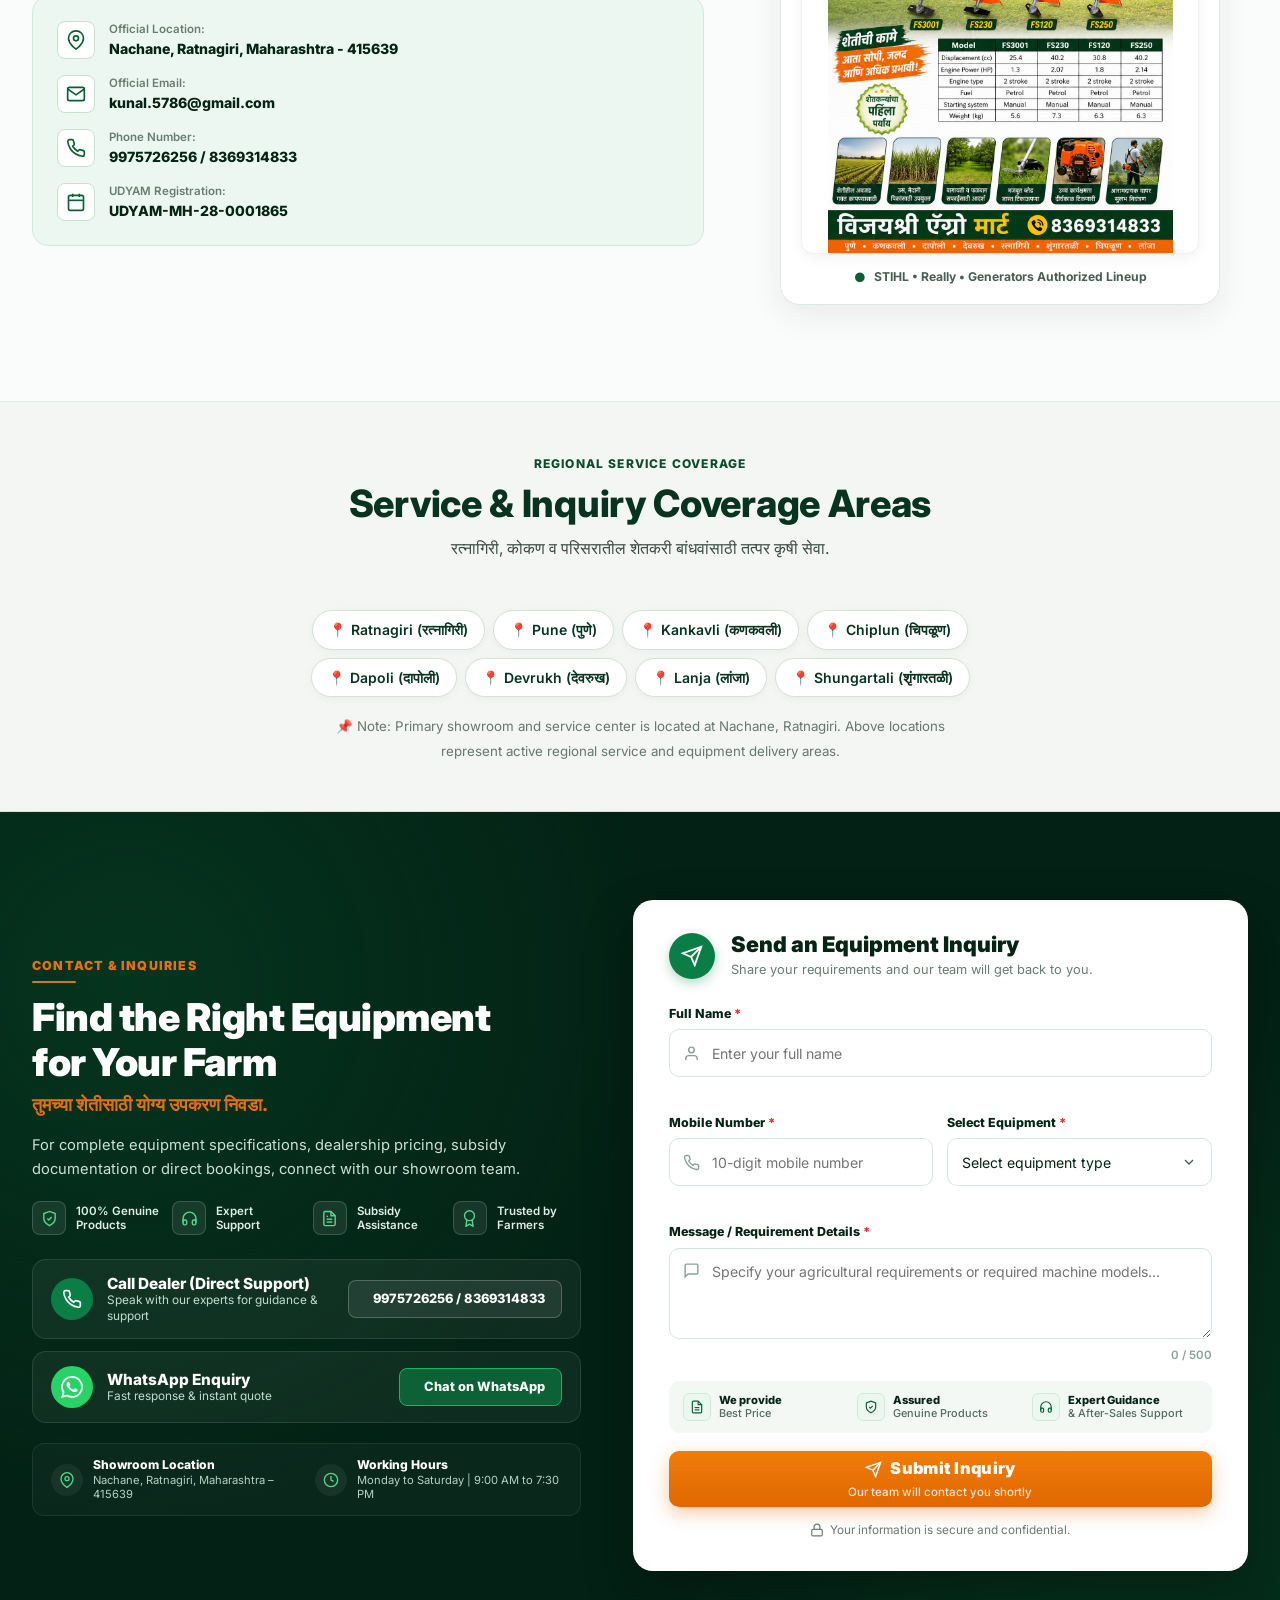
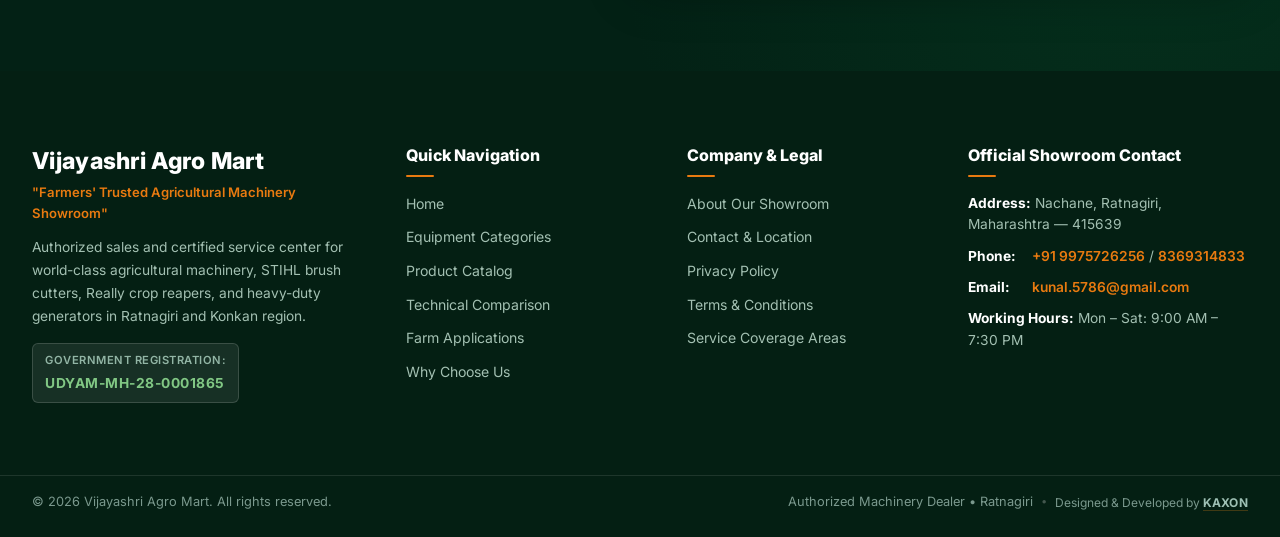
==== commit 4577a45d: "chore(assets): migrate product image from webp to jpg Update the image path and file extension for t" ====
--- a/live/index.html
+++ b/live/index.html
@@ -1291,7 +1291,7 @@
         <div class="reaper-highlight-card reveal-on-scroll">
           <!-- Left: Product Image -->
           <div class="reaper-img-box">
-            <img src="assets/generated-products/really-cr-r35-s.webp" alt="Really CR-R35-S Baffle Crop Reaper" width="220" height="150" loading="lazy">
+            <img src="assets/images/really-cr-r35-s.jpg" alt="Really CR-R35-S Baffle Crop Reaper" width="220" height="150" loading="lazy">
           </div>
 
           <!-- Middle: Content & Accessories -->
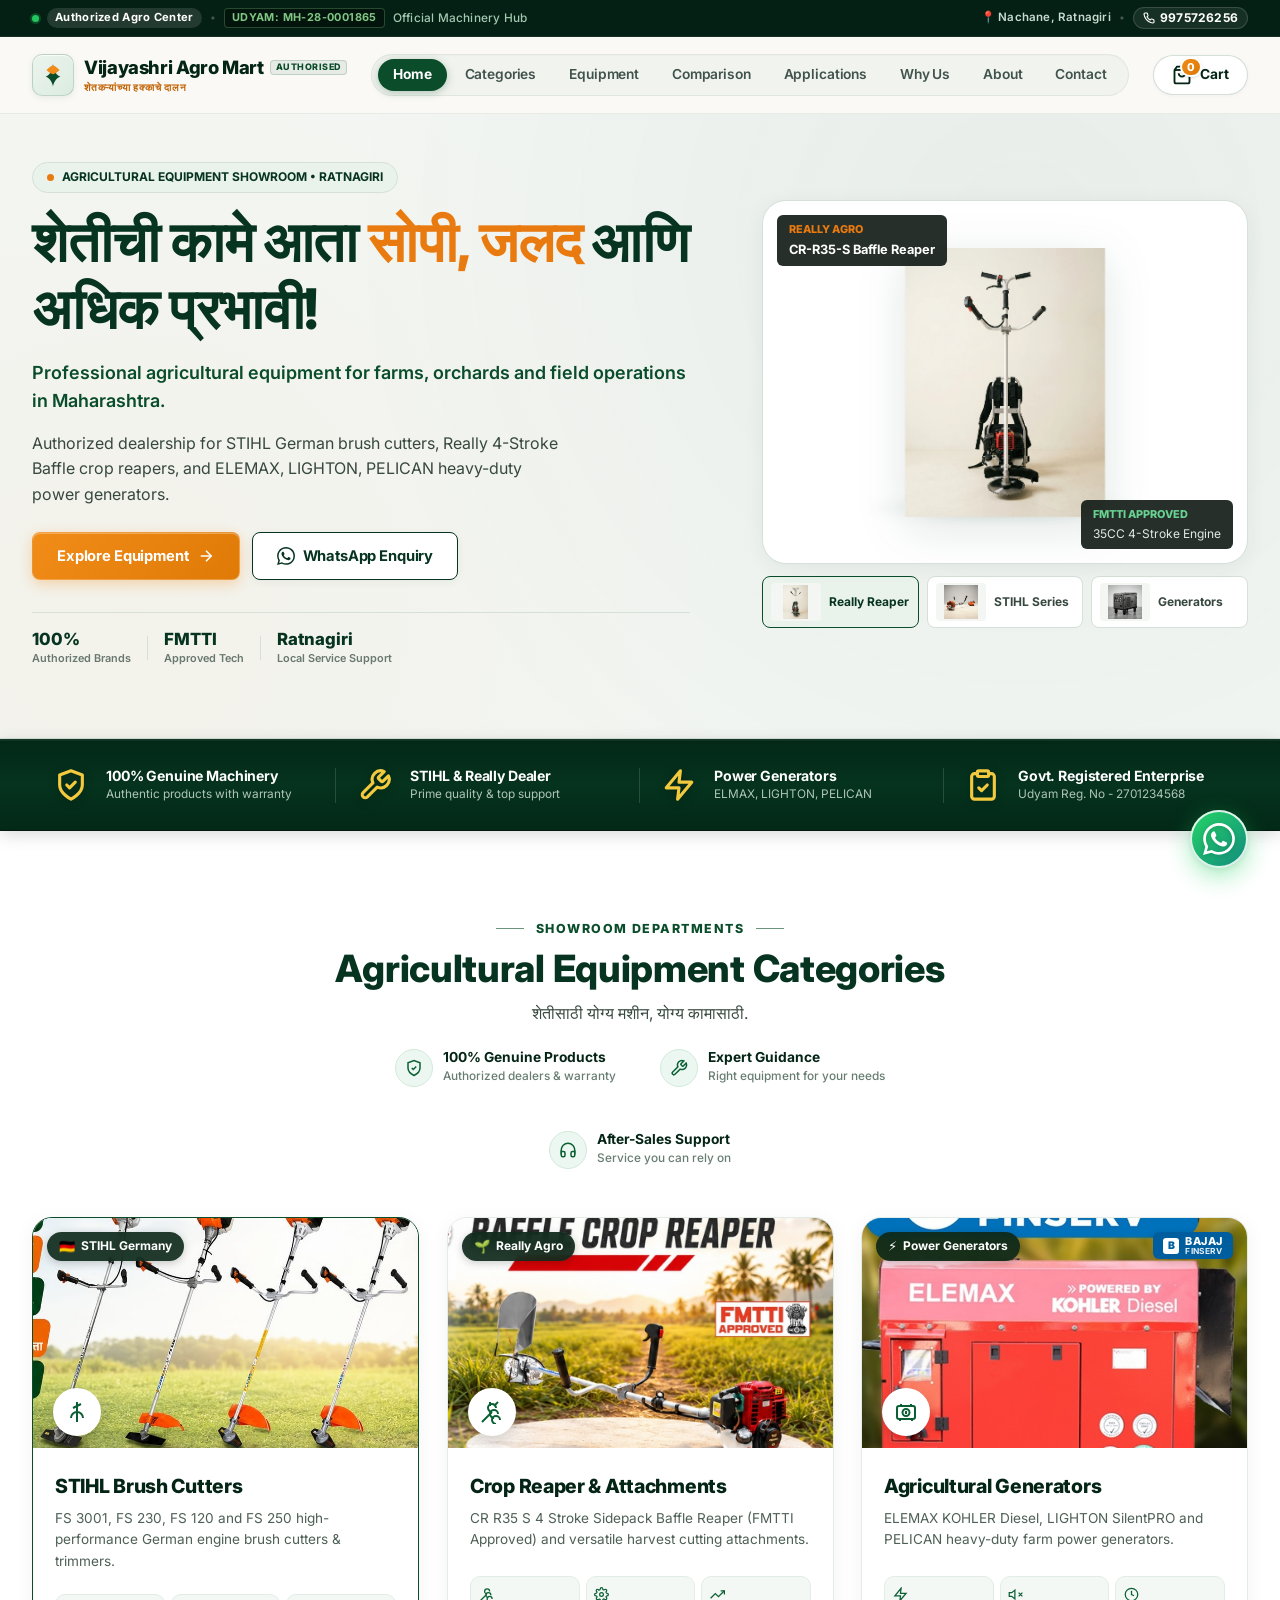
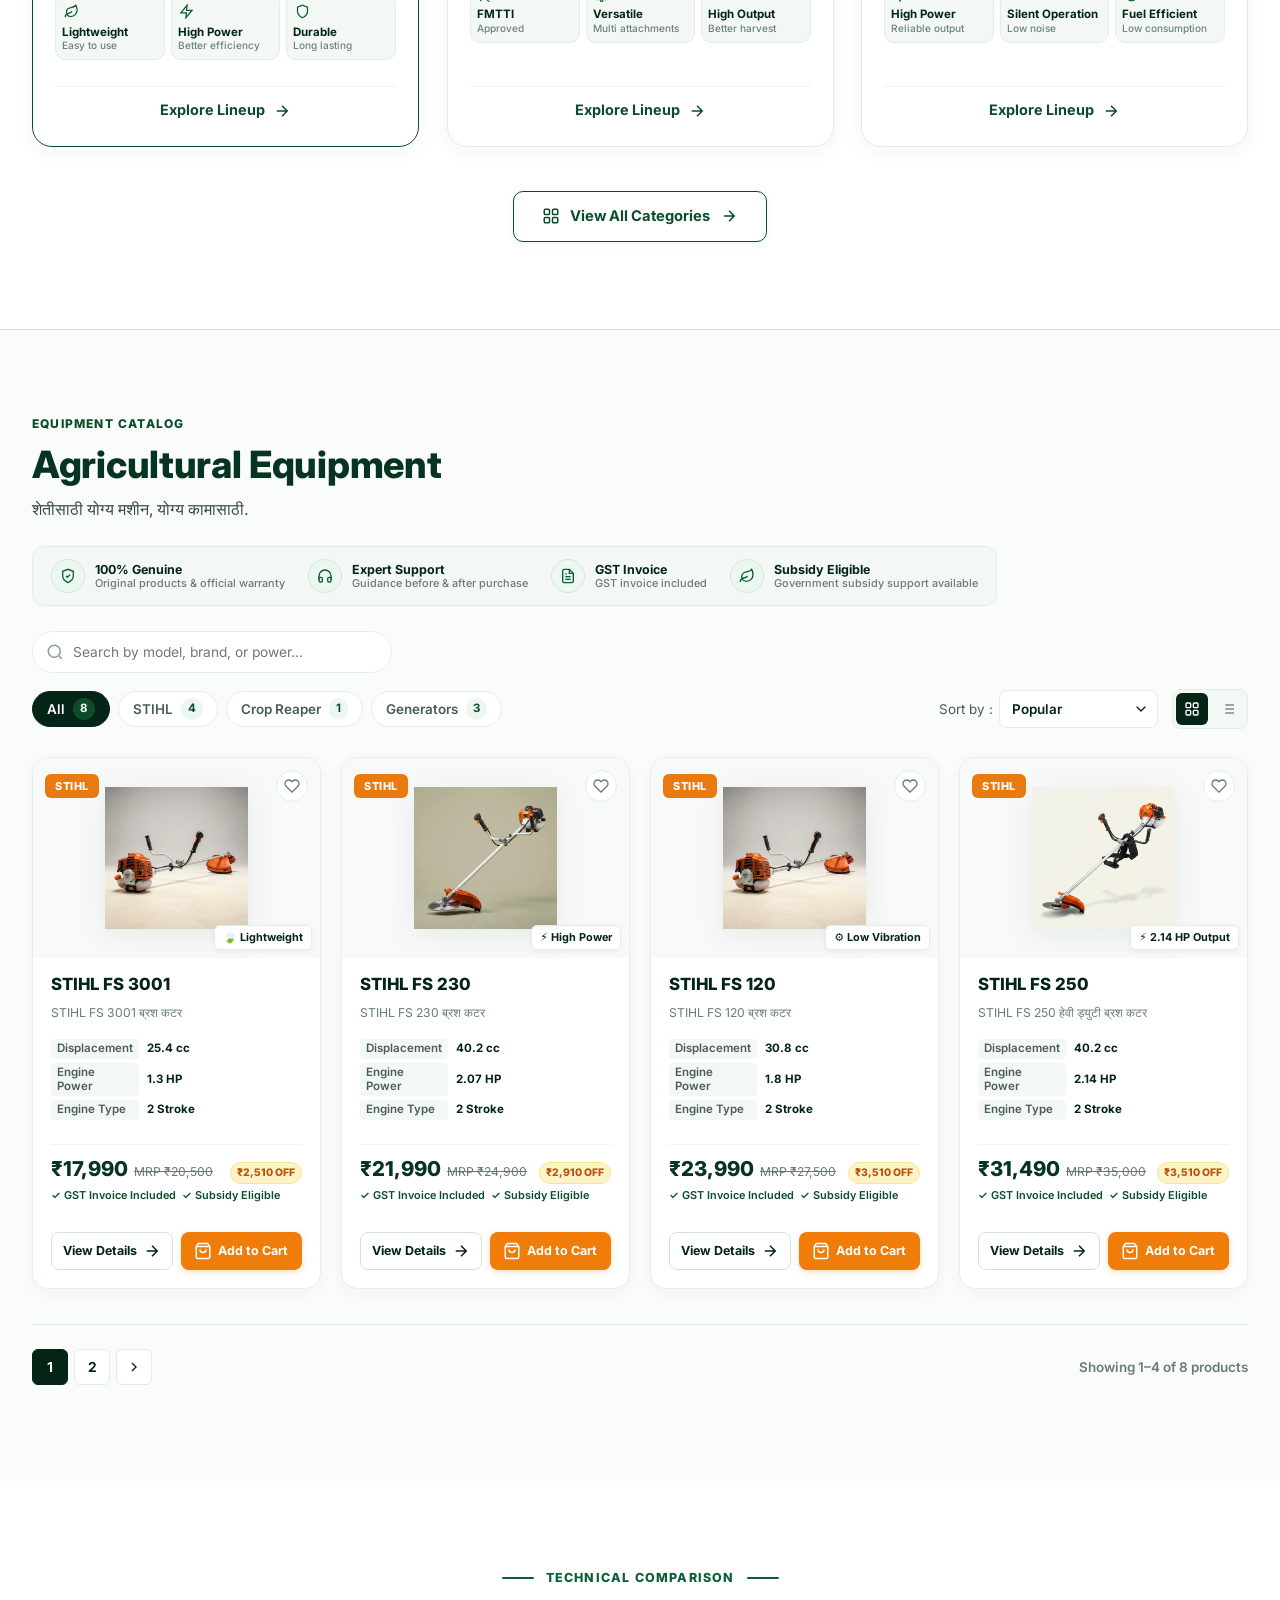
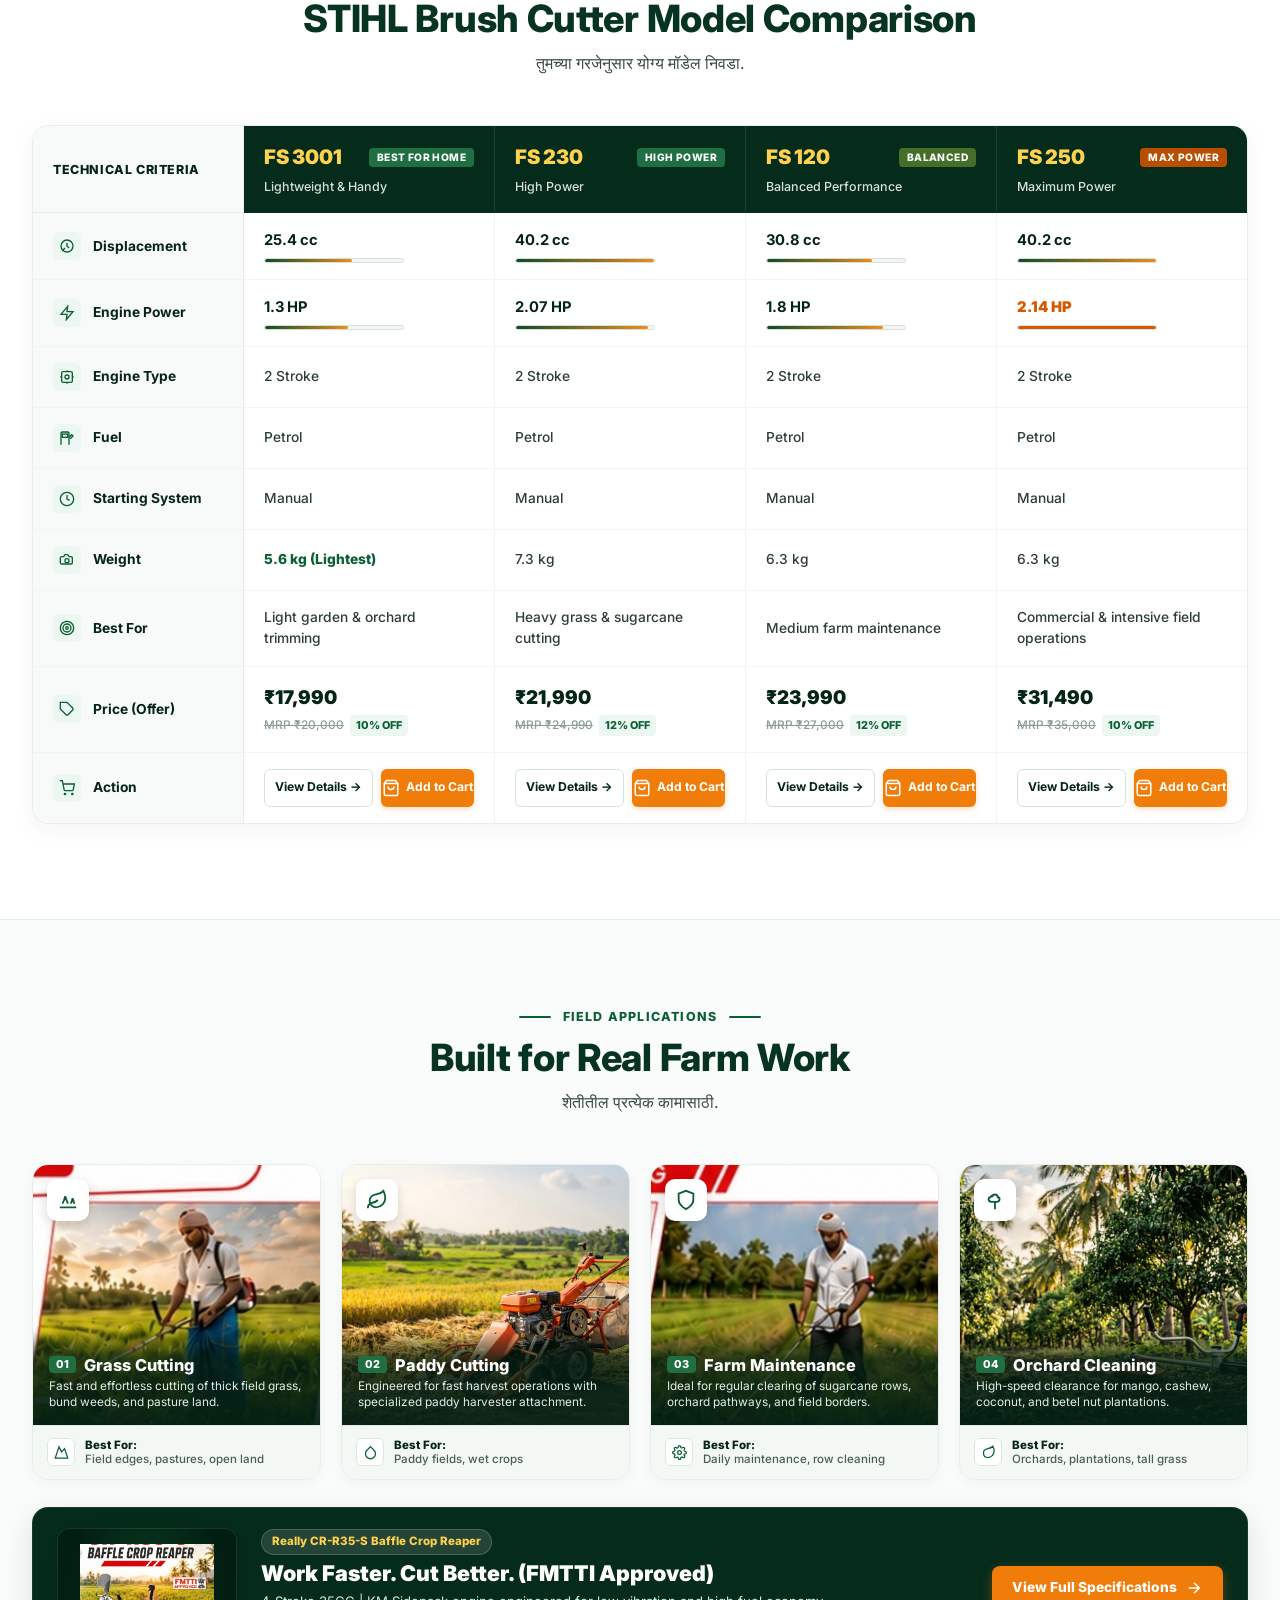
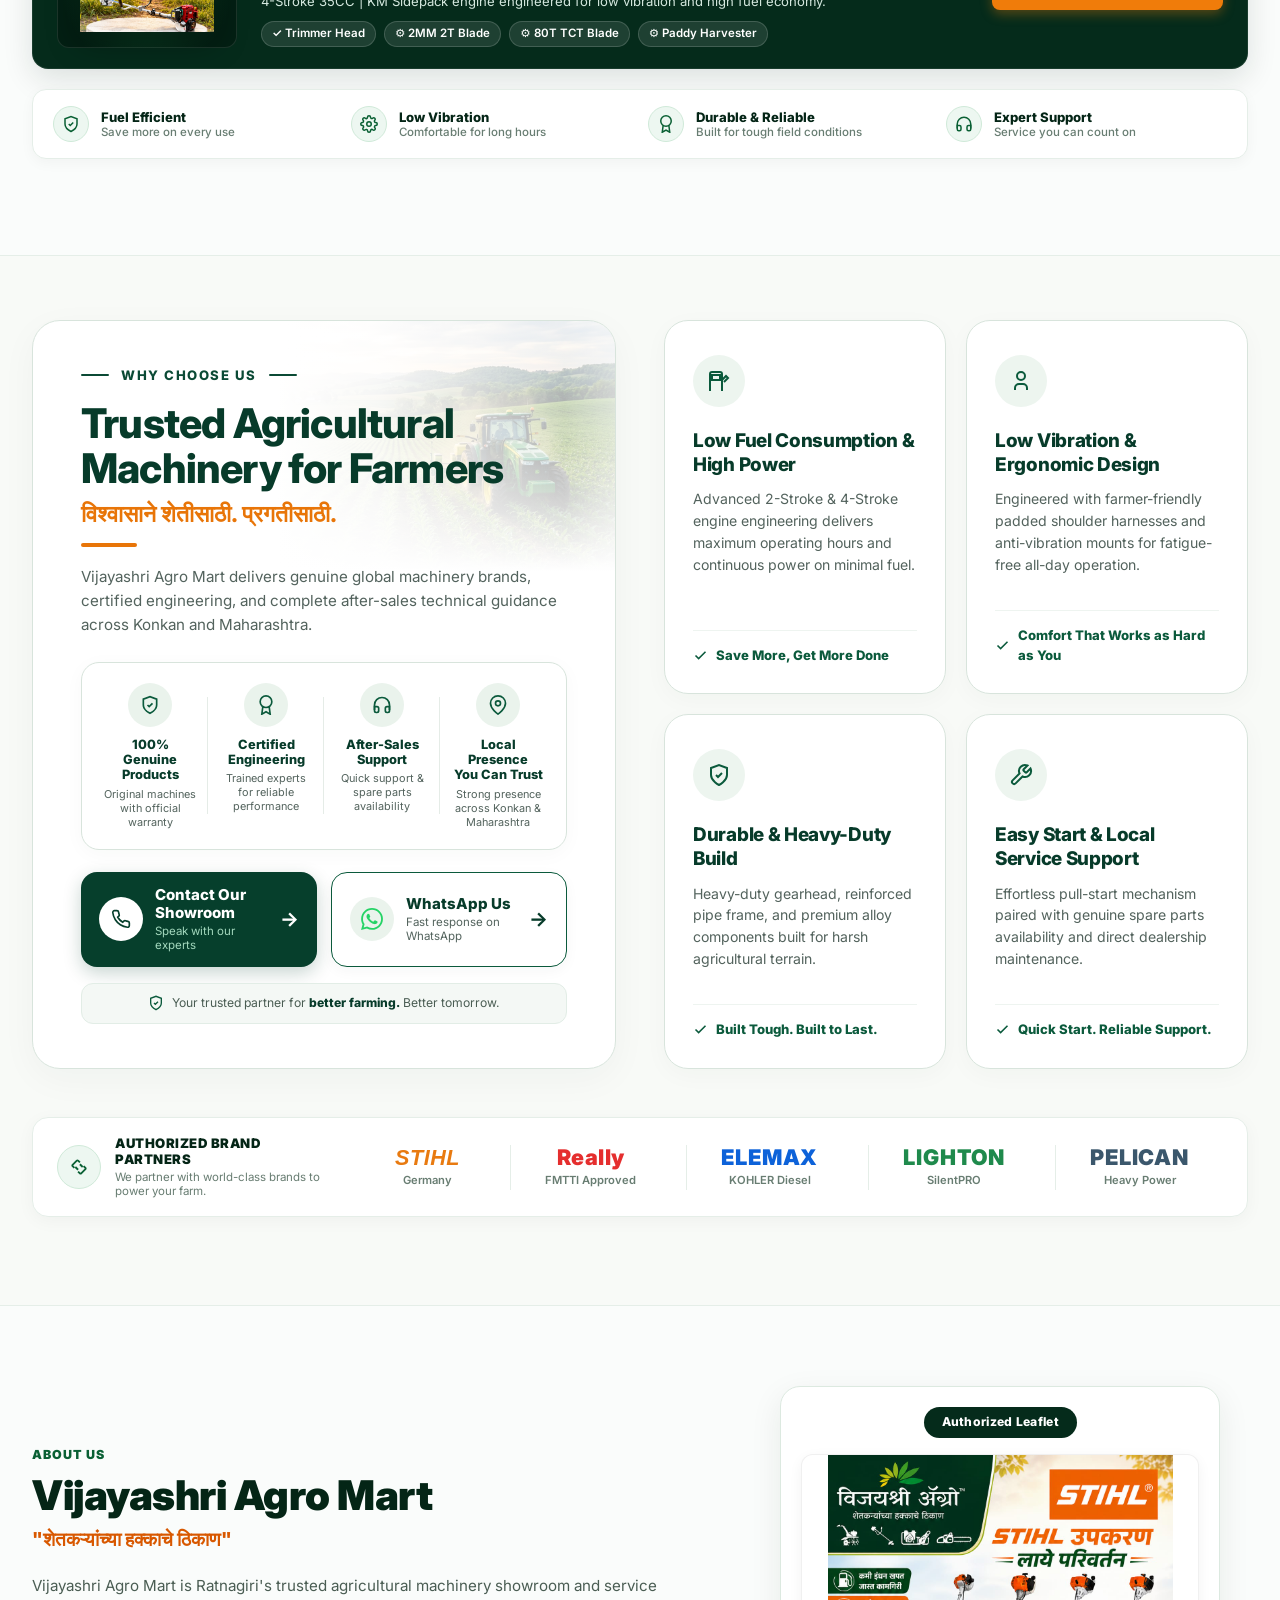
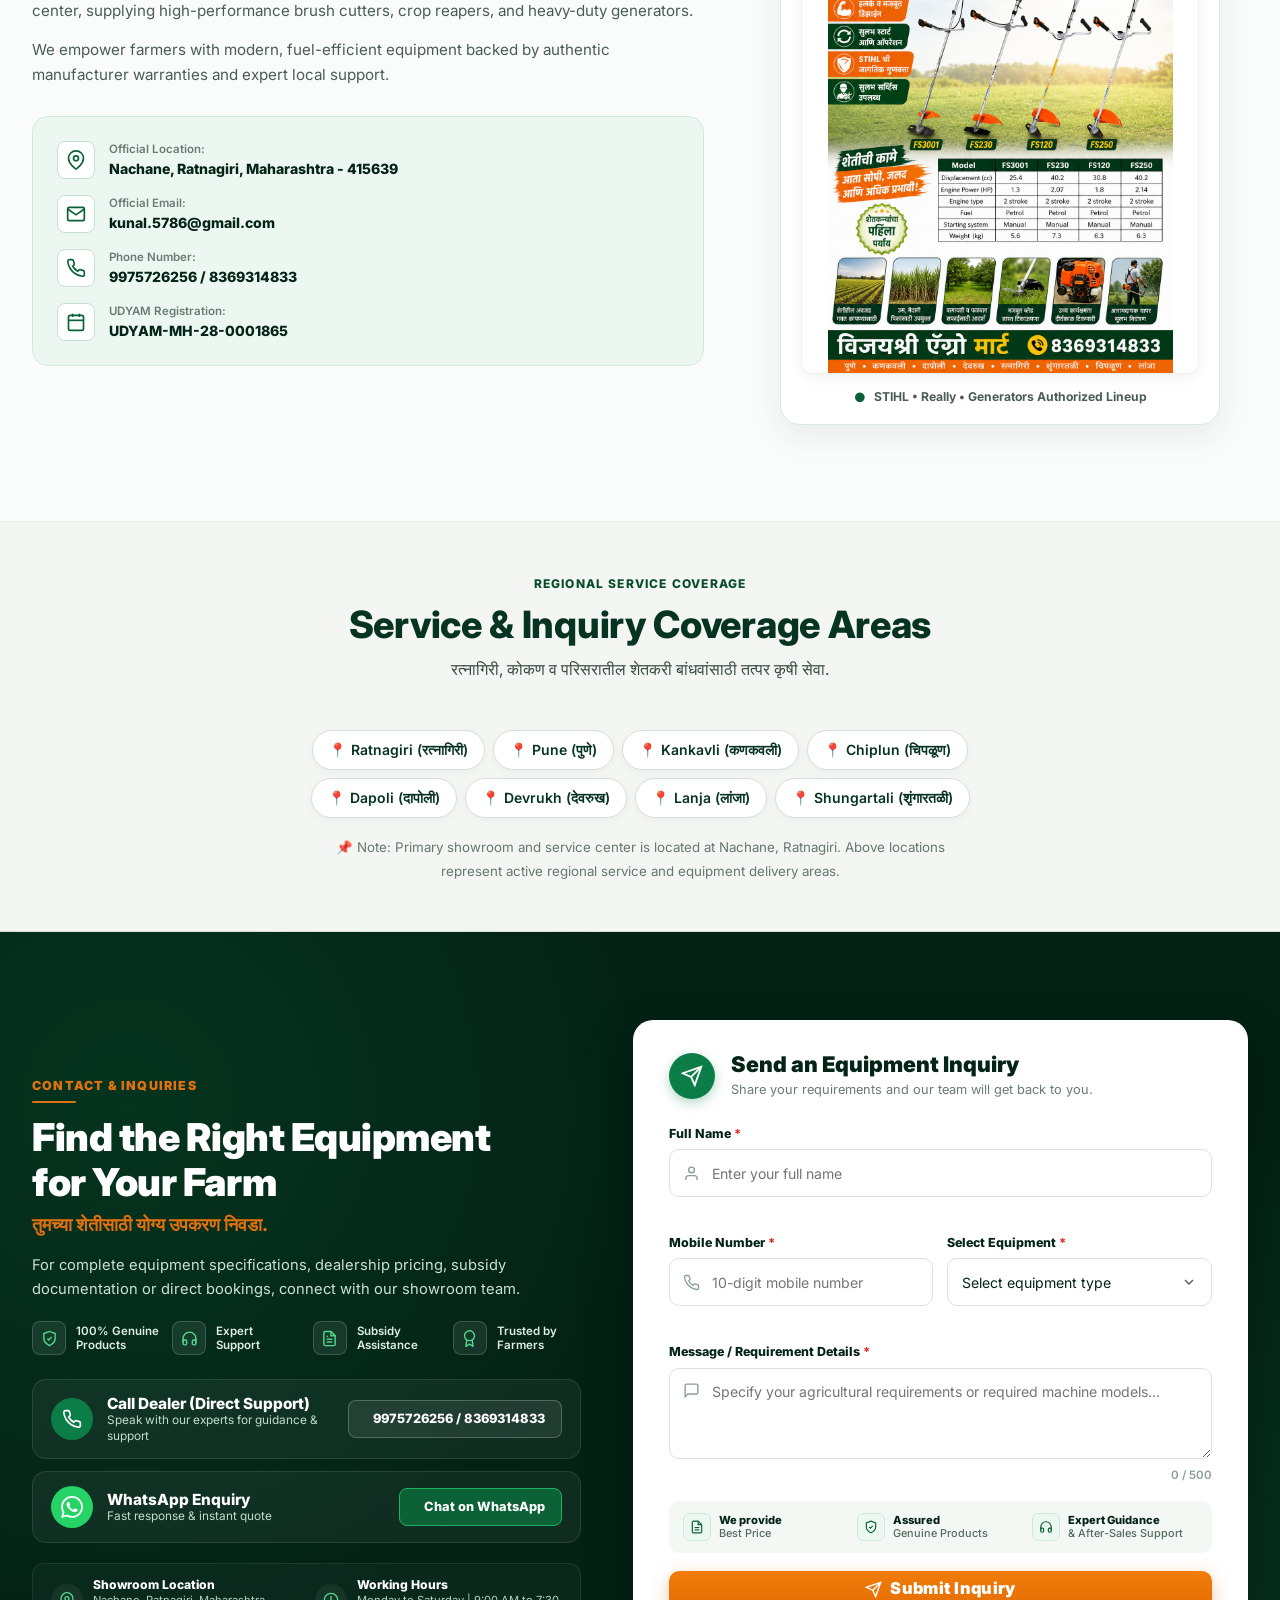
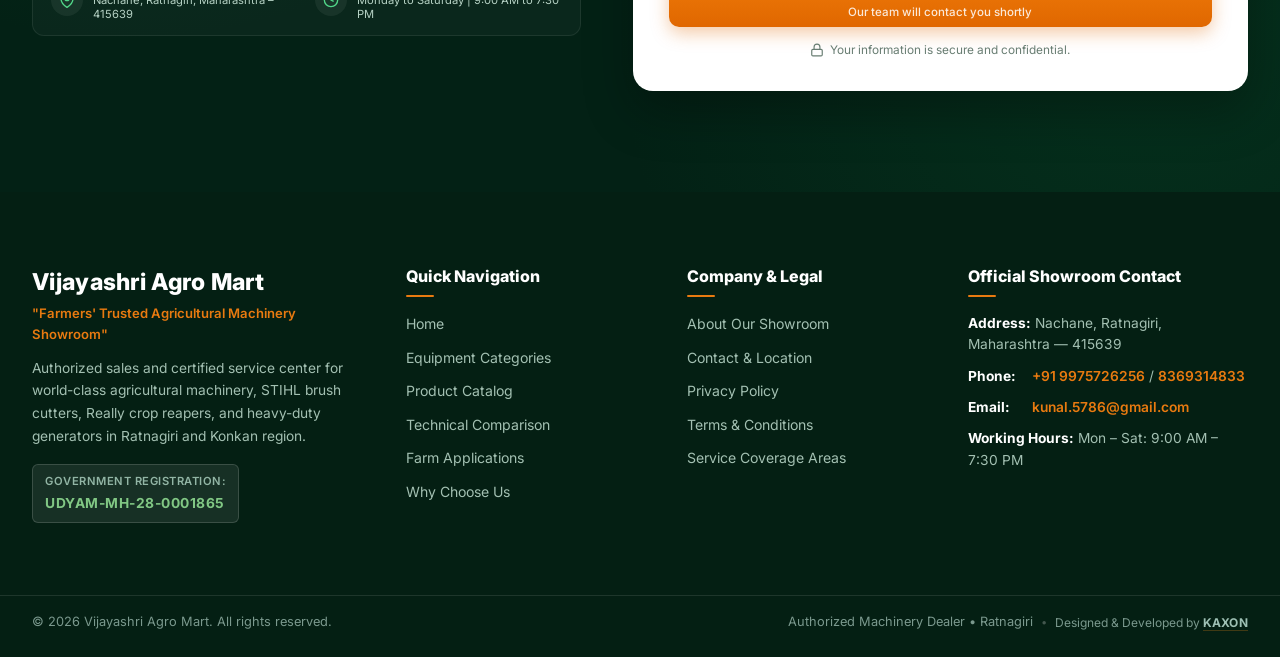
==== commit d584647c: "feat(ui): overhaul "Why Us" section with new visual identity Implement a comprehensive redesign of t" ====
--- a/live/index.html
+++ b/live/index.html
@@ -1380,87 +1380,127 @@
       <div class="container">
         <div class="why-us-split-layout">
           <!-- Left Column: Editorial Authority & Panoramic Landscape -->
+          <!-- Left Column: Editorial Authority & Panoramic Landscape -->
           <div class="why-left-column reveal-on-scroll">
-            <div class="comparison-section-eyebrow" style="justify-content: flex-start;">
-              <span class="eyebrow-line" aria-hidden="true"></span>
-              <span class="eyebrow-text">WHY CHOOSE US</span>
-              <span class="eyebrow-line" aria-hidden="true"></span>
-            </div>
-
-            <h2 class="why-main-title">Trusted Agricultural Machinery for Farmers</h2>
+            <!-- Photographic Blend Backdrop -->
+            <div class="why-hero-scenic-blend" aria-hidden="true">
+              <img src="assets/images/why-us-tractor-hero.jpg" alt="" loading="lazy">
+              <div class="why-scenic-fade-mask"></div>
+            </div>
+
+            <div class="why-eyebrow-row">
+              <span class="why-eyebrow-dash" aria-hidden="true"></span>
+              <span class="why-eyebrow-text">WHY CHOOSE US</span>
+              <span class="why-eyebrow-dash" aria-hidden="true"></span>
+            </div>
+
+            <h2 class="why-main-title">Trusted Agricultural<br>Machinery for Farmers</h2>
             <p class="why-marathi-subtitle">विश्वासाने शेतीसाठी. प्रगतीसाठी.</p>
+            <div class="why-orange-accent-bar"></div>
 
             <p class="why-lead-text">
               Vijayashri Agro Mart delivers genuine global machinery brands, certified engineering, and complete after-sales technical guidance across Konkan and Maharashtra.
             </p>
 
-            <!-- 4 Quick Trust Badges -->
-            <div class="why-trust-pills-row">
-              <div class="why-trust-pill">
-                <div class="pill-icon-box">
+            <!-- 4 Trust Pillars in Floating White Strip -->
+            <div class="why-trust-pillars-strip">
+              <div class="why-trust-col">
+                <div class="why-trust-icon-circle">
                   <svg viewBox="0 0 24 24" fill="none" stroke="currentColor" stroke-width="2">
                     <path d="M12 22s8-4 8-10V5l-8-3-8 3v7c0 6 8 10 8 10z" />
                     <path d="m9 12 2 2 4-4" />
                   </svg>
                 </div>
-                <span><strong>100% Genuine</strong><br>Products</span>
-              </div>
-
-              <div class="why-trust-pill">
-                <div class="pill-icon-box">
+                <div class="why-trust-col-content">
+                  <strong class="why-trust-col-title">100% Genuine<br>Products</strong>
+                  <span class="why-trust-col-desc">Original machines with official warranty</span>
+                </div>
+              </div>
+
+              <div class="why-trust-col">
+                <div class="why-trust-icon-circle">
                   <svg viewBox="0 0 24 24" fill="none" stroke="currentColor" stroke-width="2">
                     <circle cx="12" cy="8" r="7" />
                     <polyline points="8.21 13.89 7 23 12 20 17 23 15.79 13.88" />
                   </svg>
                 </div>
-                <span><strong>Certified</strong><br>Engineering</span>
-              </div>
-
-              <div class="why-trust-pill">
-                <div class="pill-icon-box">
+                <div class="why-trust-col-content">
+                  <strong class="why-trust-col-title">Certified<br>Engineering</strong>
+                  <span class="why-trust-col-desc">Trained experts for reliable performance</span>
+                </div>
+              </div>
+
+              <div class="why-trust-col">
+                <div class="why-trust-icon-circle">
                   <svg viewBox="0 0 24 24" fill="none" stroke="currentColor" stroke-width="2">
                     <path d="M3 18v-6a9 9 0 0 1 18 0v6" />
                     <path
                       d="M21 19a2 2 0 0 1-2 2h-1a2 2 0 0 1-2-2v-3a2 2 0 0 1 2-2h3zM3 19a2 2 0 0 0 2 2h1a2 2 0 0 0 2-2v-3a2 2 0 0 0-2-2H3z" />
                   </svg>
                 </div>
-                <span><strong>After-Sales</strong><br>Support</span>
-              </div>
-
-              <div class="why-trust-pill">
-                <div class="pill-icon-box">
+                <div class="why-trust-col-content">
+                  <strong class="why-trust-col-title">After-Sales<br>Support</strong>
+                  <span class="why-trust-col-desc">Quick support & spare parts availability</span>
+                </div>
+              </div>
+
+              <div class="why-trust-col">
+                <div class="why-trust-icon-circle">
                   <svg viewBox="0 0 24 24" fill="none" stroke="currentColor" stroke-width="2">
                     <path d="M21 10c0 7-9 13-9 13s-9-6-9-13a9 9 0 0 1 18 0z" />
                     <circle cx="12" cy="10" r="3" />
                   </svg>
                 </div>
-                <span><strong>Local Presence</strong><br>You Can Trust</span>
-              </div>
-            </div>
-
-            <!-- Dual Action Buttons -->
+                <div class="why-trust-col-content">
+                  <strong class="why-trust-col-title">Local Presence<br>You Can Trust</strong>
+                  <span class="why-trust-col-desc">Strong presence across Konkan & Maharashtra</span>
+                </div>
+              </div>
+            </div>
+
+            <!-- Dual Action Contact Buttons -->
             <div class="why-actions-cluster">
-              <a href="#contact" class="btn-showroom-cta">
-                <svg class="icon-sm" viewBox="0 0 24 24" fill="none" stroke="currentColor" stroke-width="2">
-                  <path
-                    d="M22 16.92v3a2 2 0 0 1-2.18 2 19.79 19.79 0 0 1-8.63-3.07 19.5 19.5 0 0 1-6-6 19.79 19.79 0 0 1-3.07-8.67A2 2 0 0 1 4.11 2h3a2 2 0 0 1 2 1.72 12.84 12.84 0 0 0 .7 2.81 2 2 0 0 1-.45 2.11L8.09 9.91a16 16 0 0 0 6 6l1.27-1.27a2 2 0 0 1 2.11-.45 12.84 12.84 0 0 0 2.81.7A2 2 0 0 1 22 16.92z" />
-                </svg>
-                <span>Contact Our Showroom →</span>
+              <a href="#contact" class="btn-showroom-card-primary">
+                <div class="btn-action-left">
+                  <span class="btn-action-icon-circle phone-circle">
+                    <svg viewBox="0 0 24 24" fill="none" stroke="currentColor" stroke-width="2">
+                      <path
+                        d="M22 16.92v3a2 2 0 0 1-2.18 2 19.79 19.79 0 0 1-8.63-3.07 19.5 19.5 0 0 1-6-6 19.79 19.79 0 0 1-3.07-8.67A2 2 0 0 1 4.11 2h3a2 2 0 0 1 2 1.72 12.84 12.84 0 0 0 .7 2.81 2 2 0 0 1-.45 2.11L8.09 9.91a16 16 0 0 0 6 6l1.27-1.27a2 2 0 0 1 2.11-.45 12.84 12.84 0 0 0 2.81.7A2 2 0 0 1 22 16.92z" />
+                    </svg>
+                  </span>
+                  <div class="btn-action-text">
+                    <strong class="btn-action-heading">Contact Our Showroom</strong>
+                    <span class="btn-action-sub">Speak with our experts</span>
+                  </div>
+                </div>
+                <span class="btn-action-arrow">→</span>
               </a>
-              <button class="btn-whatsapp-cta" onclick="openWhatsAppChat()">
-                <svg class="icon-sm" viewBox="0 0 24 24" fill="currentColor">
-                  <path
-                    d="M.057 24l1.687-6.163c-1.041-1.804-1.588-3.849-1.587-5.946.003-6.556 5.338-11.891 11.893-11.891 3.181.001 6.167 1.24 8.413 3.488 2.245 2.248 3.481 5.236 3.48 8.414-.003 6.557-5.338 11.892-11.893 11.892-1.99-.001-3.951-.5-5.688-1.448l-6.305 1.654zm6.597-3.807c1.676.995 3.276 1.591 5.392 1.592 5.448 0 9.886-4.434 9.889-9.885.002-5.462-4.415-9.89-9.881-9.892-5.452 0-9.887 4.434-9.889 9.884-.001 2.225.651 3.891 1.746 5.634l-.999 3.648 3.742-.981zm11.387-5.464c-.074-.124-.272-.198-.57-.347-.297-.149-1.758-.868-2.031-.967-.272-.099-.47-.149-.669.149-.198.297-.768.967-.941 1.165-.173.198-.347.223-.644.074-.297-.149-1.255-.462-2.39-1.475-.883-.788-1.48-1.761-1.653-2.059-.173-.297-.018-.458.13-.606.134-.133.297-.347.446-.521.151-.172.2-.296.3-.495.099-.198.05-.372-.025-.521-.075-.148-.669-1.611-.916-2.206-.242-.579-.487-.501-.669-.51l-.57-.01c-.198 0-.52.074-.792.372s-1.04 1.016-1.04 2.479 1.065 2.876 1.213 3.074c.149.198 2.095 3.2 5.076 4.487.709.306 1.263.489 1.694.626.712.226 1.36.194 1.872.118.571-.085 1.758-.719 2.006-1.413.248-.695.248-1.29.173-1.414z" />
-                </svg>
-                <span>WhatsApp Us</span>
-              </button>
-            </div>
-
-            <!-- Panoramic Farm Landscape Image Plate -->
-            <div class="why-landscape-plate">
-              <img src="assets/images/farm-landscape-why-us.jpg" alt="Lush agricultural farmland hills" width="560"
-                height="240" loading="lazy">
-              <div class="why-landscape-overlay"></div>
+
+              <a href="https://wa.me/919975726256?text=Hello%20Vijayashri%20Agro%20Mart,%20I%20would%20like%20to%20know%20more%20about%20your%20agricultural%20machinery."
+                target="_blank" rel="noopener noreferrer" class="btn-showroom-card-secondary">
+                <div class="btn-action-left">
+                  <span class="btn-action-icon-circle wa-circle">
+                    <svg viewBox="0 0 24 24" fill="currentColor">
+                      <path
+                        d="M.057 24l1.687-6.163c-1.041-1.804-1.588-3.849-1.587-5.946.003-6.556 5.338-11.891 11.893-11.891 3.181.001 6.167 1.24 8.413 3.488 2.245 2.248 3.481 5.236 3.48 8.414-.003 6.557-5.338 11.892-11.893 11.892-1.99-.001-3.951-.5-5.688-1.448l-6.305 1.654zm6.597-3.807c1.676.995 3.276 1.591 5.392 1.592 5.448 0 9.886-4.434 9.889-9.885.002-5.462-4.415-9.89-9.881-9.892-5.452 0-9.887 4.434-9.889 9.884-.001 2.225.651 3.891 1.746 5.634l-.999 3.648 3.742-.981zm11.387-5.464c-.074-.124-.272-.198-.57-.347-.297-.149-1.758-.868-2.031-.967-.272-.099-.47-.149-.669.149-.198.297-.768.967-.941 1.165-.173.198-.347.223-.644.074-.297-.149-1.255-.462-2.39-1.475-.883-.788-1.48-1.761-1.653-2.059-.173-.297-.018-.458.13-.606.134-.133.297-.347.446-.521.151-.172.2-.296.3-.495.099-.198.05-.372-.025-.521-.075-.148-.669-1.611-.916-2.206-.242-.579-.487-.501-.669-.51l-.57-.01c-.198 0-.52.074-.792.372s-1.04 1.016-1.04 2.479 1.065 2.876 1.213 3.074c.149.198 2.095 3.2 5.076 4.487.709.306 1.263.489 1.694.626.712.226 1.36.194 1.872.118.571-.085 1.758-.719 2.006-1.413.248-.695.248-1.29.173-1.414z" />
+                    </svg>
+                  </span>
+                  <div class="btn-action-text">
+                    <strong class="btn-action-heading">WhatsApp Us</strong>
+                    <span class="btn-action-sub">Fast response on WhatsApp</span>
+                  </div>
+                </div>
+                <span class="btn-action-arrow green-arrow">→</span>
+              </a>
+            </div>
+
+            <!-- Bottom Reassurance Strip -->
+            <div class="why-footer-reassurance-bar">
+              <svg class="reassurance-shield-icon" viewBox="0 0 24 24" fill="none" stroke="currentColor" stroke-width="2">
+                <path d="M12 22s8-4 8-10V5l-8-3-8 3v7c0 6 8 10 8 10z" />
+                <path d="m9 12 2 2 4-4" />
+              </svg>
+              <span>Your trusted partner for <strong>better farming.</strong> Better tomorrow.</span>
             </div>
           </div>
 
@@ -1476,10 +1516,9 @@
                 </svg>
               </div>
               <h3 class="benefit-title">Low Fuel Consumption & High Power</h3>
-              <p class="benefit-desc">Advanced 2-Stroke & 4-Stroke engine engineering delivers maximum operating hours and
-                continuous power on minimal fuel.</p>
+              <p class="benefit-desc">Advanced 2-Stroke & 4-Stroke engine engineering delivers maximum operating hours and continuous power on minimal fuel.</p>
               <div class="benefit-footer-check">
-                <svg viewBox="0 0 24 24" fill="none" stroke="currentColor" stroke-width="2">
+                <svg viewBox="0 0 24 24" fill="none" stroke="currentColor" stroke-width="2.5">
                   <polyline points="20 6 9 17 4 12" />
                 </svg>
                 <span>Save More, Get More Done</span>
@@ -1490,16 +1529,14 @@
             <div class="benefit-box">
               <div class="benefit-icon-round" aria-hidden="true">
                 <svg viewBox="0 0 24 24" fill="none" stroke="currentColor" stroke-width="2">
-                  <circle cx="12" cy="4" r="2" />
-                  <path d="M10 8h4a2 2 0 0 1 2 2v6a2 2 0 0 1-2 2h-4a2 2 0 0 1-2-2v-6a2 2 0 0 1 2-2z" />
-                  <path d="M6 12h2M16 12h2" />
+                  <circle cx="12" cy="7" r="4" />
+                  <path d="M6 21v-2a4 4 0 0 1 4-4h4a4 4 0 0 1 4 4v2" />
                 </svg>
               </div>
               <h3 class="benefit-title">Low Vibration & Ergonomic Design</h3>
-              <p class="benefit-desc">Engineered with farmer-friendly padded shoulder harnesses and anti-vibration mounts
-                for fatigue-free all-day operation.</p>
+              <p class="benefit-desc">Engineered with farmer-friendly padded shoulder harnesses and anti-vibration mounts for fatigue-free all-day operation.</p>
               <div class="benefit-footer-check">
-                <svg viewBox="0 0 24 24" fill="none" stroke="currentColor" stroke-width="2">
+                <svg viewBox="0 0 24 24" fill="none" stroke="currentColor" stroke-width="2.5">
                   <polyline points="20 6 9 17 4 12" />
                 </svg>
                 <span>Comfort That Works as Hard as You</span>
@@ -1511,14 +1548,13 @@
               <div class="benefit-icon-round" aria-hidden="true">
                 <svg viewBox="0 0 24 24" fill="none" stroke="currentColor" stroke-width="2">
                   <path d="M12 22s8-4 8-10V5l-8-3-8 3v7c0 6 8 10 8 10z" />
-                  <path d="M11 20A7 7 0 0 1 9.8 6.1C15.5 5 17 4.48 19 2c1 2 2 4.18 2 8 0 5.5-4.78 10-10 10Z" />
+                  <path d="m9 12 2 2 4-4" />
                 </svg>
               </div>
               <h3 class="benefit-title">Durable & Heavy-Duty Build</h3>
-              <p class="benefit-desc">Heavy-duty gearhead, reinforced pipe frame, and premium alloy components built for
-                harsh agricultural terrain.</p>
+              <p class="benefit-desc">Heavy-duty gearhead, reinforced pipe frame, and premium alloy components built for harsh agricultural terrain.</p>
               <div class="benefit-footer-check">
-                <svg viewBox="0 0 24 24" fill="none" stroke="currentColor" stroke-width="2">
+                <svg viewBox="0 0 24 24" fill="none" stroke="currentColor" stroke-width="2.5">
                   <polyline points="20 6 9 17 4 12" />
                 </svg>
                 <span>Built Tough. Built to Last.</span>
@@ -1529,15 +1565,13 @@
             <div class="benefit-box">
               <div class="benefit-icon-round" aria-hidden="true">
                 <svg viewBox="0 0 24 24" fill="none" stroke="currentColor" stroke-width="2">
-                  <path
-                    d="M14.7 6.3a1 1 0 0 0 0 1.4l1.6 1.6a1 1 0 0 0 1.4 0l3.77-3.77a6 6 0 0 1-7.94 7.94l-6.91 6.91a2.12 2.12 0 0 1-3-3l6.91-6.91a6 6 0 0 1 7.94-7.94l-3.76 3.76z" />
+                  <path d="M14.7 6.3a1 1 0 0 0 0 1.4l1.6 1.6a1 1 0 0 0 1.4 0l3.77-3.77a6 6 0 0 1-7.94 7.94l-6.91 6.91a2.12 2.12 0 0 1-3-3l6.91-6.91a6 6 0 0 1 7.94-7.94l-3.76 3.76z" />
                 </svg>
               </div>
               <h3 class="benefit-title">Easy Start & Local Service Support</h3>
-              <p class="benefit-desc">Effortless pull-start mechanism paired with genuine spare parts availability and
-                direct dealership maintenance.</p>
+              <p class="benefit-desc">Effortless pull-start mechanism paired with genuine spare parts availability and direct dealership maintenance.</p>
               <div class="benefit-footer-check">
-                <svg viewBox="0 0 24 24" fill="none" stroke="currentColor" stroke-width="2">
+                <svg viewBox="0 0 24 24" fill="none" stroke="currentColor" stroke-width="2.5">
                   <polyline points="20 6 9 17 4 12" />
                 </svg>
                 <span>Quick Start. Reliable Support.</span>
--- a/live/style.css
+++ b/live/style.css
@@ -2987,22 +2987,23 @@
   border-radius: 4px;
 }
 
-/* Action Cluster */
+/* Action Cluster (Desktop Side by Side) */
 .comp-action-cluster {
   display: flex;
   align-items: center;
   gap: 8px;
-  flex-wrap: wrap;
+  flex-wrap: nowrap;
+  width: 100%;
 }
 
 .btn-comp-details {
-  height: 36px;
-  padding: 0 12px;
+  height: 38px;
+  padding: 0 10px;
   background: #FFFFFF;
   border: 1.5px solid #D2E4D8;
   border-radius: 6px;
   color: #042516;
-  font-size: 0.78rem;
+  font-size: 0.76rem;
   font-weight: 700;
   cursor: pointer;
   white-space: nowrap;
@@ -3010,21 +3011,23 @@
   display: inline-flex;
   align-items: center;
   justify-content: center;
+  flex: 1 1 0;
 }
 
 .btn-comp-details:hover {
   border-color: #0B4D2A;
   background: #F4F8F5;
+  color: #0A6034;
 }
 
 .btn-comp-cart {
-  height: 36px;
-  padding: 0 12px;
+  height: 38px;
+  padding: 0 10px;
   background: #F07C0A;
   border: none;
   border-radius: 6px;
   color: #FFFFFF;
-  font-size: 0.78rem;
+  font-size: 0.76rem;
   font-weight: 700;
   cursor: pointer;
   display: inline-flex;
@@ -3034,6 +3037,7 @@
   white-space: nowrap;
   transition: all 0.2s ease;
   box-shadow: 0 2px 6px rgba(240, 124, 10, 0.25);
+  flex: 1 1 0;
 }
 
 .btn-comp-cart:hover {
@@ -3504,25 +3508,25 @@
 }
 
 /* --------------------------------------------------------------------------
-   12. Why Choose Us & Authorized Brand Partners (Pixel-Perfect Reference Match)
+   12. Why Choose Us (Pixel-Perfect Reference Match)
    -------------------------------------------------------------------------- */
 .why-us-section {
-  padding: 80px 0 96px;
-  background-color: #FFFFFF;
+  padding: 64px 0 88px;
+  background-color: #F8FAF7;
   border-bottom: 1px solid #E5EEE8;
 }
 
 @media (max-width: 767px) {
   .why-us-section {
-    padding: 56px 0 64px;
+    padding: 44px 0 56px;
   }
 }
 
 .why-us-split-layout {
   display: grid;
   grid-template-columns: 1fr 1fr;
-  gap: 40px;
-  align-items: start;
+  gap: 48px;
+  align-items: stretch;
   margin-bottom: 48px;
 }
 
@@ -3533,252 +3537,472 @@
   }
 }
 
+/* Left Column Container - Dedicated Editorial Card */
 .why-left-column {
-  display: flex;
-  flex-direction: column;
-  gap: 16px;
-}
-
-.why-main-title {
-  font-size: clamp(1.8rem, 2.5vw, 2.5rem);
-  font-weight: 900;
-  color: #042516;
-  line-height: 1.15;
-  margin: 0;
-  letter-spacing: -0.5px;
-}
-
-.why-marathi-subtitle {
-  font-size: 1.15rem;
-  font-weight: 800;
-  color: #D85800;
-  margin: -6px 0 0 0;
-}
-
-.why-lead-text {
-  color: #4A5D53;
-  font-size: 0.95rem;
-  line-height: 1.6;
-  margin: 0;
-}
-
-/* 4 Quick Trust Badges */
-.why-trust-pills-row {
-  display: grid;
-  grid-template-columns: repeat(4, 1fr);
-  gap: 10px;
-  margin-top: 4px;
-}
-
-@media (max-width: 540px) {
-  .why-trust-pills-row {
-    grid-template-columns: repeat(2, 1fr);
-    gap: 12px;
-  }
-}
-
-.why-trust-pill {
-  display: flex;
-  align-items: center;
-  gap: 8px;
-  font-size: 0.72rem;
-  color: #4A5D53;
-  line-height: 1.25;
-}
-
-.why-trust-pill strong {
-  color: #042516;
-  font-weight: 800;
-}
-
-.why-trust-pill .pill-icon-box {
-  width: 32px;
-  height: 32px;
-  border-radius: 50%;
-  background: #EDF7F1;
-  border: 1px solid #D0EAD9;
-  display: flex;
-  align-items: center;
-  justify-content: center;
-  color: #0A6034;
-  flex-shrink: 0;
-}
-
-.why-trust-pill .pill-icon-box svg {
-  width: 15px;
-  height: 15px;
-  stroke: #0A6034;
-}
-
-/* Action Buttons Cluster */
-.why-actions-cluster {
-  display: flex;
-  align-items: center;
-  gap: 14px;
-  margin-top: 8px;
-  flex-wrap: wrap;
-}
-
-.btn-showroom-cta {
-  height: 46px;
-  padding: 0 22px;
-  background: #052B1B;
-  border: none;
-  border-radius: 8px;
-  color: #FFFFFF;
-  font-size: 0.88rem;
-  font-weight: 700;
-  display: inline-flex;
-  align-items: center;
-  gap: 10px;
-  text-decoration: none;
-  transition: all 0.2s ease;
-  box-shadow: 0 4px 12px rgba(5, 43, 27, 0.2);
-}
-
-.btn-showroom-cta:hover {
-  background: #0A6034;
-  transform: translateY(-1px);
-}
-
-.btn-whatsapp-cta {
-  height: 46px;
-  padding: 0 22px;
   background: #FFFFFF;
-  border: 1.5px solid #D2E4D8;
-  border-radius: 8px;
-  color: #042516;
-  font-size: 0.88rem;
-  font-weight: 700;
-  display: inline-flex;
-  align-items: center;
-  gap: 10px;
-  cursor: pointer;
-  transition: all 0.2s ease;
-}
-
-.btn-whatsapp-cta:hover {
-  border-color: #25D366;
-  color: #128C7E;
-  background: #F0FFF4;
-  transform: translateY(-1px);
-}
-
-.btn-whatsapp-cta svg {
-  color: #25D366;
-}
-
-/* Panoramic Farm Landscape Plate */
-.why-landscape-plate {
+  border: 1px solid #D8E4DC;
+  border-radius: 28px;
+  padding: 44px 48px;
+  box-shadow: 0 10px 36px rgba(7, 59, 42, 0.04);
   position: relative;
-  border-radius: 16px;
   overflow: hidden;
-  height: 170px;
-  margin-top: 10px;
-  box-shadow: 0 4px 16px rgba(4, 37, 22, 0.06);
-}
-
-.why-landscape-plate img {
+  display: flex;
+  flex-direction: column;
+}
+
+@media (max-width: 767px) {
+  .why-left-column {
+    padding: 32px 22px;
+    border-radius: 20px;
+  }
+}
+
+/* Background Tractor Photographic Blend */
+.why-hero-scenic-blend {
+  position: absolute;
+  top: 0;
+  right: 0;
+  width: 58%;
+  height: 250px;
+  pointer-events: none;
+  z-index: 0;
+  overflow: hidden;
+}
+
+.why-hero-scenic-blend img {
   width: 100%;
   height: 100%;
   object-fit: cover;
-  transition: transform 0.6s ease;
-}
-
-.why-landscape-plate:hover img {
-  transform: scale(1.04);
-}
-
-.why-landscape-overlay {
+  object-position: right top;
+  opacity: 0.35;
+  filter: saturate(1.1);
+}
+
+.why-scenic-fade-mask {
   position: absolute;
   inset: 0;
-  background: linear-gradient(180deg, rgba(255,255,255,0) 0%, rgba(5, 43, 27, 0.3) 100%);
-  pointer-events: none;
+  background: linear-gradient(90deg, #FFFFFF 0%, rgba(255, 255, 255, 0.85) 30%, rgba(255, 255, 255, 0.1) 85%, rgba(255, 255, 255, 0.5) 100%),
+              linear-gradient(180deg, transparent 50%, #FFFFFF 100%);
+}
+
+@media (max-width: 600px) {
+  .why-hero-scenic-blend {
+    width: 80%;
+    height: 180px;
+  }
+}
+
+/* Eyebrow with Flanking Horizontal Lines */
+.why-eyebrow-row {
+  display: inline-flex;
+  align-items: center;
+  gap: 12px;
+  margin-bottom: 16px;
+  position: relative;
+  z-index: 1;
+}
+
+.why-eyebrow-dash {
+  width: 28px;
+  height: 2px;
+  background-color: #0B4A35;
+  border-radius: 2px;
+}
+
+.why-eyebrow-text {
+  font-size: 0.82rem;
+  font-weight: 800;
+  letter-spacing: 1.5px;
+  text-transform: uppercase;
+  color: #0B4A35;
+}
+
+/* Main Headline */
+.why-main-title {
+  font-size: clamp(2rem, 3.2vw, 2.75rem);
+  font-weight: 800;
+  color: #073B2A;
+  line-height: 1.08;
+  letter-spacing: -0.8px;
+  margin: 0 0 10px 0;
+  position: relative;
+  z-index: 1;
+}
+
+/* Marathi Tagline */
+.why-marathi-subtitle {
+  font-size: clamp(1.2rem, 1.8vw, 1.45rem);
+  font-weight: 800;
+  color: #E87508;
+  line-height: 1.25;
+  margin: 0 0 14px 0;
+  position: relative;
+  z-index: 1;
+}
+
+/* Orange Accent Line */
+.why-orange-accent-bar {
+  width: 56px;
+  height: 4px;
+  background-color: #E87508;
+  border-radius: 999px;
+  margin-bottom: 18px;
+  position: relative;
+  z-index: 1;
+}
+
+/* Lead Description */
+.why-lead-text {
+  color: #53635D;
+  font-size: 0.95rem;
+  line-height: 1.6;
+  margin: 0 0 24px 0;
+  max-width: 650px;
+  position: relative;
+  z-index: 1;
+}
+
+/* 4 Trust Pillars in Floating White Strip */
+.why-trust-pillars-strip {
+  background: #FFFFFF;
+  border: 1px solid #D8E4DC;
+  border-radius: 18px;
+  padding: 20px 16px;
+  display: grid;
+  grid-template-columns: repeat(4, 1fr);
+  gap: 12px;
+  box-shadow: 0 4px 20px rgba(7, 59, 42, 0.03);
+  margin-bottom: 22px;
+  position: relative;
+  z-index: 1;
+}
+
+@media (max-width: 767px) {
+  .why-trust-pillars-strip {
+    grid-template-columns: repeat(2, 1fr);
+    gap: 18px 12px;
+    padding: 18px 14px;
+  }
+}
+
+.why-trust-col {
+  display: flex;
+  flex-direction: column;
+  align-items: center;
+  text-align: center;
+  padding: 0 6px;
+  position: relative;
+}
+
+@media (min-width: 768px) {
+  .why-trust-col:not(:last-child)::after {
+    content: "";
+    position: absolute;
+    right: -6px;
+    top: 10%;
+    height: 80%;
+    width: 1px;
+    background-color: #E5ECE7;
+  }
+}
+
+.why-trust-icon-circle {
+  width: 44px;
+  height: 44px;
+  border-radius: 50%;
+  background: #EAF3EC;
+  display: flex;
+  align-items: center;
+  justify-content: center;
+  color: #0B5A3C;
+  margin-bottom: 10px;
+  flex-shrink: 0;
+}
+
+.why-trust-icon-circle svg {
+  width: 20px;
+  height: 20px;
+  stroke: #0B5A3C;
+}
+
+.why-trust-col-content {
+  display: flex;
+  flex-direction: column;
+  gap: 4px;
+}
+
+.why-trust-col-title {
+  font-size: 0.8rem;
+  font-weight: 800;
+  color: #073B2A;
+  line-height: 1.2;
+}
+
+.why-trust-col-desc {
+  font-size: 0.68rem;
+  color: #53635D;
+  line-height: 1.3;
+}
+
+/* Action Buttons Cluster (2 Large Split Action Cards) */
+.why-actions-cluster {
+  display: grid;
+  grid-template-columns: 1fr 1fr;
+  gap: 14px;
+  margin-bottom: 16px;
+  position: relative;
+  z-index: 1;
+}
+
+@media (max-width: 600px) {
+  .why-actions-cluster {
+    grid-template-columns: 1fr;
+    gap: 12px;
+  }
+}
+
+.btn-showroom-card-primary {
+  min-height: 76px;
+  padding: 14px 18px;
+  background: #063F2C;
+  border-radius: 16px;
+  color: #FFFFFF;
+  text-decoration: none;
+  display: flex;
+  align-items: center;
+  justify-content: space-between;
+  gap: 12px;
+  transition: all 0.25s ease;
+  box-shadow: 0 6px 18px rgba(6, 63, 44, 0.22);
+}
+
+.btn-showroom-card-primary:hover {
+  background: #0A5A3F;
+  transform: translateY(-2px);
+  box-shadow: 0 10px 24px rgba(6, 63, 44, 0.3);
+}
+
+.btn-showroom-card-secondary {
+  min-height: 76px;
+  padding: 14px 18px;
+  background: #FFFFFF;
+  border: 1.5px solid #0B5A3C;
+  border-radius: 16px;
+  color: #073B2A;
+  text-decoration: none;
+  display: flex;
+  align-items: center;
+  justify-content: space-between;
+  gap: 12px;
+  transition: all 0.25s ease;
+  box-shadow: 0 4px 14px rgba(7, 59, 42, 0.04);
+}
+
+.btn-showroom-card-secondary:hover {
+  background: #F4FBF6;
+  border-color: #25D366;
+  transform: translateY(-2px);
+  box-shadow: 0 8px 20px rgba(37, 211, 102, 0.15);
+}
+
+.btn-action-left {
+  display: flex;
+  align-items: center;
+  gap: 12px;
+}
+
+.btn-action-icon-circle {
+  width: 44px;
+  height: 44px;
+  border-radius: 50%;
+  display: flex;
+  align-items: center;
+  justify-content: center;
+  flex-shrink: 0;
+}
+
+.btn-action-icon-circle.phone-circle {
+  background: #FFFFFF;
+  color: #063F2C;
+}
+
+.btn-action-icon-circle.phone-circle svg {
+  width: 20px;
+  height: 20px;
+  stroke: #063F2C;
+}
+
+.btn-action-icon-circle.wa-circle {
+  background: #EAF3EC;
+  color: #25D366;
+}
+
+.btn-action-icon-circle.wa-circle svg {
+  width: 22px;
+  height: 22px;
+  fill: #25D366;
+}
+
+.btn-action-text {
+  display: flex;
+  flex-direction: column;
+}
+
+.btn-action-heading {
+  font-size: 0.94rem;
+  font-weight: 800;
+  line-height: 1.2;
+}
+
+.btn-showroom-card-primary .btn-action-heading {
+  color: #FFFFFF;
+}
+
+.btn-showroom-card-secondary .btn-action-heading {
+  color: #073B2A;
+}
+
+.btn-action-sub {
+  font-size: 0.72rem;
+  line-height: 1.25;
+  margin-top: 2px;
+}
+
+.btn-showroom-card-primary .btn-action-sub {
+  color: #A3D8BD;
+}
+
+.btn-showroom-card-secondary .btn-action-sub {
+  color: #53635D;
+}
+
+.btn-action-arrow {
+  font-size: 1.25rem;
+  font-weight: 700;
+  color: #FFFFFF;
+  transition: transform 0.2s ease;
+}
+
+.btn-action-arrow.green-arrow {
+  color: #073B2A;
+}
+
+.btn-showroom-card-primary:hover .btn-action-arrow,
+.btn-showroom-card-secondary:hover .btn-action-arrow {
+  transform: translateX(4px);
+}
+
+/* Bottom Reassurance Bar */
+.why-footer-reassurance-bar {
+  background: #F4F8F5;
+  border: 1px solid #E2EDE6;
+  border-radius: 12px;
+  padding: 10px 16px;
+  display: flex;
+  align-items: center;
+  justify-content: center;
+  gap: 8px;
+  font-size: 0.76rem;
+  color: #4A5D53;
+  position: relative;
+  z-index: 1;
+}
+
+.reassurance-shield-icon {
+  width: 16px;
+  height: 16px;
+  stroke: #0B5A3C;
+  flex-shrink: 0;
+}
+
+.why-footer-reassurance-bar strong {
+  color: #073B2A;
+  font-weight: 800;
 }
 
 /* Right 2x2 Benefit Grid */
 .why-right-grid {
   display: grid;
   grid-template-columns: repeat(2, 1fr);
-  gap: 18px;
+  gap: 20px;
 }
 
 @media (max-width: 600px) {
   .why-right-grid {
     grid-template-columns: 1fr;
+    gap: 16px;
   }
 }
 
 .benefit-box {
-  background-color: #FAFCFB;
-  border: 1.5px solid #E5EEE8;
-  border-radius: 16px;
-  padding: 22px 20px 18px;
-  display: flex;
-  flex-direction: column;
-  gap: 10px;
+  background-color: #FFFFFF;
+  border: 1px solid #D8E4DC;
+  border-radius: 24px;
+  padding: 34px 28px 28px;
+  display: flex;
+  flex-direction: column;
   transition: all 0.3s cubic-bezier(0.16, 1, 0.3, 1);
-  box-shadow: 0 4px 16px rgba(4, 37, 22, 0.03);
+  box-shadow: 0 6px 24px rgba(7, 59, 42, 0.03);
 }
 
 .benefit-box:hover {
   transform: translateY(-4px);
-  border-color: #0B4D2A;
-  background-color: #FFFFFF;
-  box-shadow: 0 12px 28px rgba(6, 40, 24, 0.08);
+  border-color: #A8C8B7;
+  box-shadow: 0 14px 32px rgba(7, 59, 42, 0.08);
 }
 
 .benefit-icon-round {
-  width: 44px;
-  height: 44px;
+  width: 52px;
+  height: 52px;
   border-radius: 50%;
-  background: #EDF7F1;
-  border: 1px solid #D0EAD9;
-  color: #0A6034;
+  background: #EDF5EF;
+  color: #0B5A3C;
   display: flex;
   align-items: center;
   justify-content: center;
   flex-shrink: 0;
-  margin-bottom: 2px;
+  margin-bottom: 22px;
 }
 
 .benefit-icon-round svg {
-  width: 22px;
-  height: 22px;
-  stroke: #0A6034;
+  width: 24px;
+  height: 24px;
+  stroke: #0B5A3C;
 }
 
 .benefit-title {
-  font-size: 1.05rem;
+  font-size: 1.18rem;
   font-weight: 800;
-  color: #042516;
+  color: #073B2A;
   line-height: 1.25;
-  margin: 0;
+  margin: 0 0 12px 0;
+  letter-spacing: -0.3px;
 }
 
 .benefit-desc {
-  font-size: 0.78rem;
-  color: #556B5F;
-  line-height: 1.45;
-  margin: 0;
+  font-size: 0.88rem;
+  color: #53635D;
+  line-height: 1.55;
+  margin: 0 0 20px 0;
+  flex-grow: 1;
 }
 
 .benefit-footer-check {
   margin-top: auto;
-  padding-top: 10px;
-  border-top: 1px dashed #D2E4D8;
-  display: flex;
-  align-items: center;
-  gap: 6px;
-  font-size: 0.72rem;
+  padding-top: 14px;
+  border-top: 1px solid #EEF4F0;
+  display: flex;
+  align-items: center;
+  gap: 8px;
+  font-size: 0.82rem;
   font-weight: 800;
-  color: #0A6034;
+  color: #0B5A3C;
 }
 
 .benefit-footer-check svg {
-  width: 14px;
-  height: 14px;
-  stroke: #0A6034;
+  width: 15px;
+  height: 15px;
+  stroke: #0B5A3C;
   stroke-width: 2.5;
   flex-shrink: 0;
 }
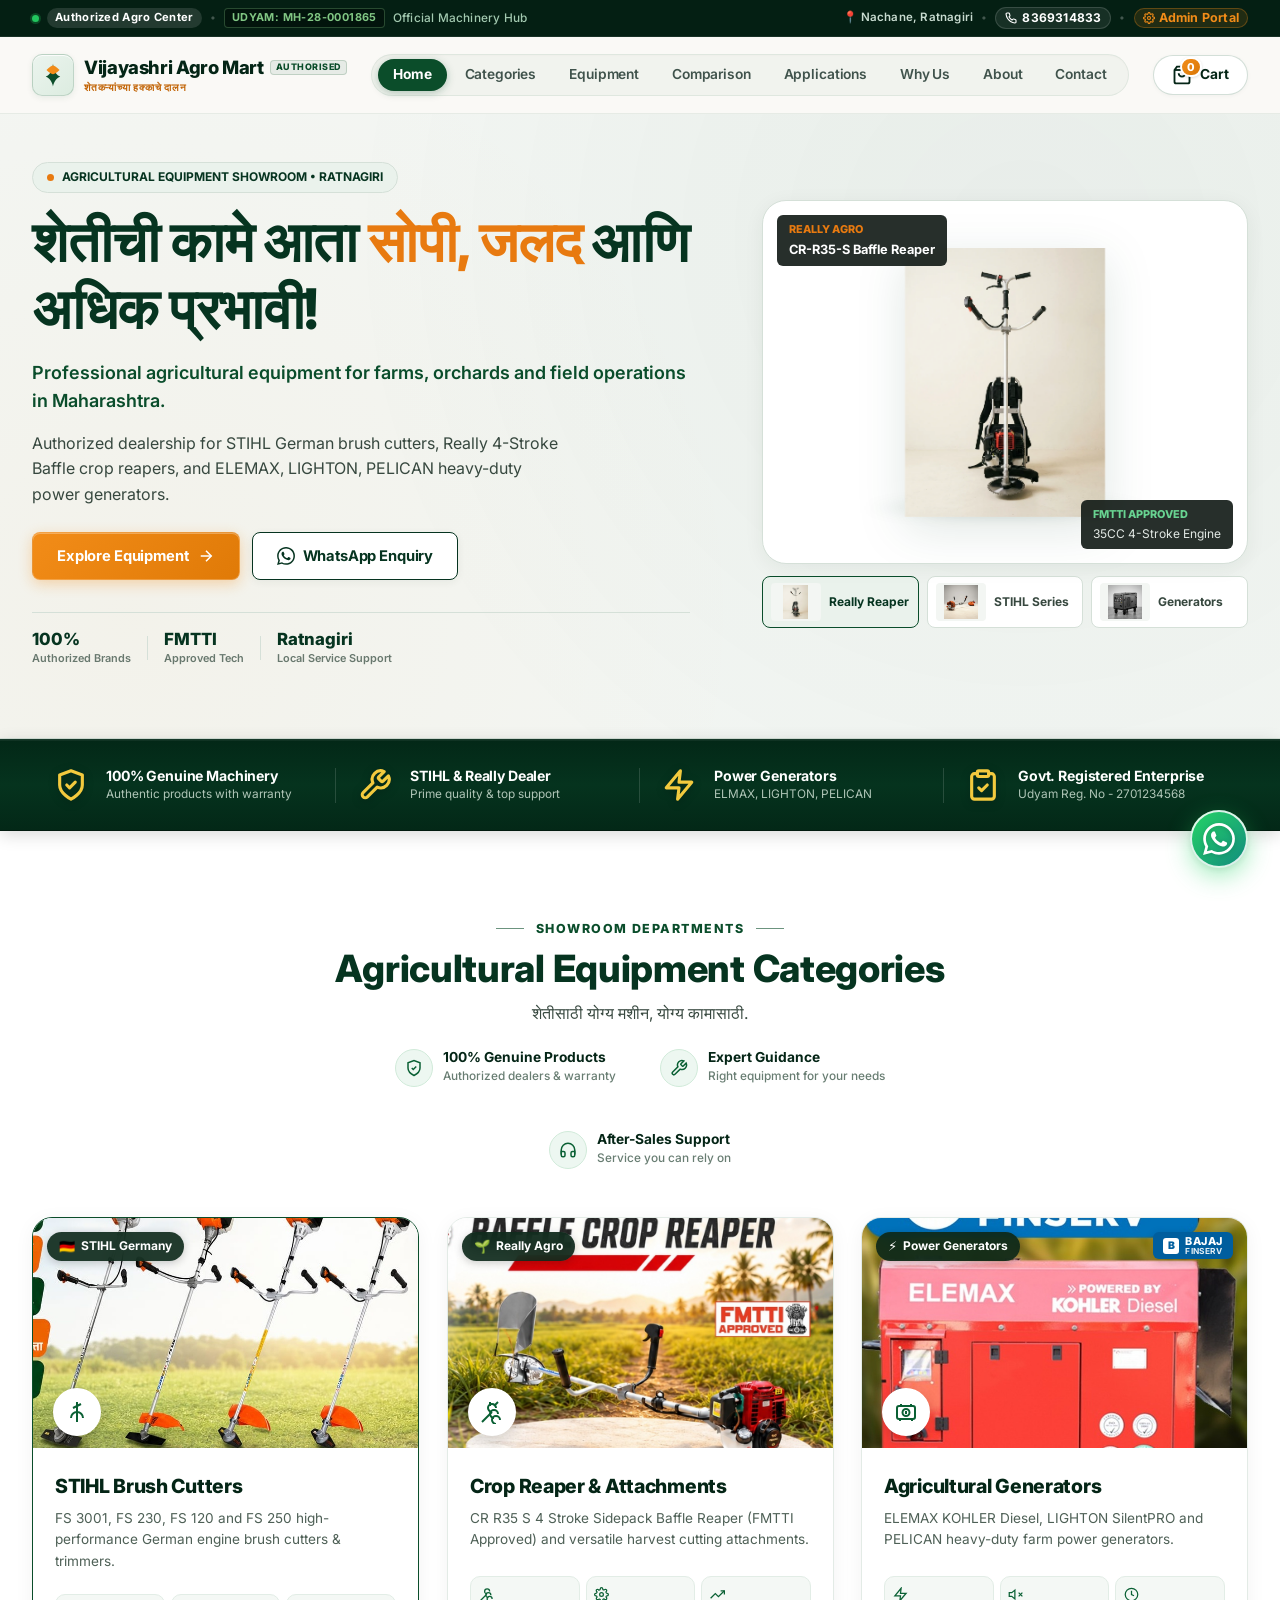
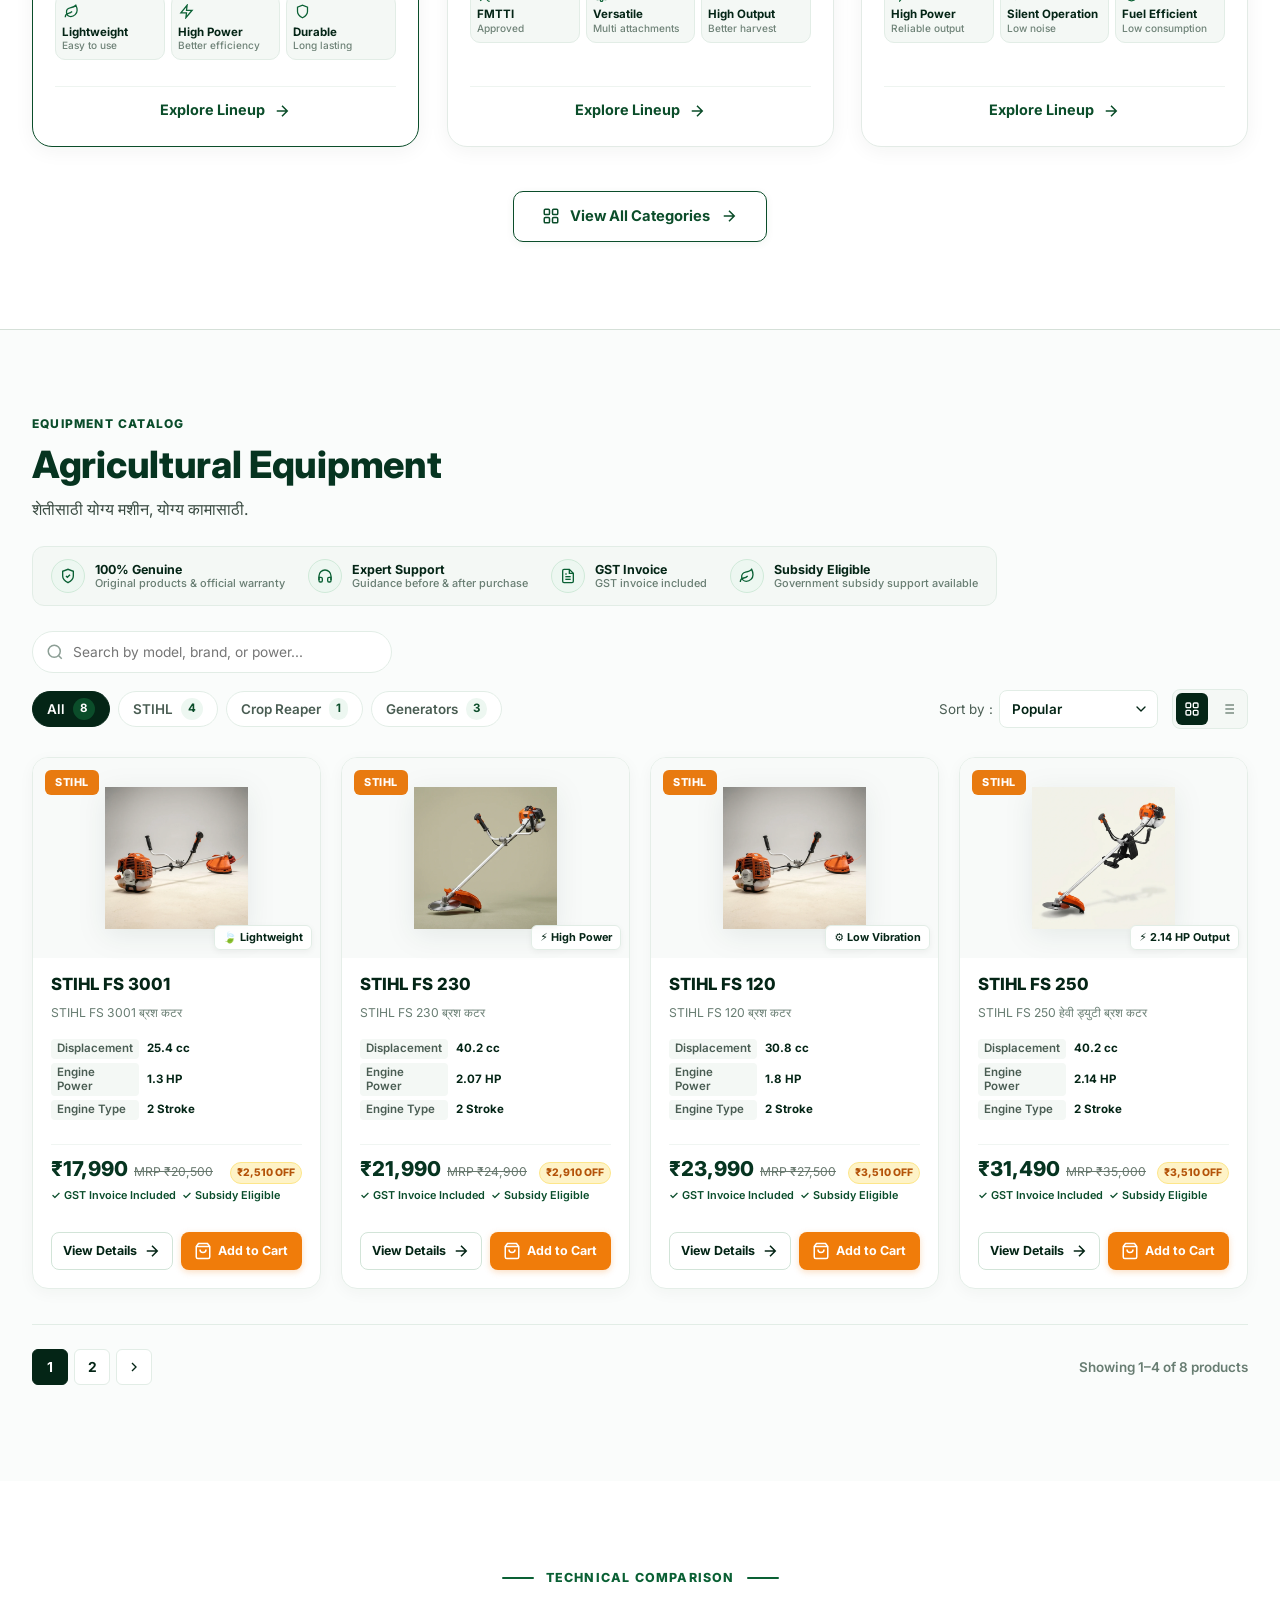
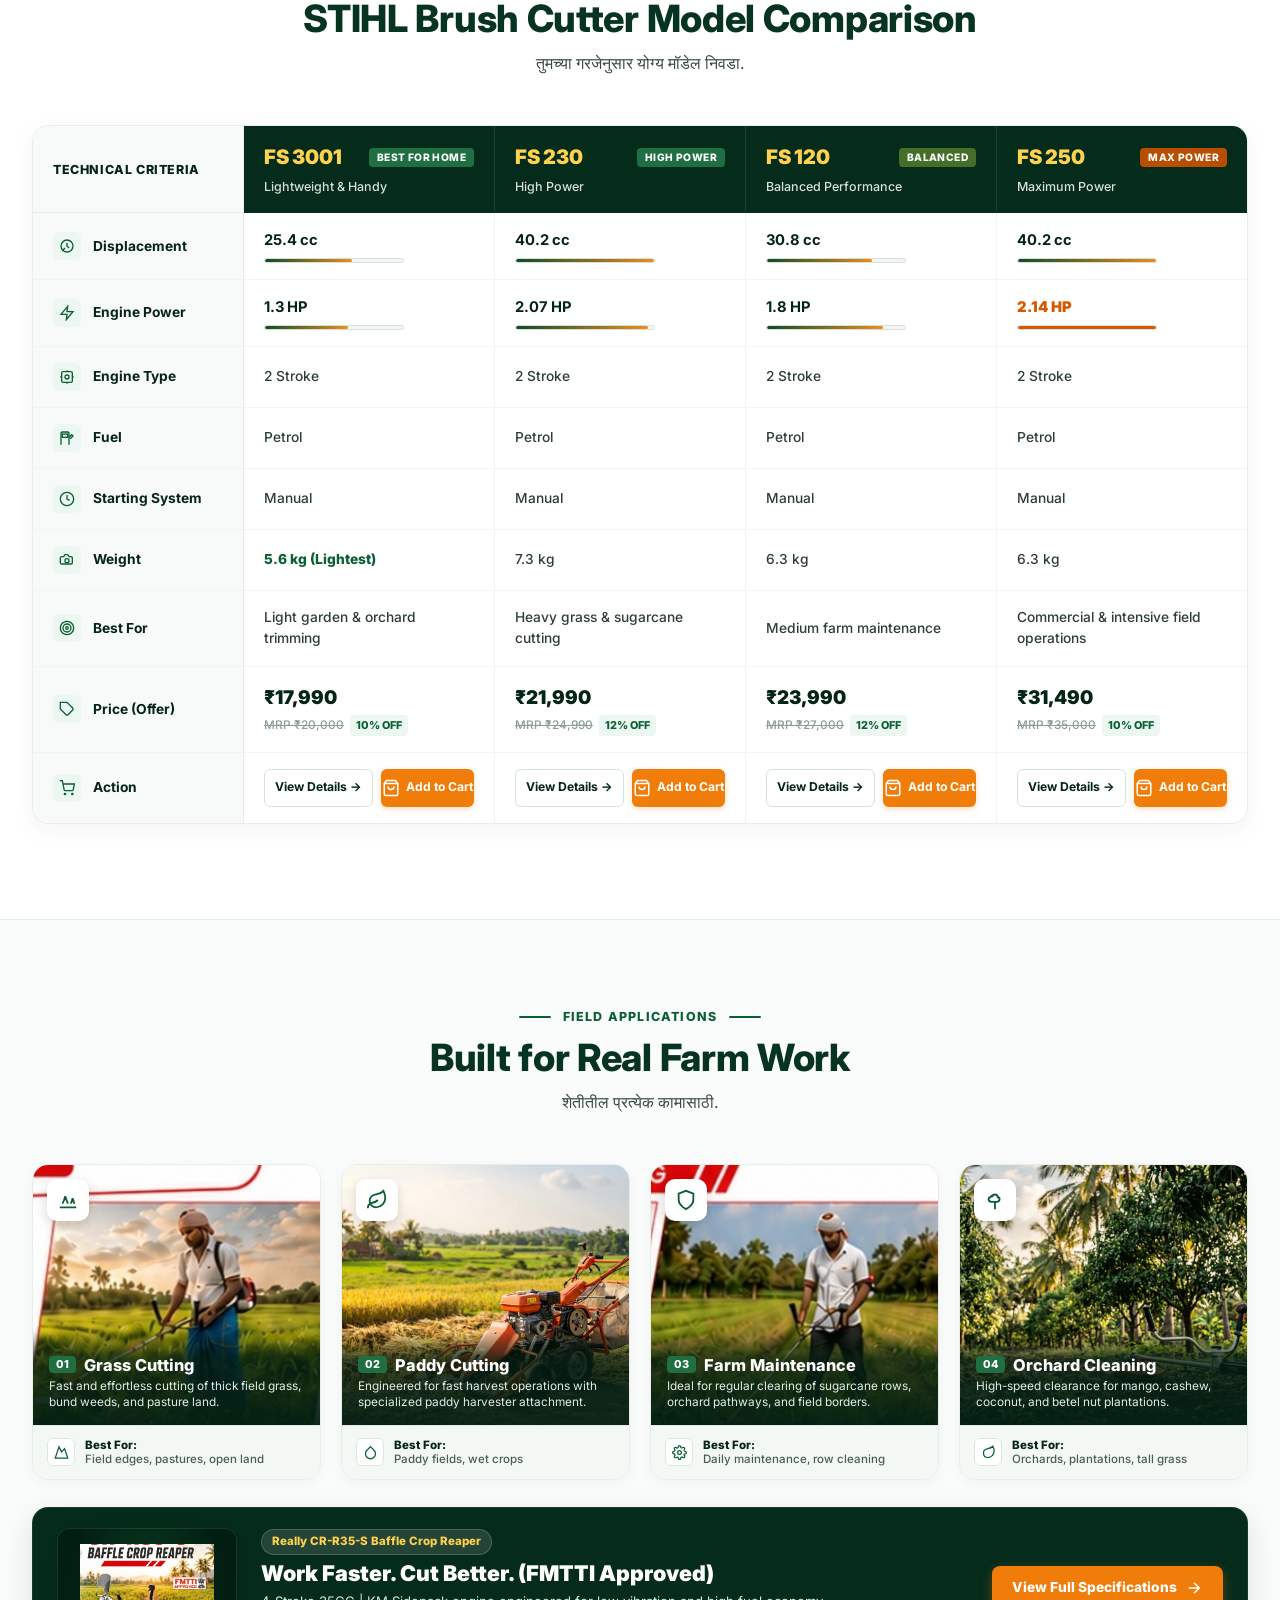
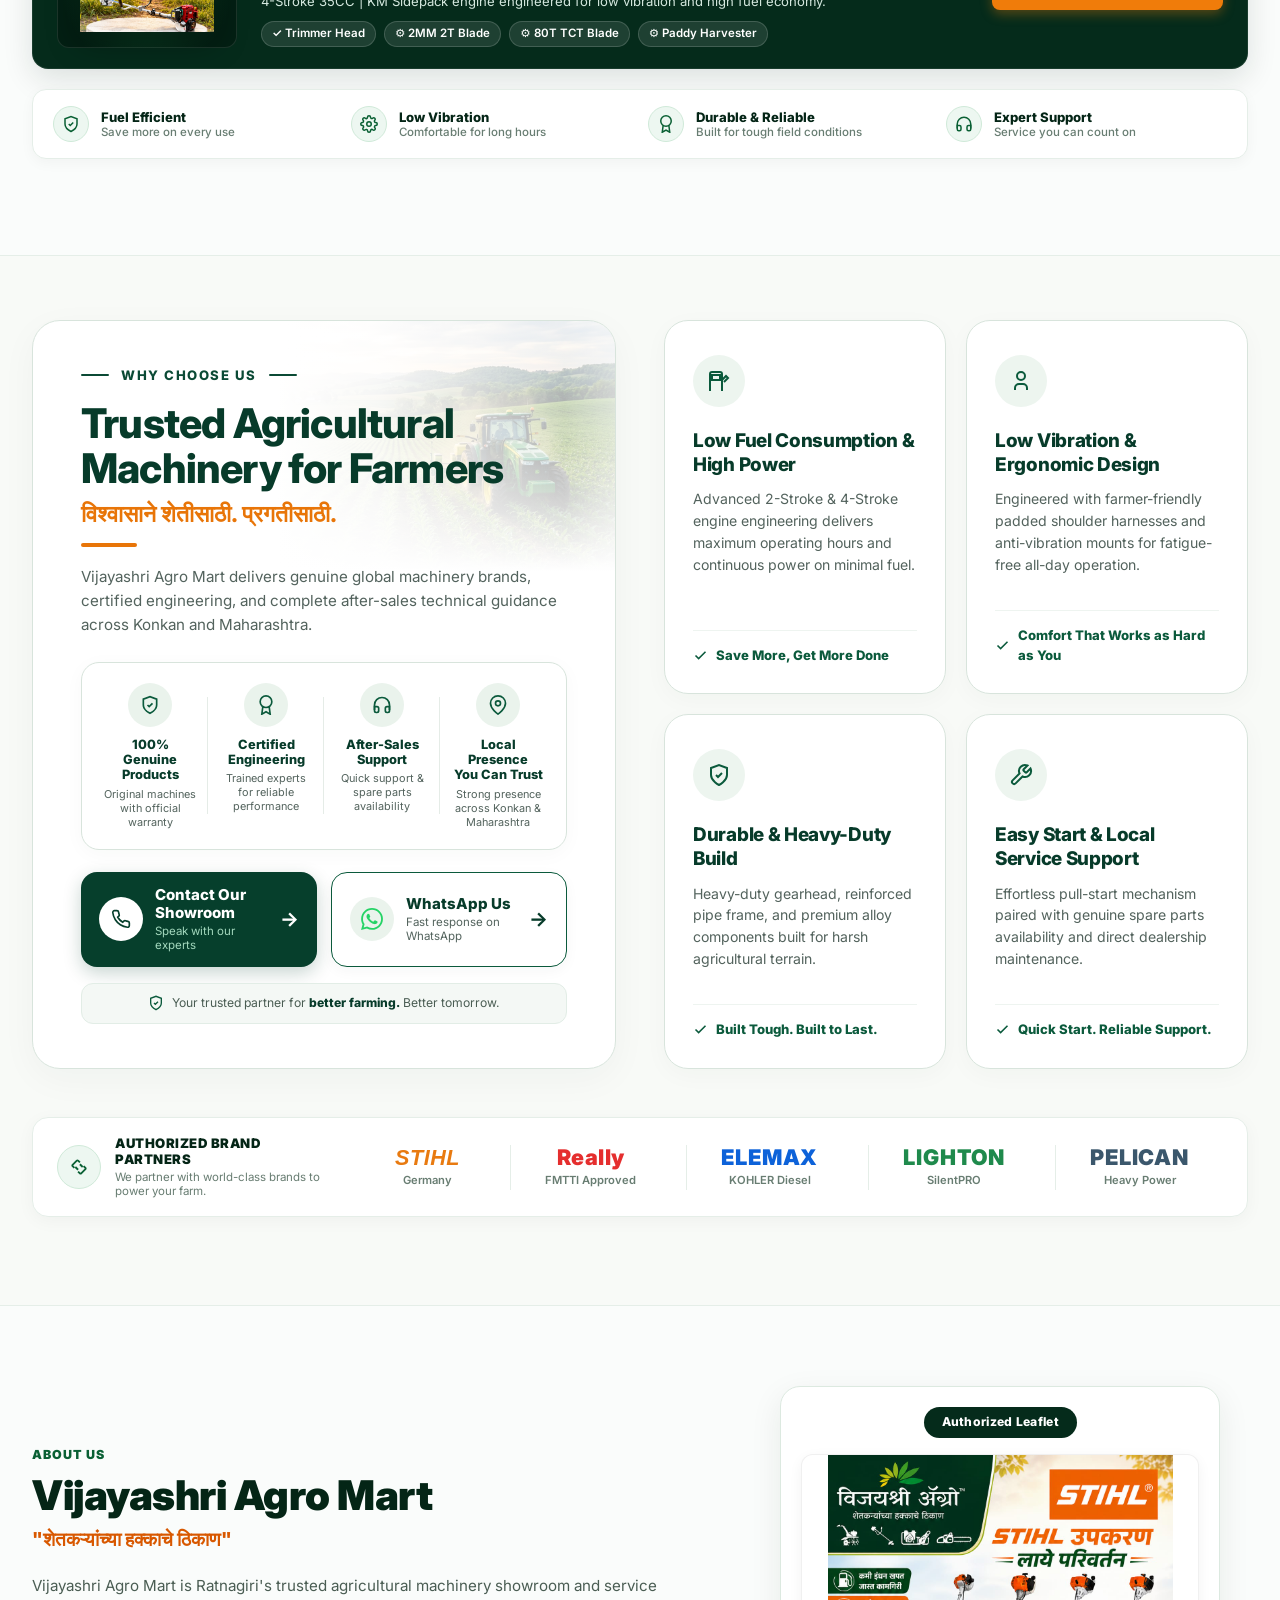
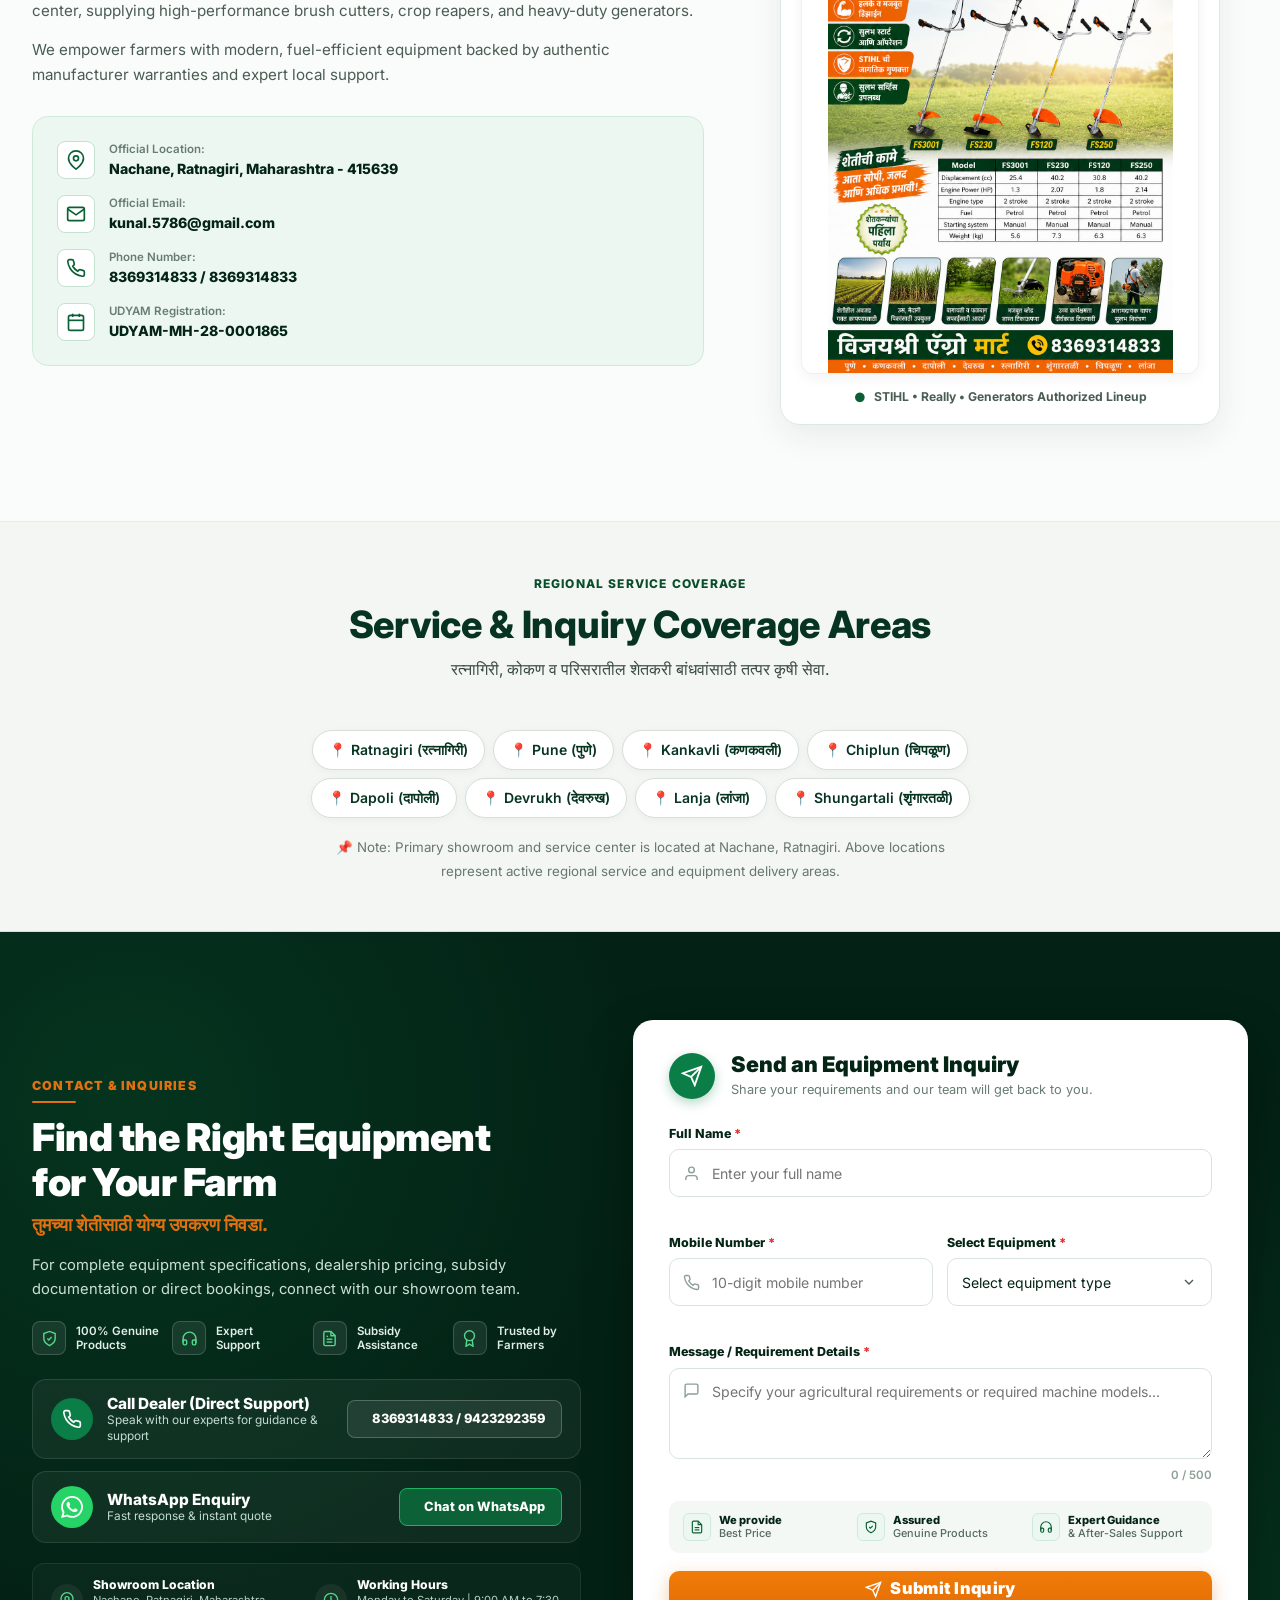
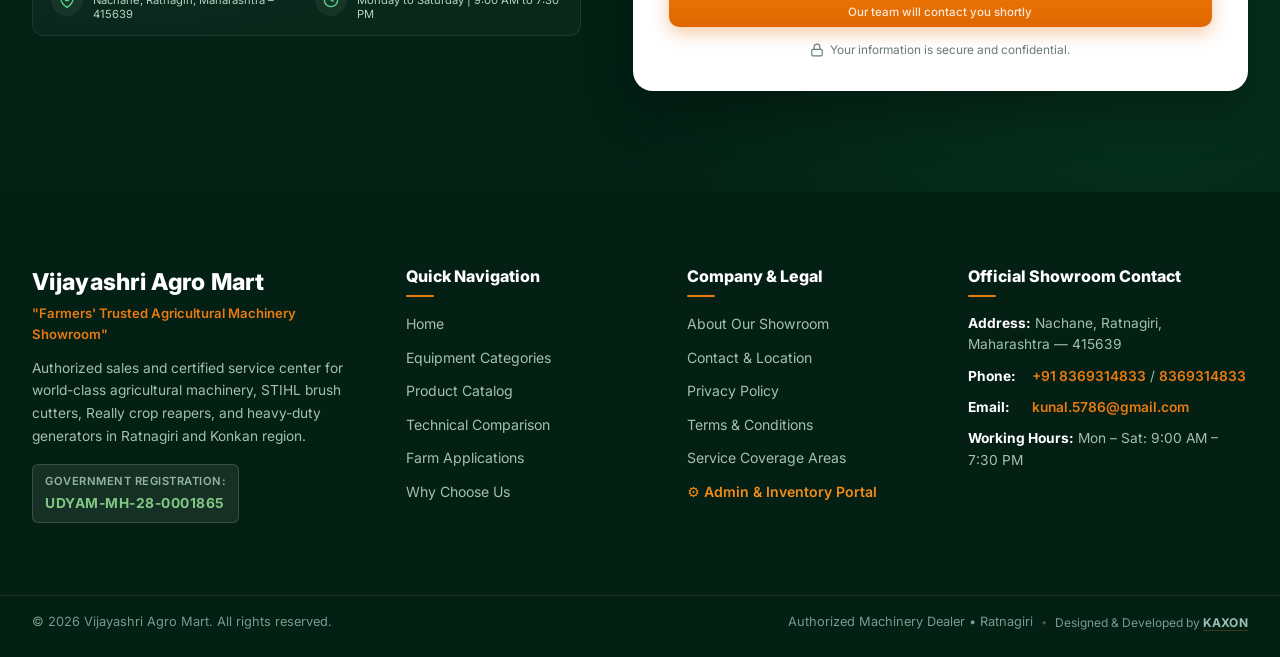
==== commit 9cdbad65: "feat(admin): implement admin dashboard and product management Add a new administrative interface to " ====
--- a/live/index.html
+++ b/live/index.html
@@ -49,14 +49,22 @@
       <div class="announcement-right">
         <span class="location-badge desktop-only">📍 Nachane, Ratnagiri</span>
         <span class="announcement-sep desktop-only" aria-hidden="true">•</span>
-        <a href="tel:9975726256" class="top-contact-link" aria-label="Call official business number">
+        <a href="tel:8369314833" class="top-contact-link" aria-label="Call official business number">
           <svg class="icon-micro" viewBox="0 0 24 24" fill="none" stroke="currentColor" stroke-width="2.2"
             aria-hidden="true">
             <path
               d="M22 16.92v3a2 2 0 0 1-2.18 2 19.79 19.79 0 0 1-8.63-3.07 19.5 19.5 0 0 1-6-6 19.79 19.79 0 0 1-3.07-8.67A2 2 0 0 1 4.11 2h3a2 2 0 0 1 2 1.72 12.84 12.84 0 0 0 .7 2.81 2 2 0 0 1-.45 2.11L8.09 9.91a16 16 0 0 0 6 6l1.27-1.27a2 2 0 0 1 2.11-.45 12.84 12.84 0 0 0 2.81.7A2 2 0 0 1 22 16.92z">
             </path>
           </svg>
-          <span class="top-contact-num">9975726256</span>
+          <span class="top-contact-num">8369314833</span>
+        </a>
+        <span class="announcement-sep" aria-hidden="true">•</span>
+        <a href="admin.html" class="top-admin-badge-link" aria-label="Open Admin Dashboard" style="display: inline-flex; align-items: center; gap: 4px; color: #F28C18; font-weight: 700; text-decoration: none; font-size: 0.78rem; padding: 2px 8px; border-radius: 9999px; background: rgba(242, 140, 24, 0.12); border: 1px solid rgba(242, 140, 24, 0.3);">
+          <svg style="width: 12px; height: 12px;" viewBox="0 0 24 24" fill="none" stroke="currentColor" stroke-width="2.2">
+            <circle cx="12" cy="12" r="3"></circle>
+            <path d="M19.4 15a1.65 1.65 0 0 0 .33 1.82l.06.06a2 2 0 0 1 0 2.83 2 2 0 0 1-2.83 0l-.06-.06a1.65 1.65 0 0 0-1.82-.33 1.65 1.65 0 0 0-1 1.51V21a2 2 0 0 1-2 2 2 2 0 0 1-2-2v-.09A1.65 1.65 0 0 0 9 19.4a1.65 1.65 0 0 0-1.82.33l-.06.06a2 2 0 0 1-2.83 0 2 2 0 0 1 0-2.83l.06-.06a1.65 1.65 0 0 0 .33-1.82 1.65 1.65 0 0 0-1.51-1H3a2 2 0 0 1-2-2 2 2 0 0 1 2-2h.09A1.65 1.65 0 0 0 4.6 9a1.65 1.65 0 0 0-.33-1.82l-.06-.06a2 2 0 0 1 0-2.83 2 2 0 0 1 2.83 0l.06.06a1.65 1.65 0 0 0 1.82.33H9a1.65 1.65 0 0 0 1-1.51V3a2 2 0 0 1 2-2 2 2 0 0 1 2 2v.09a1.65 1.65 0 0 0 1 1.51 1.65 1.65 0 0 0 1.82-.33l.06-.06a2 2 0 0 1 2.83 0 2 2 0 0 1 0 2.83l-.06.06a1.65 1.65 0 0 0-.33 1.82V9a1.65 1.65 0 0 0 1.51 1H21a2 2 0 0 1 2 2 2 2 0 0 1-2 2h-.09a1.65 1.65 0 0 0-1.51 1z"></path>
+          </svg>
+          <span>Admin Portal</span>
         </a>
       </div>
     </div>
@@ -160,7 +168,7 @@
                 <polyline points="12 5 19 12 12 19"></polyline>
               </svg>
             </a>
-            <a href="https://wa.me/919975726256?text=Hello%20Vijayashri%20Agro%20Mart,%20I%20would%20like%20to%20inquire%20about%20your%20agricultural%20machinery."
+            <a href="https://wa.me/918369314833?text=Hello%20Vijayashri%20Agro%20Mart,%20I%20would%20like%20to%20inquire%20about%20your%20agricultural%20machinery."
               target="_blank" rel="noopener noreferrer" class="btn btn-secondary-hero btn-hero-secondary">
               <svg class="icon-sm icon-wa" viewBox="0 0 24 24" fill="currentColor" aria-hidden="true">
                 <path
@@ -1476,7 +1484,7 @@
                 <span class="btn-action-arrow">→</span>
               </a>
 
-              <a href="https://wa.me/919975726256?text=Hello%20Vijayashri%20Agro%20Mart,%20I%20would%20like%20to%20know%20more%20about%20your%20agricultural%20machinery."
+              <a href="https://wa.me/918369314833?text=Hello%20Vijayashri%20Agro%20Mart,%20I%20would%20like%20to%20know%20more%20about%20your%20agricultural%20machinery."
                 target="_blank" rel="noopener noreferrer" class="btn-showroom-card-secondary">
                 <div class="btn-action-left">
                   <span class="btn-action-icon-circle wa-circle">
@@ -1683,7 +1691,7 @@
                 </div>
                 <div class="verified-info">
                   <span class="verified-label">Phone Number:</span>
-                  <span class="verified-value"><a href="tel:9975726256" class="verified-link">9975726256</a> / <a href="tel:8369314833" class="verified-link">8369314833</a></span>
+                  <span class="verified-value"><a href="tel:8369314833" class="verified-link">8369314833</a> / <a href="tel:8369314833" class="verified-link">8369314833</a></span>
                 </div>
               </div>
 
@@ -1827,12 +1835,12 @@
                   <strong class="direct-box-title">Call Dealer (Direct Support)</strong>
                   <span class="direct-box-sub">Speak with our experts for guidance & support</span>
                 </div>
-                <a href="tel:9975726256" class="btn-direct-pill call-pill">
+                <a href="tel:8369314833" class="btn-direct-pill call-pill">
                   <svg class="icon-xs" viewBox="0 0 24 24" fill="none" stroke="currentColor" stroke-width="2">
                     <path
                       d="M22 16.92v3a2 2 0 0 1-2.18 2 19.79 19.79 0 0 1-8.63-3.07 19.5 19.5 0 0 1-6-6 19.79 19.79 0 0 1-3.07-8.67A2 2 0 0 1 4.11 2h3a2 2 0 0 1 2 1.72 12.84 12.84 0 0 0 .7 2.81 2 2 0 0 1-.45 2.11L8.09 9.91a16 16 0 0 0 6 6l1.27-1.27a2 2 0 0 1 2.11-.45 12.84 12.84 0 0 0 2.81.7A2 2 0 0 1 22 16.92z" />
                   </svg>
-                  <span>9975726256 / 8369314833</span>
+                  <span>8369314833 / 9423292359</span>
                 </a>
               </div>
 
@@ -2095,6 +2103,7 @@
           <li><a href="#legal-terms" class="legal-action-link" onclick="openLegalModal('terms')">Terms & Conditions</a>
           </li>
           <li><a href="#service-areas">Service Coverage Areas</a></li>
+          <li><a href="admin.html" style="color: #F28C18; font-weight: 600;">⚙️ Admin & Inventory Portal</a></li>
         </ul>
       </div>
 
@@ -2105,7 +2114,7 @@
           <strong>Address:</strong> Nachane, Ratnagiri, Maharashtra — 415639
         </p>
         <p class="footer-contact-p">
-          <strong>Phone:</strong> <a href="tel:9975726256">+91 9975726256</a> / <a href="tel:8369314833">8369314833</a>
+          <strong>Phone:</strong> <a href="tel:8369314833">+91 8369314833</a> / <a href="tel:8369314833">8369314833</a>
         </p>
         <p class="footer-contact-p">
           <strong>Email:</strong> <a href="mailto:kunal.5786@gmail.com">kunal.5786@gmail.com</a>
@@ -2152,7 +2161,7 @@
       </svg>
       <span>Equipment</span>
     </a>
-    <a href="https://wa.me/919975726256?text=Hello%20Vijayashri%20Agro%20Mart,%20I%20would%20like%20to%20inquire%20about%20agricultural%20machinery."
+    <a href="https://wa.me/918369314833?text=Hello%20Vijayashri%20Agro%20Mart,%20I%20would%20like%20to%20inquire%20about%20agricultural%20machinery."
       target="_blank" rel="noopener noreferrer" class="mobile-bottom-item wa-item" aria-label="WhatsApp Enquiry">
       <svg class="mobile-nav-icon" viewBox="0 0 24 24" fill="currentColor" aria-hidden="true">
         <path
@@ -2173,7 +2182,7 @@
       </div>
       <span>Cart</span>
     </button>
-    <a href="tel:9975726256" class="mobile-bottom-item call-item" aria-label="Call Vijayashri Agro Mart">
+    <a href="tel:8369314833" class="mobile-bottom-item call-item" aria-label="Call Vijayashri Agro Mart">
       <svg class="mobile-nav-icon" viewBox="0 0 24 24" fill="none" stroke="currentColor" stroke-width="2"
         aria-hidden="true">
         <path
@@ -2388,7 +2397,7 @@
                       <div class="upi-id-box">
                         <span class="upi-id-label">Official Dealership UPI ID:</span>
                         <div class="upi-id-copy-row">
-                          <code id="upiIdText">9975726256@okbizaxis</code>
+                          <code id="upiIdText">8369314833@okbizaxis</code>
                           <button type="button" class="btn-copy-upi" id="copyUpiBtn" onclick="copyUpiId()"
                             aria-label="Copy UPI ID">
                             <svg class="icon-sm" viewBox="0 0 24 24" fill="none" stroke="currentColor" stroke-width="2">
@@ -2505,7 +2514,7 @@
         </div>
 
         <div class="success-actions-vertical">
-          <a href="tel:9975726256" class="btn btn-primary btn-lg">
+          <a href="tel:8369314833" class="btn btn-primary btn-lg">
             <svg class="icon-sm" viewBox="0 0 24 24" fill="none" stroke="currentColor" stroke-width="2"
               aria-hidden="true">
               <path
@@ -2536,7 +2545,7 @@
   </div>
 
   <!-- Floating Luxury WhatsApp Support Button -->
-  <a href="https://wa.me/919975726256?text=Hello%20Vijayashri%20Agro%20Mart,%20I%20would%20like%20to%20inquire%20about%20agricultural%20machinery."
+  <a href="https://wa.me/918369314833?text=Hello%20Vijayashri%20Agro%20Mart,%20I%20would%20like%20to%20inquire%20about%20agricultural%20machinery."
     target="_blank" rel="noopener noreferrer" class="floating-whatsapp-btn" id="floatingWhatsappBtn"
     aria-label="Chat with Vijayashri Agro Mart on WhatsApp">
     <div class="floating-wa-pulse-ring" aria-hidden="true"></div>
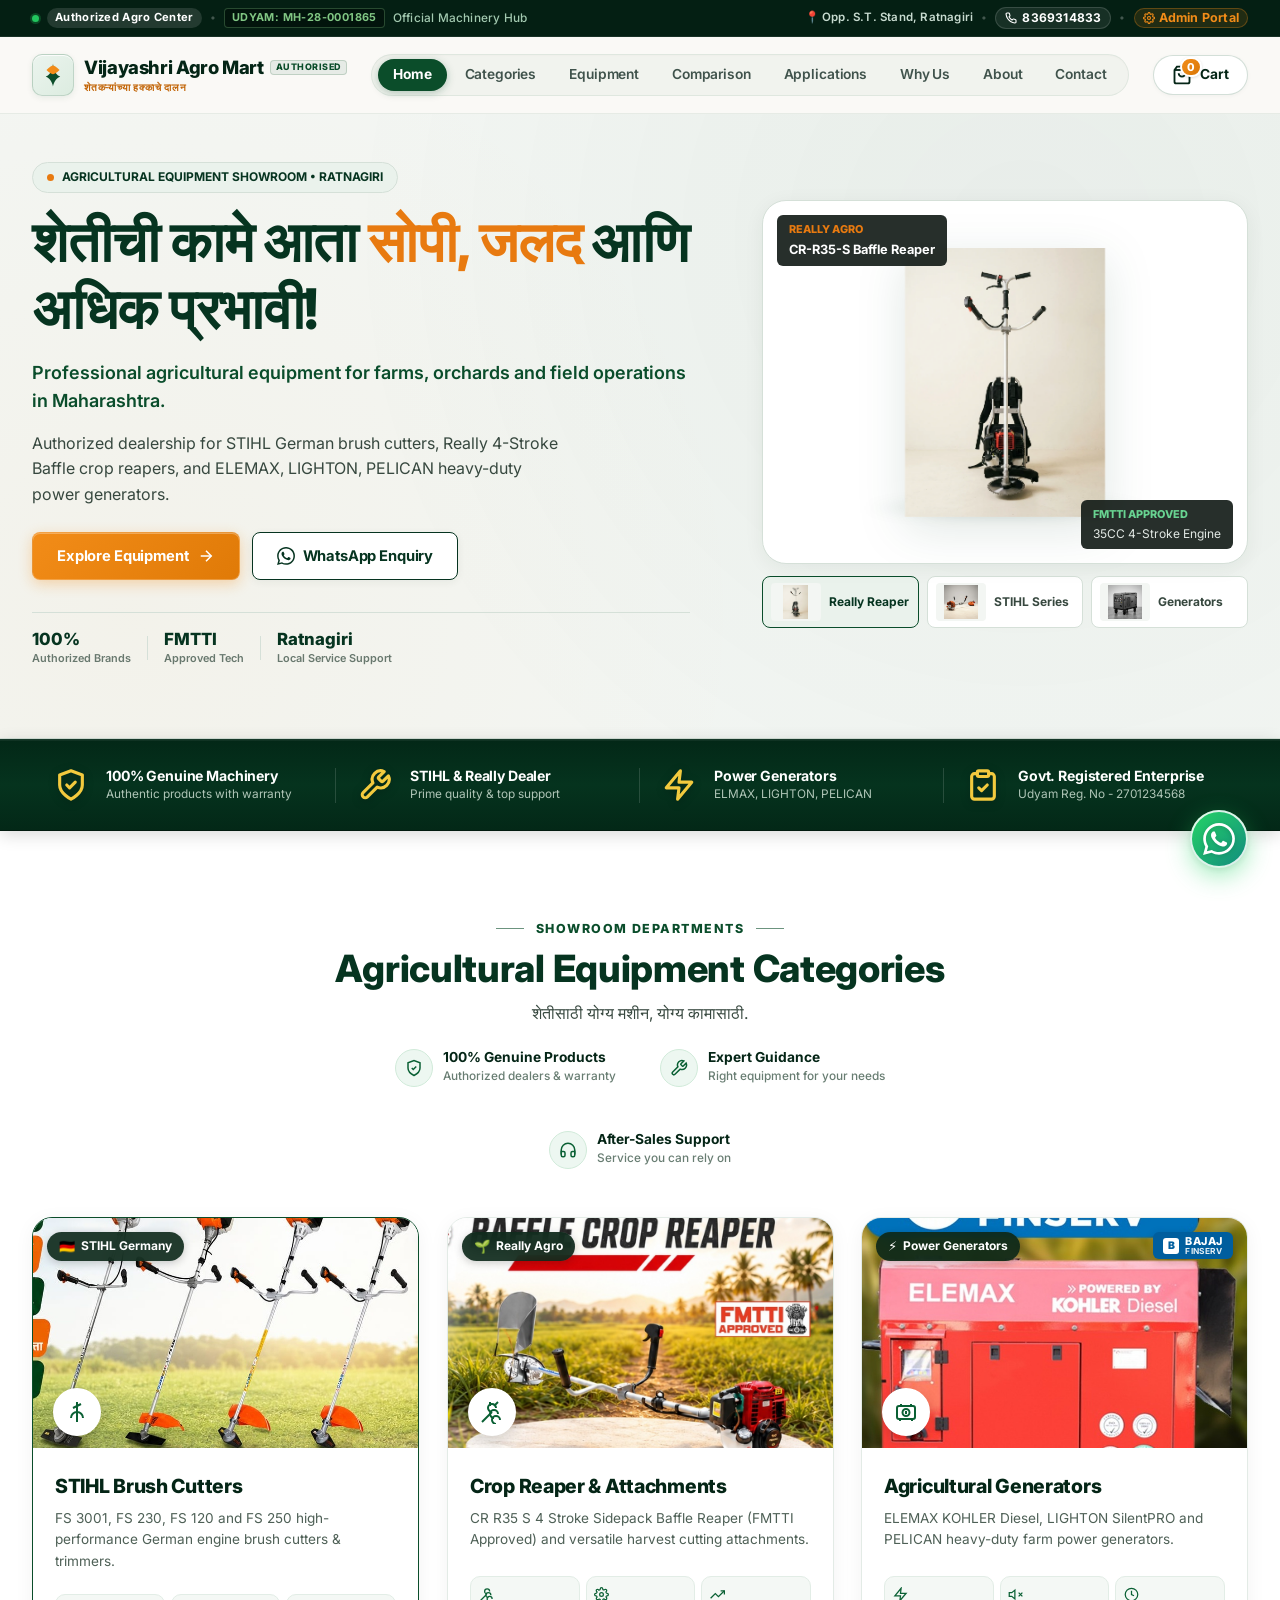
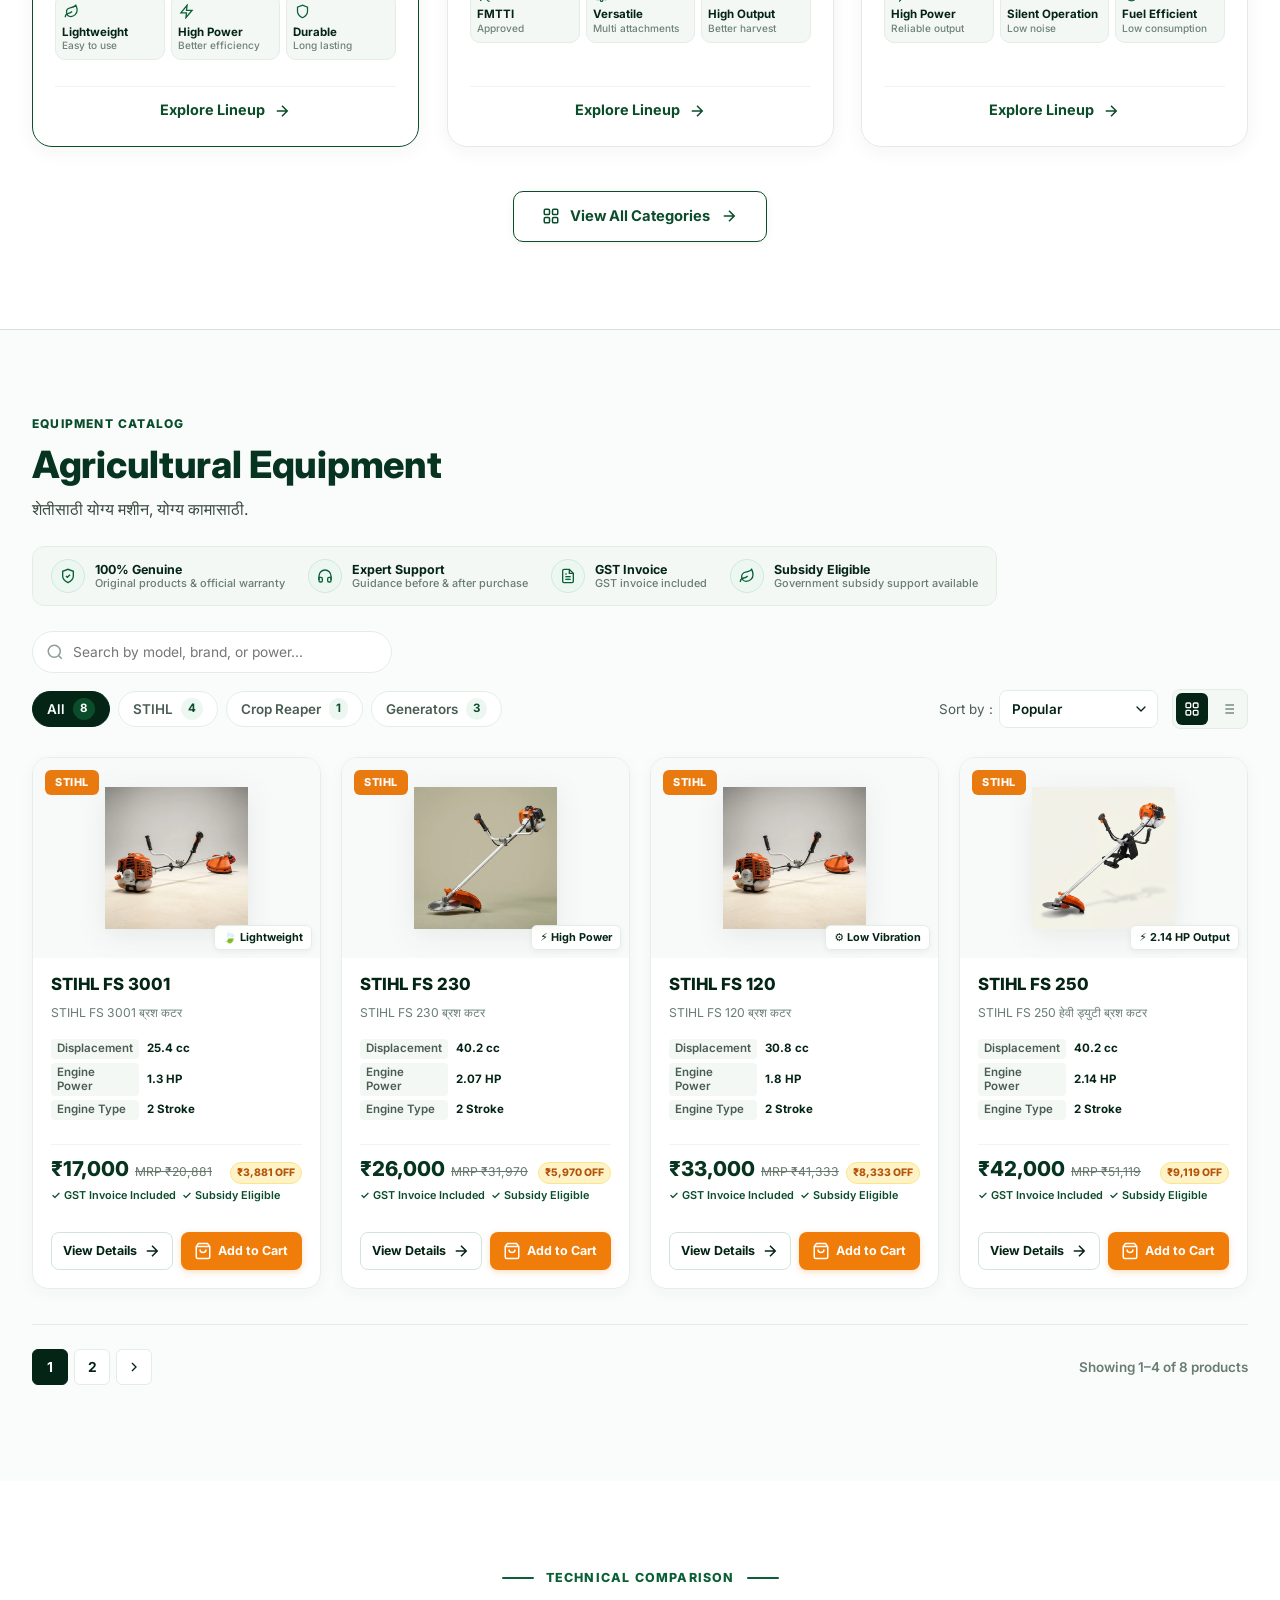
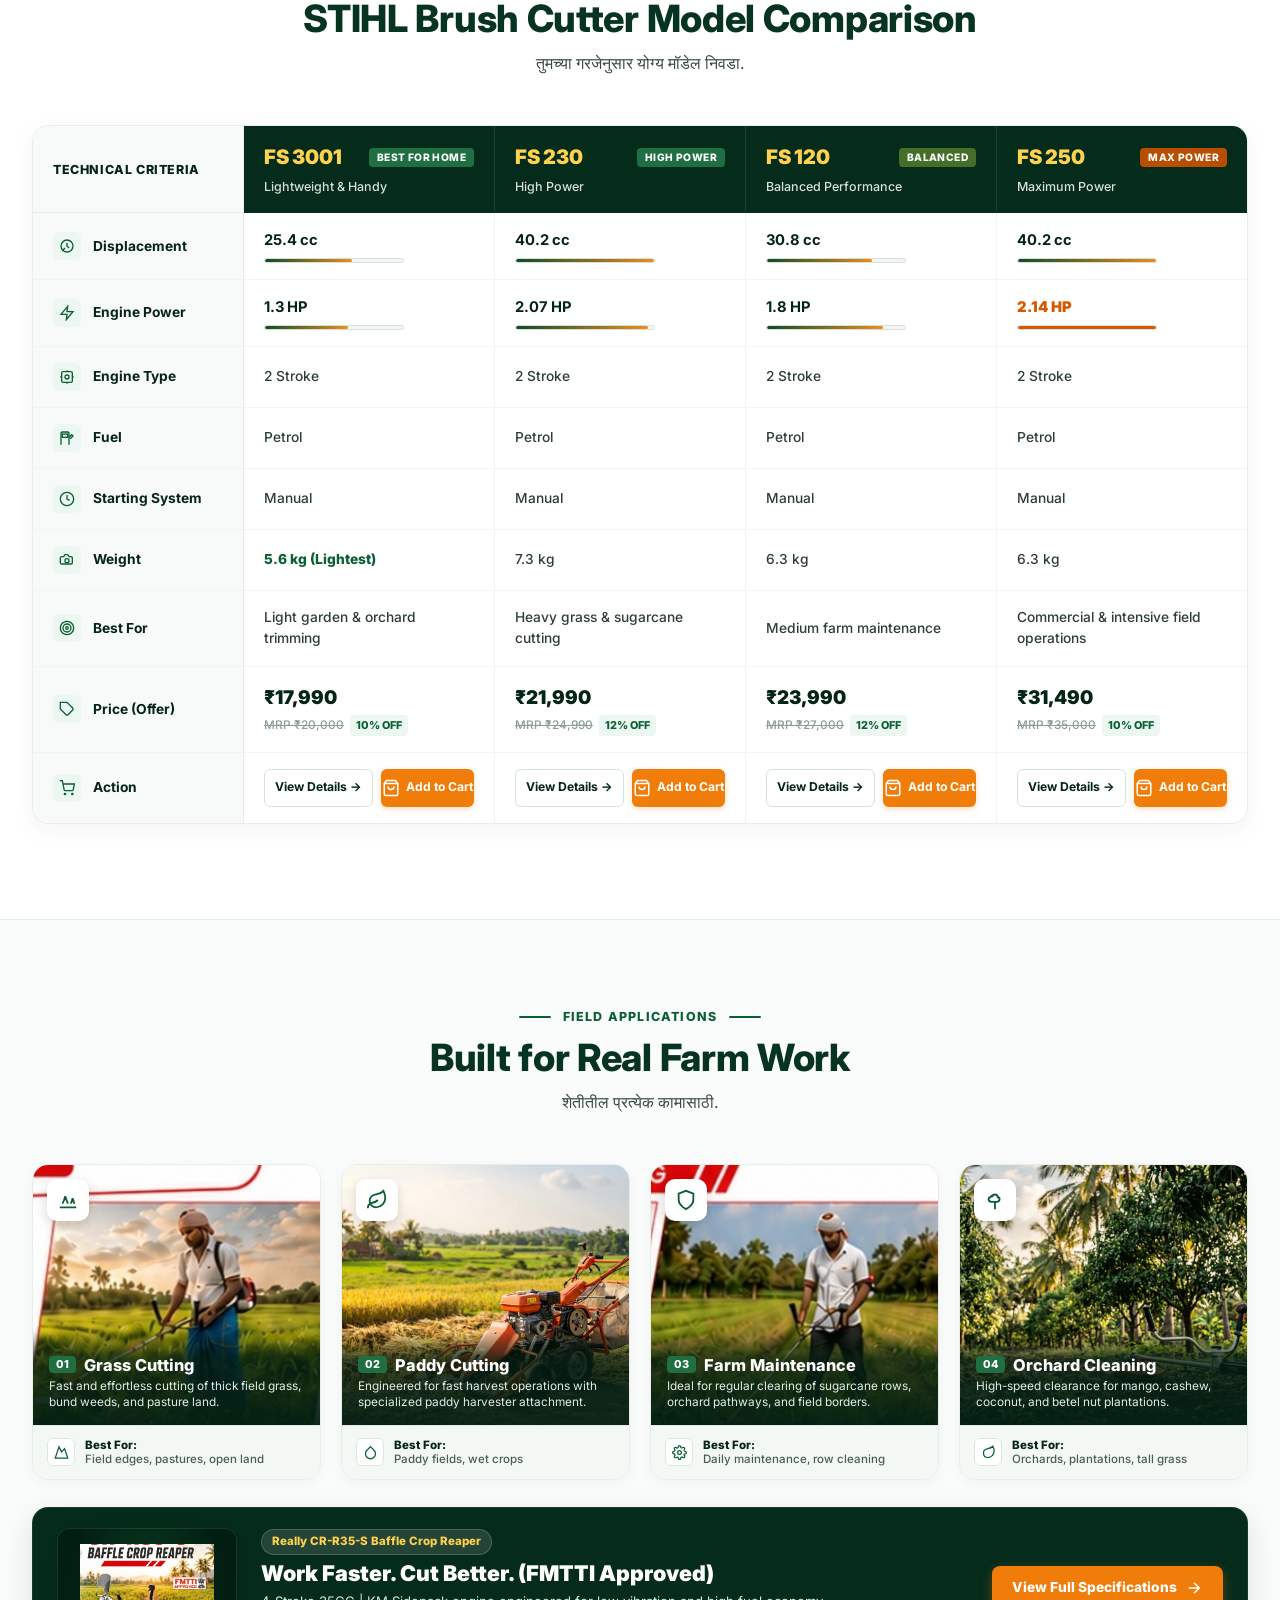
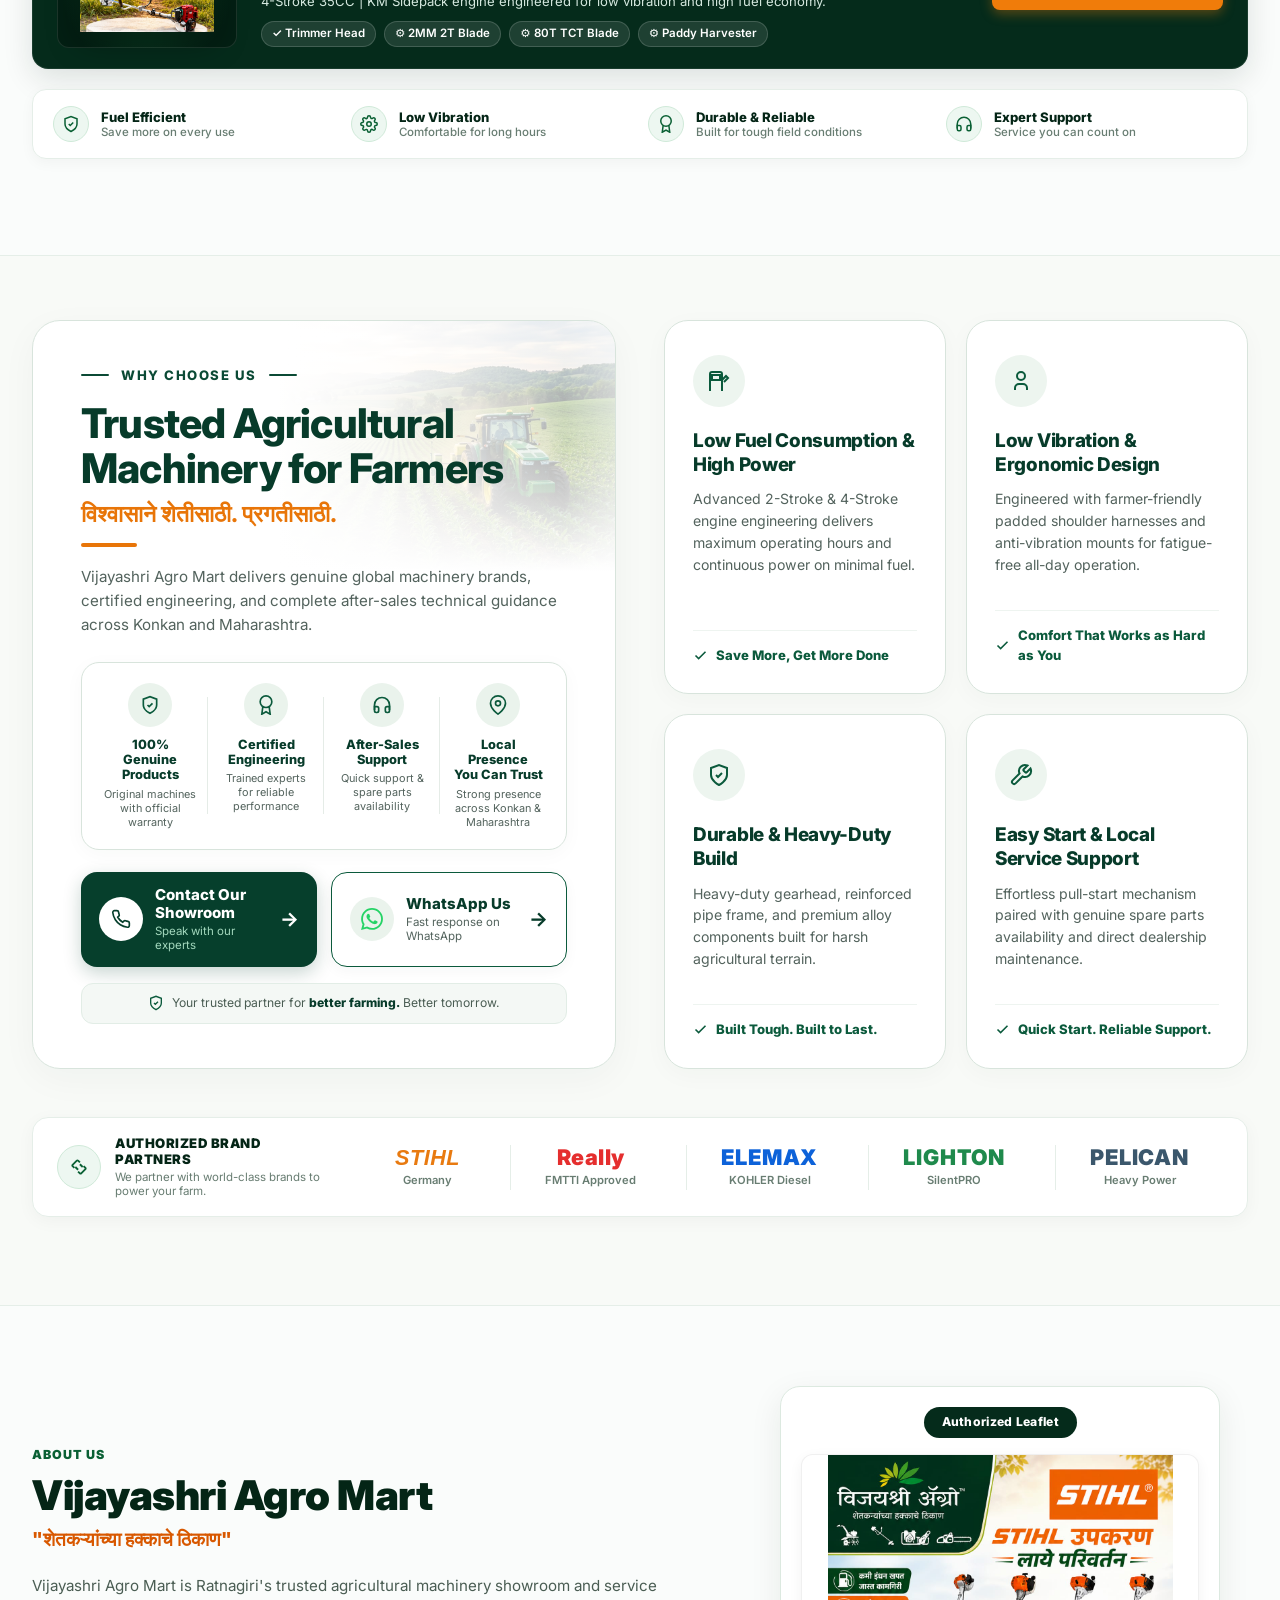
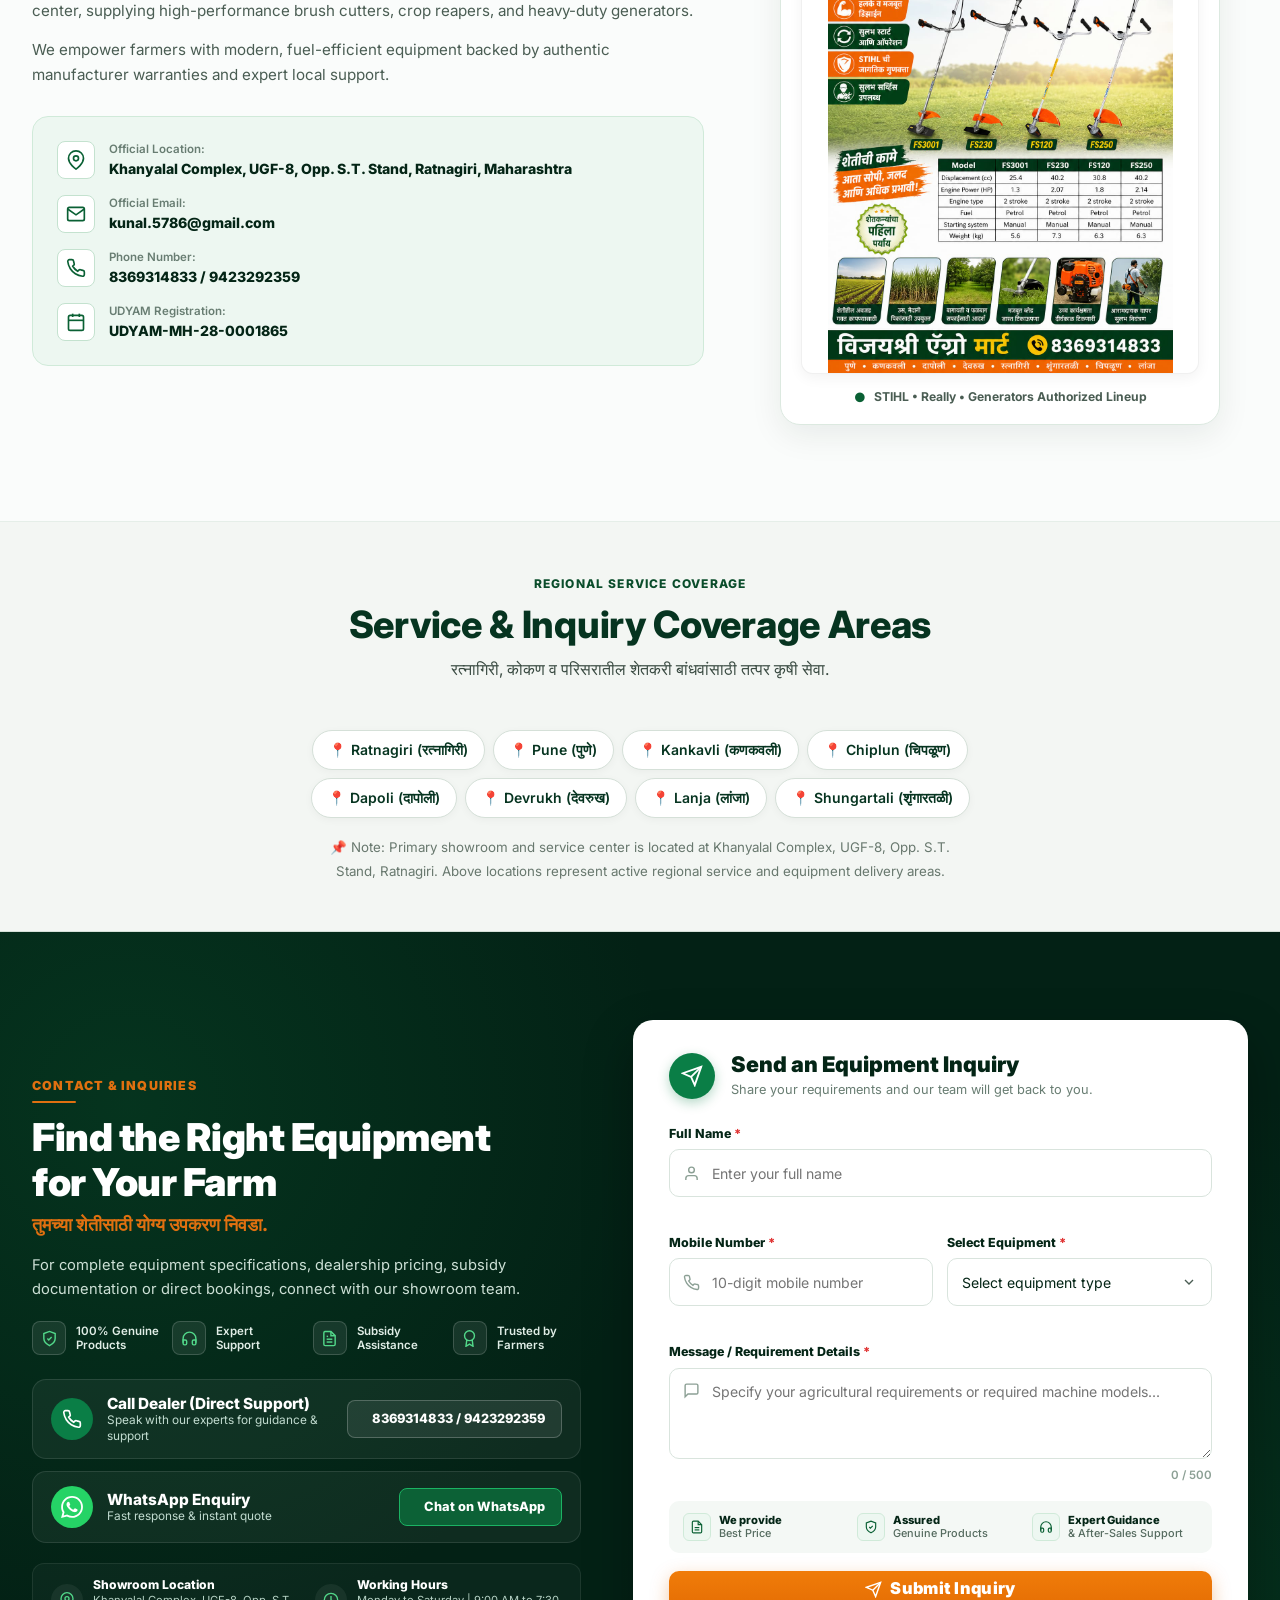
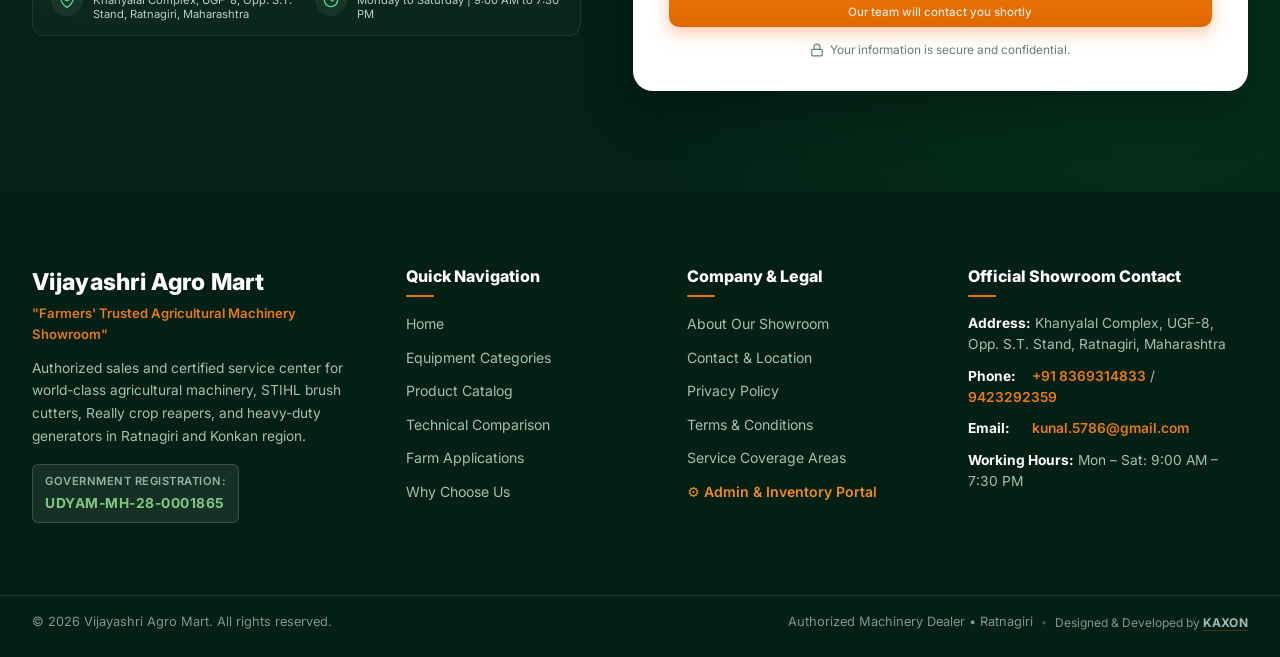
==== commit 40479bcf: "feat(config): update business metadata and product catalog schema Update official business location," ====
--- a/live/index.html
+++ b/live/index.html
@@ -8,7 +8,7 @@
   <meta name="description"
     content="Vijayashri Agro Mart - Premium agricultural equipment, STIHL brush cutters, crop reapers and generators for modern farming in Ratnagiri & Maharashtra.">
   <meta name="keywords"
-    content="agricultural equipment, farm equipment, STIHL brush cutter, crop reaper, really reaper, generators, Vijayashri Agro Mart, Ratnagiri agriculture, Nachane">
+    content="agricultural equipment, farm equipment, STIHL brush cutter, crop reaper, really reaper, generators, Vijayashri Agro Mart, Ratnagiri agriculture, Khanyalal Complex">
   <meta name="author" content="Vijayashri Agro Mart">
   <meta name="theme-color" content="#063B25">
 
@@ -47,7 +47,7 @@
         <span class="announcement-text desktop-only">Official Machinery Hub</span>
       </div>
       <div class="announcement-right">
-        <span class="location-badge desktop-only">📍 Nachane, Ratnagiri</span>
+        <span class="location-badge desktop-only">📍 Opp. S.T. Stand, Ratnagiri</span>
         <span class="announcement-sep desktop-only" aria-hidden="true">•</span>
         <a href="tel:8369314833" class="top-contact-link" aria-label="Call official business number">
           <svg class="icon-micro" viewBox="0 0 24 24" fill="none" stroke="currentColor" stroke-width="2.2"
@@ -1665,7 +1665,7 @@
                 </div>
                 <div class="verified-info">
                   <span class="verified-label">Official Location:</span>
-                  <strong class="verified-value">Nachane, Ratnagiri, Maharashtra - 415639</strong>
+                  <strong class="verified-value">Khanyalal Complex, UGF-8, Opp. S.T. Stand, Ratnagiri, Maharashtra</strong>
                 </div>
               </div>
 
@@ -1691,7 +1691,7 @@
                 </div>
                 <div class="verified-info">
                   <span class="verified-label">Phone Number:</span>
-                  <span class="verified-value"><a href="tel:8369314833" class="verified-link">8369314833</a> / <a href="tel:8369314833" class="verified-link">8369314833</a></span>
+                  <span class="verified-value"><a href="tel:8369314833" class="verified-link">8369314833</a> / <a href="tel:9423292359" class="verified-link">9423292359</a></span>
                 </div>
               </div>
 
@@ -1749,7 +1749,7 @@
         </div>
 
         <p class="service-disclaimer-note">
-          <small>📌 Note: Primary showroom and service center is located at Nachane, Ratnagiri. Above locations
+          <small>📌 Note: Primary showroom and service center is located at Khanyalal Complex, UGF-8, Opp. S.T. Stand, Ratnagiri. Above locations
             represent active regional service and equipment delivery areas.</small>
         </p>
       </div>
@@ -1877,7 +1877,7 @@
                 </div>
                 <div class="strip-txt">
                   <strong class="strip-head">Showroom Location</strong>
-                  <span class="strip-body">Nachane, Ratnagiri, Maharashtra – 415639</span>
+                  <span class="strip-body">Khanyalal Complex, UGF-8, Opp. S.T. Stand, Ratnagiri, Maharashtra</span>
                 </div>
               </div>
 
@@ -2111,10 +2111,10 @@
       <div class="footer-col contact-col">
         <h4 class="footer-col-heading">Official Showroom Contact</h4>
         <p class="footer-contact-p">
-          <strong>Address:</strong> Nachane, Ratnagiri, Maharashtra — 415639
+          <strong>Address:</strong> Khanyalal Complex, UGF-8, Opp. S.T. Stand, Ratnagiri, Maharashtra
         </p>
         <p class="footer-contact-p">
-          <strong>Phone:</strong> <a href="tel:8369314833">+91 8369314833</a> / <a href="tel:8369314833">8369314833</a>
+          <strong>Phone:</strong> <a href="tel:8369314833">+91 8369314833</a> / <a href="tel:9423292359">9423292359</a>
         </p>
         <p class="footer-contact-p">
           <strong>Email:</strong> <a href="mailto:kunal.5786@gmail.com">kunal.5786@gmail.com</a>
@@ -2306,7 +2306,7 @@
                 <div class="form-group">
                   <label for="checkoutCity" class="form-label">City / Village <span class="req"
                       aria-hidden="true">*</span></label>
-                  <input type="text" id="checkoutCity" class="form-input" placeholder="e.g. Nachane" required>
+                  <input type="text" id="checkoutCity" class="form-input" placeholder="e.g. Ratnagiri" required>
                   <span class="field-error" id="checkoutCityError" role="alert"></span>
                 </div>
                 <div class="form-group">
--- a/live/style.css
+++ b/live/style.css
@@ -2684,10 +2684,6 @@
   border-radius: 50%;
   background-color: #EDF7F1;
   color: #0A6034;
-  display: flex;
-  align-items: center;
-  justify-content: center;
-}
   display: flex;
   align-items: center;
   justify-content: center;
